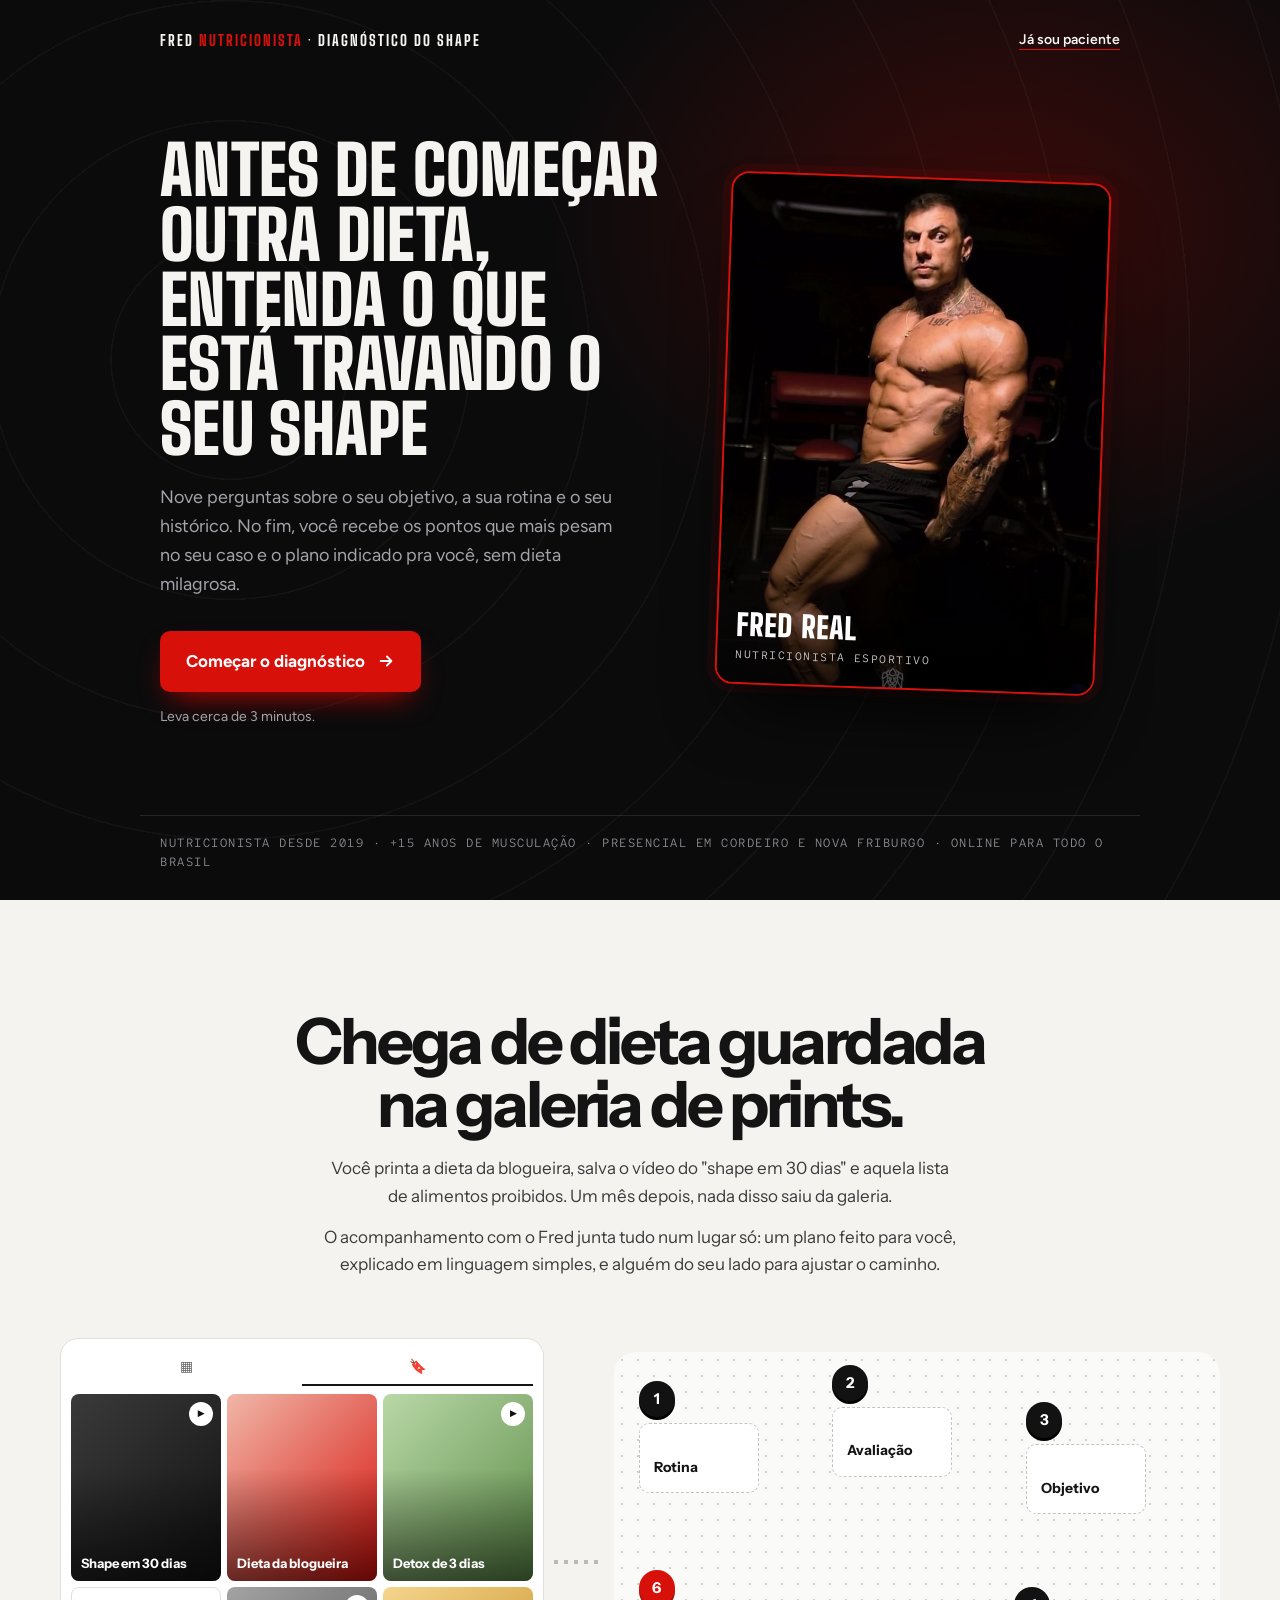
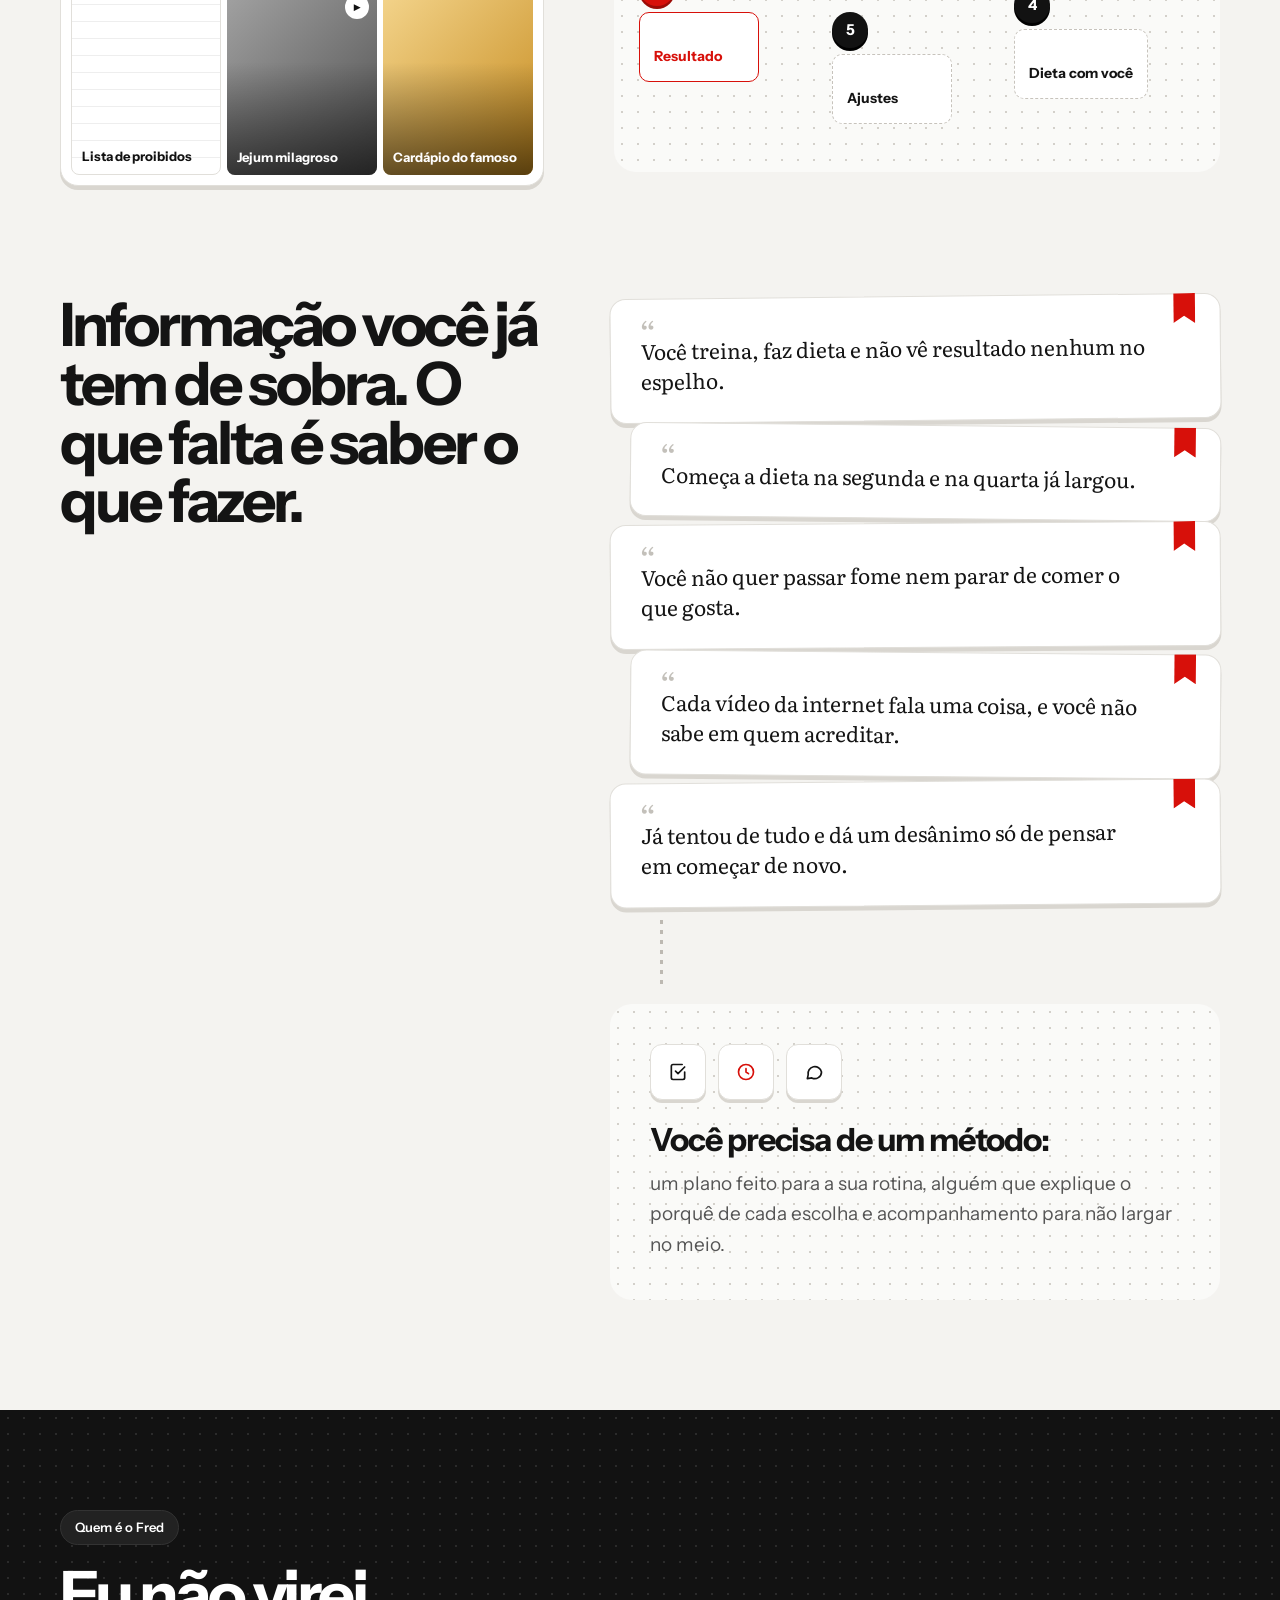
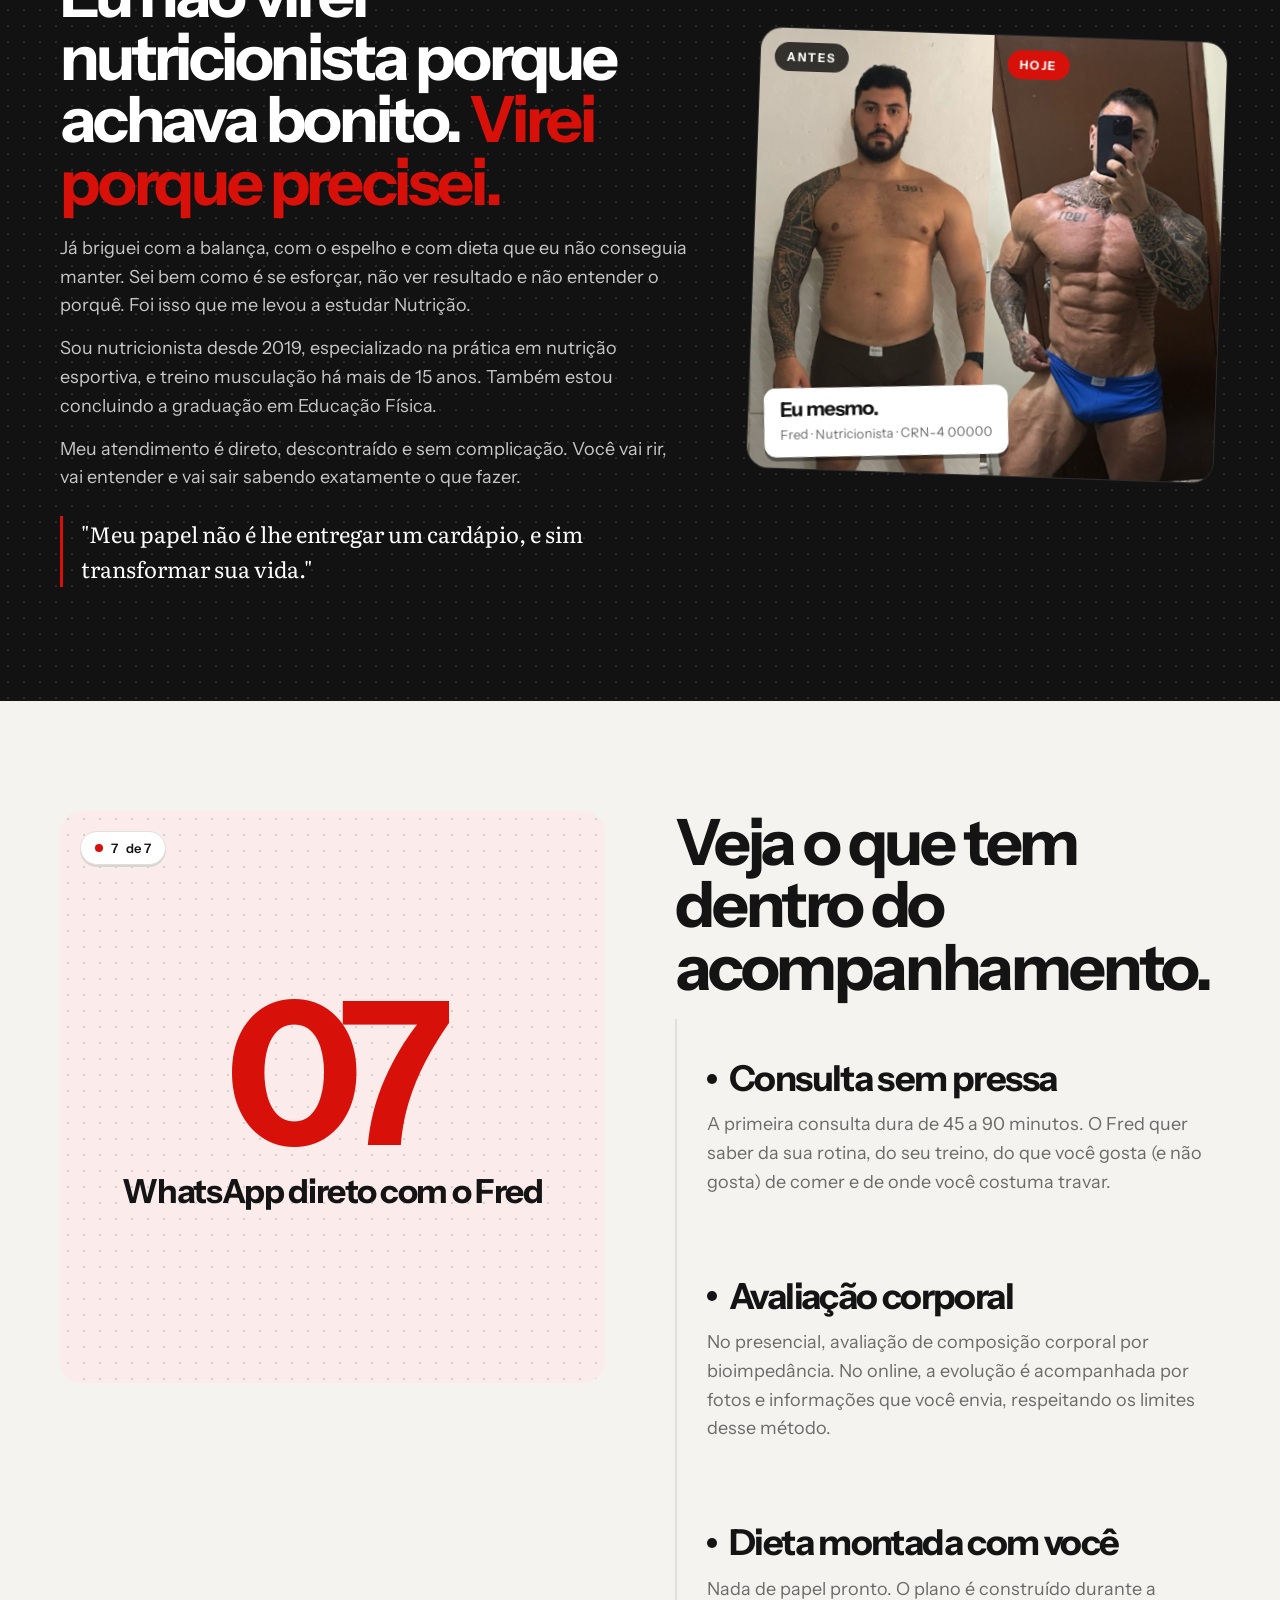
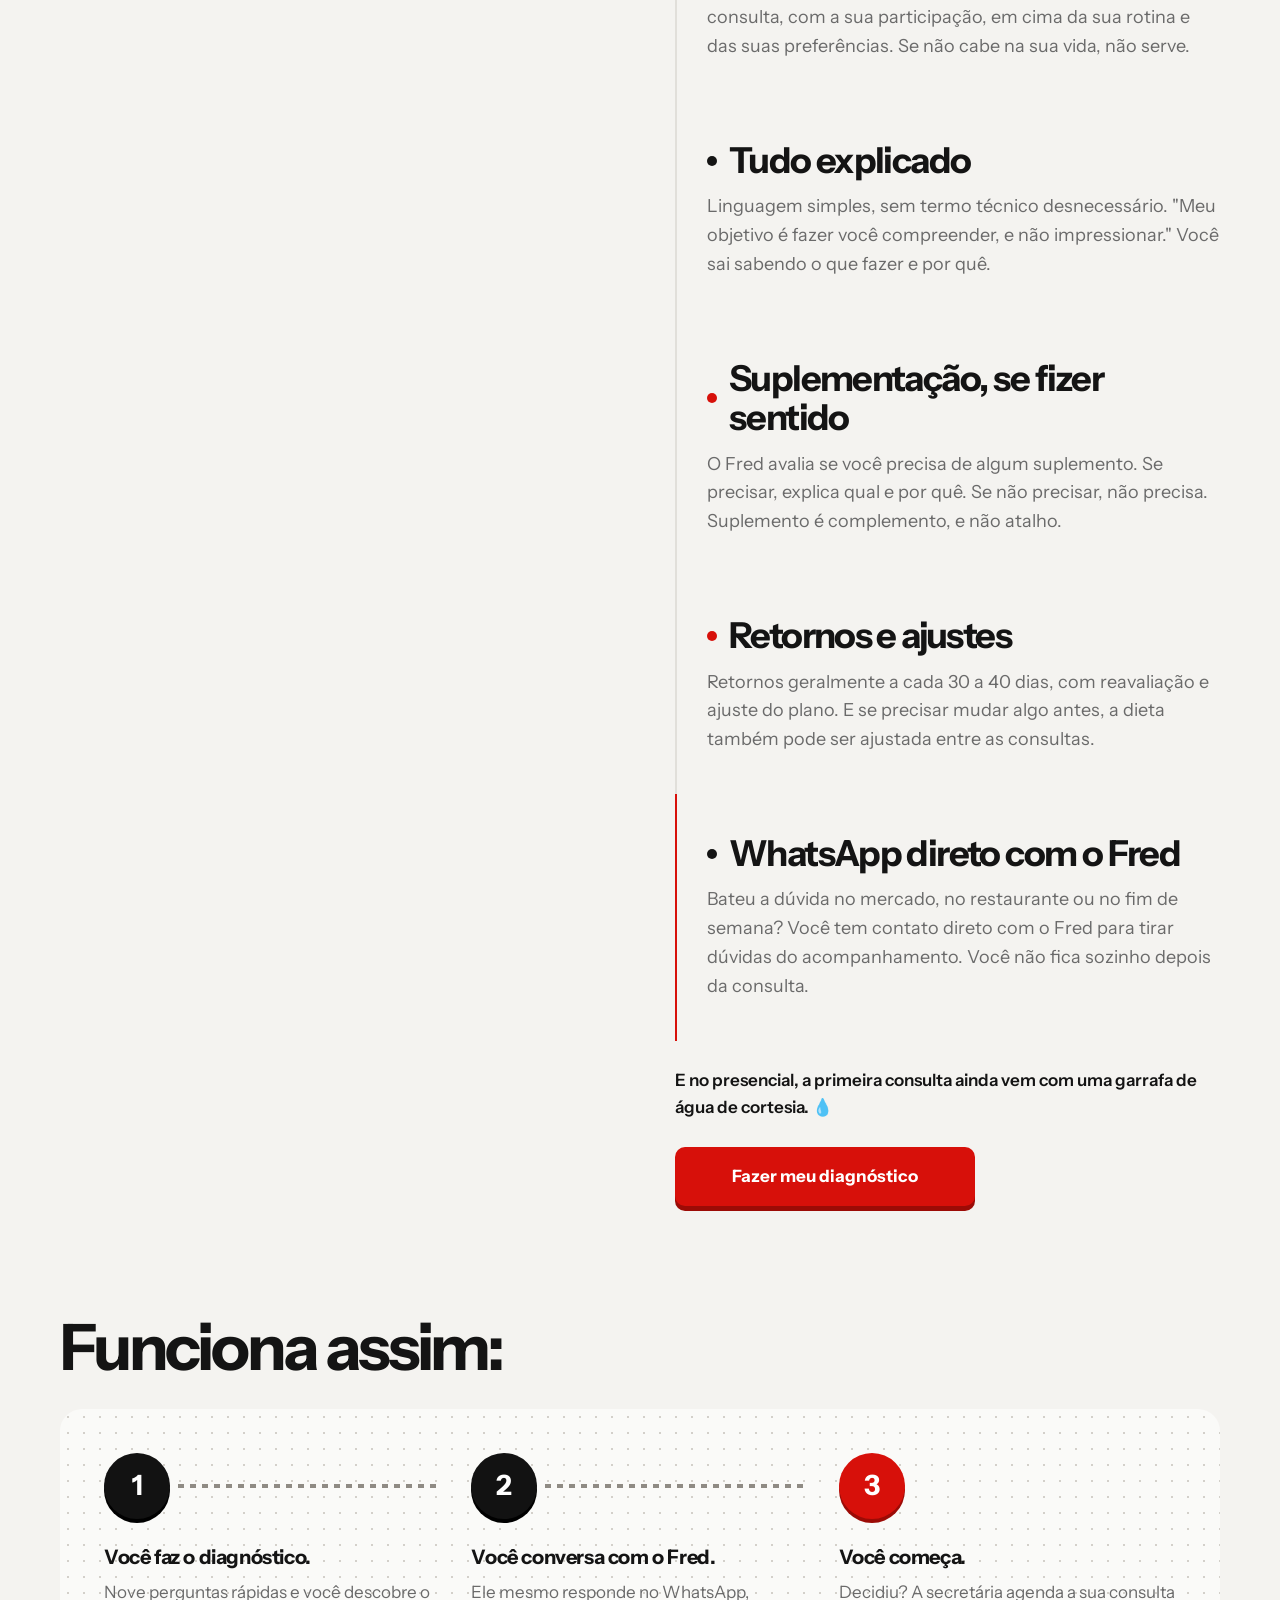
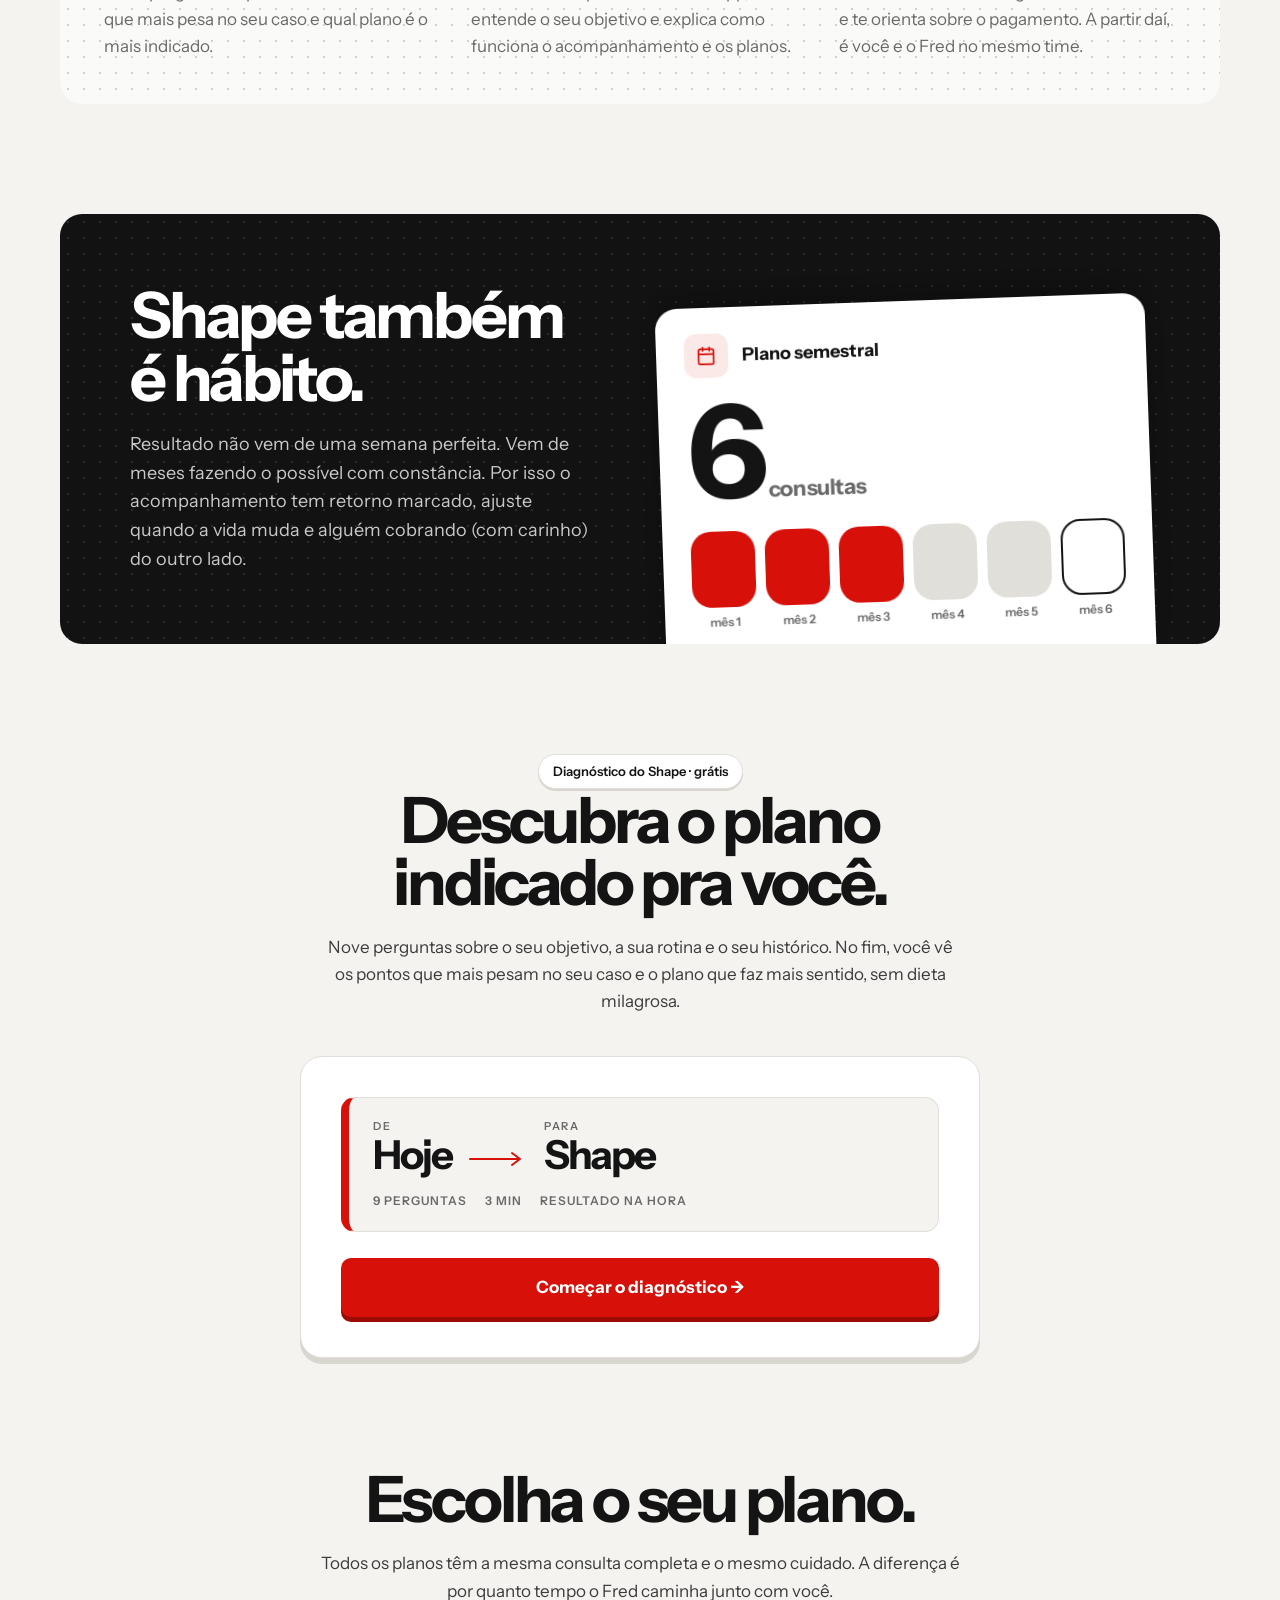
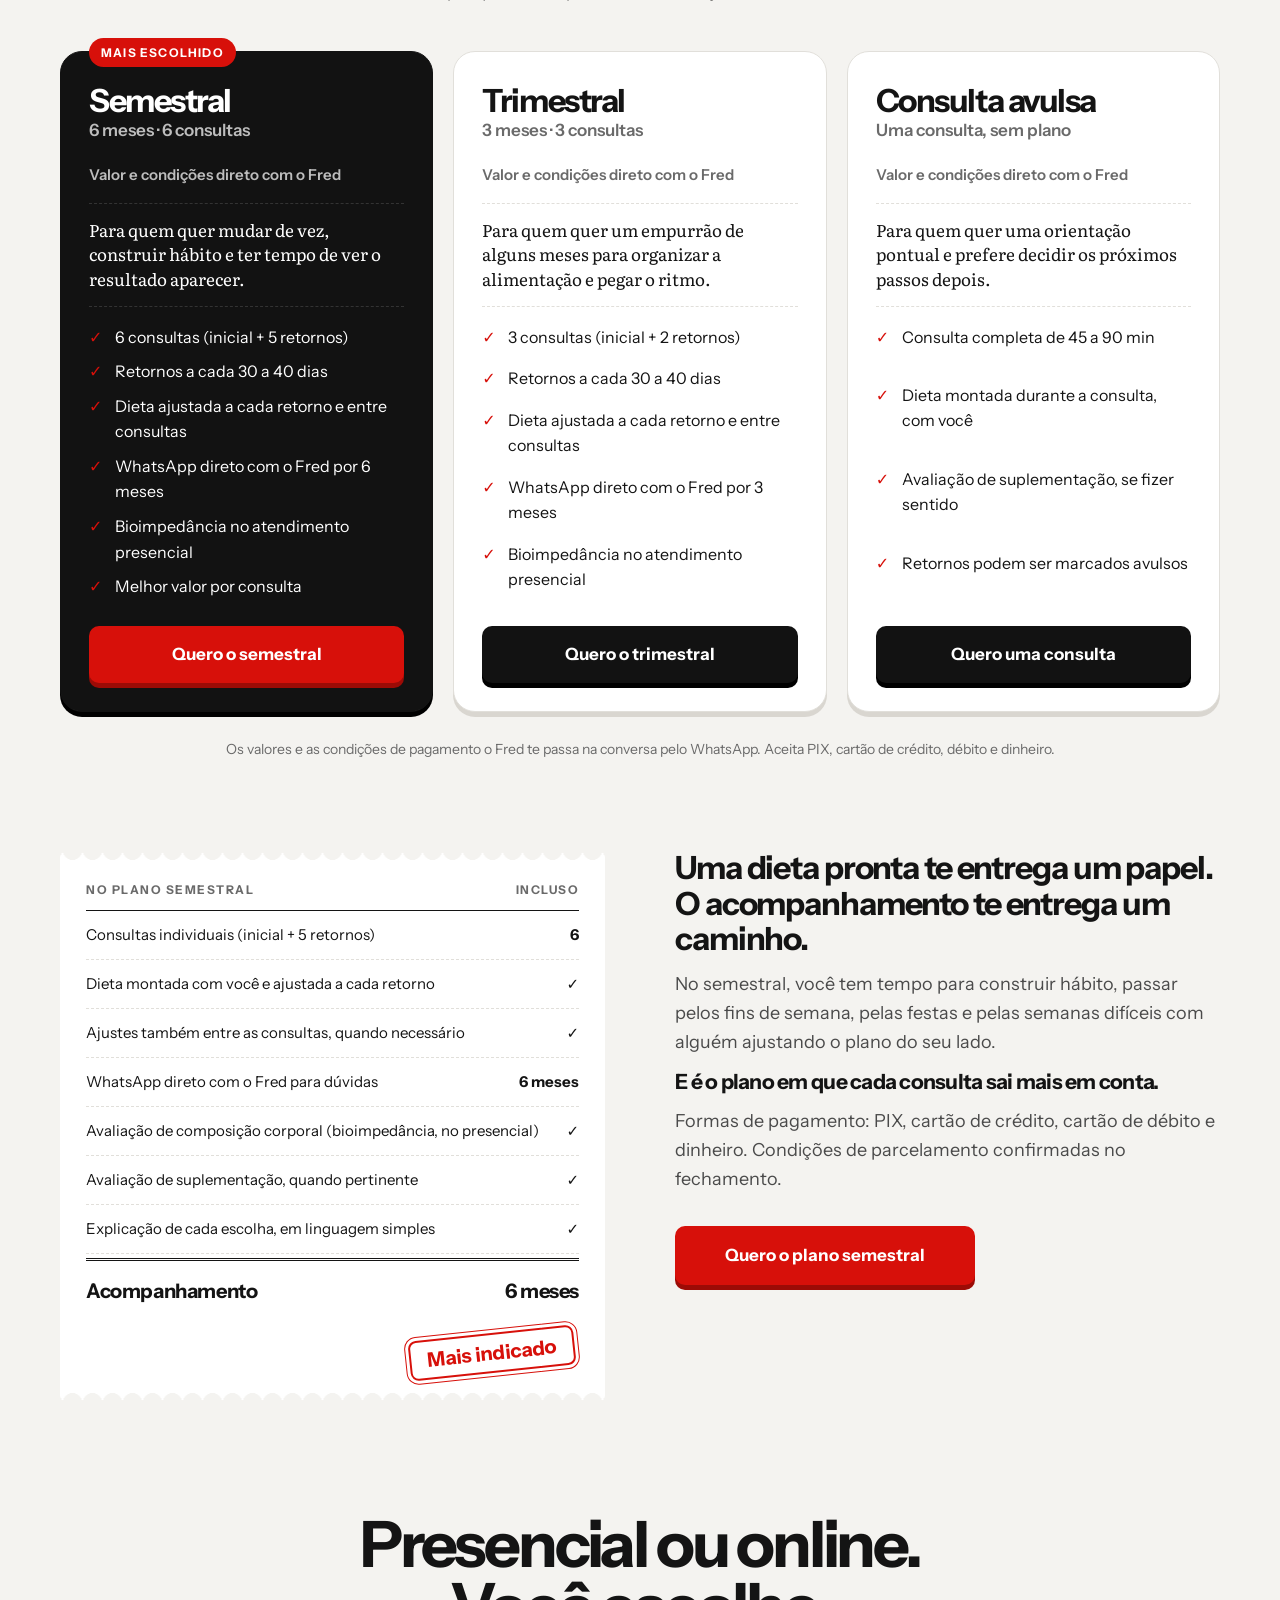
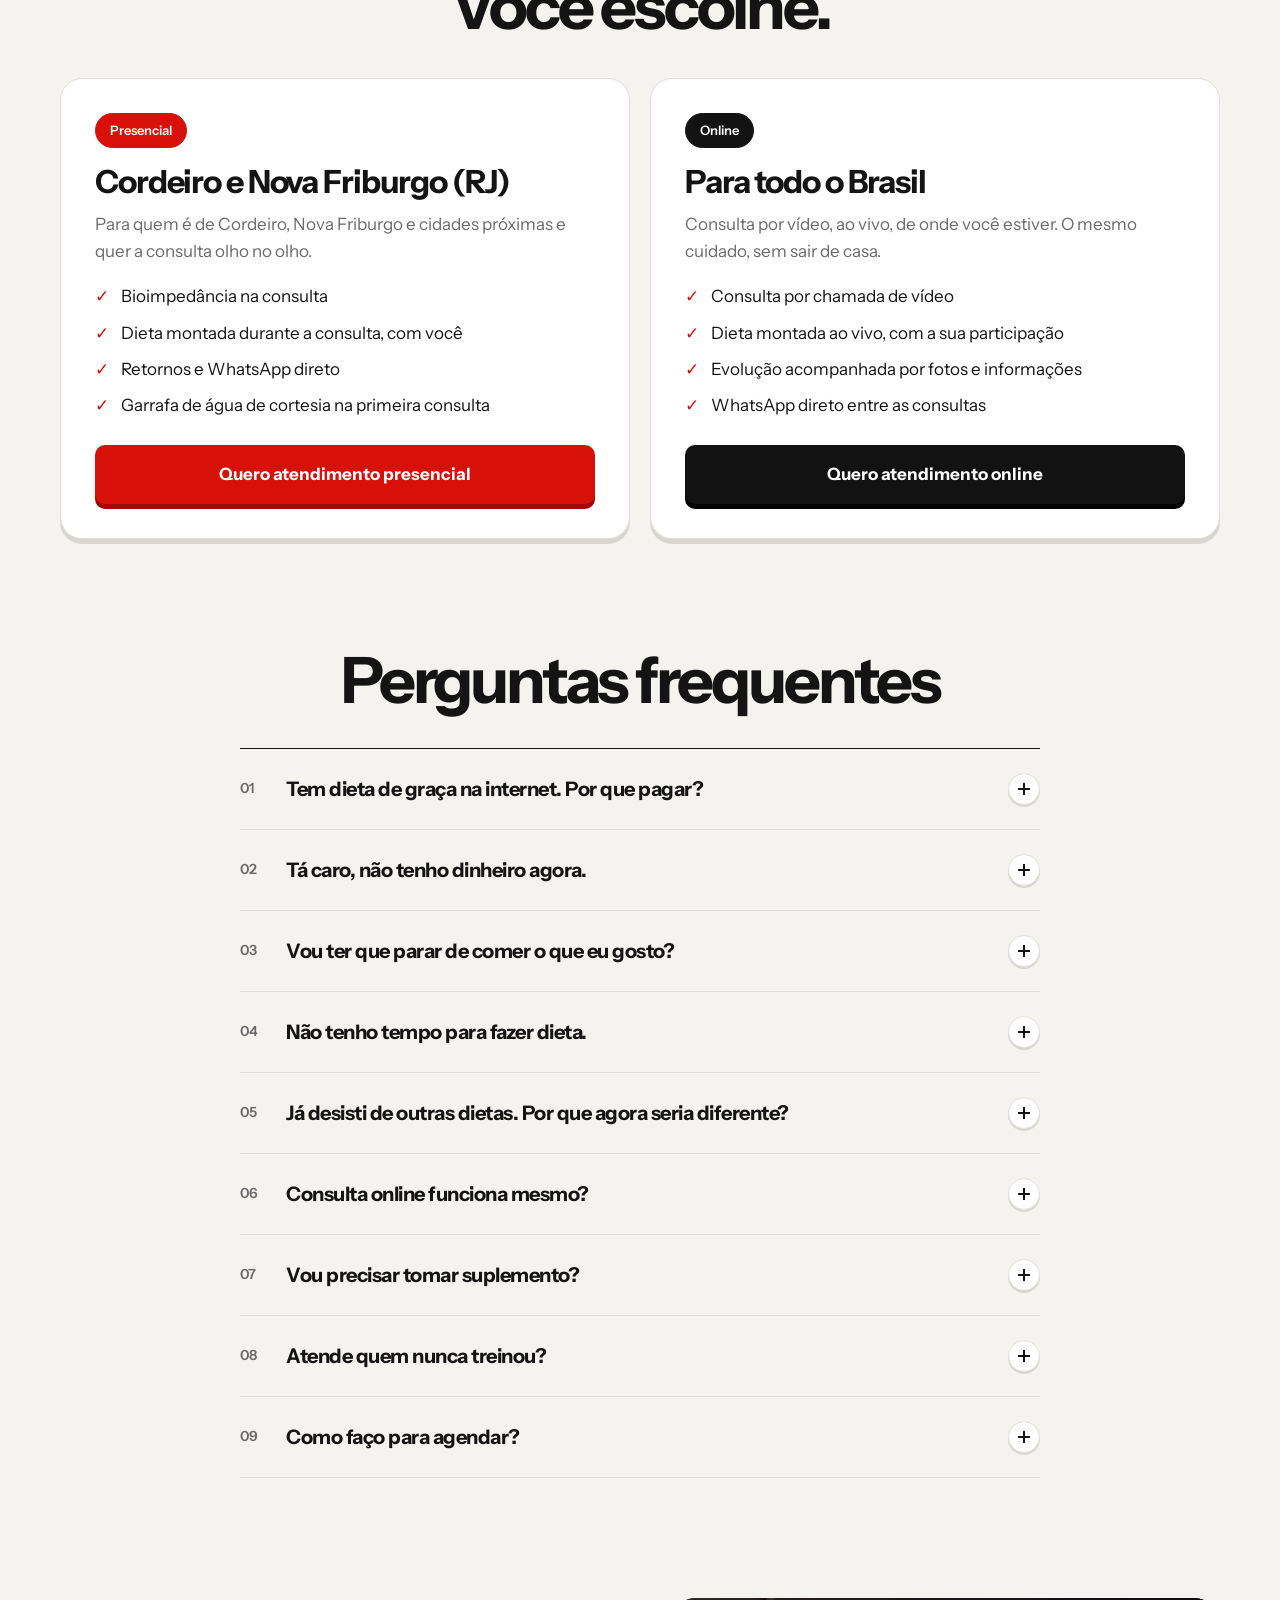
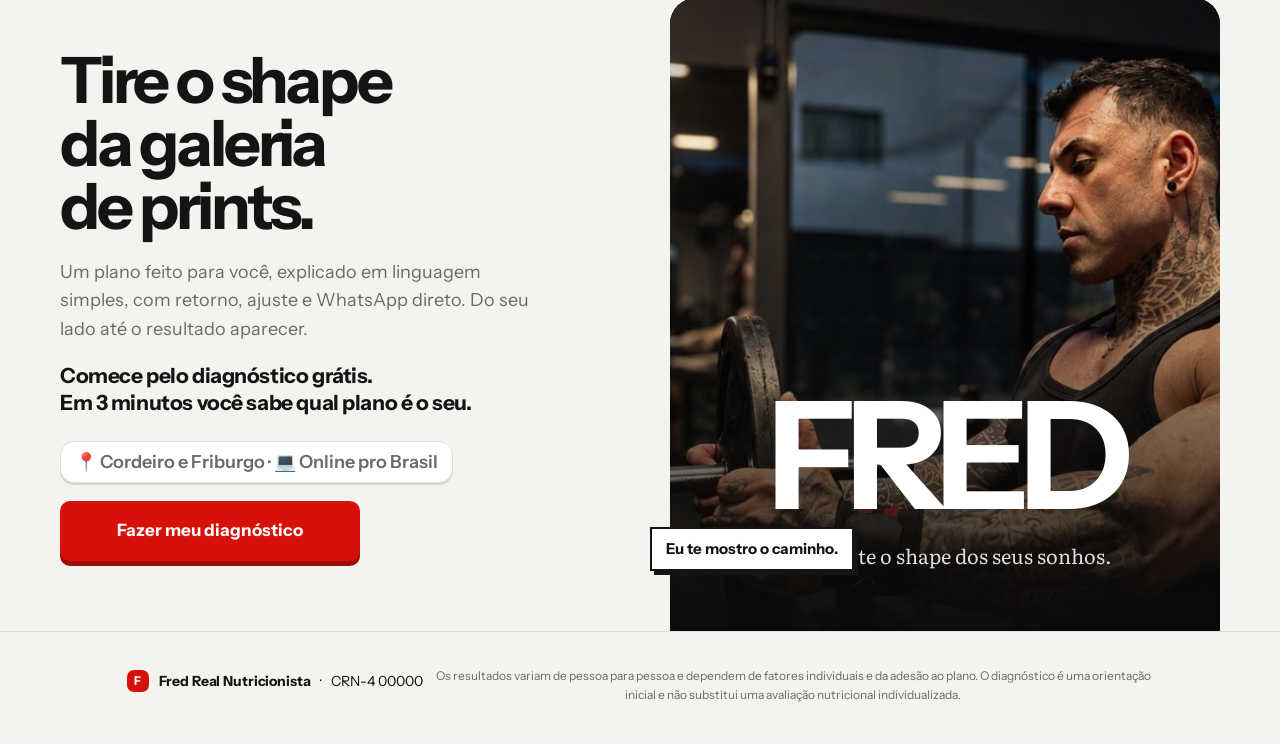
==== index.html @ d1bbc9fc "Força o navegador a carregar a versão nova do estilo e do script Co-Authored-By: Claude Opus 5.5 <no" ====
<!doctype html>
<html lang="pt-BR">
<head>
  <meta charset="utf-8">
  <meta name="viewport" content="width=device-width, initial-scale=1">
  <title>Fred Real Nutricionista · Conquiste o shape dos seus sonhos</title>
  <meta name="description" content="Acompanhamento nutricional individualizado com o Fred. Presencial em Cordeiro e Nova Friburgo (RJ) e online para todo o Brasil. Faça o diagnóstico e descubra o plano indicado para você.">
  <meta property="og:title" content="Fred Real Nutricionista · Conquiste o shape dos seus sonhos">
  <meta property="og:description" content="Não é uma dieta pronta. É um acompanhamento. Faça o diagnóstico grátis e descubra o plano indicado para você.">
  <meta property="og:type" content="website">
  <meta property="og:image" content="assets/og-image.jpg">
  <meta name="theme-color" content="#0b0b0c">
  <link rel="preconnect" href="https://fonts.googleapis.com">
  <link rel="preconnect" href="https://fonts.gstatic.com" crossorigin>
  <link href="https://fonts.googleapis.com/css2?family=Big+Shoulders+Display:wght@800;900&family=Red+Hat+Mono:wght@500;700&family=Figtree:wght@400;500;700&family=Instrument+Sans:wght@400;500;600;700&family=Literata:opsz,wght@7..72,400;7..72,500&display=swap" rel="stylesheet">
  <link rel="stylesheet" href="styles.css?v=202611161510">
</head>
<body>

<main id="topo">

  <!-- ================= ABERTURA (igual ao diagnóstico) ================= -->
  <section class="abertura">
    <header class="ab-topo ab-wrap">
      <span class="ab-marca">Fred <em>Nutricionista</em> · Diagnóstico do Shape</span>
      <a href="#" class="ab-link js-whats" data-msg="paciente">Já sou paciente</a>
    </header>
    <div class="ab-wrap ab-grid">
      <div class="ab-texto">
        <h1 class="ab-titulo">Antes de começar outra dieta, entenda o que está travando o seu shape</h1>
        <p class="ab-apoio">
          Nove perguntas sobre o seu objetivo, a sua rotina e o seu histórico. No fim, você recebe os pontos
          que mais pesam no seu caso e o plano indicado pra você, sem dieta milagrosa.
        </p>
        <a href="#diagnostico" class="ab-cta" id="ab-comecar">
          Começar o diagnóstico
          <svg viewBox="0 0 20 20" aria-hidden="true"><path d="M4 10h11m-4-5 5 5-5 5"/></svg>
        </a>
        <p class="ab-nota">Leva cerca de 3 minutos.</p>
      </div>

      <figure class="ab-palco">
        <div class="ab-card">
          <img src="assets/fred-hero.jpg" alt="Fred, nutricionista">
          <figcaption class="ab-card-legenda"><b>Fred Real</b><small>Nutricionista esportivo</small></figcaption>
        </div>
      </figure>
    </div>
    <p class="ab-wrap ab-prova">Nutricionista desde 2019 · +15 anos de musculação · Presencial em Cordeiro e Nova Friburgo · Online para todo o Brasil</p>
  </section>

  <!-- ================= GALERIA DE PRINTS ================= -->
  <section class="secao wrap centro">
    <h2 class="h-grande">Chega de dieta guardada<br>na galeria de prints.</h2>
    <p class="texto-centro">
      Você printa a dieta da blogueira, salva o vídeo do "shape em 30 dias" e aquela lista de alimentos proibidos.
      Um mês depois, nada disso saiu da galeria.
    </p>
    <p class="texto-centro">
      O acompanhamento com o Fred junta tudo num lugar só: um plano feito para você, explicado em linguagem simples,
      e alguém do seu lado para ajustar o caminho.
    </p>

    <div class="prints-mapa">
      <div class="galeria">
        <div class="galeria-abas"><span>▦</span><span class="ativa">🔖</span></div>
        <div class="galeria-grid">
          <div class="print p1"><span class="play">▶</span><b>Shape em 30 dias</b></div>
          <div class="print p2"><b>Dieta da blogueira</b></div>
          <div class="print p3"><span class="play">▶</span><b>Detox de 3 dias</b></div>
          <div class="print p4"><b>Lista de proibidos</b></div>
          <div class="print p5"><span class="play">▶</span><b>Jejum milagroso</b></div>
          <div class="print p6"><b>Cardápio do famoso</b></div>
        </div>
      </div>
      <div class="seta-pontos" aria-hidden="true"></div>
      <div class="caminho pontilhado">
        <div class="no n1"><span>1</span><b>Rotina</b></div>
        <div class="no n2"><span>2</span><b>Avaliação</b></div>
        <div class="no n3"><span>3</span><b>Objetivo</b></div>
        <div class="no n4"><span>4</span><b>Dieta com você</b></div>
        <div class="no n5"><span>5</span><b>Ajustes</b></div>
        <div class="no n6"><span>6</span><b>Resultado</b></div>
      </div>
    </div>
  </section>

  <!-- ================= DORES ================= -->
  <section class="secao wrap dores">
    <h2 class="h-grande dores-titulo">Informação você já tem de sobra. O que falta é saber o que fazer.</h2>
    <div class="dores-lista">
      <blockquote class="aspas a1">Você treina, faz dieta e não vê resultado nenhum no espelho.</blockquote>
      <blockquote class="aspas a2">Começa a dieta na segunda e na quarta já largou.</blockquote>
      <blockquote class="aspas a3">Você não quer passar fome nem parar de comer o que gosta.</blockquote>
      <blockquote class="aspas a4">Cada vídeo da internet fala uma coisa, e você não sabe em quem acreditar.</blockquote>
      <blockquote class="aspas a5">Já tentou de tudo e dá um desânimo só de pensar em começar de novo.</blockquote>
      <div class="linha-pontos" aria-hidden="true"></div>
      <div class="ordem pontilhado">
        <div class="ordem-ics">
          <span class="ic"><svg viewBox="0 0 24 24"><path d="M9 11l3 3 8-8M20 12v7a2 2 0 0 1-2 2H6a2 2 0 0 1-2-2V5a2 2 0 0 1 2-2h11"/></svg></span>
          <span class="ic ic-vermelho"><svg viewBox="0 0 24 24"><path d="M12 8v4l3 2M12 3a9 9 0 1 0 0 18 9 9 0 0 0 0-18z"/></svg></span>
          <span class="ic"><svg viewBox="0 0 24 24"><path d="M21 12a8 8 0 0 1-11.6 7.1L4 20l1-4.6A8 8 0 1 1 21 12z"/></svg></span>
        </div>
        <h3 class="h-media">Você precisa de um método:</h3>
        <p>um plano feito para a sua rotina, alguém que explique o porquê de cada escolha e acompanhamento para não largar no meio.</p>
      </div>
    </div>
  </section>

  <!-- ================= HISTÓRIA ================= -->
  <section class="faixa-escura">
    <div class="wrap historia">
      <div class="historia-texto">
        <span class="pill pill-escura">Quem é o Fred</span>
        <h2 class="h-grande">Eu não virei nutricionista porque achava bonito. <span class="vermelho">Virei porque precisei.</span></h2>
        <p>
          Já briguei com a balança, com o espelho e com dieta que eu não conseguia manter. Sei bem como é se esforçar,
          não ver resultado e não entender o porquê. Foi isso que me levou a estudar Nutrição.
        </p>
        <p>
          Sou nutricionista desde 2019, especializado na prática em nutrição esportiva, e treino musculação há mais de
          15 anos. Também estou concluindo a graduação em Educação Física.
        </p>
        <p>
          Meu atendimento é direto, descontraído e sem complicação. Você vai rir, vai entender e vai sair sabendo
          exatamente o que fazer.
        </p>
        <p class="assinatura">"Meu papel não é lhe entregar um cardápio, e sim transformar sua vida."</p>
      </div>
      <div class="historia-foto">
        <img src="assets/fred-antes-depois.jpg" alt="O próprio Fred, antes e depois da mudança na alimentação e no treino" onerror="this.parentElement.classList.add('sem-foto'); this.remove()">
        <span class="foto-antes">Antes</span><span class="foto-depois">Hoje</span>
        <div class="foto-etiqueta"><b>Eu mesmo.</b><small>Fred · Nutricionista · CRN-4 <span class="js-crn"></span></small></div>
      </div>
    </div>
  </section>

  <!-- ================= O QUE TEM NO ACOMPANHAMENTO ================= -->
  <section class="secao wrap recursos">
    <div class="recursos-visual">
      <div class="visual-card pontilhado">
        <span class="pill visual-contador"><i></i><span id="vc-n">1</span> de 7</span>
        <div class="visual-centro">
          <span class="visual-num" id="vc-num">01</span>
          <b class="visual-tit" id="vc-tit">Consulta sem pressa</b>
        </div>
      </div>
    </div>
    <div class="recursos-lista">
      <h2 class="h-grande">Veja o que tem dentro do acompanhamento.</h2>
      <article class="recurso" data-tit="Consulta sem pressa">
        <h3><i></i>Consulta sem pressa</h3>
        <p>A primeira consulta dura de 45 a 90 minutos. O Fred quer saber da sua rotina, do seu treino, do que você gosta (e não gosta) de comer e de onde você costuma travar.</p>
      </article>
      <article class="recurso" data-tit="Avaliação corporal">
        <h3><i></i>Avaliação corporal</h3>
        <p>No presencial, avaliação de composição corporal por bioimpedância. No online, a evolução é acompanhada por fotos e informações que você envia, respeitando os limites desse método.</p>
      </article>
      <article class="recurso" data-tit="Dieta montada com você">
        <h3><i></i>Dieta montada com você</h3>
        <p>Nada de papel pronto. O plano é construído durante a consulta, com a sua participação, em cima da sua rotina e das suas preferências. Se não cabe na sua vida, não serve.</p>
      </article>
      <article class="recurso" data-tit="Tudo explicado">
        <h3><i></i>Tudo explicado</h3>
        <p>Linguagem simples, sem termo técnico desnecessário. "Meu objetivo é fazer você compreender, e não impressionar." Você sai sabendo o que fazer e por quê.</p>
      </article>
      <article class="recurso" data-tit="Suplementação, se fizer sentido">
        <h3><i class="r"></i>Suplementação, se fizer sentido</h3>
        <p>O Fred avalia se você precisa de algum suplemento. Se precisar, explica qual e por quê. Se não precisar, não precisa. Suplemento é complemento, e não atalho.</p>
      </article>
      <article class="recurso" data-tit="Retornos e ajustes">
        <h3><i class="r"></i>Retornos e ajustes</h3>
        <p>Retornos geralmente a cada 30 a 40 dias, com reavaliação e ajuste do plano. E se precisar mudar algo antes, a dieta também pode ser ajustada entre as consultas.</p>
      </article>
      <article class="recurso" data-tit="WhatsApp direto com o Fred">
        <h3><i></i>WhatsApp direto com o Fred</h3>
        <p>Bateu a dúvida no mercado, no restaurante ou no fim de semana? Você tem contato direto com o Fred para tirar dúvidas do acompanhamento. Você não fica sozinho depois da consulta.</p>
      </article>
      <p class="recursos-extra">E no presencial, a primeira consulta ainda vem com uma garrafa de água de cortesia. 💧</p>
      <a href="#diagnostico" class="btn">Fazer meu diagnóstico</a>
    </div>
  </section>

  <!-- ================= FUNCIONA ASSIM ================= -->
  <section class="secao wrap">
    <h2 class="h-grande">Funciona assim:</h2>
    <div class="passos pontilhado">
      <div class="passo">
        <div class="passo-topo"><span class="bola">1</span><span class="tracejado"></span></div>
        <h3>Você faz o diagnóstico.</h3>
        <p>Nove perguntas rápidas e você descobre o que mais pesa no seu caso e qual plano é o mais indicado.</p>
      </div>
      <div class="passo">
        <div class="passo-topo"><span class="bola">2</span><span class="tracejado"></span></div>
        <h3>Você conversa com o Fred.</h3>
        <p>Ele mesmo responde no WhatsApp, entende o seu objetivo e explica como funciona o acompanhamento e os planos.</p>
      </div>
      <div class="passo">
        <div class="passo-topo"><span class="bola">3</span></div>
        <h3>Você começa.</h3>
        <p>Decidiu? A secretária agenda a sua consulta e te orienta sobre o pagamento. A partir daí, é você e o Fred no mesmo time.</p>
      </div>
    </div>
  </section>

  <!-- ================= HÁBITO ================= -->
  <section class="wrap">
    <div class="habito">
      <div class="habito-texto">
        <h2 class="h-grande">Shape também<br>é hábito.</h2>
        <p>
          Resultado não vem de uma semana perfeita. Vem de meses fazendo o possível com constância. Por isso o
          acompanhamento tem retorno marcado, ajuste quando a vida muda e alguém cobrando (com carinho) do outro lado.
        </p>
      </div>
      <div class="cartao-semestre">
        <div class="cs-topo"><span class="ic ic-vermelho"><svg viewBox="0 0 24 24"><path d="M8 2v4M16 2v4M3 10h18M5 4h14a2 2 0 0 1 2 2v14a2 2 0 0 1-2 2H5a2 2 0 0 1-2-2V6a2 2 0 0 1 2-2z"/></svg></span><b>Plano semestral</b></div>
        <div class="cs-num">6<small>consultas</small></div>
        <div class="cs-meses">
          <div><i class="on"></i><span>mês 1</span></div>
          <div><i class="on"></i><span>mês 2</span></div>
          <div><i class="on"></i><span>mês 3</span></div>
          <div><i></i><span>mês 4</span></div>
          <div><i></i><span>mês 5</span></div>
          <div><i class="atual"></i><span>mês 6</span></div>
        </div>
      </div>
    </div>
  </section>

  <!-- ================= DIAGNÓSTICO ================= -->
  <section class="secao wrap" id="diagnostico">
    <div class="centro">
      <span class="pill">Diagnóstico do Shape · grátis</span>
      <h2 class="h-grande">Descubra o plano<br>indicado pra você.</h2>
      <p class="texto-centro">Nove perguntas sobre o seu objetivo, a sua rotina e o seu histórico. No fim, você vê os pontos que mais pesam no seu caso e o plano que faz mais sentido, sem dieta milagrosa.</p>
    </div>

    <div class="quiz" id="quiz">
      <!-- início -->
      <div class="q-tela" id="q-inicio">
        <div class="q-bilhete">
          <div class="qb-rota"><div><small>De</small><b>Hoje</b></div><svg viewBox="0 0 60 16"><path d="M2 8h50m-8-6 8 6-8 6" fill="none" stroke="currentColor" stroke-width="2"/></svg><div><small>Para</small><b>Shape</b></div></div>
          <div class="qb-dados"><span>9 perguntas</span><span>3 min</span><span>Resultado na hora</span></div>
        </div>
        <button class="btn btn-largo" type="button" id="q-comecar">Começar o diagnóstico →</button>
      </div>

      <!-- perguntas -->
      <div class="q-tela" id="q-perguntas" hidden>
        <div class="q-rota" aria-hidden="true">
          <span>Hoje</span><div class="q-trilho"><div class="q-feito" id="q-feito"></div><div class="q-marcador" id="q-marcador"></div></div><span>Shape</span>
        </div>
        <div id="q-pergunta" aria-live="polite"></div>
      </div>

      <!-- dados -->
      <form class="q-tela" id="q-dados" novalidate hidden>
        <p class="q-contador">QUASE LÁ</p>
        <h3 class="q-titulo">Para quem é esse diagnóstico?</h3>
        <p class="q-apoio">Você vê o resultado na hora e pode receber a explicação completa do Fred pelo WhatsApp.</p>
        <label class="campo"><span>Nome</span><input name="nome" autocomplete="name" required></label>
        <label class="campo"><span>WhatsApp com DDD</span><input name="whatsapp" type="tel" inputmode="tel" autocomplete="tel" placeholder="(22) 99999-9999" required></label>
        <p class="erro" id="q-erro" role="alert" hidden></p>
        <p class="privacidade">Seus dados ficam só com o Fred e a equipe dele e não são vendidos nem repassados a mais ninguém.</p>
        <button class="btn btn-largo" type="submit">Ver meu diagnóstico →</button>
        <button class="link-voltar" type="button" id="q-voltar-dados">Voltar</button>
      </form>

      <!-- resultado -->
      <div class="q-tela" id="q-resultado" hidden>
        <p class="q-contador">SEU DIAGNÓSTICO</p>
        <h3 class="q-titulo" id="r-titulo"></h3>
        <p class="q-apoio" id="r-resumo"></p>

        <div class="r-plano">
          <span class="r-tag">Plano indicado para você</span>
          <b class="r-plano-nome" id="r-plano-nome"></b>
          <span class="r-plano-preco" id="r-plano-preco"></span>
          <ul class="r-porque" id="r-porque"></ul>
        </div>

        <h4 class="r-sub">O que mais pesa no seu caso</h4>
        <ol class="r-pontos" id="r-pontos"></ol>
        <p class="r-modalidade" id="r-modalidade"></p>

        <a class="btn btn-largo" id="r-whats" href="#" target="_blank" rel="noopener">Mandar meu diagnóstico para o Fred →</a>
        <p class="mini">Abre o WhatsApp com as suas respostas já escritas. Você só aperta enviar.</p>
        <div class="r-links">
          <a href="#planos" id="r-ver-planos">Comparar todos os planos</a>
          <button type="button" class="link-voltar" id="q-refazer">Refazer o diagnóstico</button>
        </div>
      </div>
    </div>
  </section>

  <!-- ================= PLANOS ================= -->
  <section class="secao wrap" id="planos">
    <div class="centro">
      <h2 class="h-grande">Escolha o seu plano.</h2>
      <p class="texto-centro">Todos os planos têm a mesma consulta completa e o mesmo cuidado. A diferença é por quanto tempo o Fred caminha junto com você.</p>
    </div>
    <div class="planos" id="planos-lista"></div>
    <p class="planos-nota" id="planos-nota"></p>

    <div class="conta">
      <div class="recibo">
        <div class="recibo-cab"><span>No plano semestral</span><span>Incluso</span></div>
        <ul>
          <li><span>Consultas individuais (inicial + 5 retornos)</span><b>6</b></li>
          <li><span>Dieta montada com você e ajustada a cada retorno</span><b>✓</b></li>
          <li><span>Ajustes também entre as consultas, quando necessário</span><b>✓</b></li>
          <li><span>WhatsApp direto com o Fred para dúvidas</span><b>6 meses</b></li>
          <li><span>Avaliação de composição corporal (bioimpedância, no presencial)</span><b>✓</b></li>
          <li><span>Avaliação de suplementação, quando pertinente</span><b>✓</b></li>
          <li><span>Explicação de cada escolha, em linguagem simples</span><b>✓</b></li>
        </ul>
        <div class="recibo-total"><span>Acompanhamento</span><b>6 meses</b></div>
        <span class="carimbo carimbo-recibo" id="carimbo-recibo">Mais indicado</span>
      </div>
      <div class="conta-texto">
        <p class="h-media">Uma dieta pronta te entrega um papel. O acompanhamento te entrega um caminho.</p>
        <p>No semestral, você tem tempo para construir hábito, passar pelos fins de semana, pelas festas e pelas semanas difíceis com alguém ajustando o plano do seu lado.</p>
        <p class="h-media h-pequena" id="conta-destaque">E é o plano em que cada consulta sai mais em conta.</p>
        <p class="mini esquerda">Formas de pagamento: PIX, cartão de crédito, cartão de débito e dinheiro. Condições de parcelamento confirmadas no fechamento.</p>
        <a href="#" class="btn js-whats" data-msg="semestral">Quero o plano semestral</a>
      </div>
    </div>
  </section>

  <!-- ================= ONDE ================= -->
  <section class="secao wrap">
    <h2 class="h-grande centro">Presencial ou online.<br>Você escolhe.</h2>
    <div class="modos">
      <article class="modo">
        <span class="pill pill-vermelha">Presencial</span>
        <h3 class="h-media">Cordeiro e Nova Friburgo (RJ)</h3>
        <p>Para quem é de Cordeiro, Nova Friburgo e cidades próximas e quer a consulta olho no olho.</p>
        <ul class="lista-check">
          <li>Bioimpedância na consulta</li>
          <li>Dieta montada durante a consulta, com você</li>
          <li>Retornos e WhatsApp direto</li>
          <li>Garrafa de água de cortesia na primeira consulta</li>
        </ul>
        <a href="#" class="btn btn-largo js-whats" data-msg="presencial">Quero atendimento presencial</a>
      </article>
      <article class="modo">
        <span class="pill pill-preta">Online</span>
        <h3 class="h-media">Para todo o Brasil</h3>
        <p>Consulta por vídeo, ao vivo, de onde você estiver. O mesmo cuidado, sem sair de casa.</p>
        <ul class="lista-check">
          <li>Consulta por chamada de vídeo</li>
          <li>Dieta montada ao vivo, com a sua participação</li>
          <li>Evolução acompanhada por fotos e informações</li>
          <li>WhatsApp direto entre as consultas</li>
        </ul>
        <a href="#" class="btn btn-largo btn-preto js-whats" data-msg="online">Quero atendimento online</a>
      </article>
    </div>
  </section>

  <!-- ================= FAQ ================= -->
  <section class="secao wrap faq-wrap">
    <h2 class="h-grande centro">Perguntas frequentes</h2>
    <div class="faq">
      <details><summary><span class="faq-n">01</span>Tem dieta de graça na internet. Por que pagar?<i></i></summary>
        <p>Quando o chuveiro queima, você chama alguém que entende do assunto, né? Com o seu corpo é a mesma lógica. Informação tem de sobra; o problema é que ela é genérica, e você não é. No acompanhamento, a informação vira estratégia para a sua rotina, o seu treino e o seu histórico, e alguém ajusta o caminho quando a vida muda.</p></details>
      <details><summary><span class="faq-n">02</span>Tá caro, não tenho dinheiro agora.<i></i></summary>
        <p>Entendo. Mas compare o que está incluso: consultas periódicas, um plano feito para você, ajustes ao longo do processo e contato direto com o Fred. Tem plano semestral, trimestral e consulta avulsa, com pagamento no PIX, cartão de crédito, débito ou dinheiro. Chama o Fred que vocês veem juntos o que faz sentido para o seu momento.</p></details>
      <details><summary><span class="faq-n">03</span>Vou ter que parar de comer o que eu gosto?<i></i></summary>
        <p>Não. A dieta é construída junto com você e leva em conta as suas preferências. Restrição desnecessária é o caminho mais rápido para desistir, e o objetivo aqui é você conseguir manter.</p></details>
      <details><summary><span class="faq-n">04</span>Não tenho tempo para fazer dieta.<i></i></summary>
        <p>Por isso mesmo a dieta tem que se adaptar à sua rotina, e não o contrário. O plano é montado em cima do seu horário de trabalho, de treino e do que é viável no seu dia a dia.</p></details>
      <details><summary><span class="faq-n">05</span>Já desisti de outras dietas. Por que agora seria diferente?<i></i></summary>
        <p>Porque você não vai receber um papel e ser deixado sozinho. A dieta é feita com você, cabe na sua vida, é explicada para você entender e tem retorno marcado, ajuste entre as consultas e WhatsApp direto. O primeiro passo não precisa ser perfeito, precisa ser possível.</p></details>
      <details><summary><span class="faq-n">06</span>Consulta online funciona mesmo?<i></i></summary>
        <p>Funciona. A consulta é ao vivo, por vídeo, e a dieta é montada com você durante a chamada. A evolução é acompanhada por fotos e informações que você envia (a bioimpedância é exclusiva do presencial), e as dúvidas são resolvidas pelo WhatsApp.</p></details>
      <details><summary><span class="faq-n">07</span>Vou precisar tomar suplemento?<i></i></summary>
        <p>Só se fizer sentido para o seu caso. A suplementação é avaliada individualmente na consulta, quando pertinente.</p></details>
      <details><summary><span class="faq-n">08</span>Atende quem nunca treinou?<i></i></summary>
        <p>Atende. O acompanhamento vai de quem está saindo do sedentarismo até quem treina pesado há anos. O plano parte de onde você está hoje.</p></details>
      <details><summary><span class="faq-n">09</span>Como faço para agendar?<i></i></summary>
        <p>Você conversa com o Fred pelo WhatsApp: ele explica o acompanhamento e os planos. Decidiu começar? A secretária agenda a sua consulta e te orienta sobre o pagamento.</p></details>
    </div>
  </section>

  <!-- ================= CTA FINAL ================= -->
  <section class="wrap final">
    <div class="final-texto">
      <h2 class="h-grande">Tire o shape<br>da galeria<br>de prints.</h2>
      <p>Um plano feito para você, explicado em linguagem simples, com retorno, ajuste e WhatsApp direto. Do seu lado até o resultado aparecer.</p>
      <p class="final-forte">Comece pelo diagnóstico grátis.<br>Em 3 minutos você sabe qual plano é o seu.</p>
      <p class="pill pill-esquerda">📍 Cordeiro e Friburgo · 💻 Online pro Brasil</p>
      <a href="#diagnostico" class="btn">Fazer meu diagnóstico</a>
    </div>
    <div class="final-visual">
      <div class="leao leao-foto">
        <img src="assets/fred-treino.jpg" alt="Fred treinando" onerror="this.remove()">
        <span class="leao-marca">FRED</span>
        <span class="leao-frase">Conquiste o shape dos seus sonhos.</span>
      </div>
      <div class="balao balao-final">Eu te mostro o caminho.</div>
    </div>
  </section>
</main>

<footer class="rodape">
  <span class="logo"><span class="logo-selo">F</span>Fred Real Nutricionista</span>
  <span>·</span><span>CRN-4 <span class="js-crn"></span></span>
  <p class="rodape-aviso">Os resultados variam de pessoa para pessoa e dependem de fatores individuais e da adesão ao plano. O diagnóstico é uma orientação inicial e não substitui uma avaliação nutricional individualizada.</p>
</footer>

<script src="script.js?v=202611161510"></script>
</body>
</html>
---- styles.css ----
/* ============ Cores do Fred (preto, vermelho e branco) ============ */
:root {
  --fundo: #f4f3f0;
  --papel: #ffffff;
  --tinta: #141414;
  --apagado: #6a6a6a;
  --linha: #e1dfda;
  --sombra: #d9d6d0;
  --pontos: #d3d0ca;
  --vermelho: #d7100a;
  --vermelho-escuro: #9c0b06;
  --vermelho-claro: #fbe9e8;
  --preto: #121212;

  --sans: 'Instrument Sans', system-ui, 'Segoe UI', sans-serif;
  --serif: 'Literata', Charter, Georgia, serif;
}

* { box-sizing: border-box; margin: 0; padding: 0; }
[hidden] { display: none !important; }
html { scroll-behavior: smooth; }
body { background: var(--fundo); color: var(--tinta); font-family: var(--sans); font-size: 17px; line-height: 1.6; -webkit-font-smoothing: antialiased; overflow-x: hidden; }
img { max-width: 100%; display: block; }
a { color: inherit; }
button { font: inherit; cursor: pointer; }
svg { width: 20px; height: 20px; fill: none; stroke: currentColor; stroke-width: 2; stroke-linecap: round; stroke-linejoin: round; }

.wrap { width: 100%; max-width: 1200px; margin: 0 auto; padding: 0 20px; }
.centro { text-align: center; }
.vermelho { color: var(--vermelho); }
.secao { padding: 110px 20px 0; }

/* ============ Tipografia ============ */
.h-mega { font-size: clamp(44px, 7.6vw, 94px); font-weight: 700; letter-spacing: -0.055em; line-height: .95; max-width: 1060px; margin: 18px auto 18px; }
.h-grande { font-size: clamp(38px, 5.4vw, 64px); font-weight: 700; letter-spacing: -0.05em; line-height: .98; margin-bottom: 20px; }
.h-media { font-size: clamp(24px, 2.6vw, 32px); font-weight: 700; letter-spacing: -0.035em; line-height: 1.1; margin-bottom: 12px; }
.h-pequena { font-size: 22px; }
.texto-centro { max-width: 640px; margin: 0 auto 14px; color: #3c3c3c; }
.mini { font-size: 14px; color: var(--apagado); margin-top: 12px; }
.mini.esquerda { text-align: left; }

/* ============ Pílulas e botões ============ */
.pill { display: inline-flex; align-items: center; gap: 8px; background: var(--papel); border: 1px solid var(--linha); border-radius: 999px; padding: 6px 14px; font-size: 13px; font-weight: 600; box-shadow: 0 2px 0 var(--sombra); }
.pill svg { width: 15px; height: 15px; }
.pill-largo { margin-top: 10px; }
.pill-escura { background: #222; color: #fff; border-color: #333; box-shadow: none; }
.pill-vermelha { background: var(--vermelho); color: #fff; border-color: var(--vermelho); box-shadow: none; }
.pill-preta { background: var(--preto); color: #fff; border-color: var(--preto); box-shadow: none; }
.pill-esquerda { margin: 6px 0 22px; }

.btn {
  display: inline-flex; align-items: center; justify-content: center; text-align: center;
  background: var(--vermelho); color: #fff; text-decoration: none; font-weight: 700; font-size: 17px;
  border: 0; border-radius: 10px; padding: 16px 40px; min-width: 300px;
  box-shadow: 0 5px 0 var(--vermelho-escuro); transition: transform .1s, box-shadow .1s;
}
.btn:hover { transform: translateY(1px); box-shadow: 0 4px 0 var(--vermelho-escuro); }
.btn:active { transform: translateY(4px); box-shadow: 0 1px 0 var(--vermelho-escuro); }
.btn-largo { width: 100%; min-width: 0; }
.btn-preto { background: var(--preto); box-shadow: 0 5px 0 #000; }
.btn-preto:hover { box-shadow: 0 4px 0 #000; }

.pontilhado { background-color: rgba(255,255,255,.55); background-image: radial-gradient(var(--pontos) 1.1px, transparent 1.2px); background-size: 16px 16px; border-radius: 22px; }

/* ============ Topo ============ */
.nav { display: flex; align-items: center; justify-content: space-between; padding-top: 38px; padding-bottom: 10px; gap: 16px; }
.logo { display: inline-flex; align-items: center; gap: 10px; font-weight: 700; font-size: 16px; text-decoration: none; letter-spacing: -0.01em; }
.logo-selo { width: 28px; height: 28px; border-radius: 7px; background: var(--vermelho); color: #fff; display: grid; place-items: center; font-weight: 700; font-size: 15px; }
.nav-link { font-weight: 600; font-size: 15px; text-decoration: none; border-bottom: 2px solid var(--linha); padding-bottom: 2px; }
.nav-link:hover { border-color: var(--vermelho); }

/* ============ Hero ============ */
.hero { text-align: center; padding-top: 34px; }
.hero-sub { max-width: 820px; margin: 0 auto 26px; color: #4a4a4a; font-size: 18px; }
.hero-oferta { display: flex; align-items: center; justify-content: center; gap: 22px; margin-bottom: 24px; flex-wrap: wrap; }
.hero-big { font-size: clamp(36px, 4.6vw, 58px); font-weight: 700; letter-spacing: -0.05em; line-height: 1; }
.carimbo { display: inline-block; border: 2.5px solid var(--tinta); outline: 1.5px solid var(--tinta); outline-offset: 3px; border-radius: 8px; padding: 6px 16px; font-weight: 700; font-size: 15px; line-height: 1.2; transform: rotate(-3deg); background: var(--papel); }

/* mockup */
.palco { position: relative; max-width: 1000px; margin: 56px auto 40px; height: 650px; }
.celular { position: absolute; left: 50%; top: 0; transform: translateX(-50%); width: 340px; height: 630px; border: 9px solid var(--preto); border-radius: 46px; background: #f7f6f3; box-shadow: 0 40px 60px -30px rgba(0,0,0,.45); overflow: hidden; text-align: left; }
.notch { width: 110px; height: 26px; border-radius: 14px; background: var(--preto); margin: 14px auto 0; }
.tela { padding: 22px 18px; }
.tela-topo { display: flex; justify-content: space-between; align-items: center; font-size: 12px; font-weight: 600; color: var(--apagado); }
.tela-topo span:first-child { color: var(--vermelho); }
.tela-ic { width: 32px; height: 32px; border-radius: 9px; background: #fff; border: 1px solid var(--linha); display: grid; place-items: center; font-size: 13px; }
.tela-titulo { font-size: 30px; font-weight: 700; letter-spacing: -0.04em; margin-top: 18px; line-height: 1.1; }
.tela-sub { font-size: 14px; color: var(--apagado); margin-bottom: 18px; }
.refeicoes { list-style: none; display: grid; gap: 8px; }
.refeicoes li { display: grid; grid-template-columns: 46px 1fr 22px; gap: 10px; align-items: center; background: #fff; border: 1px solid var(--linha); border-radius: 14px; padding: 11px 12px; }
.refeicoes li > span { font-size: 12px; font-weight: 700; color: var(--apagado); }
.refeicoes b { display: block; font-size: 14px; line-height: 1.2; }
.refeicoes small { font-size: 12px; color: var(--apagado); line-height: 1.3; display: block; }
.refeicoes i { font-style: normal; font-weight: 700; color: var(--vermelho); text-align: center; }
.refeicoes .ok { color: #fff; background: var(--tinta); border-radius: 50%; width: 22px; height: 22px; display: grid; place-items: center; font-size: 11px; }
.refeicoes .agora { border-color: var(--vermelho); background: var(--vermelho-claro); }
.tela-nota { margin-top: 12px; font-size: 13px; line-height: 1.4; background: var(--preto); color: #ddd; border-radius: 14px; padding: 12px 14px; }
.tela-nota b { color: #fff; }

.flutua { position: absolute; z-index: 2; display: flex; align-items: center; gap: 14px; background: #fff; border: 1px solid var(--linha); border-radius: 16px; padding: 14px 18px; box-shadow: 0 4px 0 var(--sombra); text-align: left; min-width: 250px; }
.flutua b { display: block; font-size: 17px; letter-spacing: -0.02em; line-height: 1.2; }
.flutua small { display: block; font-size: 13px; color: var(--apagado); line-height: 1.3; }
.f1 { left: 0; top: 60px; transform: rotate(-3deg); }
.f2 { right: 0; top: 150px; transform: rotate(2deg); }
.f3 { left: 10px; top: 370px; transform: rotate(-1deg); }
.f4 { right: 20px; top: 430px; transform: rotate(-2deg); }
.ic { flex: none; width: 44px; height: 44px; border-radius: 12px; background: #f0eeea; display: grid; place-items: center; color: var(--tinta); }
.ic-vermelho { background: var(--vermelho-claro); color: var(--vermelho); }
.barrinhas { display: flex; gap: 5px; margin-top: 8px; }
.barrinhas i { width: 26px; height: 7px; border-radius: 4px; background: var(--vermelho); }
.barrinhas i.off { background: var(--linha); }
.balao { position: absolute; right: 70px; bottom: 30px; background: #fff; border: 2.5px solid var(--tinta); box-shadow: 4px 4px 0 var(--tinta); padding: 8px 14px; font-weight: 700; font-size: 15px; z-index: 3; }

/* ============ Galeria de prints ============ */
.prints-mapa { display: grid; grid-template-columns: 1fr 70px 1.25fr; align-items: center; gap: 0; margin-top: 60px; text-align: left; }
.galeria { background: #fff; border: 1px solid var(--linha); border-radius: 18px; padding: 10px; box-shadow: 0 4px 0 var(--sombra); }
.galeria-abas { display: grid; grid-template-columns: 1fr 1fr; text-align: center; font-size: 14px; color: var(--apagado); margin-bottom: 8px; }
.galeria-abas span { padding: 6px; }
.galeria-abas .ativa { border-bottom: 2px solid var(--tinta); color: var(--tinta); }
.galeria-grid { display: grid; grid-template-columns: repeat(3, 1fr); gap: 6px; }
.print { position: relative; aspect-ratio: 4 / 5; border-radius: 8px; padding: 10px; display: flex; align-items: flex-end; color: #fff; overflow: hidden; }
.print b { font-size: 13px; line-height: 1.15; position: relative; }
.print::after { content: ''; position: absolute; inset: 0; background: linear-gradient(180deg, transparent 40%, rgba(0,0,0,.55)); }
.print b { z-index: 1; }
.play { position: absolute; top: 8px; right: 8px; width: 24px; height: 24px; border-radius: 50%; background: #fff; color: #111; font-size: 9px; display: grid; place-items: center; z-index: 1; }
.p1 { background: linear-gradient(135deg, #3a3a3a, #111); }
.p2 { background: linear-gradient(135deg, #f0b7a8, #d7100a); }
.p3 { background: linear-gradient(135deg, #b9d8a7, #5b8a46); }
.p4 { background: #fff; color: #111; border: 1px solid var(--linha); }
.p4::after { background: repeating-linear-gradient(180deg, transparent 0 16px, #eee 16px 17px); }
.p5 { background: linear-gradient(135deg, #a3a3a3, #4e4e4e); }
.p6 { background: linear-gradient(135deg, #f4d58d, #c58a1d); }
.seta-pontos { height: 4px; margin: 0 10px; background: repeating-linear-gradient(90deg, #bdb9b2 0 4px, transparent 4px 10px); }
.caminho { position: relative; height: 420px; }
.no { position: absolute; display: flex; flex-direction: column; align-items: flex-start; gap: 6px; }
.no span { width: 36px; height: 36px; border-radius: 50%; background: var(--preto); color: #fff; display: grid; place-items: center; font-weight: 700; font-size: 15px; box-shadow: 0 3px 0 #000; }
.no b { background: #fff; border: 1px dashed #c7c3bc; border-radius: 10px; padding: 14px 14px; font-size: 14px; min-width: 120px; min-height: 70px; display: flex; align-items: flex-end; }
.n1 { left: 4%; top: 7%; } .n2 { left: 36%; top: 3%; } .n3 { left: 68%; top: 12%; }
.n4 { left: 66%; top: 56%; } .n5 { left: 36%; top: 62%; } .n6 { left: 4%; top: 52%; }
.n6 span { background: var(--vermelho); box-shadow: 0 3px 0 var(--vermelho-escuro); }
.n6 b { border-style: solid; border-color: var(--vermelho); color: var(--vermelho); }

/* ============ Dores ============ */
.dores { display: grid; grid-template-columns: .9fr 1.1fr; gap: 50px; align-items: start; }
.dores-titulo { position: sticky; top: 40px; font-size: clamp(38px, 4.8vw, 60px); }
.dores-lista { display: grid; gap: 4px; }
.aspas { position: relative; font-family: var(--serif); font-size: 21px; line-height: 1.45; background: #fff; border: 1px solid var(--linha); border-radius: 16px; padding: 36px 70px 26px 30px; box-shadow: 0 4px 0 var(--sombra); }
.aspas::before { content: '“'; position: absolute; left: 28px; top: 8px; font-size: 34px; color: #c3c0ba; font-family: var(--serif); }
.aspas::after { content: ''; position: absolute; right: 24px; top: -1px; width: 22px; height: 30px; background: var(--vermelho); clip-path: polygon(0 0, 100% 0, 100% 100%, 50% 75%, 0 100%); }
.a1 { transform: rotate(-.6deg); } .a2 { transform: rotate(.6deg); margin-left: 20px; } .a3 { transform: rotate(-.4deg); }
.a4 { transform: rotate(.5deg); margin-left: 20px; } .a5 { transform: rotate(-.5deg); }
.linha-pontos { width: 3px; height: 70px; margin: 10px 0 10px 50px; background: repeating-linear-gradient(180deg, #bdb9b2 0 4px, transparent 4px 10px); }
.ordem { padding: 40px; }
.ordem-ics { display: flex; gap: 12px; margin-bottom: 22px; }
.ordem-ics .ic { width: 56px; height: 56px; background: #fff; box-shadow: 0 3px 0 var(--sombra); border: 1px solid var(--linha); }
.ordem p { font-size: 19px; color: #555; }

/* ============ História (faixa escura) ============ */
.faixa-escura { background: var(--preto); color: #e9e9e9; margin-top: 110px; padding: 100px 0; background-image: radial-gradient(#2b2b2b 1.1px, transparent 1.2px); background-size: 16px 16px; }
.historia { display: grid; grid-template-columns: 1.15fr .85fr; gap: 60px; align-items: center; }
.historia .h-grande { color: #fff; margin-top: 18px; }
.historia-texto p { margin-bottom: 14px; color: #c9c9c9; font-size: 18px; }
.assinatura { font-family: var(--serif); font-size: 22px !important; color: #fff !important; border-left: 3px solid var(--vermelho); padding-left: 18px; margin-top: 24px; }
.historia-foto { position: relative; aspect-ratio: 4 / 5; border-radius: 22px; overflow: hidden; background: #1e1e1e; border: 1px solid #2c2c2c; transform: rotate(2deg); }
.historia-foto img { width: 100%; height: 100%; object-fit: cover; }
.historia-foto.sem-foto { background: radial-gradient(circle at 50% 35%, rgba(215,16,10,.45), transparent 60%), #1a1a1a; }
.historia-foto.sem-foto::before { content: 'FRED'; position: absolute; inset: 0; display: grid; place-items: center; font-size: 110px; font-weight: 700; letter-spacing: -0.04em; color: rgba(255,255,255,.08); }
.foto-etiqueta { position: absolute; left: 16px; bottom: 16px; background: #fff; color: var(--tinta); border-radius: 12px; padding: 10px 16px; box-shadow: 0 4px 0 rgba(0,0,0,.4); transform: rotate(-3deg); }
.foto-etiqueta b { display: block; font-size: 20px; letter-spacing: -0.03em; line-height: 1.1; }
.foto-etiqueta small { color: var(--apagado); font-size: 13px; }

/* ============ Recursos ============ */
.recursos { display: grid; grid-template-columns: 1fr 1fr; gap: 70px; align-items: start; }
.recursos-visual { position: sticky; top: 40px; }
.visual-card { position: relative; aspect-ratio: 1 / 1.05; display: grid; place-items: center; background-color: #fbeceb; }
.visual-contador { position: absolute; top: 20px; left: 20px; }
.visual-contador i { width: 8px; height: 8px; border-radius: 50%; background: var(--vermelho); }
.visual-centro { text-align: center; padding: 30px; }
.visual-num { display: block; font-size: clamp(110px, 16vw, 200px); font-weight: 700; letter-spacing: -0.07em; line-height: .9; color: var(--vermelho); transition: opacity .25s; }
.visual-tit { display: block; font-size: clamp(24px, 2.6vw, 34px); letter-spacing: -0.04em; line-height: 1.1; margin-top: 10px; transition: opacity .25s; }
.recurso { border-left: 2px solid var(--linha); padding: 40px 0 40px 30px; transition: border-color .3s; }
.recurso.ativo { border-left-color: var(--vermelho); }
.recurso h3 { display: flex; align-items: center; gap: 12px; font-size: clamp(26px, 2.8vw, 36px); letter-spacing: -0.045em; line-height: 1.1; margin-bottom: 12px; }
.recurso h3 i { flex: none; width: 10px; height: 10px; border-radius: 50%; background: var(--tinta); }
.recurso h3 i.r { background: var(--vermelho); }
.recurso p { color: var(--apagado); font-size: 18px; }
.recursos-extra { font-weight: 600; margin: 26px 0 26px; }

/* ============ Passos ============ */
.passos { display: grid; grid-template-columns: repeat(3, 1fr); gap: 30px; padding: 44px; margin-top: 30px; }
.passo-topo { display: flex; align-items: center; gap: 8px; margin-bottom: 22px; }
.bola { flex: none; width: 66px; height: 66px; border-radius: 50%; background: var(--preto); color: #fff; display: grid; place-items: center; font-size: 28px; font-weight: 700; box-shadow: 0 4px 0 #000; }
.passo:last-child .bola { background: var(--vermelho); box-shadow: 0 4px 0 var(--vermelho-escuro); }
.tracejado { flex: 1; height: 4px; background: repeating-linear-gradient(90deg, #8f8b84 0 6px, transparent 6px 12px); }
.passo h3 { font-size: 20px; letter-spacing: -0.02em; margin-bottom: 6px; }
.passo p { color: var(--apagado); }

/* ============ Hábito ============ */
.habito { margin-top: 110px; border-radius: 22px; padding: 70px 70px 0; display: grid; grid-template-columns: 1fr 1fr; gap: 40px; align-items: end; overflow: hidden; background-color: var(--preto); background-image: radial-gradient(#2c2c2c 1.1px, transparent 1.2px); background-size: 16px 16px; color: #fff; }
.habito-texto { padding-bottom: 70px; align-self: center; }
.habito-texto p { color: #c9c9c9; font-size: 18px; max-width: 470px; }
.cartao-semestre { background: #fff; color: var(--tinta); border-radius: 22px 22px 0 0; padding: 26px 28px 30px; transform: rotate(-2deg) translateY(14px); box-shadow: 0 -10px 40px rgba(0,0,0,.3); }
.cs-topo { display: flex; align-items: center; gap: 14px; font-size: 18px; }
.cs-num { font-size: 130px; font-weight: 700; letter-spacing: -0.07em; line-height: 1; margin: 10px 0 14px; }
.cs-num small { font-size: 22px; letter-spacing: -0.02em; color: var(--apagado); margin-left: 8px; }
.cs-meses { display: grid; grid-template-columns: repeat(6, 1fr); gap: 10px; text-align: center; }
.cs-meses i { display: block; height: 76px; border-radius: 20px; background: var(--linha); }
.cs-meses i.on { background: var(--vermelho); }
.cs-meses i.atual { background: #fff; border: 2.5px solid var(--tinta); }
.cs-meses span { font-size: 12px; color: var(--apagado); font-weight: 600; }

/* ============ Diagnóstico (quiz) ============ */
.quiz { max-width: 680px; margin: 40px auto 0; background: #fff; border: 1px solid var(--linha); border-radius: 22px; padding: 40px; box-shadow: 0 6px 0 var(--sombra); }
.q-bilhete { position: relative; background: var(--fundo); border: 1px solid var(--linha); border-left: 8px solid var(--vermelho); border-radius: 14px; padding: 20px 24px; margin-bottom: 26px; }
.qb-rota { display: flex; align-items: flex-end; gap: 16px; }
.qb-rota small { display: block; font-size: 11px; letter-spacing: 1.5px; text-transform: uppercase; color: var(--apagado); font-weight: 600; }
.qb-rota b { font-size: 40px; letter-spacing: -0.05em; line-height: 1; }
.qb-rota svg { width: 60px; height: 16px; color: var(--vermelho); margin-bottom: 10px; }
.qb-dados { display: flex; gap: 18px; flex-wrap: wrap; margin-top: 14px; font-size: 12px; font-weight: 600; letter-spacing: 1px; text-transform: uppercase; color: var(--apagado); }
.q-rota { display: flex; align-items: center; gap: 12px; font-size: 12px; font-weight: 700; letter-spacing: 1.5px; text-transform: uppercase; color: var(--apagado); margin-bottom: 28px; }
.q-trilho { position: relative; flex: 1; height: 3px; background: repeating-linear-gradient(90deg, #cfccc6 0 6px, transparent 6px 11px); }
.q-feito { position: absolute; left: 0; top: -1px; height: 5px; border-radius: 3px; background: var(--vermelho); width: 0; transition: width .4s; }
.q-marcador { position: absolute; top: 50%; left: 0; width: 20px; height: 20px; border-radius: 50%; background: #fff; border: 3px solid var(--tinta); transform: translate(-50%, -50%); transition: left .4s; }
.q-contador { font-size: 13px; font-weight: 700; letter-spacing: 2px; color: var(--vermelho); margin-bottom: 8px; }
.q-titulo { font-size: clamp(28px, 3.6vw, 38px); font-weight: 700; letter-spacing: -0.045em; line-height: 1.05; margin-bottom: 10px; }
.q-apoio { color: var(--apagado); font-size: 17px; }
.q-opcoes { list-style: none; display: grid; gap: 10px; margin-top: 22px; }
.q-opcao { width: 100%; display: flex; align-items: center; gap: 14px; text-align: left; background: #fff; color: var(--tinta); border: 1px solid var(--linha); border-radius: 12px; padding: 14px 16px; font-size: 17px; font-weight: 500; line-height: 1.3; box-shadow: 0 3px 0 var(--sombra); transition: border-color .15s, transform .1s; }
.q-opcao:hover { border-color: var(--tinta); }
.q-opcao:active { transform: translateY(2px); box-shadow: 0 1px 0 var(--sombra); }
.q-letra { flex: none; width: 30px; height: 30px; border-radius: 8px; display: grid; place-items: center; background: var(--fundo); font-size: 13px; font-weight: 700; color: var(--apagado); }
.q-opcao[aria-pressed="true"] { border-color: var(--vermelho); background: var(--vermelho-claro); }
.q-opcao[aria-pressed="true"] .q-letra { background: var(--vermelho); color: #fff; }
.q-acoes { display: flex; align-items: center; justify-content: space-between; gap: 16px; margin-top: 22px; }
.q-acoes .btn { min-width: 0; padding: 14px 28px; }
.q-acoes .btn:disabled { opacity: .35; pointer-events: none; }
.link-voltar { background: none; border: 0; color: var(--tinta); font-size: 16px; text-decoration: underline; text-decoration-color: var(--vermelho); text-underline-offset: 5px; }
#q-dados .link-voltar { display: block; margin: 18px auto 0; }
.campo { display: block; margin: 22px 0; }
.campo span { display: block; font-size: 12px; font-weight: 700; letter-spacing: 1.5px; text-transform: uppercase; margin-bottom: 4px; }
.campo input { width: 100%; border: 0; border-bottom: 2px solid var(--linha); background: transparent; padding: 10px 0; font: inherit; font-size: 19px; color: var(--tinta); outline: none; border-radius: 0; }
.campo input:focus { border-bottom-color: var(--vermelho); }
.erro { color: var(--vermelho); font-weight: 600; font-size: 15px; margin-bottom: 10px; }
.privacidade { font-size: 14px; color: var(--apagado); margin-bottom: 22px; }

.r-plano { position: relative; background: var(--preto); color: #fff; border-radius: 18px; padding: 26px 26px 22px; margin: 24px 0 26px; background-image: radial-gradient(#2c2c2c 1.1px, transparent 1.2px); background-size: 16px 16px; }
.r-tag { display: inline-block; background: var(--vermelho); color: #fff; font-size: 12px; font-weight: 700; letter-spacing: 1.5px; text-transform: uppercase; border-radius: 999px; padding: 5px 12px; }
.r-plano-nome { display: block; font-size: clamp(36px, 5vw, 52px); letter-spacing: -0.05em; line-height: 1; margin: 14px 0 4px; }
.r-plano-preco { display: block; color: #bdbdbd; font-weight: 600; margin-bottom: 14px; }
.r-porque { list-style: none; display: grid; gap: 8px; }
.r-porque li { position: relative; padding-left: 22px; color: #dcdcdc; font-size: 16px; }
.r-porque li::before { content: ''; position: absolute; left: 2px; top: 9px; width: 8px; height: 8px; background: var(--vermelho); transform: rotate(45deg); }
.r-sub { font-size: 22px; letter-spacing: -0.03em; margin-bottom: 12px; }
.r-pontos { list-style: none; counter-reset: p; display: grid; gap: 10px; margin-bottom: 18px; }
.r-pontos li { counter-increment: p; position: relative; padding: 14px 16px 14px 56px; border: 1px solid var(--linha); border-radius: 12px; background: var(--fundo); }
.r-pontos li::before { content: counter(p, decimal-leading-zero); position: absolute; left: 16px; top: 13px; font-size: 22px; font-weight: 700; letter-spacing: -0.04em; color: var(--vermelho); }
.r-pontos b { display: block; letter-spacing: -0.01em; }
.r-pontos span { color: #4d4d4d; font-size: 15px; }
.r-modalidade { font-weight: 600; font-size: 15px; border-top: 1px dashed var(--linha); padding-top: 14px; margin-bottom: 22px; }
.r-links { display: flex; justify-content: space-between; align-items: center; gap: 12px; flex-wrap: wrap; margin-top: 20px; }
.r-links a { font-weight: 600; text-underline-offset: 5px; text-decoration-color: var(--vermelho); }

/* ============ Planos ============ */
.planos { display: grid; grid-template-columns: repeat(3, 1fr); gap: 20px; margin-top: 46px; align-items: stretch; }
.plano { position: relative; display: flex; flex-direction: column; background: #fff; border: 1px solid var(--linha); border-radius: 22px; padding: 32px 28px 28px; box-shadow: 0 5px 0 var(--sombra); transition: transform .2s, box-shadow .2s, border-color .2s; }
.plano.destaque { background: var(--preto); color: #fff; border-color: var(--preto); box-shadow: 0 5px 0 #000; }
.plano.indicado { outline: 3px solid var(--vermelho); outline-offset: 4px; }
.plano-selo { position: absolute; top: -14px; left: 28px; background: var(--vermelho); color: #fff; font-size: 12px; font-weight: 700; letter-spacing: 1.2px; text-transform: uppercase; border-radius: 999px; padding: 5px 12px; }
.plano-selo.preto { background: var(--tinta); }
.plano h3 { font-size: 32px; letter-spacing: -0.045em; line-height: 1.05; }
.plano-dur { color: var(--apagado); font-weight: 600; margin-bottom: 18px; }
.plano.destaque .plano-dur { color: #bdbdbd; }
.plano-preco { font-size: 40px; font-weight: 700; letter-spacing: -0.05em; line-height: 1; margin-bottom: 6px; }
.plano-preco small { font-size: 16px; letter-spacing: -0.01em; font-weight: 600; color: var(--apagado); }
.plano.destaque .plano-preco small { color: #bdbdbd; }
.plano-sem-preco { font-size: 15px; font-weight: 600; color: var(--apagado); margin-bottom: 4px; }
.plano.destaque .plano-sem-preco { color: #bdbdbd; }
.plano-pra { font-family: var(--serif); font-size: 17px; line-height: 1.45; margin: 12px 0 18px; padding: 14px 0; border-top: 1px dashed var(--linha); border-bottom: 1px dashed var(--linha); }
.plano.destaque .plano-pra { border-color: #333; }
.plano ul { list-style: none; display: grid; gap: 9px; margin-bottom: 26px; flex: 1; }
.plano li { position: relative; padding-left: 26px; font-size: 16px; }
.plano li::before { content: '✓'; position: absolute; left: 0; top: 0; color: var(--vermelho); font-weight: 700; }
.plano .btn { min-width: 0; width: 100%; padding: 15px 20px; }
.plano:not(.destaque) .btn { background: var(--preto); box-shadow: 0 5px 0 #000; }
.planos-nota { text-align: center; color: var(--apagado); font-size: 14px; margin-top: 26px; }

.conta { display: grid; grid-template-columns: 1fr 1fr; gap: 70px; align-items: start; margin-top: 90px; }
.recibo { position: relative; background: #fff; padding: 30px 26px 96px; box-shadow: 0 10px 30px -18px rgba(0,0,0,.4); --dente: 10px;
  -webkit-mask: radial-gradient(var(--dente) at 50% 0, #0000 98%, #000) 50% 0 / calc(var(--dente) * 2) 51% repeat-x, radial-gradient(var(--dente) at 50% 100%, #0000 98%, #000) 50% 100% / calc(var(--dente) * 2) 51% repeat-x;
          mask: radial-gradient(var(--dente) at 50% 0, #0000 98%, #000) 50% 0 / calc(var(--dente) * 2) 51% repeat-x, radial-gradient(var(--dente) at 50% 100%, #0000 98%, #000) 50% 100% / calc(var(--dente) * 2) 51% repeat-x; }
.recibo-cab { display: flex; justify-content: space-between; font-size: 12px; font-weight: 700; letter-spacing: 1.5px; text-transform: uppercase; color: var(--apagado); padding-bottom: 10px; border-bottom: 1.5px solid var(--tinta); }
.recibo ul { list-style: none; }
.recibo li { display: flex; justify-content: space-between; gap: 18px; padding: 12px 0; border-bottom: 1px dashed var(--linha); font-size: 15px; }
.recibo li b { white-space: nowrap; }
.recibo-total { display: flex; justify-content: space-between; padding-top: 14px; margin-top: 4px; border-top: 3px double var(--tinta); font-size: 20px; font-weight: 700; letter-spacing: -0.02em; }
.carimbo-recibo { position: absolute; right: 30px; bottom: 30px; font-size: 20px; color: var(--vermelho); border-color: var(--vermelho); outline-color: var(--vermelho); background: rgba(255,255,255,.9); transform: rotate(-6deg); }
.conta-texto p { color: #4a4a4a; margin-bottom: 14px; font-size: 18px; }
.conta-texto .h-media { color: var(--tinta); font-size: clamp(24px, 2.6vw, 32px); }
.conta-texto .h-pequena { font-size: 21px; }
.conta-texto .btn { margin-top: 18px; }

/* ============ Modos ============ */
.modos { display: grid; grid-template-columns: 1fr 1fr; gap: 20px; margin-top: 40px; }
.modo { background: #fff; border: 1px solid var(--linha); border-radius: 22px; padding: 34px; box-shadow: 0 5px 0 var(--sombra); display: flex; flex-direction: column; }
.modo .pill { align-self: flex-start; }
.modo .h-media { margin-top: 16px; }
.modo > p { color: var(--apagado); margin-bottom: 18px; }
.lista-check { list-style: none; display: grid; gap: 9px; margin-bottom: 26px; flex: 1; }
.lista-check li { position: relative; padding-left: 26px; }
.lista-check li::before { content: '✓'; position: absolute; left: 0; color: var(--vermelho); font-weight: 700; }

/* ============ FAQ ============ */
.faq-wrap { max-width: 840px; }
.faq { margin-top: 36px; border-top: 1.5px solid var(--tinta); }
.faq details { border-bottom: 1px solid var(--linha); }
.faq summary { list-style: none; cursor: pointer; display: flex; align-items: center; gap: 22px; padding: 24px 0; font-size: 20px; font-weight: 700; letter-spacing: -0.025em; line-height: 1.25; }
.faq summary::-webkit-details-marker { display: none; }
.faq-n { flex: none; font-size: 14px; color: var(--apagado); font-weight: 600; width: 24px; }
.faq summary i { flex: none; margin-left: auto; width: 32px; height: 32px; border-radius: 50%; border: 1px solid var(--linha); background: #fff; position: relative; box-shadow: 0 2px 0 var(--sombra); }
.faq summary i::before, .faq summary i::after { content: ''; position: absolute; left: 50%; top: 50%; width: 12px; height: 2px; background: var(--tinta); transform: translate(-50%, -50%); transition: transform .2s; }
.faq summary i::after { transform: translate(-50%, -50%) rotate(90deg); }
.faq details[open] summary i::after { transform: translate(-50%, -50%) rotate(0deg); }
.faq details[open] summary i { background: var(--vermelho); border-color: var(--vermelho); }
.faq details[open] summary i::before, .faq details[open] summary i::after { background: #fff; }
.faq details p { padding: 0 50px 24px 46px; color: #4a4a4a; }

/* ============ Final ============ */
.final { display: grid; grid-template-columns: 1fr 1fr; gap: 60px; align-items: end; padding-top: 120px; }
.final-texto { padding-bottom: 70px; }
.final-texto > p { color: var(--apagado); font-size: 18px; margin-bottom: 18px; max-width: 470px; }
.final-texto .final-forte { color: var(--tinta); font-weight: 700; font-size: 21px; letter-spacing: -0.02em; line-height: 1.3; }
.final-visual { position: relative; }
.leao { aspect-ratio: 4 / 4.6; border-radius: 26px 26px 0 0; background: radial-gradient(circle at 50% 30%, rgba(215,16,10,.55), transparent 55%), var(--preto); display: flex; flex-direction: column; align-items: center; justify-content: center; gap: 16px; padding: 40px; text-align: center; color: #fff; overflow: hidden; }
.leao-marca { font-size: clamp(90px, 12vw, 150px); font-weight: 700; letter-spacing: -0.07em; line-height: .9; }
.leao-frase { font-family: var(--serif); font-size: 20px; color: #ddd; }
.balao-final { right: auto; left: -20px; bottom: 60px; }

.rodape { border-top: 1px solid var(--linha); padding: 26px 20px 40px; text-align: center; font-size: 14px; display: flex; flex-wrap: wrap; justify-content: center; align-items: center; gap: 8px 10px; }
.rodape .logo { font-size: 14px; }
.rodape .logo-selo { width: 22px; height: 22px; font-size: 12px; }
.rodape-aviso { flex-basis: 100%; max-width: 720px; color: var(--apagado); font-size: 12px; margin-top: 8px; }

/* ============ Animação de entrada ============ */
.revela { opacity: 0; transform: translateY(20px); transition: opacity .6s ease, transform .6s ease; }
.revela.dentro { opacity: 1; transform: none; }
.a1.revela.dentro { transform: rotate(-.6deg); } .a2.revela.dentro { transform: rotate(.6deg); } .a3.revela.dentro { transform: rotate(-.4deg); }
.a4.revela.dentro { transform: rotate(.5deg); } .a5.revela.dentro { transform: rotate(-.5deg); }
@media (prefers-reduced-motion: reduce) { .revela { opacity: 1; transform: none; transition: none; } html { scroll-behavior: auto; } }

/* ============ Responsivo ============ */
@media (max-width: 980px) {
  .palco { height: auto; display: flex; flex-direction: column; align-items: center; gap: 12px; }
  .celular { position: relative; left: auto; transform: none; order: -1; margin-bottom: 18px; }
  .flutua { position: relative; left: auto !important; right: auto !important; top: auto !important; width: 100%; max-width: 380px; }
  .balao { display: none; }
  .prints-mapa { grid-template-columns: 1fr; }
  .seta-pontos { width: 4px; height: 50px; margin: 10px auto; background: repeating-linear-gradient(180deg, #bdb9b2 0 4px, transparent 4px 10px); }
  .dores, .historia, .recursos, .conta, .modos, .final { grid-template-columns: 1fr; }
  .dores-titulo, .recursos-visual { position: static; }
  .recursos-visual { display: none; }
  .recurso { padding: 26px 0 26px 22px; }
  .habito { grid-template-columns: 1fr; padding: 44px 26px 0; }
  .habito-texto { padding-bottom: 10px; }
  .passos { grid-template-columns: 1fr; padding: 30px; }
  .tracejado { display: none; }
  .planos { grid-template-columns: 1fr; max-width: 480px; margin-left: auto; margin-right: auto; }
  .plano.destaque { order: -1; }
  .historia-foto { max-width: 420px; }
  .final-texto { padding-bottom: 0; }
}
@media (max-width: 600px) {
  body { font-size: 16px; }
  .secao { padding-top: 80px; }
  .nav { padding-top: 22px; }
  .nav-link { font-size: 13px; text-align: right; }
  .btn { min-width: 0; width: 100%; padding: 16px 20px; }
  .hero-oferta { gap: 14px; }
  .celular { width: 300px; height: 600px; }
  .caminho { height: 380px; }
  .no b { min-width: 0; font-size: 13px; padding: 10px; min-height: 56px; }
  .n1 { left: 2%; } .n2 { left: 36%; } .n3 { left: 68%; } .n4 { left: 64%; } .n5 { left: 34%; } .n6 { left: 2%; }
  .aspas { font-size: 18px; padding: 32px 50px 22px 22px; }
  .aspas::before { left: 20px; }
  .a2, .a4 { margin-left: 0; }
  .ordem { padding: 26px; }
  .quiz { padding: 26px 20px; border-radius: 18px; }
  .qb-rota b { font-size: 32px; }
  .faq summary { font-size: 17px; gap: 14px; }
  .faq details p { padding: 0 0 22px 38px; }
  .cs-num { font-size: 96px; }
  .cs-meses i { height: 56px; }
  .final { padding-top: 90px; }
  .balao-final { display: none; }
}

/* ============ Abertura no estilo do diagnóstico ============ */
.abertura {
  --d-display: 'Big Shoulders Display', Impact, 'Arial Narrow', sans-serif;
  --d-mono: 'Red Hat Mono', ui-monospace, Menlo, monospace;
  position: relative; min-height: 100vh; display: flex; flex-direction: column;
  color: #e7e7e9; font-family: 'Figtree', var(--sans);
  background:
    repeating-radial-gradient(circle at 18% 40%, transparent 0 118px, rgba(255,255,255,.035) 119px 120px),
    radial-gradient(ellipse 55% 60% at 78% 25%, rgba(225, 6, 0, .22), transparent 65%),
    #0b0b0c;
}
.ab-wrap { width: 100%; max-width: 1000px; margin: 0 auto; padding: 0 20px; }
.ab-topo { display: flex; justify-content: space-between; align-items: center; gap: 16px; padding-top: 28px; }
.ab-marca { font-family: var(--d-display); font-weight: 800; font-size: 15px; letter-spacing: 2px; text-transform: uppercase; color: #f5f4f1; }
.ab-marca em { font-style: normal; color: var(--vermelho); }
.ab-link { font-size: 14px; font-weight: 600; color: #f5f4f1; text-decoration: underline; text-decoration-color: var(--vermelho); text-underline-offset: 5px; white-space: nowrap; }
.ab-grid { flex: 1; display: grid; grid-template-columns: 1.1fr .9fr; gap: 40px; align-items: center; padding-top: 40px; padding-bottom: 40px; }
.ab-titulo { font-family: var(--d-display); font-weight: 900; text-transform: uppercase; color: #f5f4f1; line-height: .95; letter-spacing: .3px; font-size: clamp(40px, 6.6vw, 68px); margin-bottom: 22px; }
.ab-apoio { color: #a3a3aa; font-size: 18px; max-width: 470px; margin-bottom: 32px; }
.ab-cta { display: inline-flex; align-items: center; gap: 12px; background: var(--vermelho); color: #fff; border-radius: 10px; padding: 17px 26px; font-weight: 700; font-size: 17px; text-decoration: none; box-shadow: 0 14px 30px -12px rgba(225, 6, 0, .85); transition: transform .15s, background .2s; }
.ab-cta:hover { background: var(--vermelho-escuro); transform: translateY(-2px); }
.ab-cta svg { width: 18px; height: 18px; }
.ab-nota { color: #a3a3aa; font-size: 14px; margin-top: 14px; }
.ab-prova { font-family: var(--d-mono); font-size: 12px; letter-spacing: 1.5px; text-transform: uppercase; color: #8d8d94; padding-bottom: 28px; border-top: 1px solid rgba(255,255,255,.1); padding-top: 18px; }

.ab-palco { display: flex; justify-content: center; }
.ab-pilha { position: relative; width: 340px; height: 320px; }
.ab-ficha { position: absolute; left: 10px; top: 0; width: 180px; height: 250px; border-radius: 12px; overflow: hidden; transform: rotate(-8deg);
  background: linear-gradient(160deg, #1d1d20, #0f0f11); border: 2px solid var(--vermelho); box-shadow: 0 30px 50px -20px rgba(0,0,0,.8);
  display: flex; flex-direction: column; align-items: center; justify-content: space-between; padding: 18px 12px; text-align: center; }
.ab-ficha img { position: absolute; inset: 0; width: 100%; height: 100%; object-fit: cover; }
.ab-ficha img ~ span { display: none; }
.ab-ff-topo, .ab-ff-base { font-family: var(--d-mono); font-size: 9px; letter-spacing: 1.5px; text-transform: uppercase; color: #a3a3aa; }
.ab-ff-selo { font-family: var(--d-display); font-weight: 900; font-size: 34px; color: #f5f4f1; letter-spacing: 3px; width: 104px; height: 104px; border-radius: 50%; display: grid; place-items: center; border: 2px solid var(--vermelho); box-shadow: 0 0 0 6px rgba(225,6,0,.12) inset; }
.ab-bilhete { position: absolute; left: 0; top: 170px; width: 330px; height: 124px; border-radius: 12px; overflow: hidden; display: flex; transform: rotate(4deg);
  background: #f3f2ef; color: #121214; box-shadow: 0 30px 50px -20px rgba(0,0,0,.8); }
.ab-bl-faixa { width: 8px; background: repeating-linear-gradient(180deg, var(--vermelho) 0 10px, #fff 10px 14px, #121214 14px 24px); }
.ab-bl-corpo { flex: 1; padding: 14px 14px 12px 16px; display: flex; flex-direction: column; justify-content: space-between; }
.ab-bl-rota { display: flex; align-items: flex-end; gap: 10px; }
.ab-bl-rota small { display: block; font-family: var(--d-mono); font-size: 8px; letter-spacing: 1.5px; text-transform: uppercase; color: #6b6b72; }
.ab-bl-rota b { font-family: var(--d-display); font-weight: 900; font-size: 30px; line-height: 1; text-transform: uppercase; }
.ab-bl-rota svg { width: 46px; height: 16px; color: var(--vermelho); margin-bottom: 8px; }
.ab-bl-dados { display: flex; gap: 14px; font-family: var(--d-mono); font-size: 9px; letter-spacing: 1px; text-transform: uppercase; color: #55555c; }
.ab-bl-canhoto { width: 74px; border-left: 2px dashed #c9c7c0; display: flex; flex-direction: column; justify-content: space-between; align-items: center; padding: 14px 6px; }
.ab-bl-canhoto small { font-family: var(--d-mono); font-size: 8px; letter-spacing: 1.5px; text-transform: uppercase; color: #6b6b72; }
.ab-bl-canhoto b { font-family: var(--d-display); font-weight: 900; font-size: 40px; color: var(--vermelho); line-height: 1; }

@media (max-width: 820px) {
  .ab-grid { grid-template-columns: 1fr; gap: 10px; padding-top: 16px; }
  .ab-palco { order: -1; }
  .ab-pilha { transform: scale(.82); transform-origin: center top; height: 270px; margin-bottom: -20px; }
}
@media (max-width: 420px) {
  .ab-pilha { transform: scale(.74); height: 245px; }
  .ab-titulo { font-size: 40px; }
  .ab-link { display: none; }
}

/* ============ Fotos reais do Fred ============ */
.ab-ficha { width: 210px; height: 300px; }
.ab-bilhete { top: 215px; }
.ab-pilha { height: 350px; }
.historia-foto { aspect-ratio: auto; }
.historia-foto img { height: auto; }
.foto-antes, .foto-depois { position: absolute; top: 14px; background: rgba(0,0,0,.75); color: #fff; font-size: 12px; font-weight: 700; letter-spacing: 1.5px; text-transform: uppercase; border-radius: 999px; padding: 5px 12px; }
.foto-antes { left: 14px; }
.foto-depois { left: calc(50% + 14px); background: var(--vermelho); }
.leao-foto { position: relative; justify-content: flex-end; padding-bottom: 60px; }
.leao-foto img { position: absolute; inset: 0; width: 100%; height: 100%; object-fit: cover; object-position: 70% center; }
.leao-foto::after { content: ''; position: absolute; inset: 0; background: linear-gradient(180deg, rgba(0,0,0,.05) 30%, rgba(10,10,10,.92)); }
.leao-foto .leao-marca, .leao-foto .leao-frase { position: relative; z-index: 1; }
@media (max-width: 820px) { .ab-pilha { height: 300px; } }
@media (max-width: 420px) { .ab-pilha { height: 270px; } }
.pill-esquerda { border-radius: 14px; }

/* ============ Abertura: card grande com a foto do Fred ============ */
.ab-palco { display: flex; justify-content: center; }
.ab-card { position: relative; width: 100%; max-width: 380px; aspect-ratio: 4 / 5.4; border-radius: 18px; overflow: hidden;
  border: 2px solid var(--vermelho); transform: rotate(2deg); background: #111;
  box-shadow: 0 40px 70px -25px rgba(0,0,0,.9), 0 0 0 8px rgba(225,6,0,.08); }
.ab-card img { width: 100%; height: 100%; object-fit: cover; object-position: center 30%; display: block; }
.ab-card::after { content: ''; position: absolute; inset: 0; background: linear-gradient(180deg, transparent 60%, rgba(0,0,0,.75)); }
.ab-card-legenda { position: absolute; left: 18px; bottom: 16px; z-index: 1; color: #fff; }
.ab-card-legenda b { display: block; font-family: var(--d-display); font-weight: 900; font-size: 30px; letter-spacing: 1px; text-transform: uppercase; line-height: 1; }
.ab-card-legenda small { font-family: var(--d-mono); font-size: 11px; letter-spacing: 1.5px; text-transform: uppercase; color: #cfcfcf; }
@media (max-width: 820px) {
  .ab-card { max-width: 300px; transform: rotate(1.5deg); margin: 10px 0 18px; }
}
@media (max-width: 420px) { .ab-card { max-width: 260px; } }
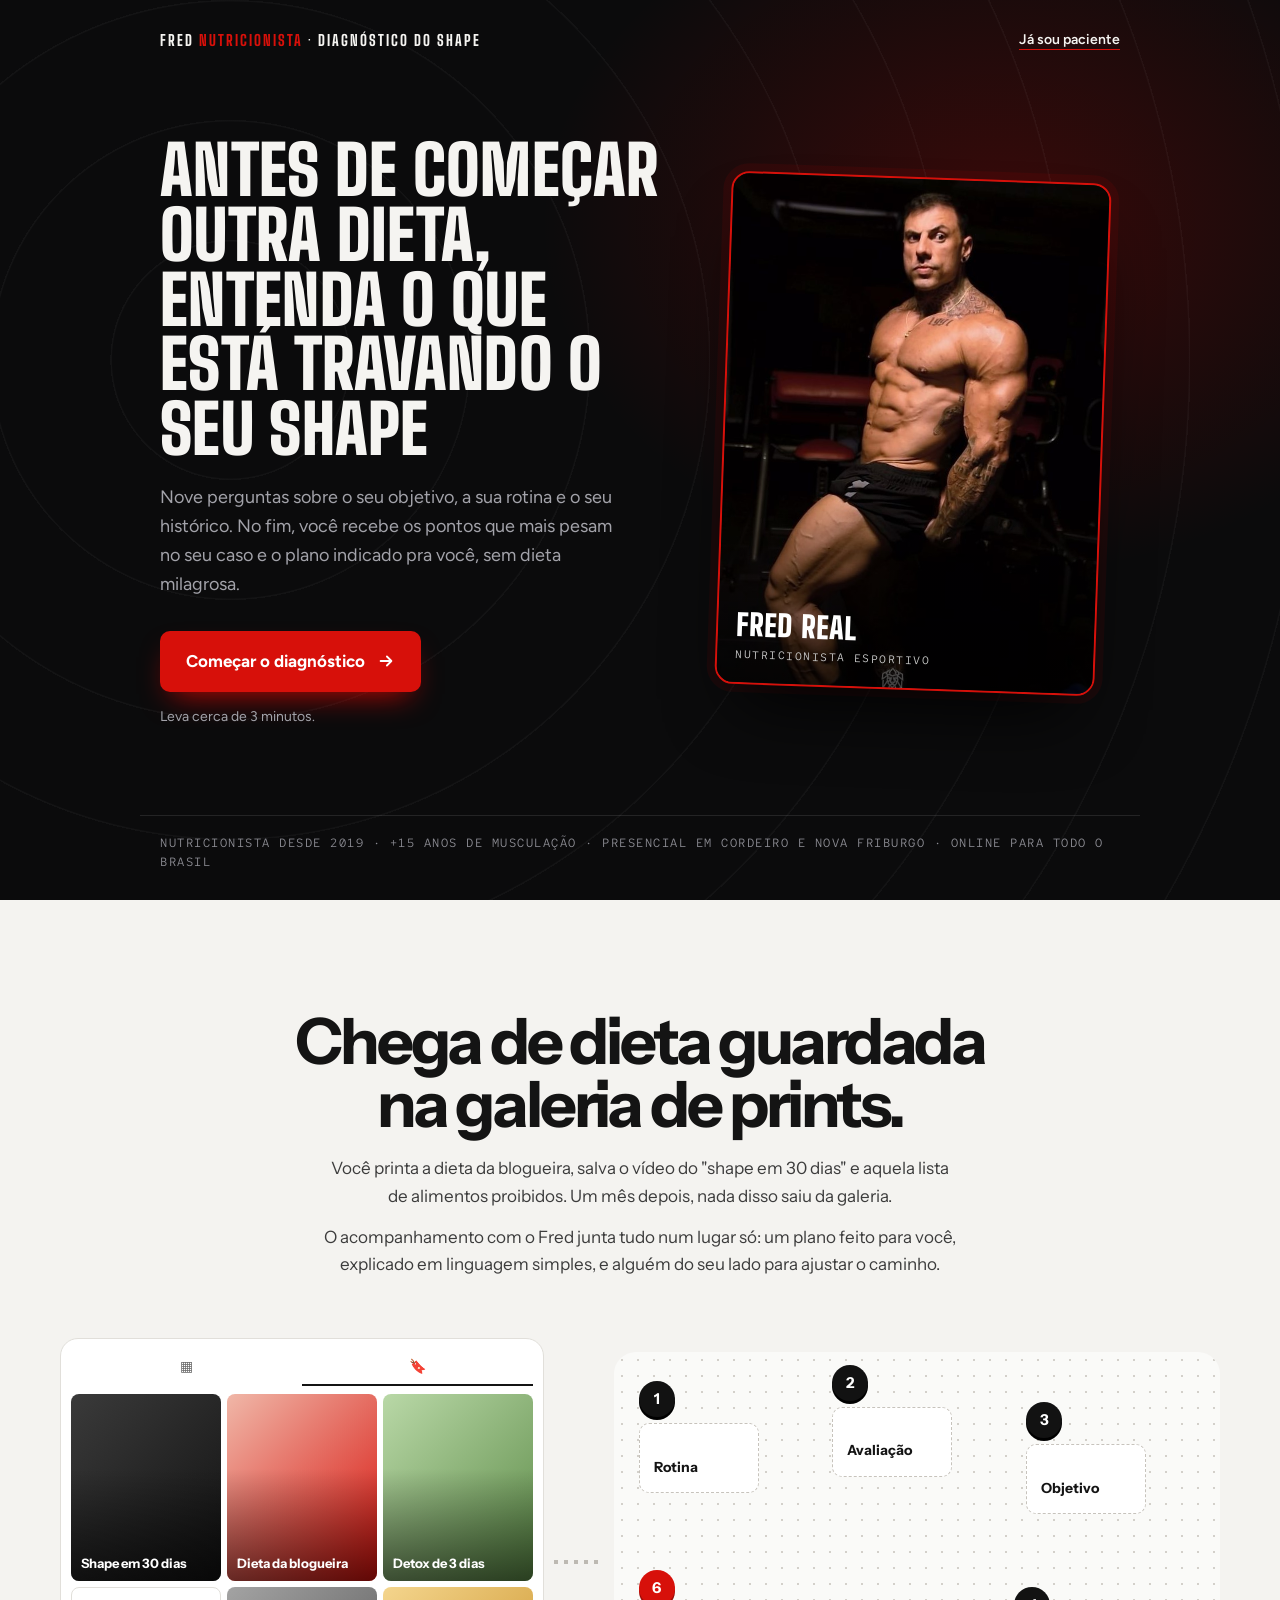
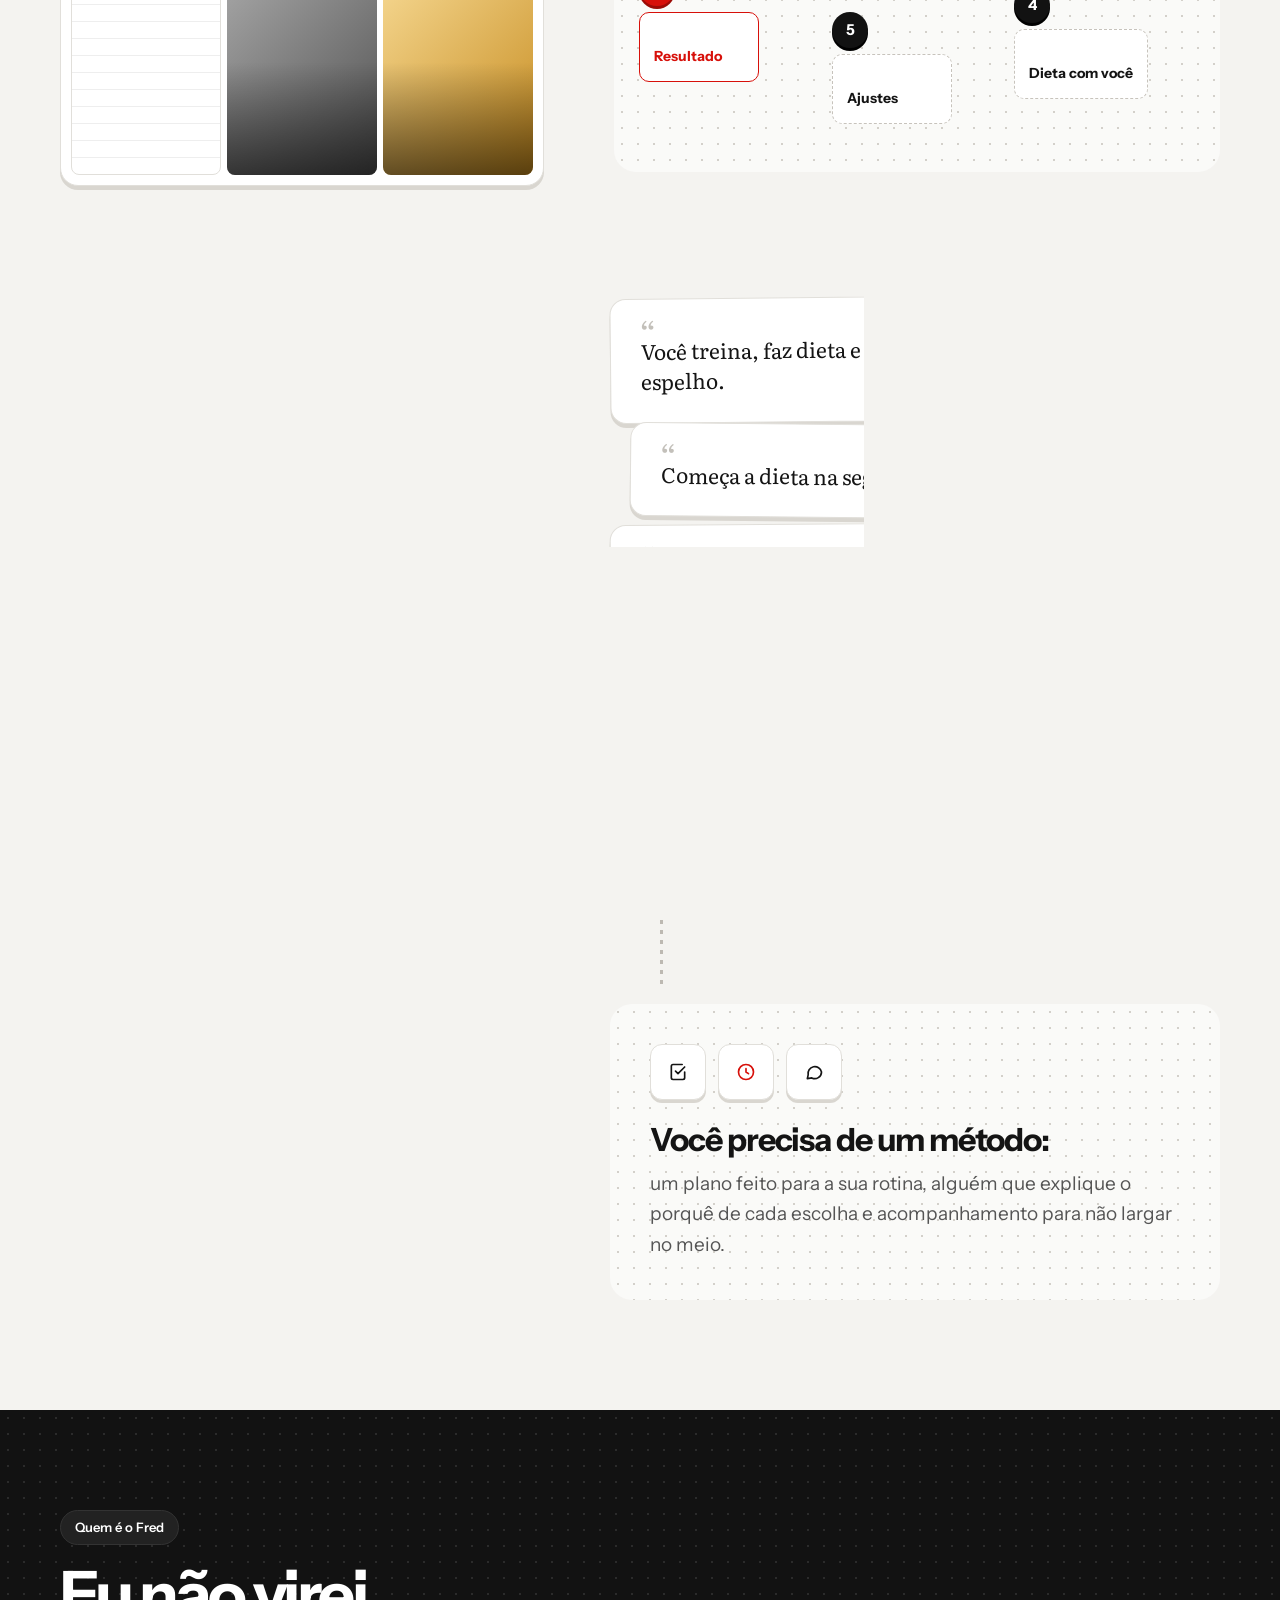
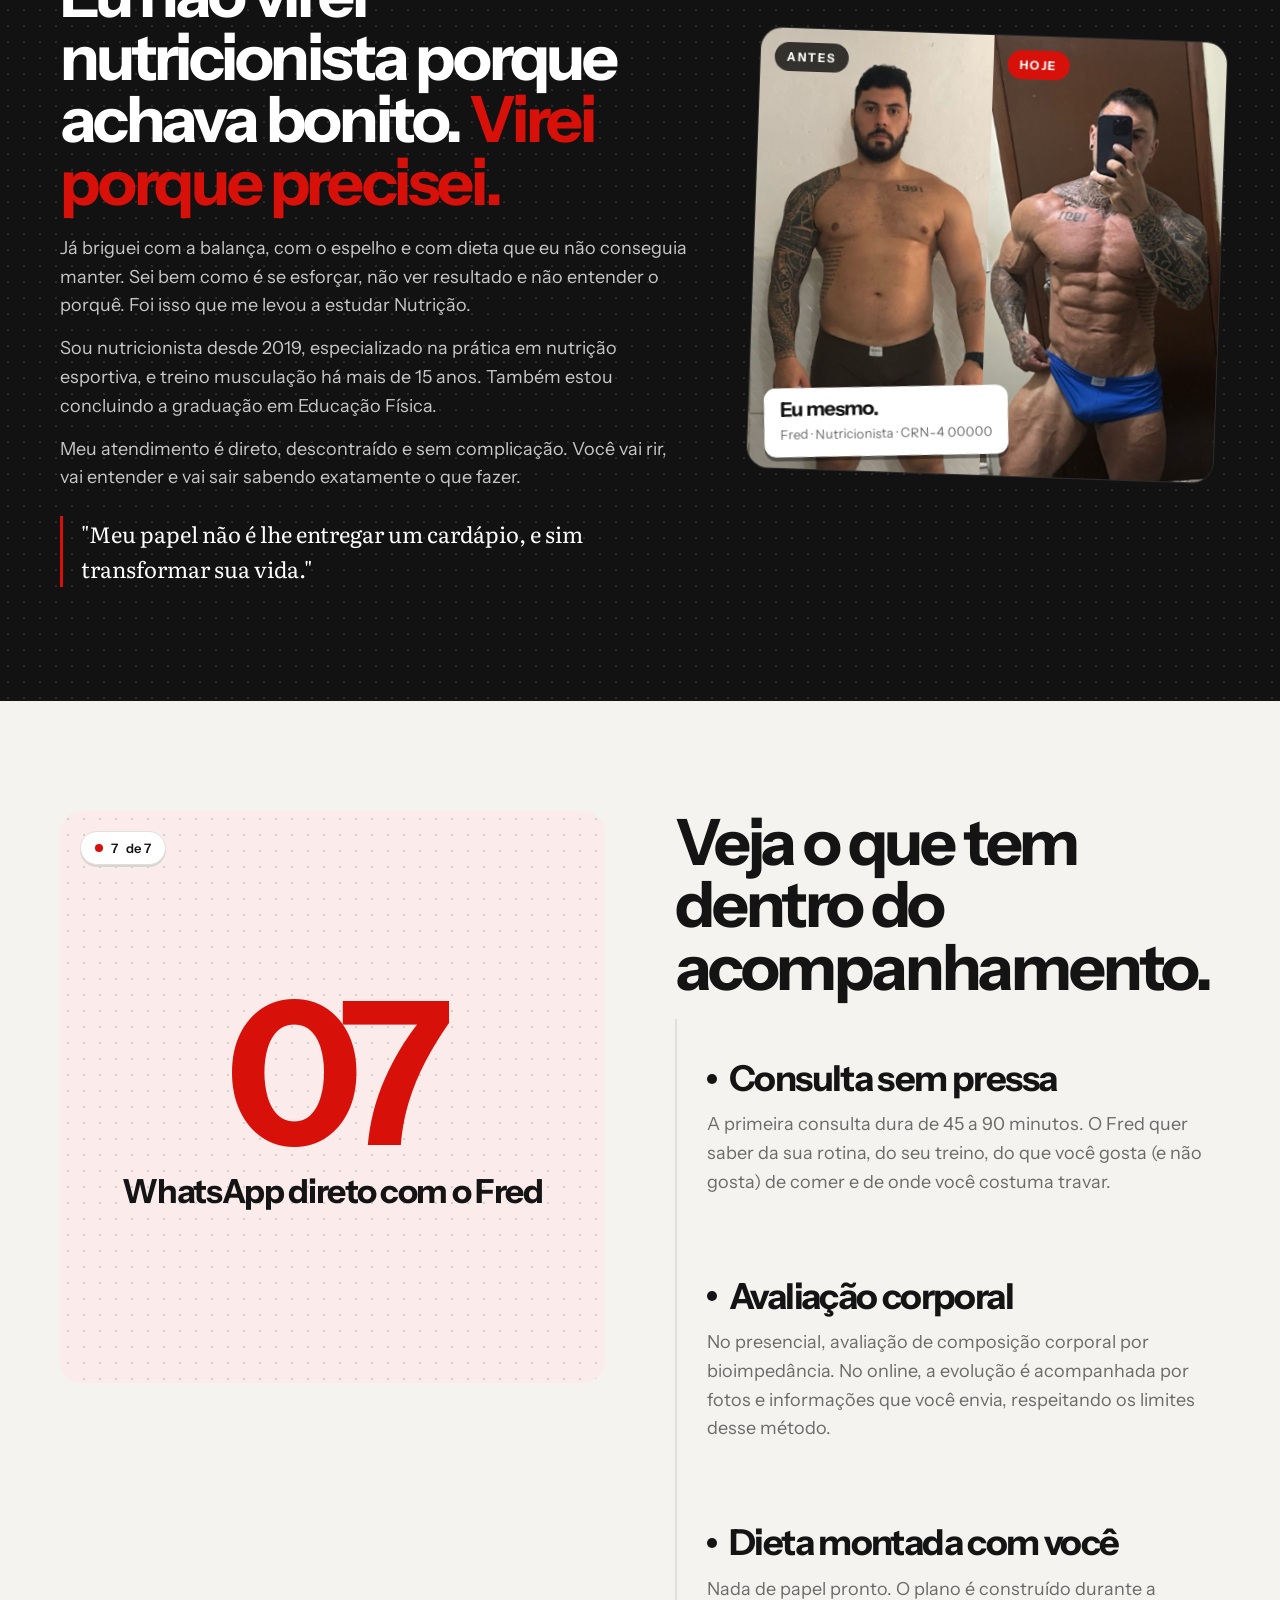
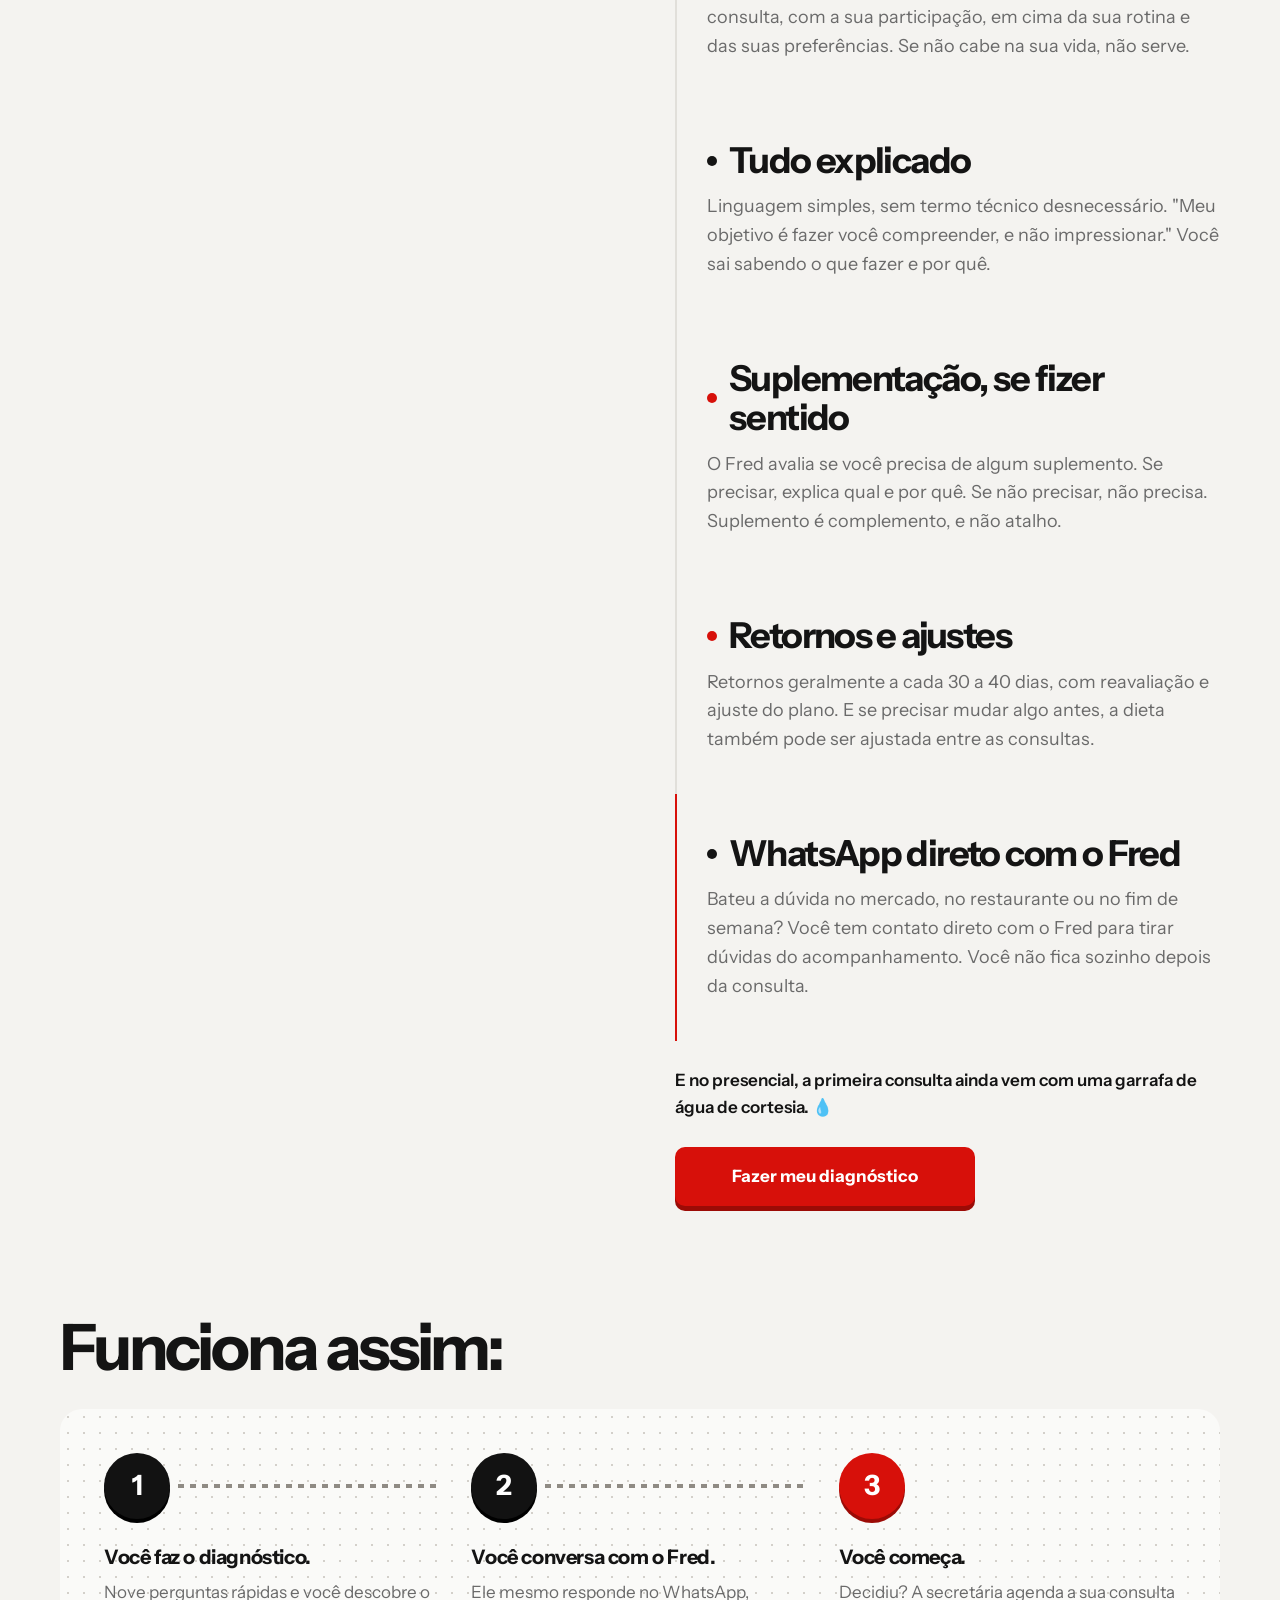
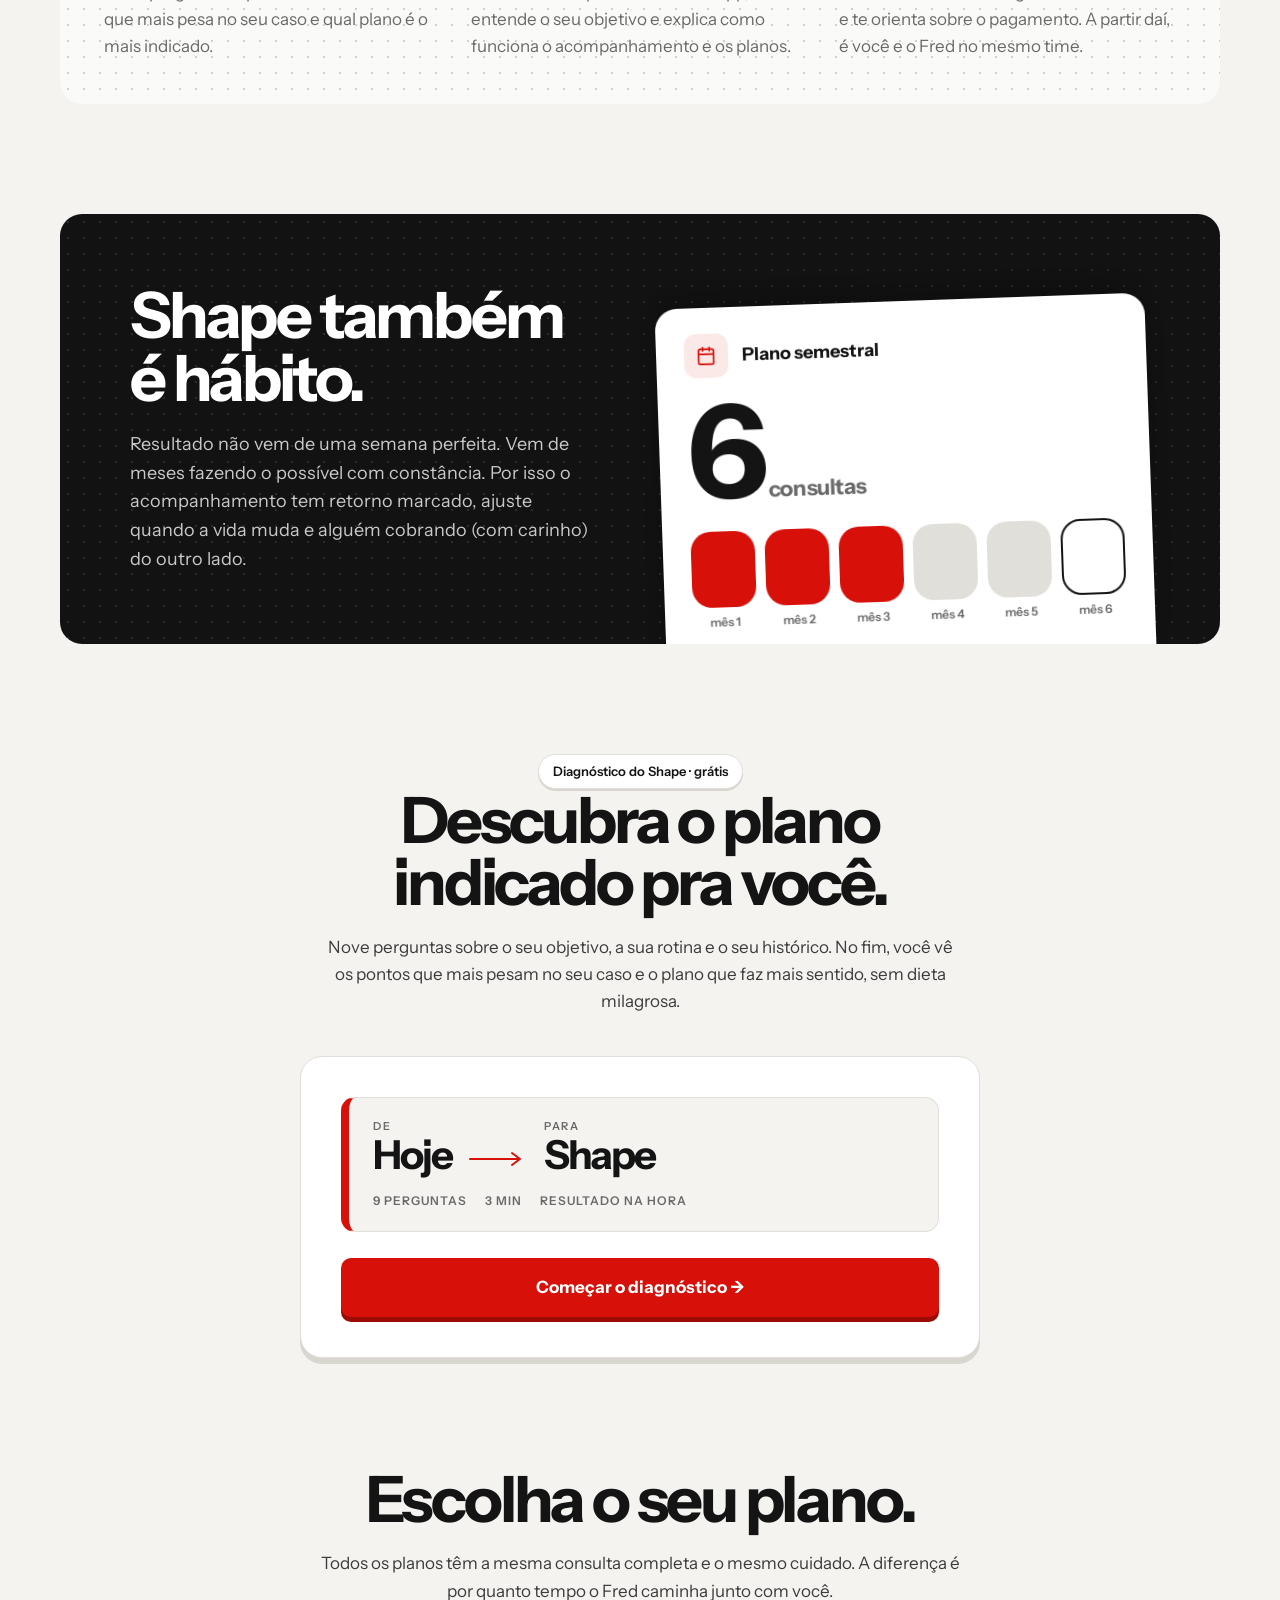
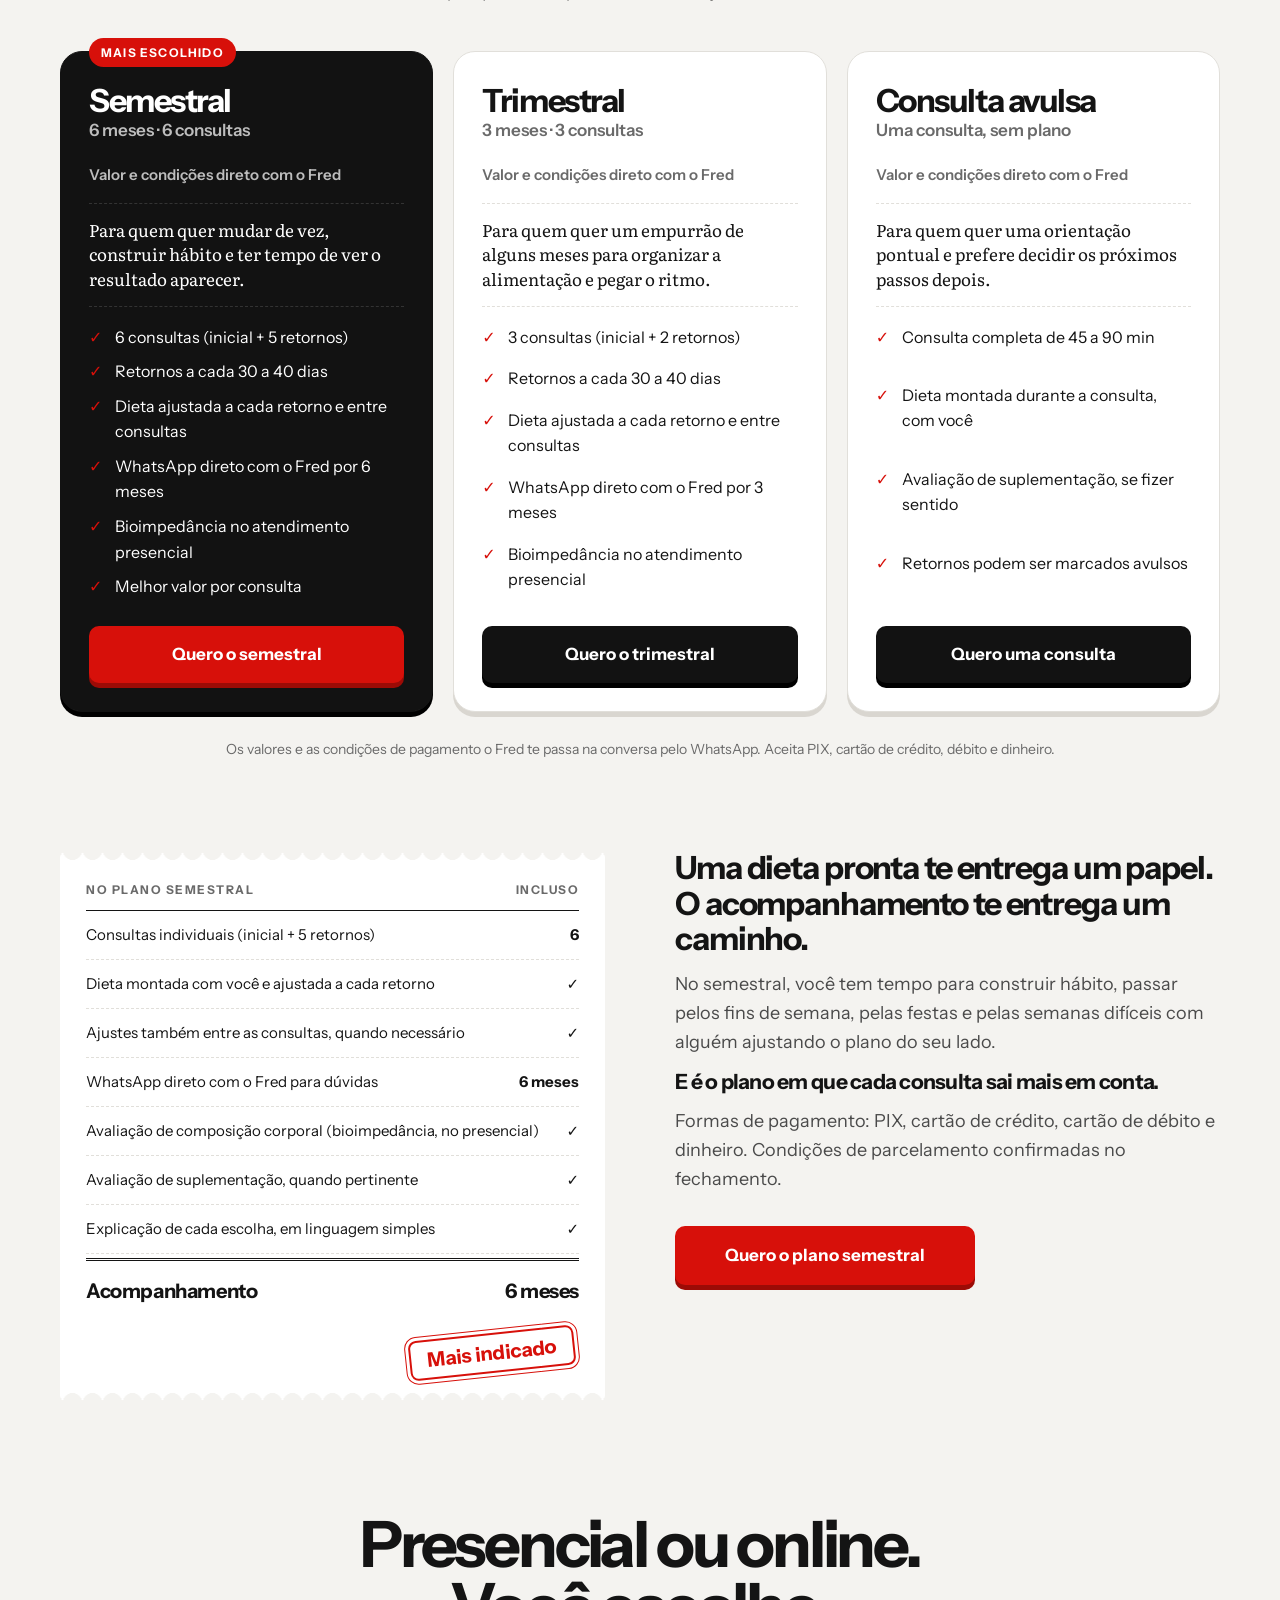
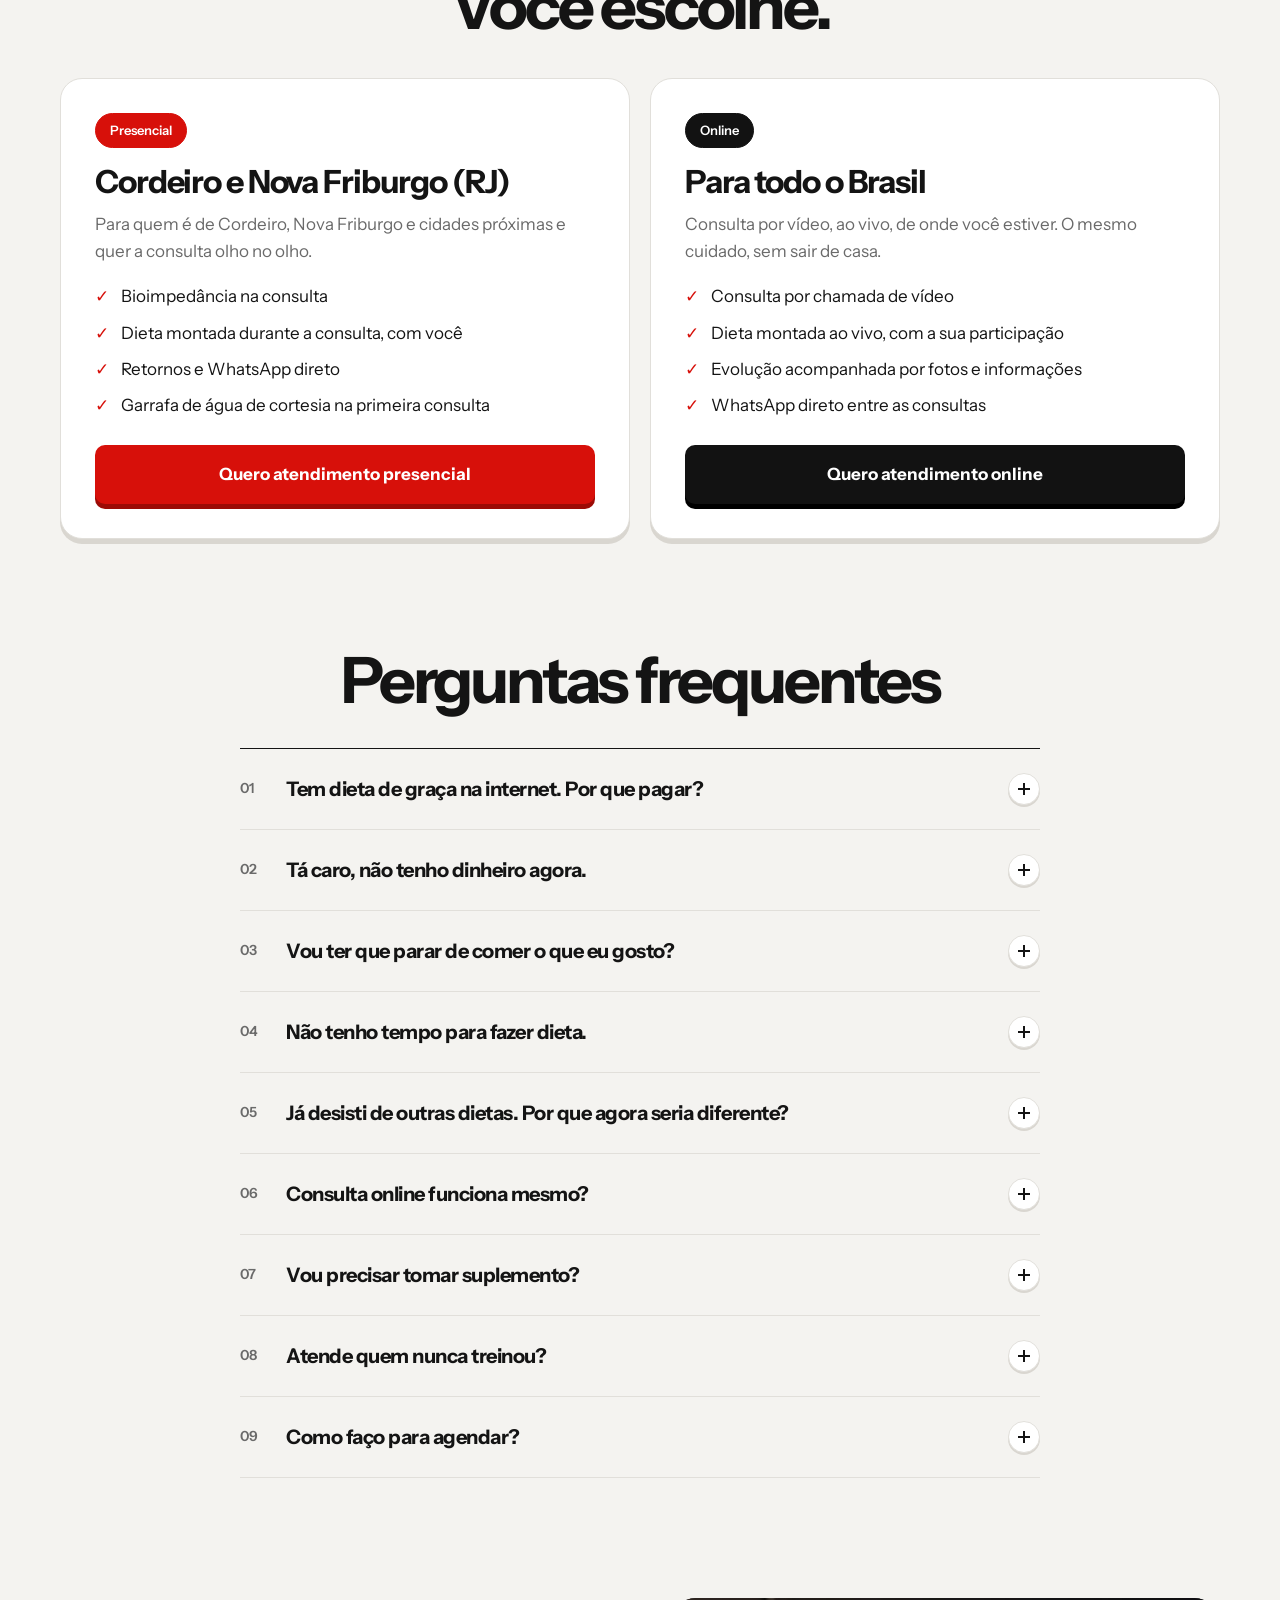
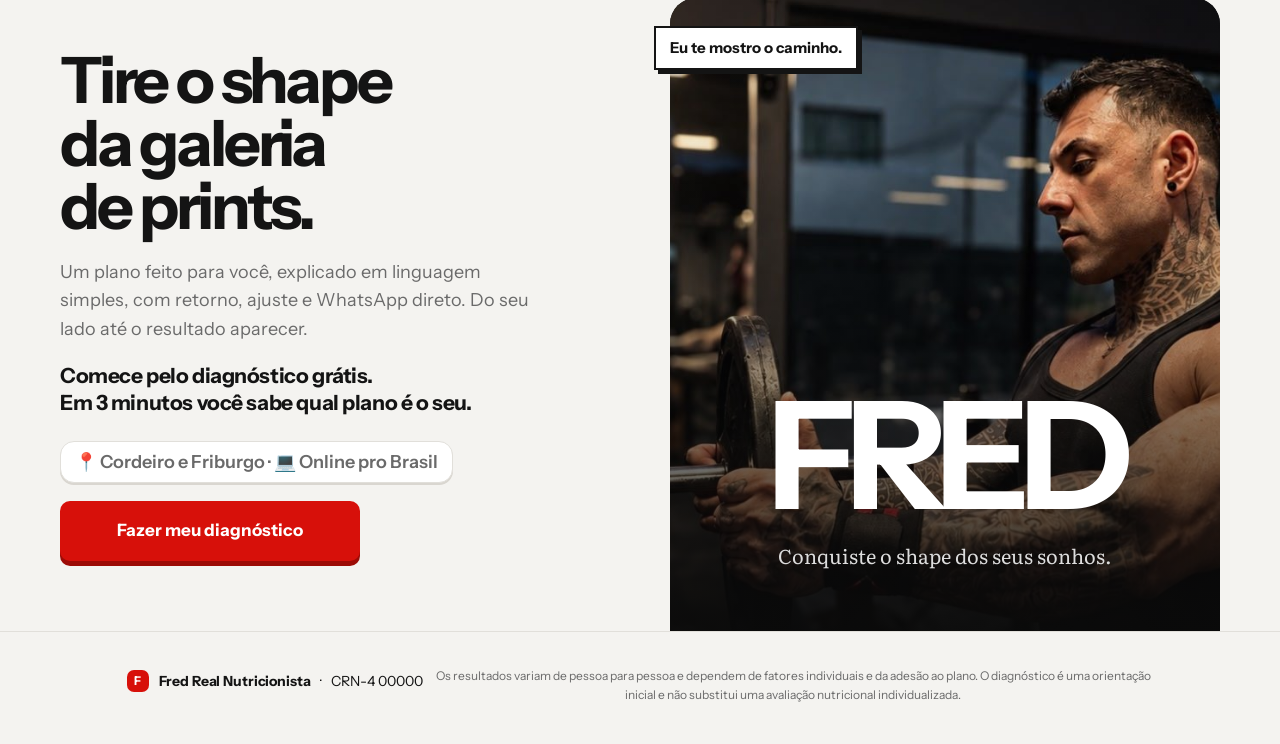
==== commit 76c58839: "Move o balão da chamada final para não cobrir a frase Co-Authored-By: Claude Opus 5.5 <noreply@anthr" ====
--- a/index.html
+++ b/index.html
@@ -13,7 +13,7 @@
   <link rel="preconnect" href="https://fonts.googleapis.com">
   <link rel="preconnect" href="https://fonts.gstatic.com" crossorigin>
   <link href="https://fonts.googleapis.com/css2?family=Big+Shoulders+Display:wght@800;900&family=Red+Hat+Mono:wght@500;700&family=Figtree:wght@400;500;700&family=Instrument+Sans:wght@400;500;600;700&family=Literata:opsz,wght@7..72,400;7..72,500&display=swap" rel="stylesheet">
-  <link rel="stylesheet" href="styles.css?v=202611161510">
+  <link rel="stylesheet" href="styles.css?v=202611161511">
 </head>
 <body>
 
--- a/styles.css
+++ b/styles.css
@@ -482,3 +482,5 @@
   .ab-card { max-width: 300px; transform: rotate(1.5deg); margin: 10px 0 18px; }
 }
 @media (max-width: 420px) { .ab-card { max-width: 260px; } }
+/* balão da chamada final: no alto do card, longe da frase */
+.balao-final { bottom: auto; top: 28px; left: -16px; }
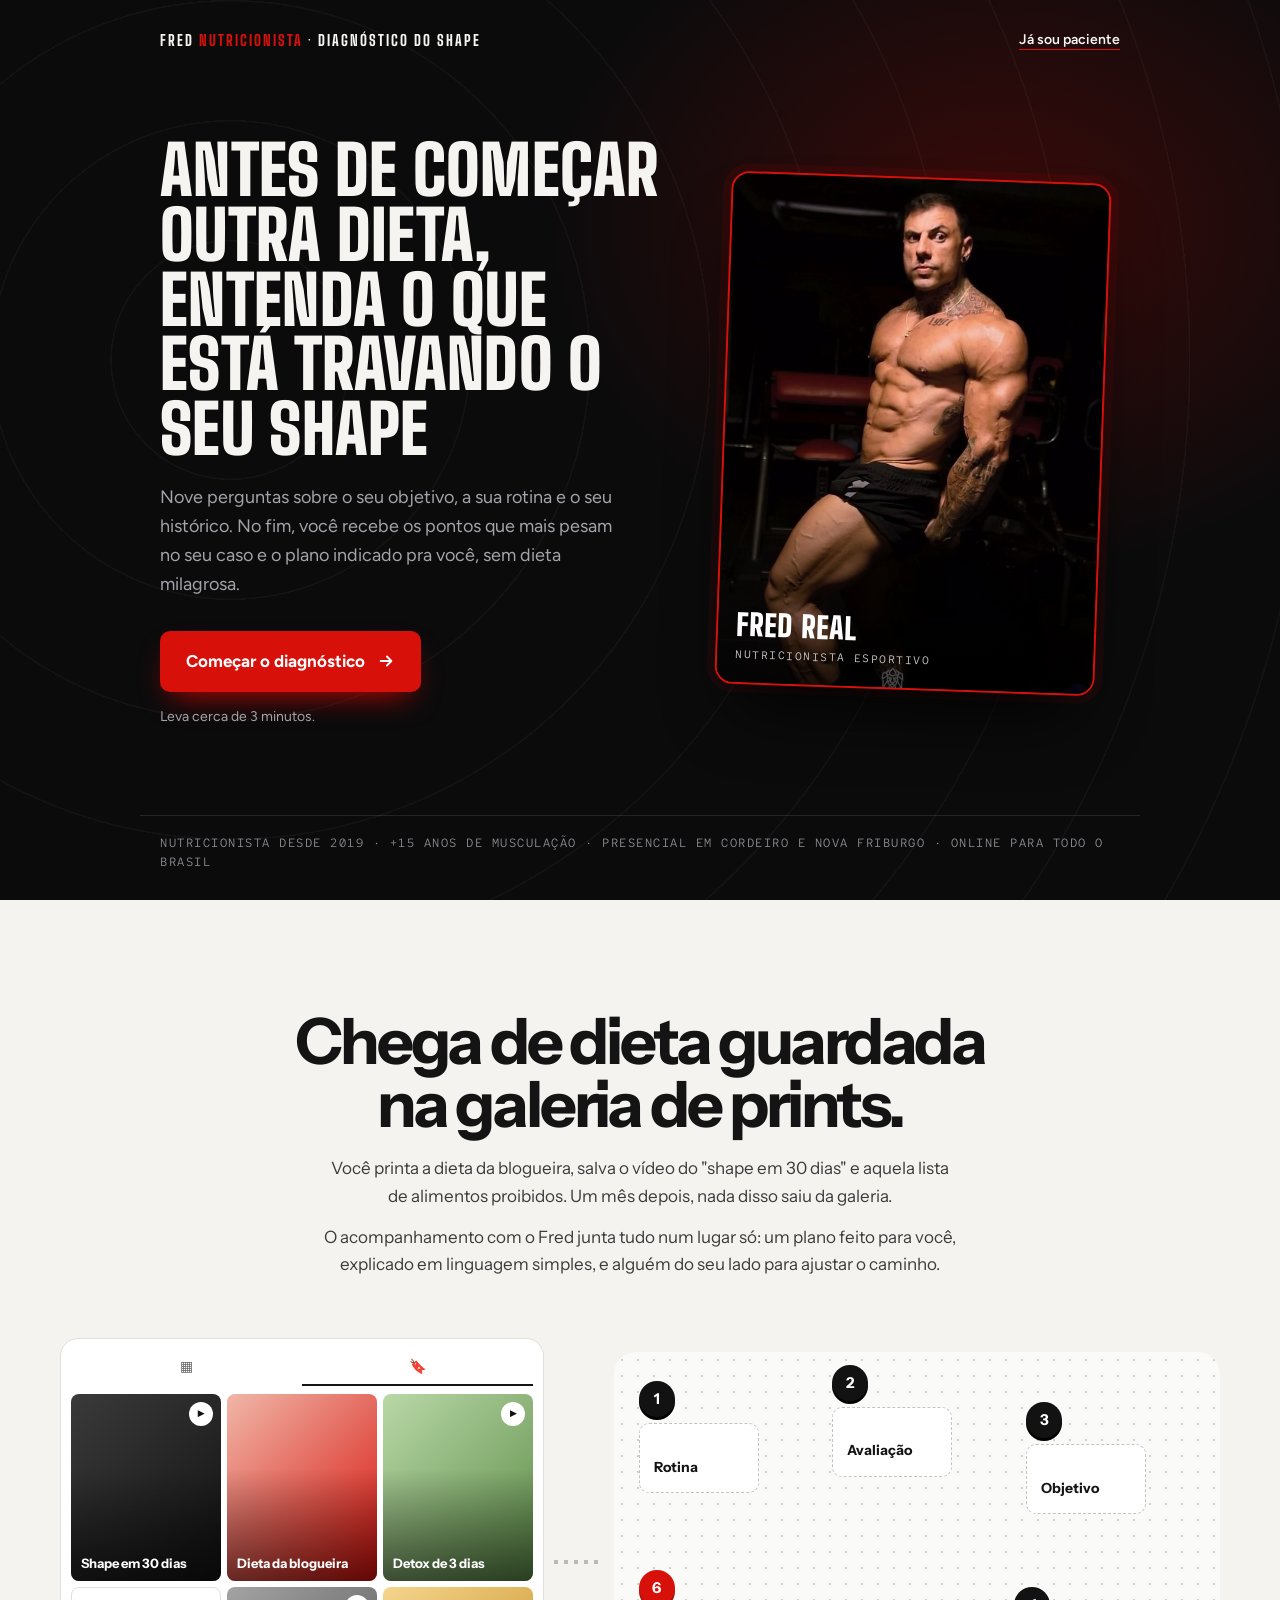
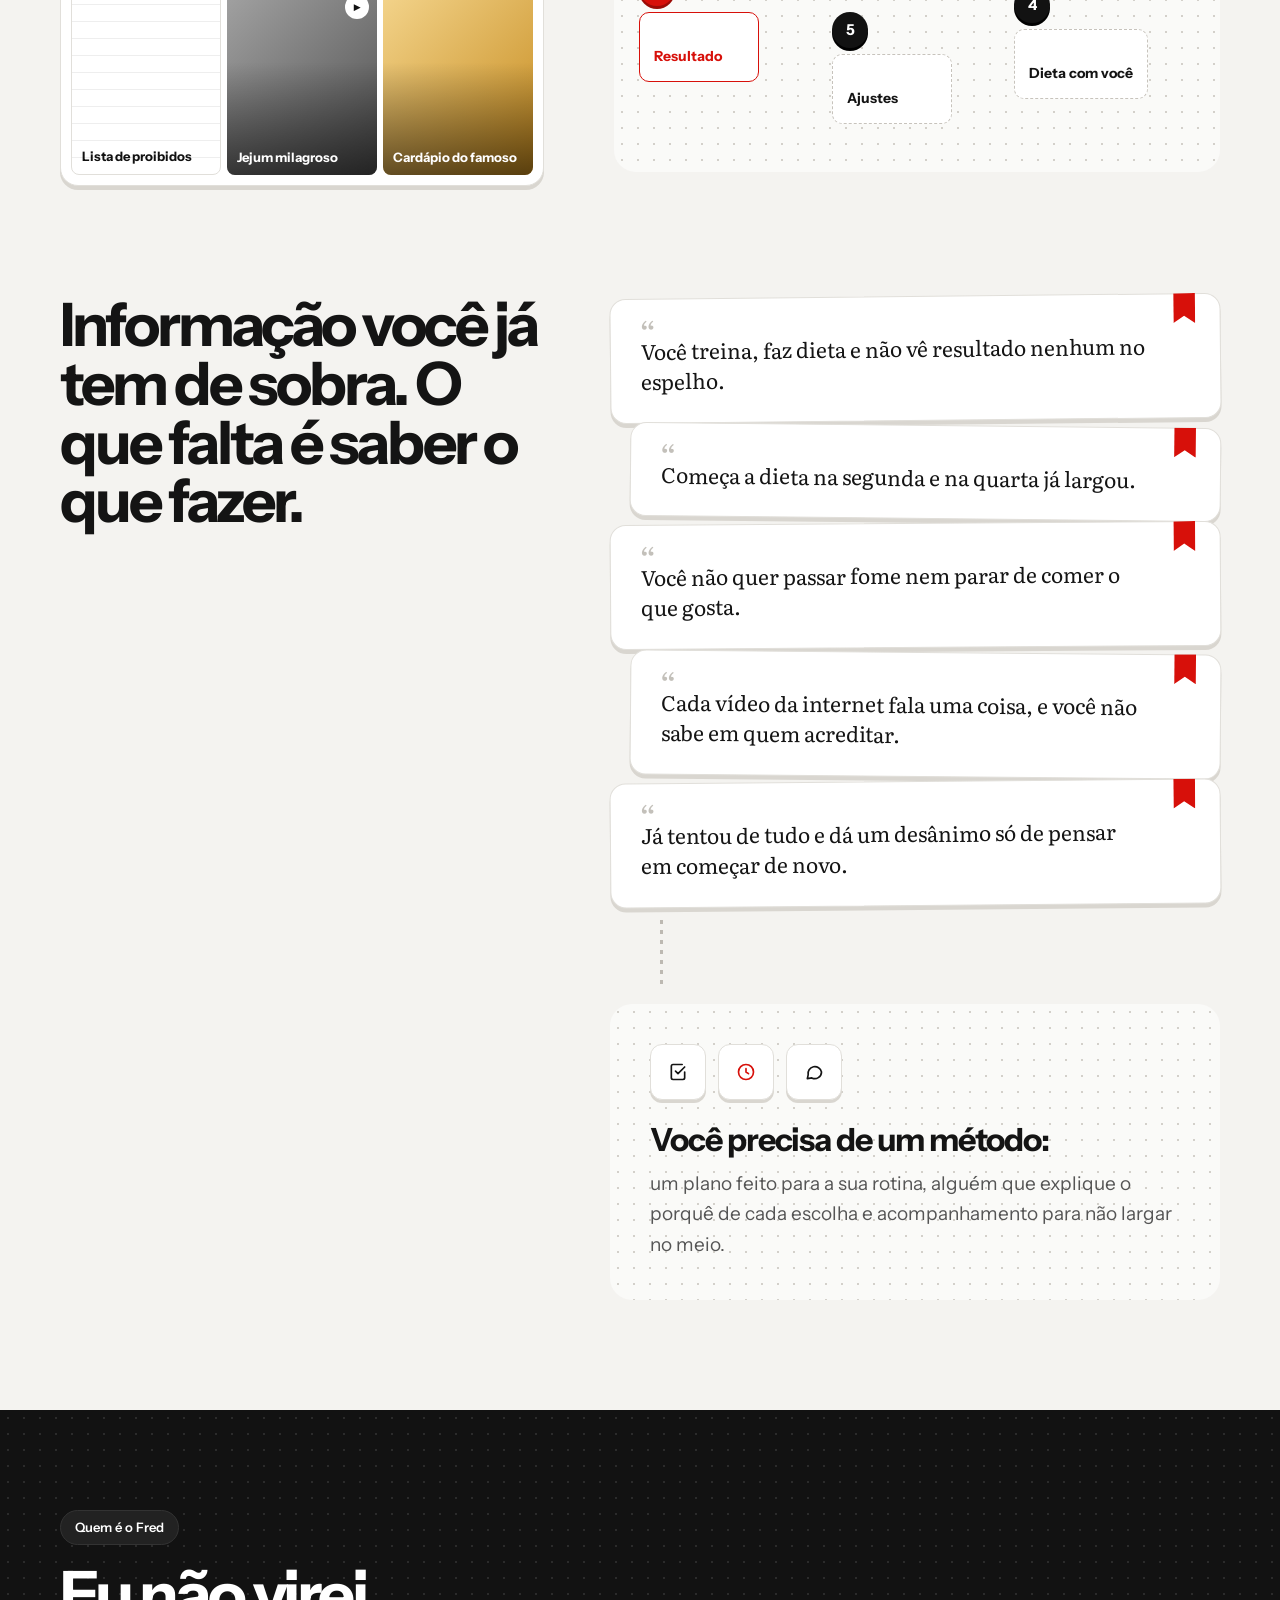
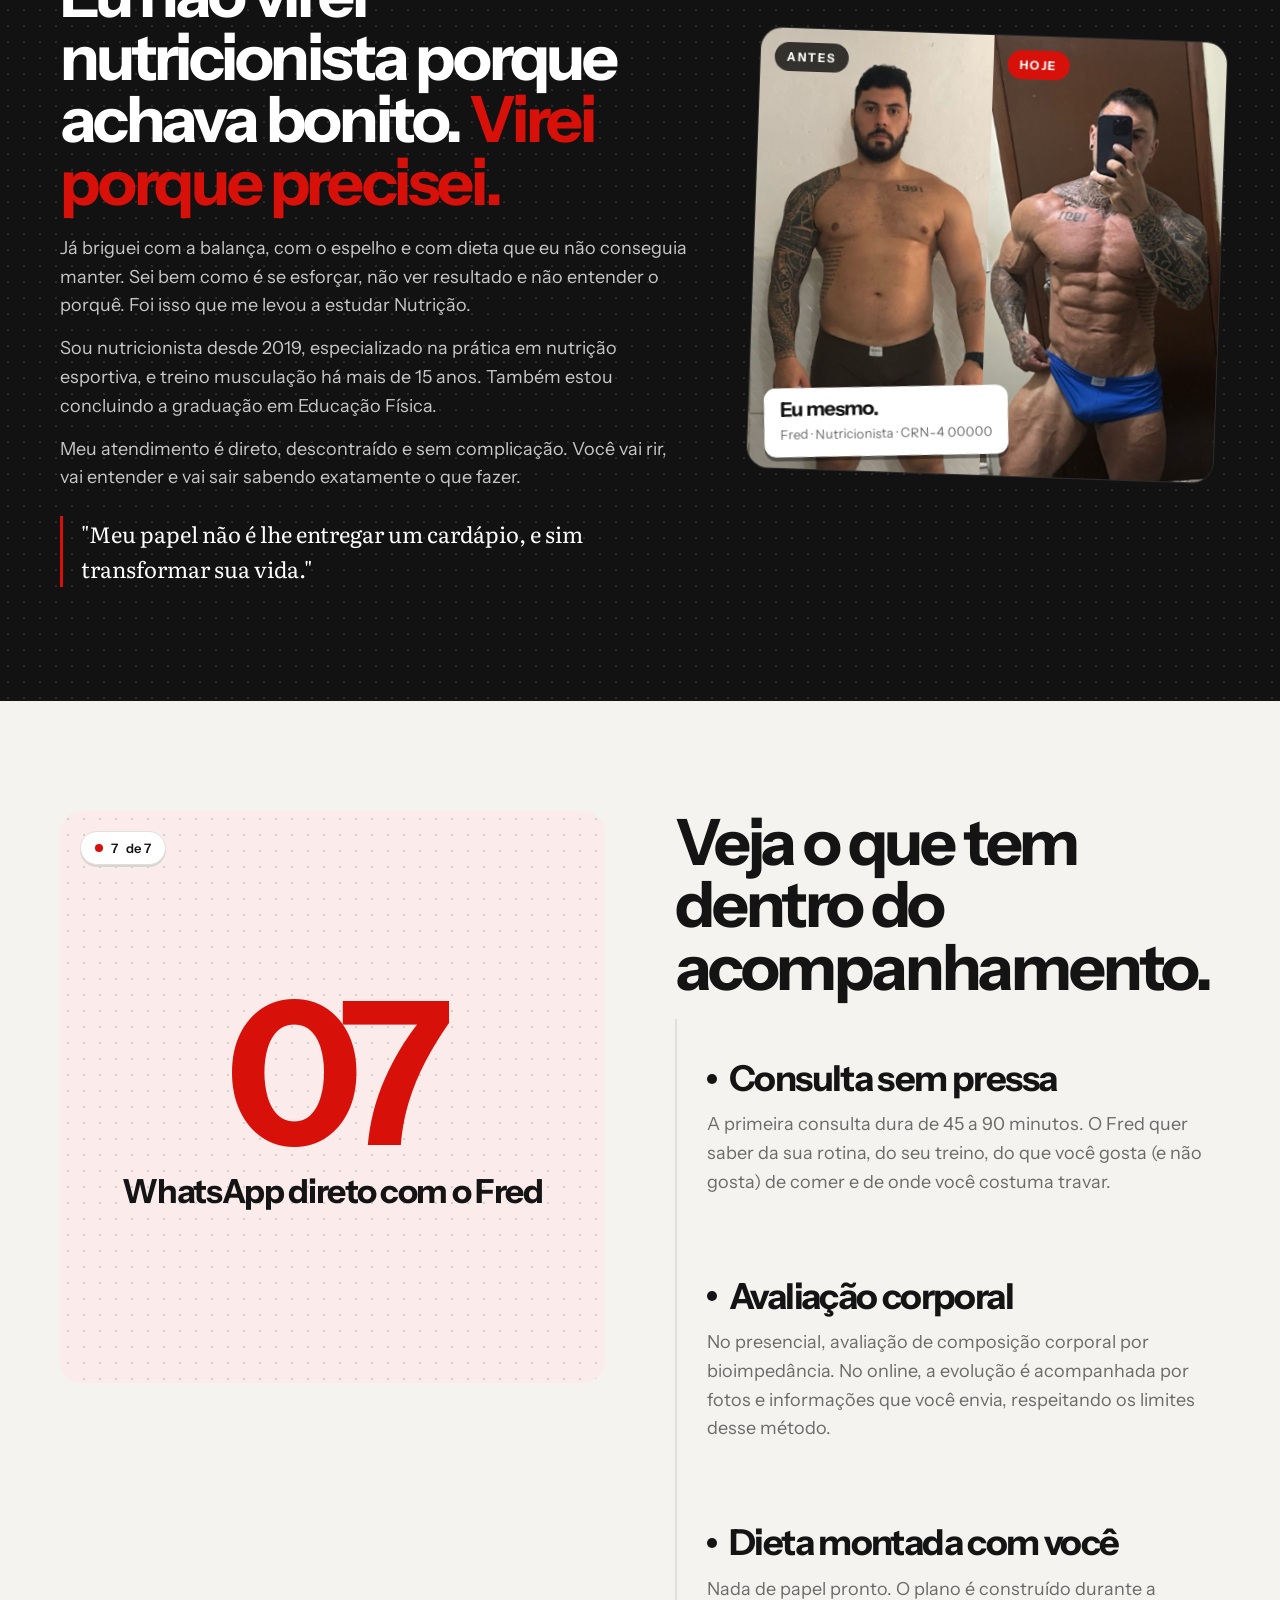
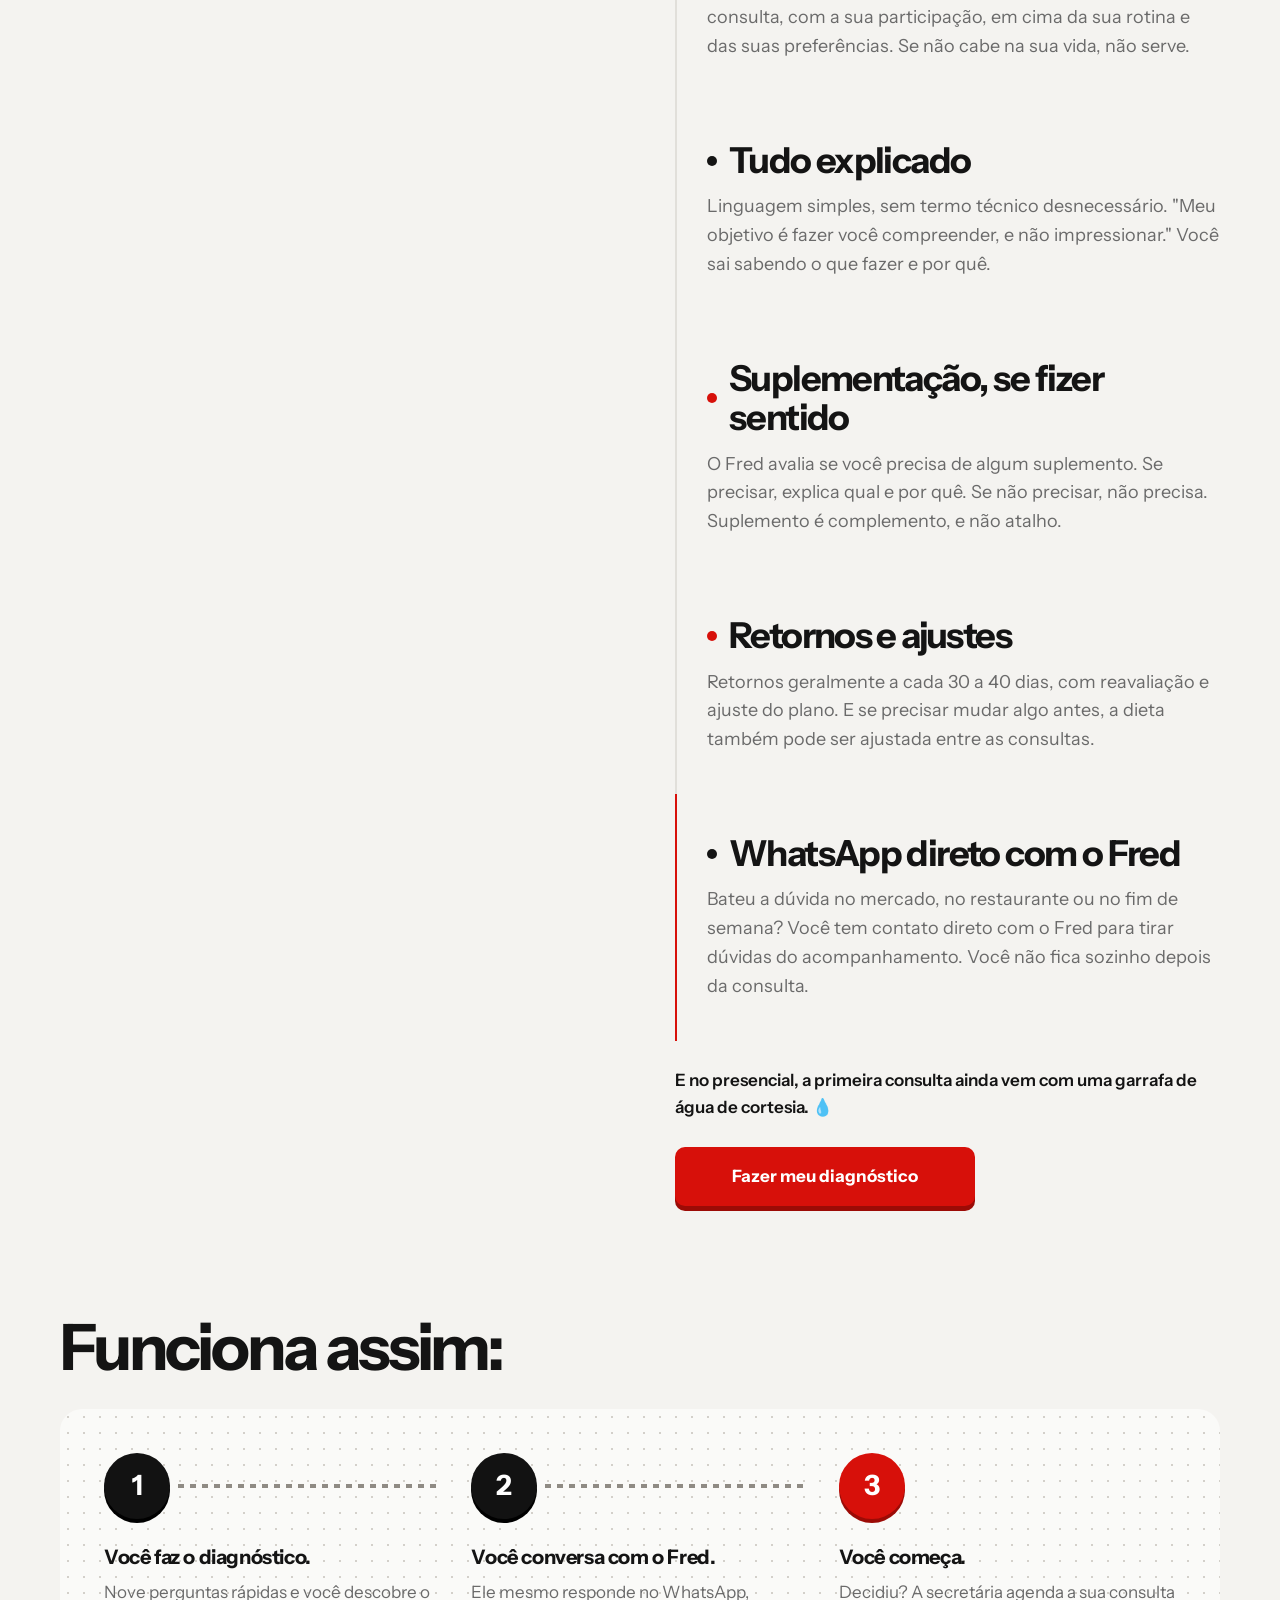
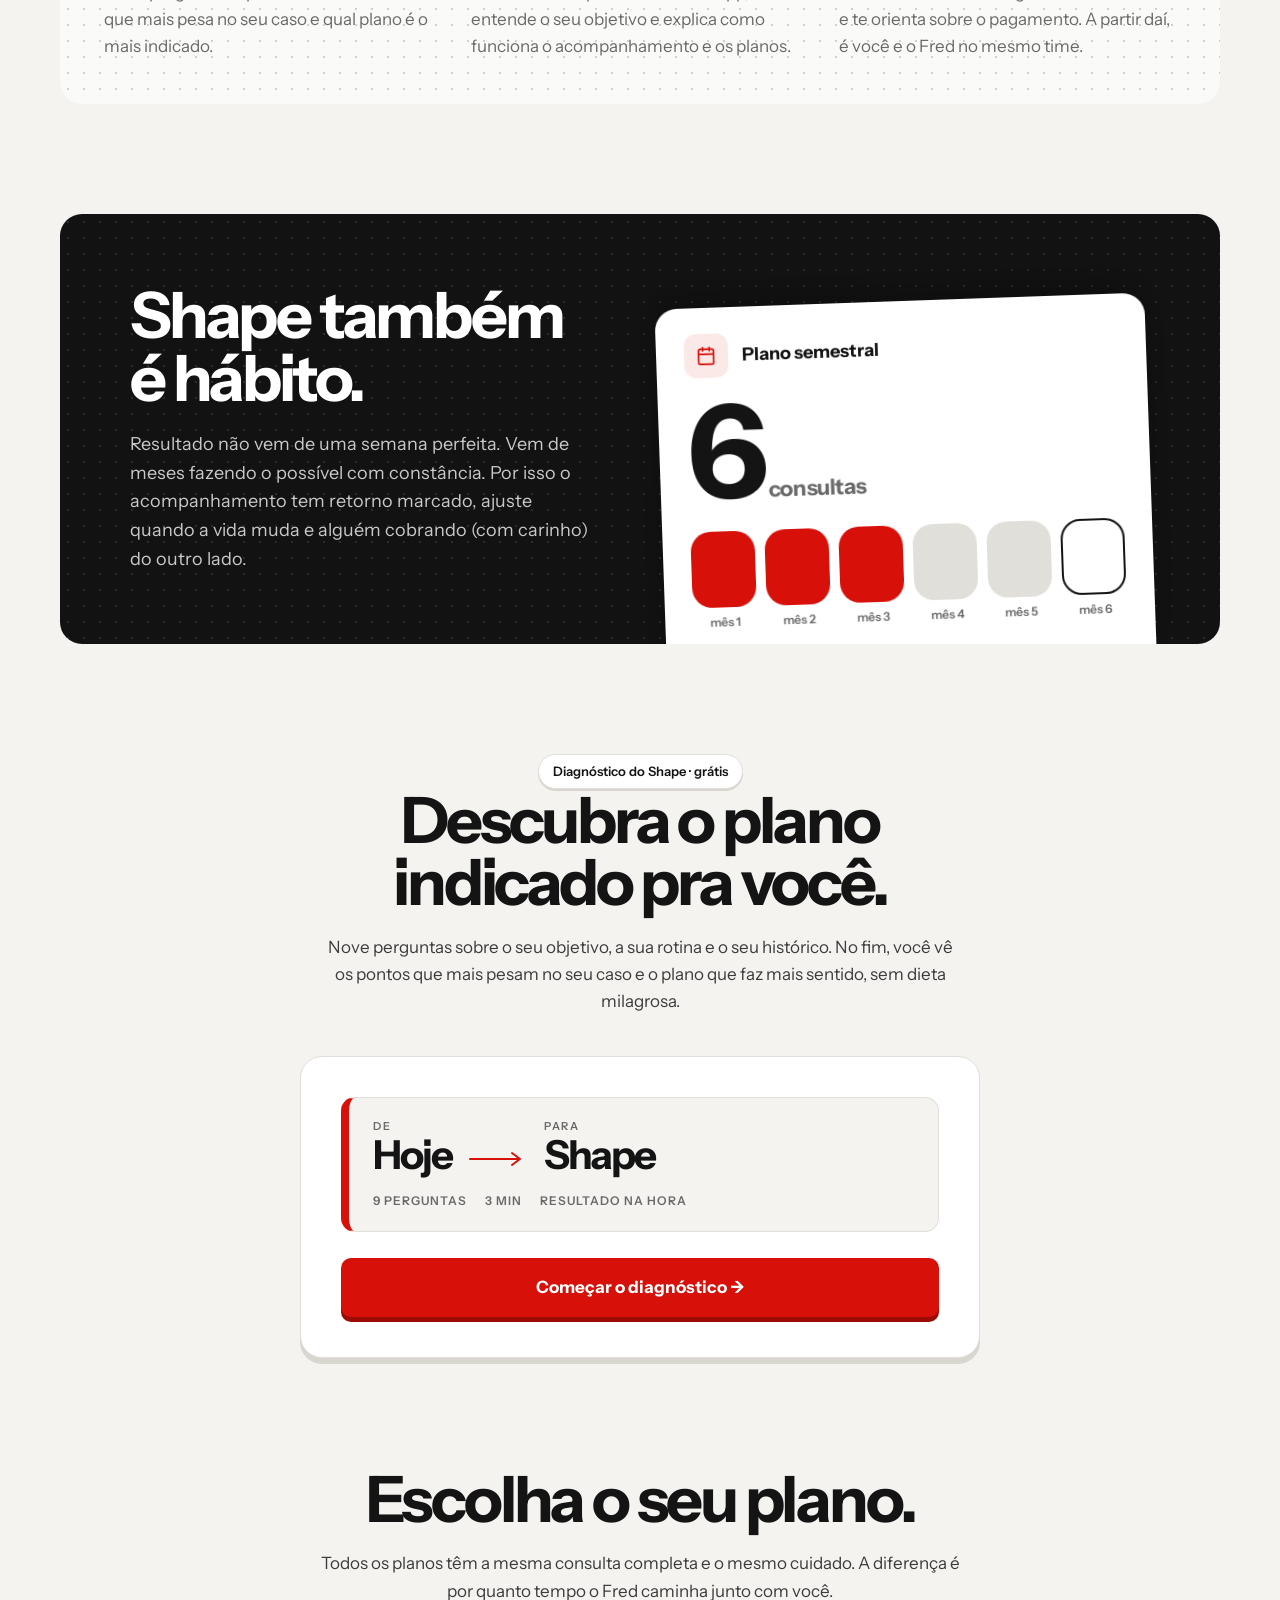
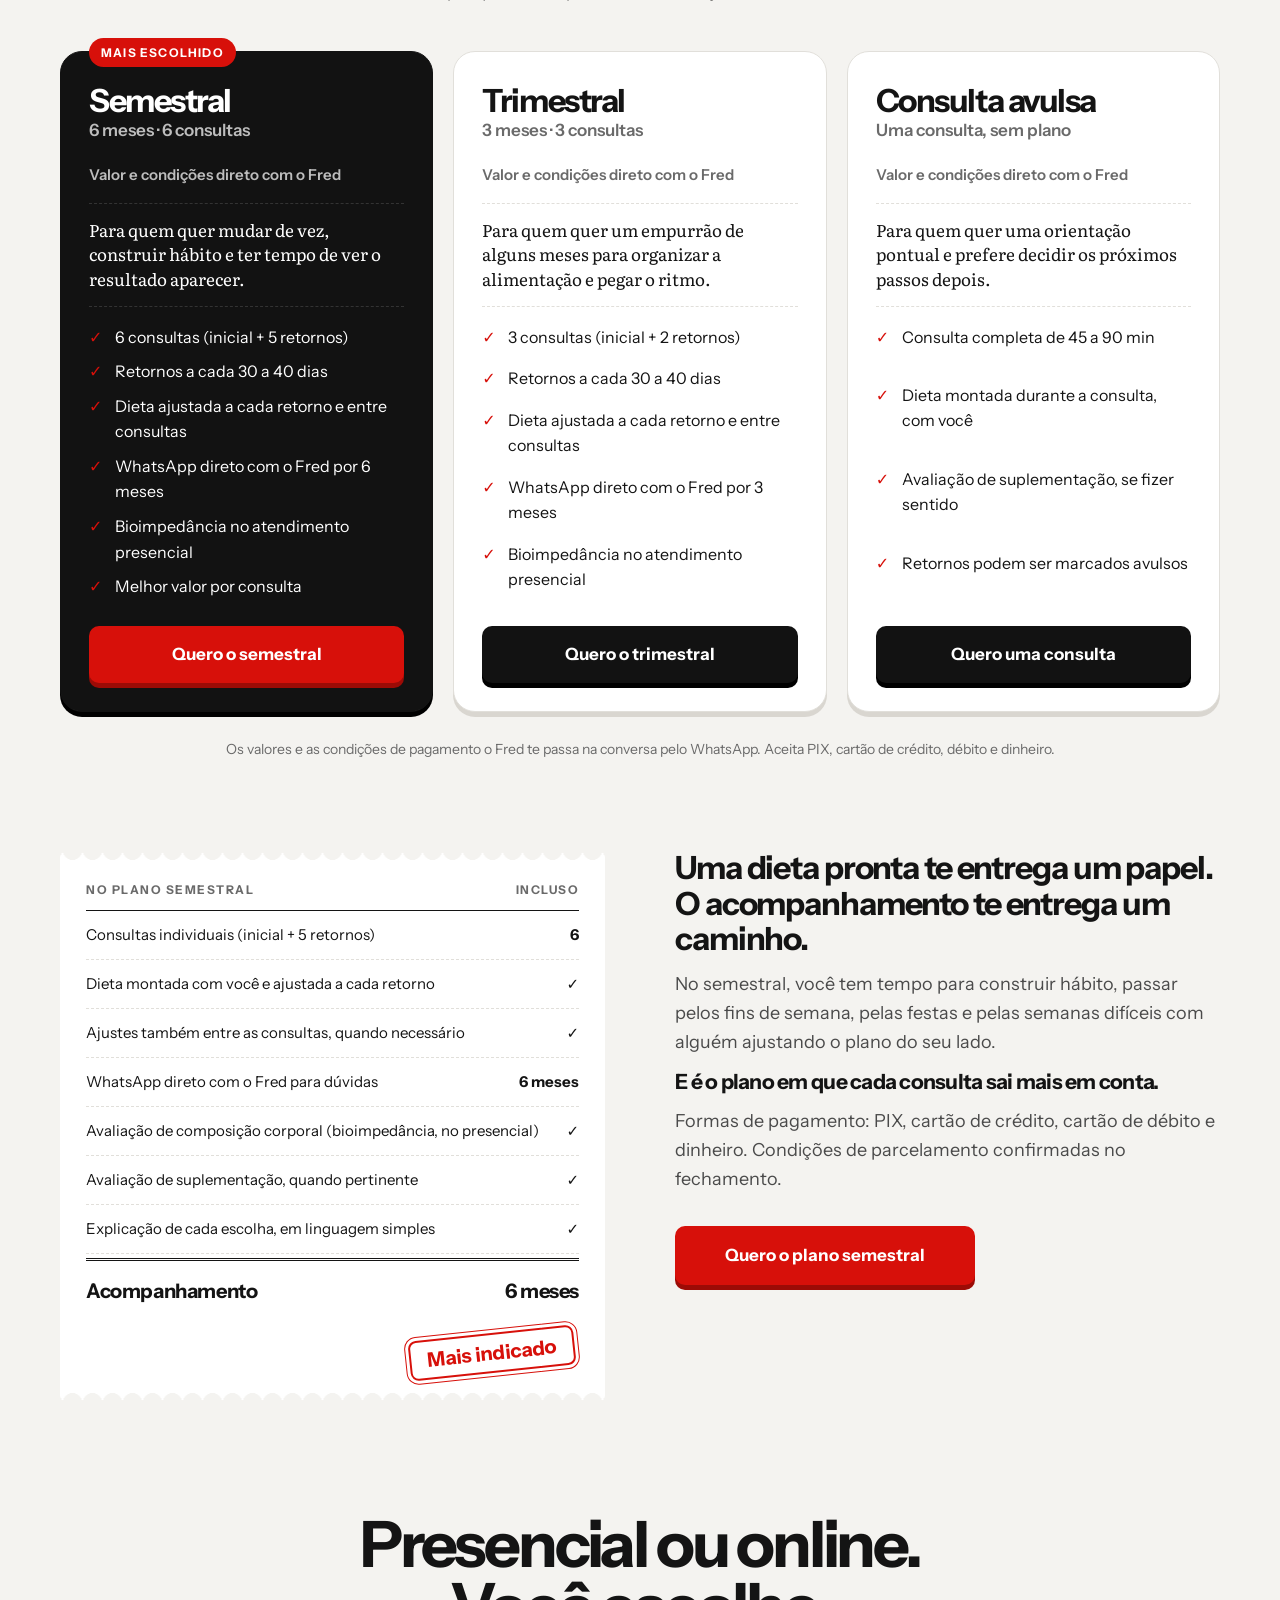
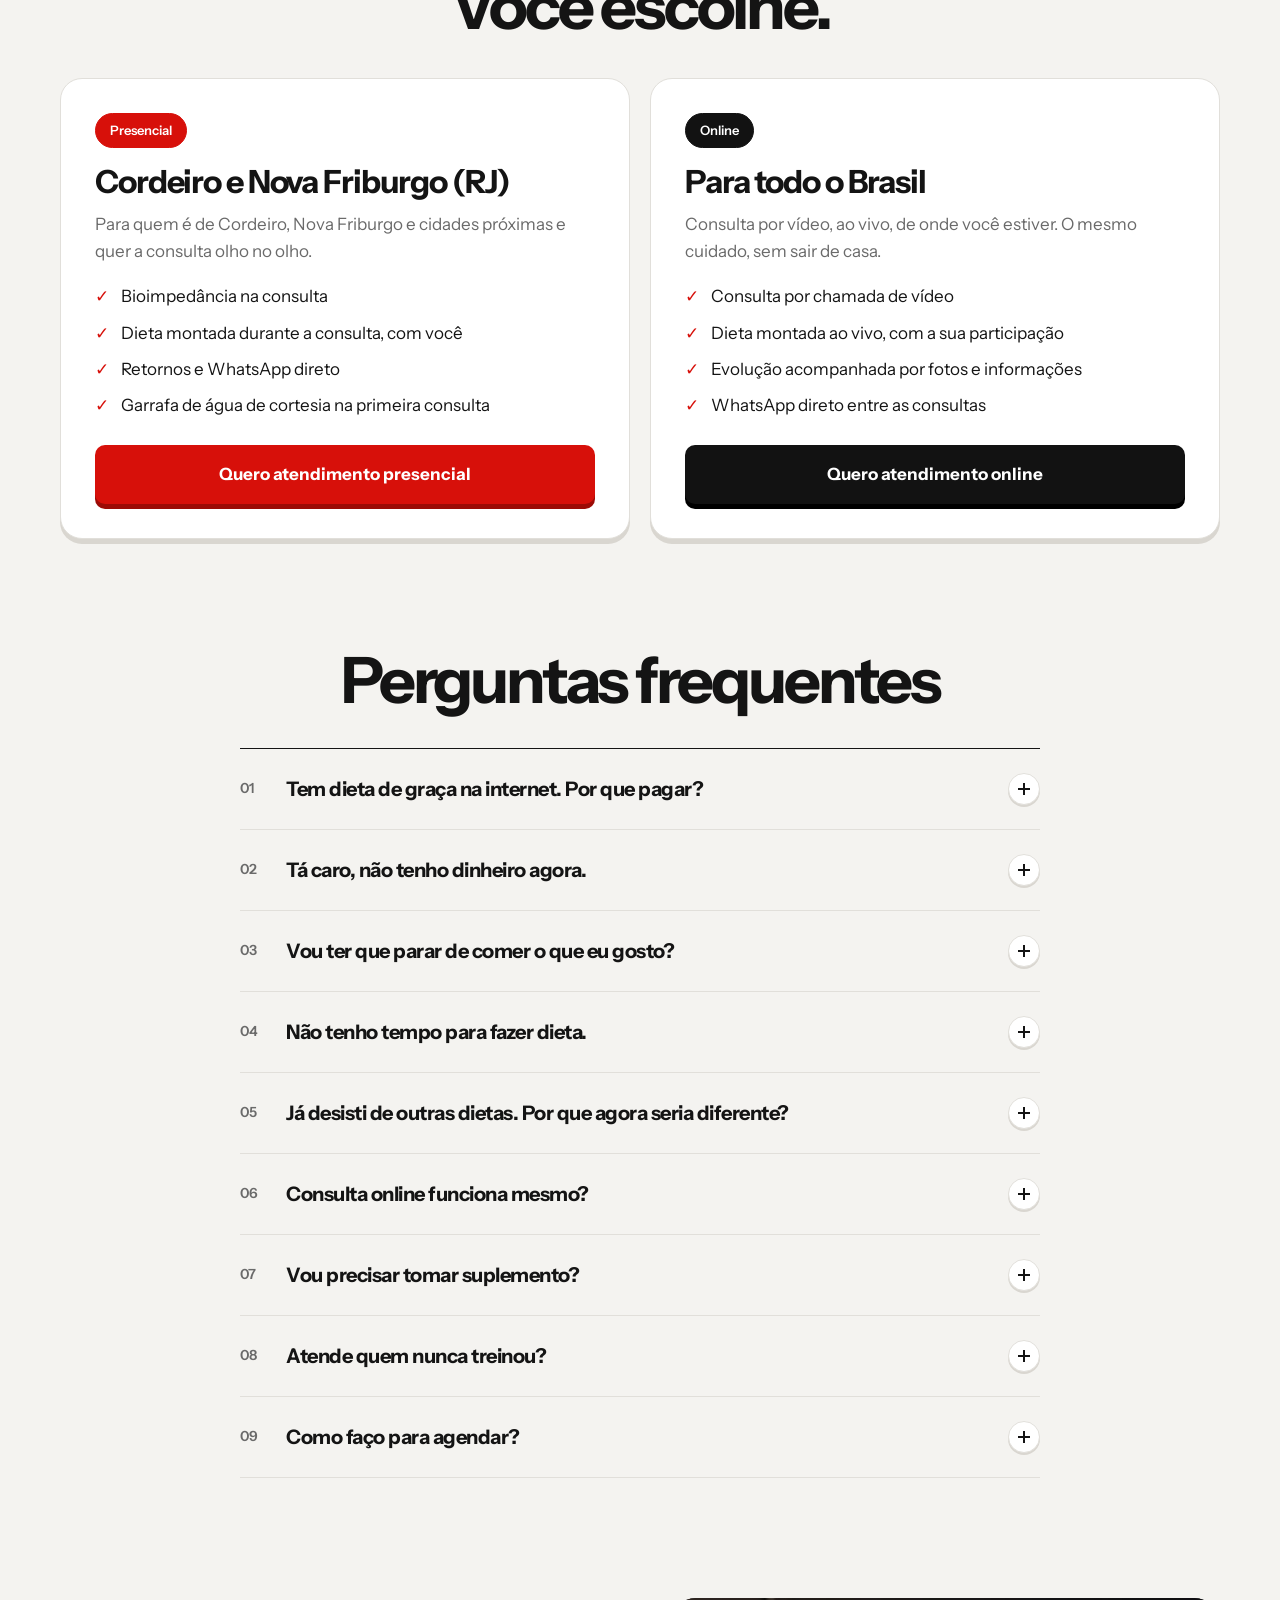
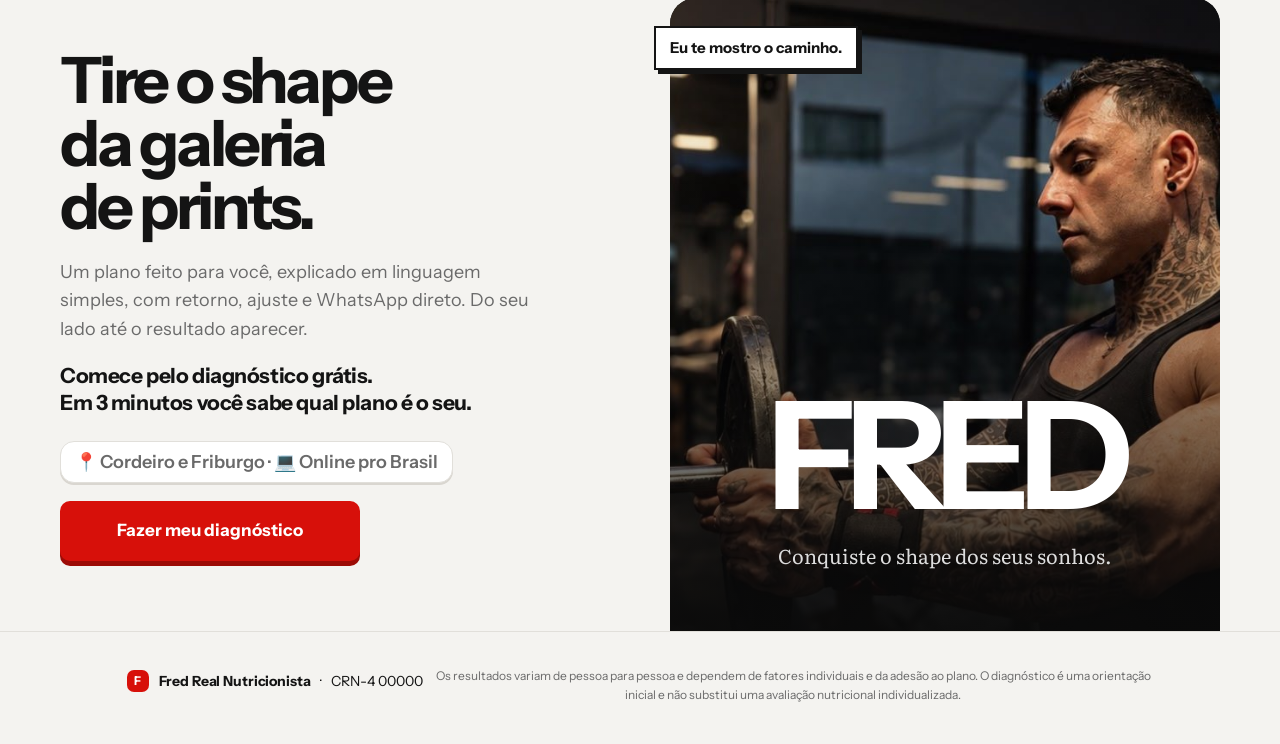
==== commit e057d7b1: "Prepara a seção de resultados de pacientes Fica escondida até haver fotos na lista RESULTADOS do scr" ====
--- a/index.html
+++ b/index.html
@@ -13,7 +13,7 @@
   <link rel="preconnect" href="https://fonts.googleapis.com">
   <link rel="preconnect" href="https://fonts.gstatic.com" crossorigin>
   <link href="https://fonts.googleapis.com/css2?family=Big+Shoulders+Display:wght@800;900&family=Red+Hat+Mono:wght@500;700&family=Figtree:wght@400;500;700&family=Instrument+Sans:wght@400;500;600;700&family=Literata:opsz,wght@7..72,400;7..72,500&display=swap" rel="stylesheet">
-  <link rel="stylesheet" href="styles.css?v=202611161511">
+  <link rel="stylesheet" href="styles.css?v=202611161516">
 </head>
 <body>
 
@@ -179,6 +179,16 @@
       <p class="recursos-extra">E no presencial, a primeira consulta ainda vem com uma garrafa de água de cortesia. 💧</p>
       <a href="#diagnostico" class="btn">Fazer meu diagnóstico</a>
     </div>
+  </section>
+
+  <!-- ================= RESULTADOS (aparece só quando houver fotos em RESULTADOS no script.js) ================= -->
+  <section class="secao wrap" id="resultados" hidden>
+    <div class="centro">
+      <span class="pill">Pacientes do Fred</span>
+      <h2 class="h-grande">Quem já fez o caminho.</h2>
+      <p class="texto-centro">Pacientes reais, que autorizaram mostrar a sua evolução. Cada corpo responde de um jeito: o resultado depende de fatores individuais e da adesão ao plano.</p>
+    </div>
+    <div class="resultados-grade" id="resultados-grade"></div>
   </section>
 
   <!-- ================= FUNCIONA ASSIM ================= -->
@@ -410,6 +420,6 @@
   <p class="rodape-aviso">Os resultados variam de pessoa para pessoa e dependem de fatores individuais e da adesão ao plano. O diagnóstico é uma orientação inicial e não substitui uma avaliação nutricional individualizada.</p>
 </footer>
 
-<script src="script.js?v=202611161510"></script>
+<script src="script.js?v=202611161516"></script>
 </body>
 </html>
--- a/styles.css
+++ b/styles.css
@@ -484,3 +484,15 @@
 @media (max-width: 420px) { .ab-card { max-width: 260px; } }
 /* balão da chamada final: no alto do card, longe da frase */
 .balao-final { bottom: auto; top: 28px; left: -16px; }
+
+/* ============ Resultados de pacientes ============ */
+.resultados-grade { display: grid; grid-template-columns: repeat(3, 1fr); gap: 20px; margin-top: 40px; }
+.resultado-card { background: #fff; border: 1px solid var(--linha); border-radius: 18px; overflow: hidden; box-shadow: 0 5px 0 var(--sombra); }
+.resultado-card:nth-child(odd) { transform: rotate(-.6deg); }
+.resultado-card:nth-child(even) { transform: rotate(.6deg); }
+.resultado-card img { width: 100%; aspect-ratio: 4 / 5; object-fit: cover; display: block; }
+.resultado-card figcaption { padding: 14px 18px 18px; }
+.resultado-card b { display: block; font-size: 18px; letter-spacing: -0.02em; }
+.resultado-card span { font-family: var(--serif); font-size: 16px; color: #4a4a4a; }
+@media (max-width: 980px) { .resultados-grade { grid-template-columns: 1fr 1fr; } }
+@media (max-width: 600px) { .resultados-grade { grid-template-columns: 1fr; } }
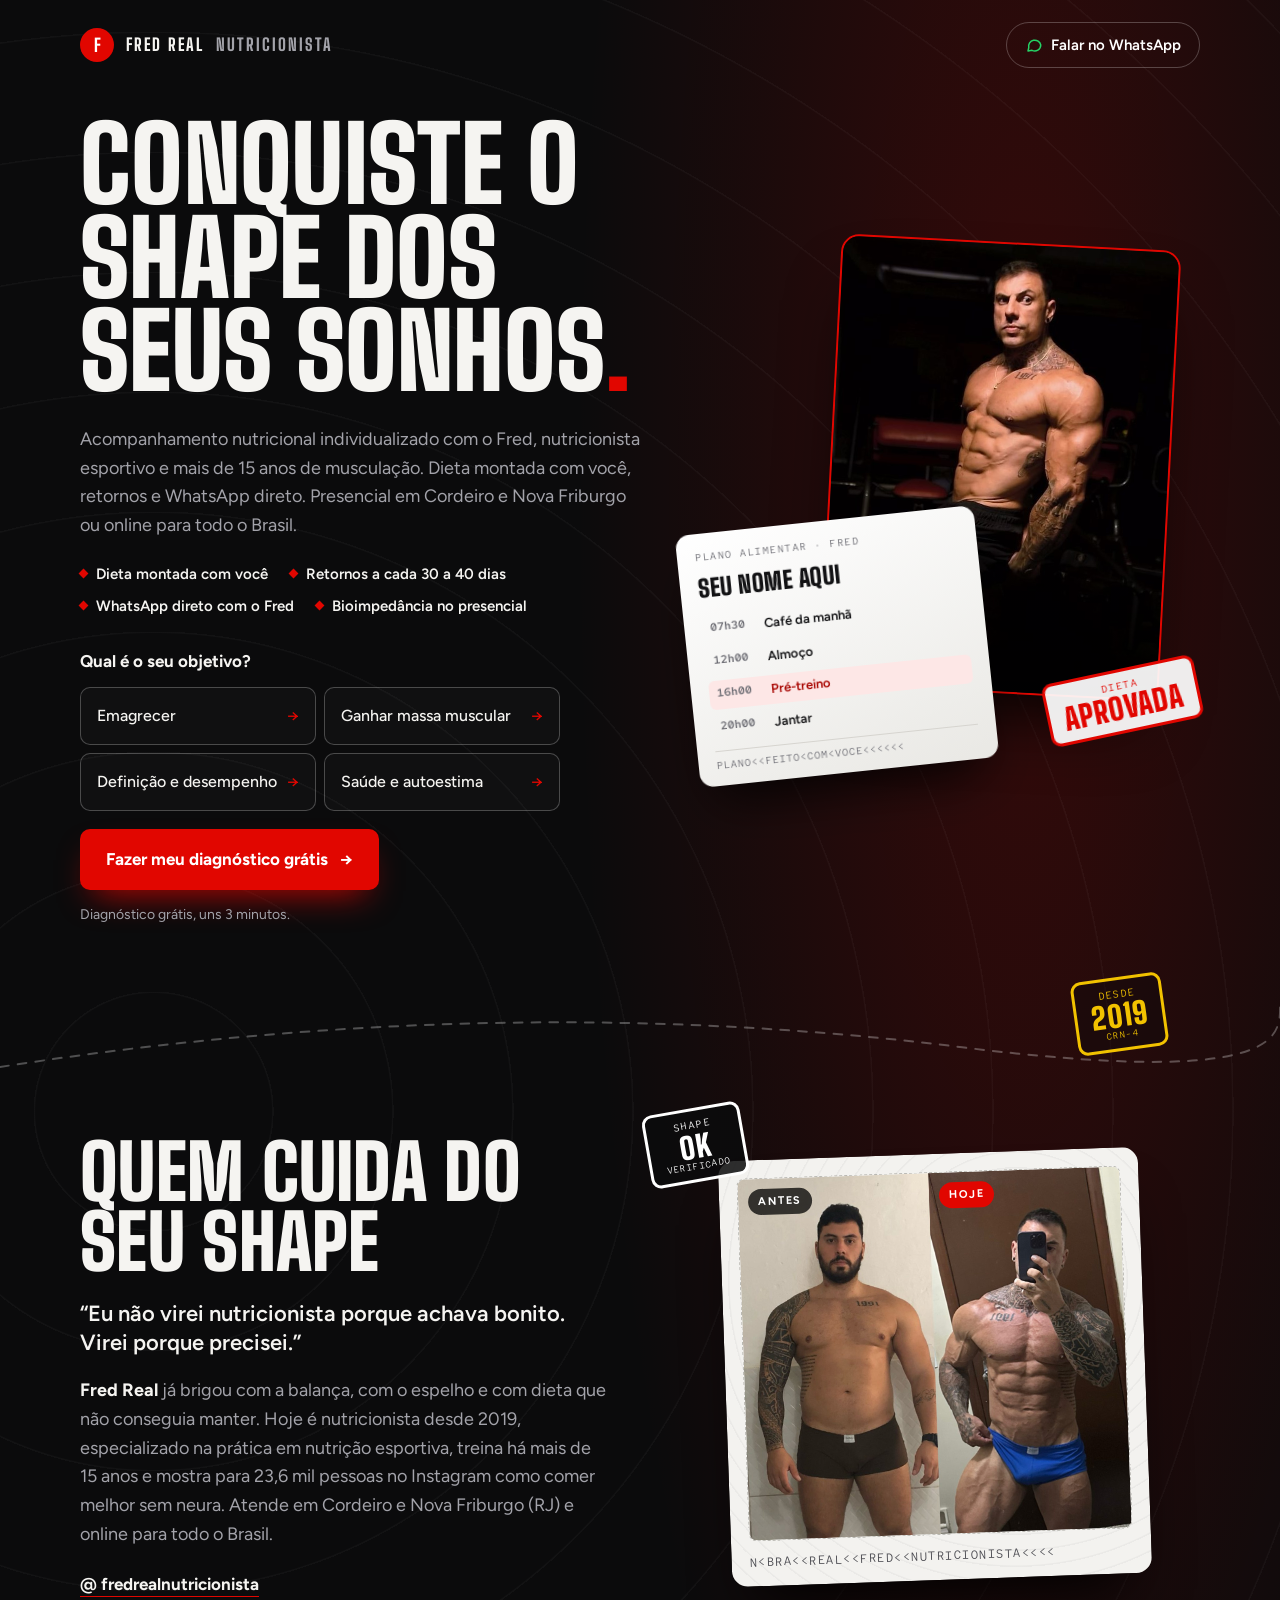
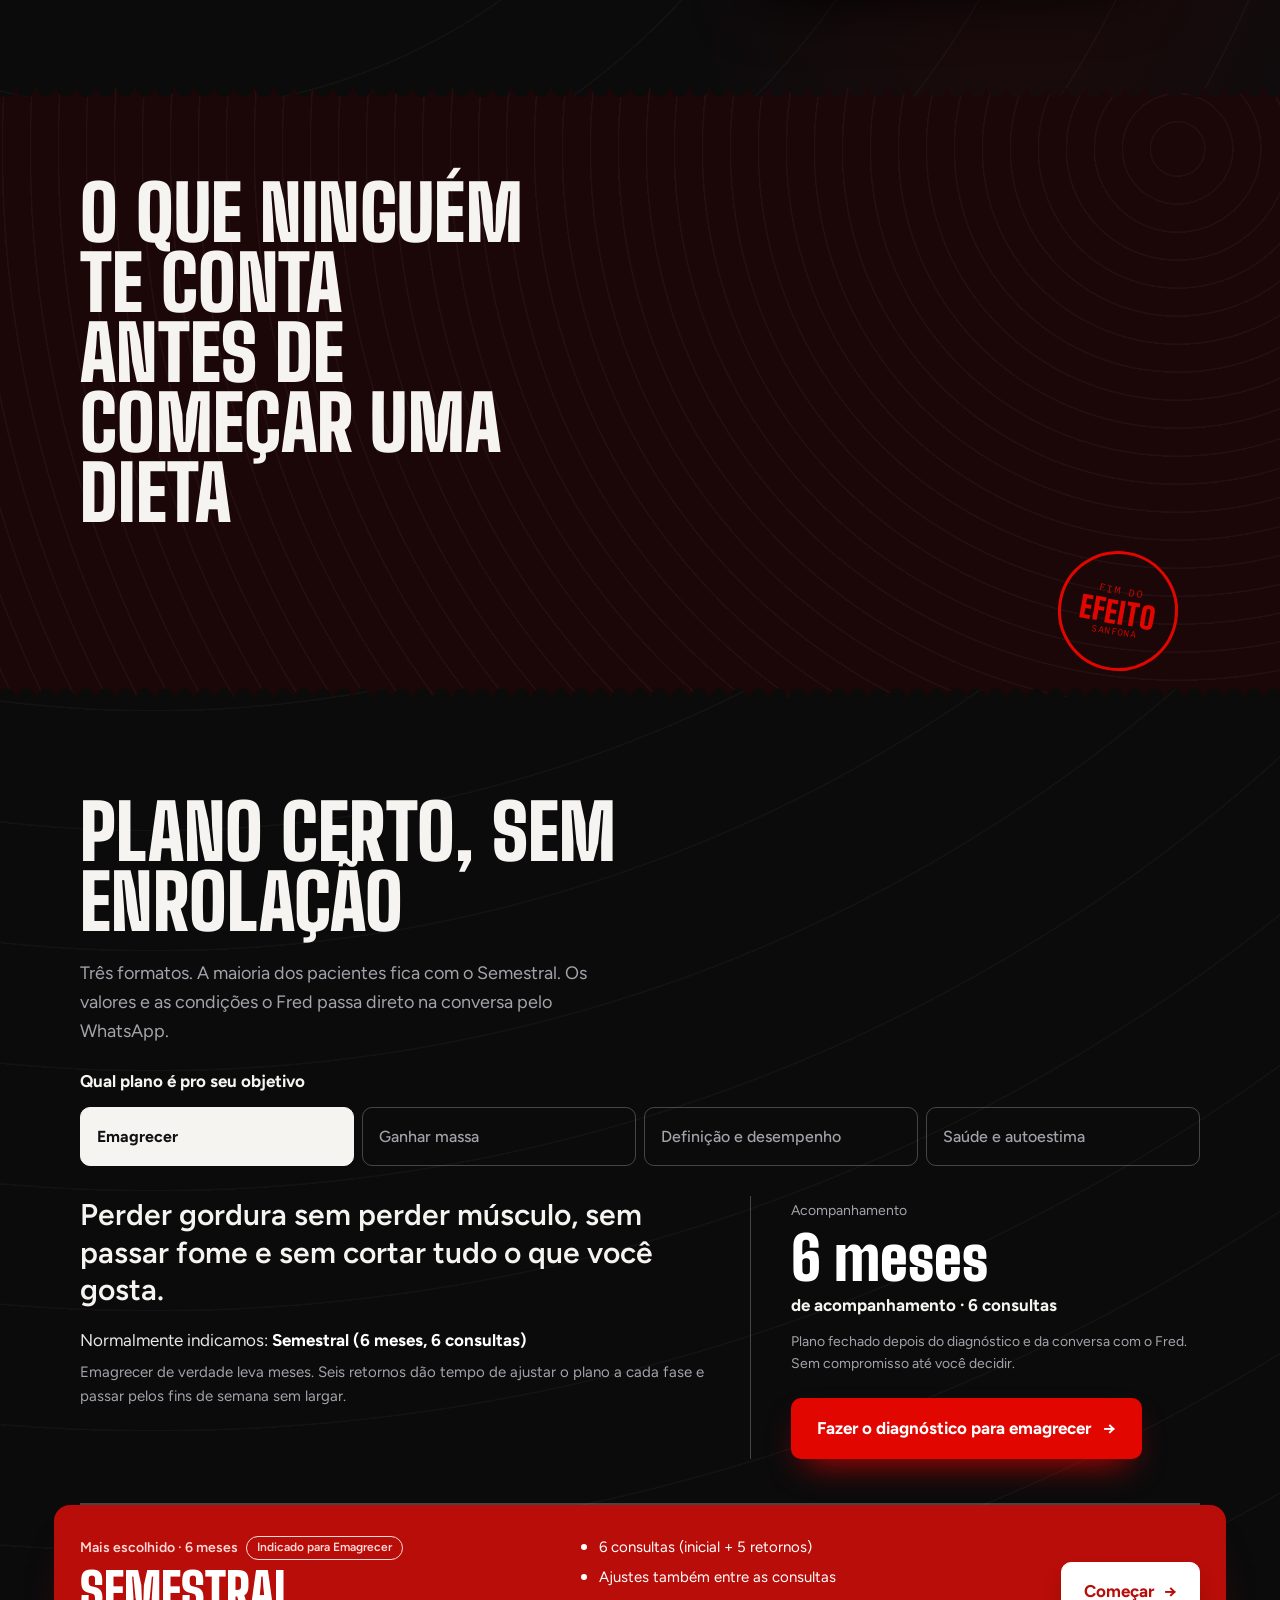
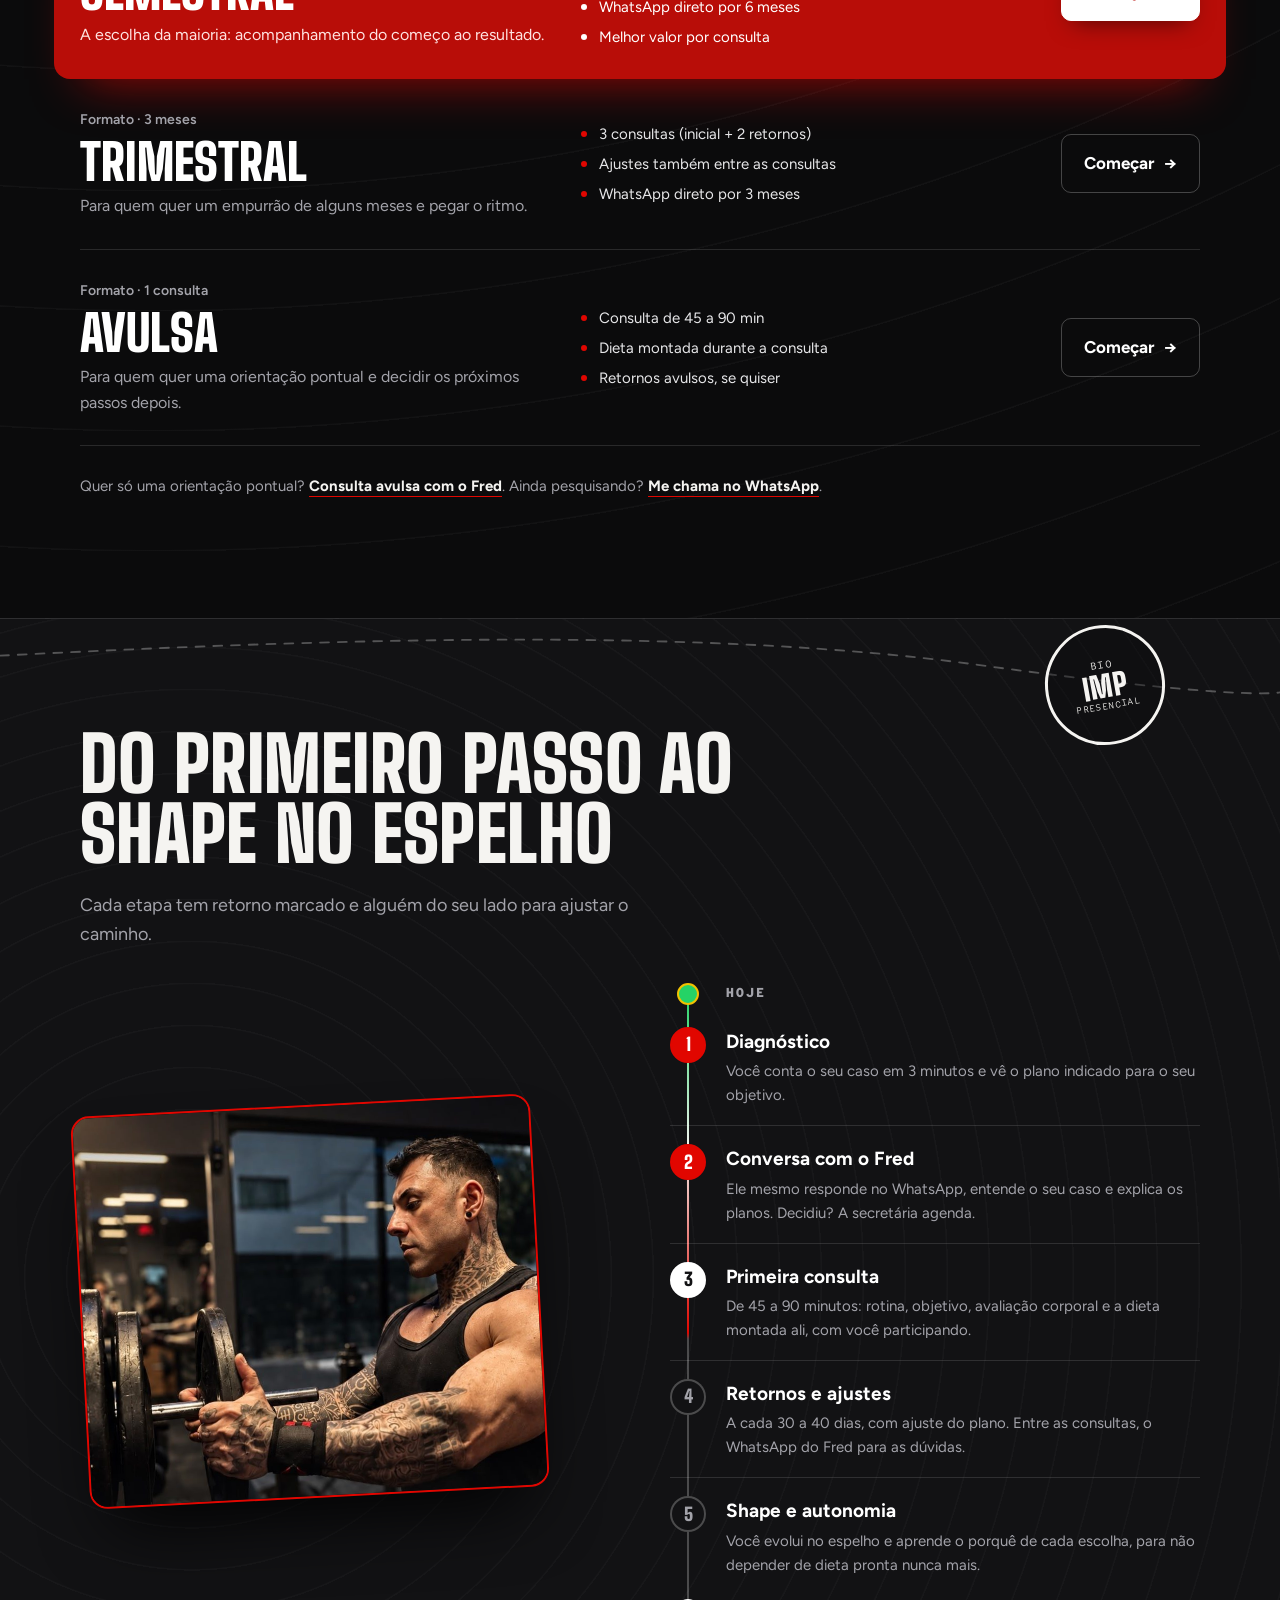
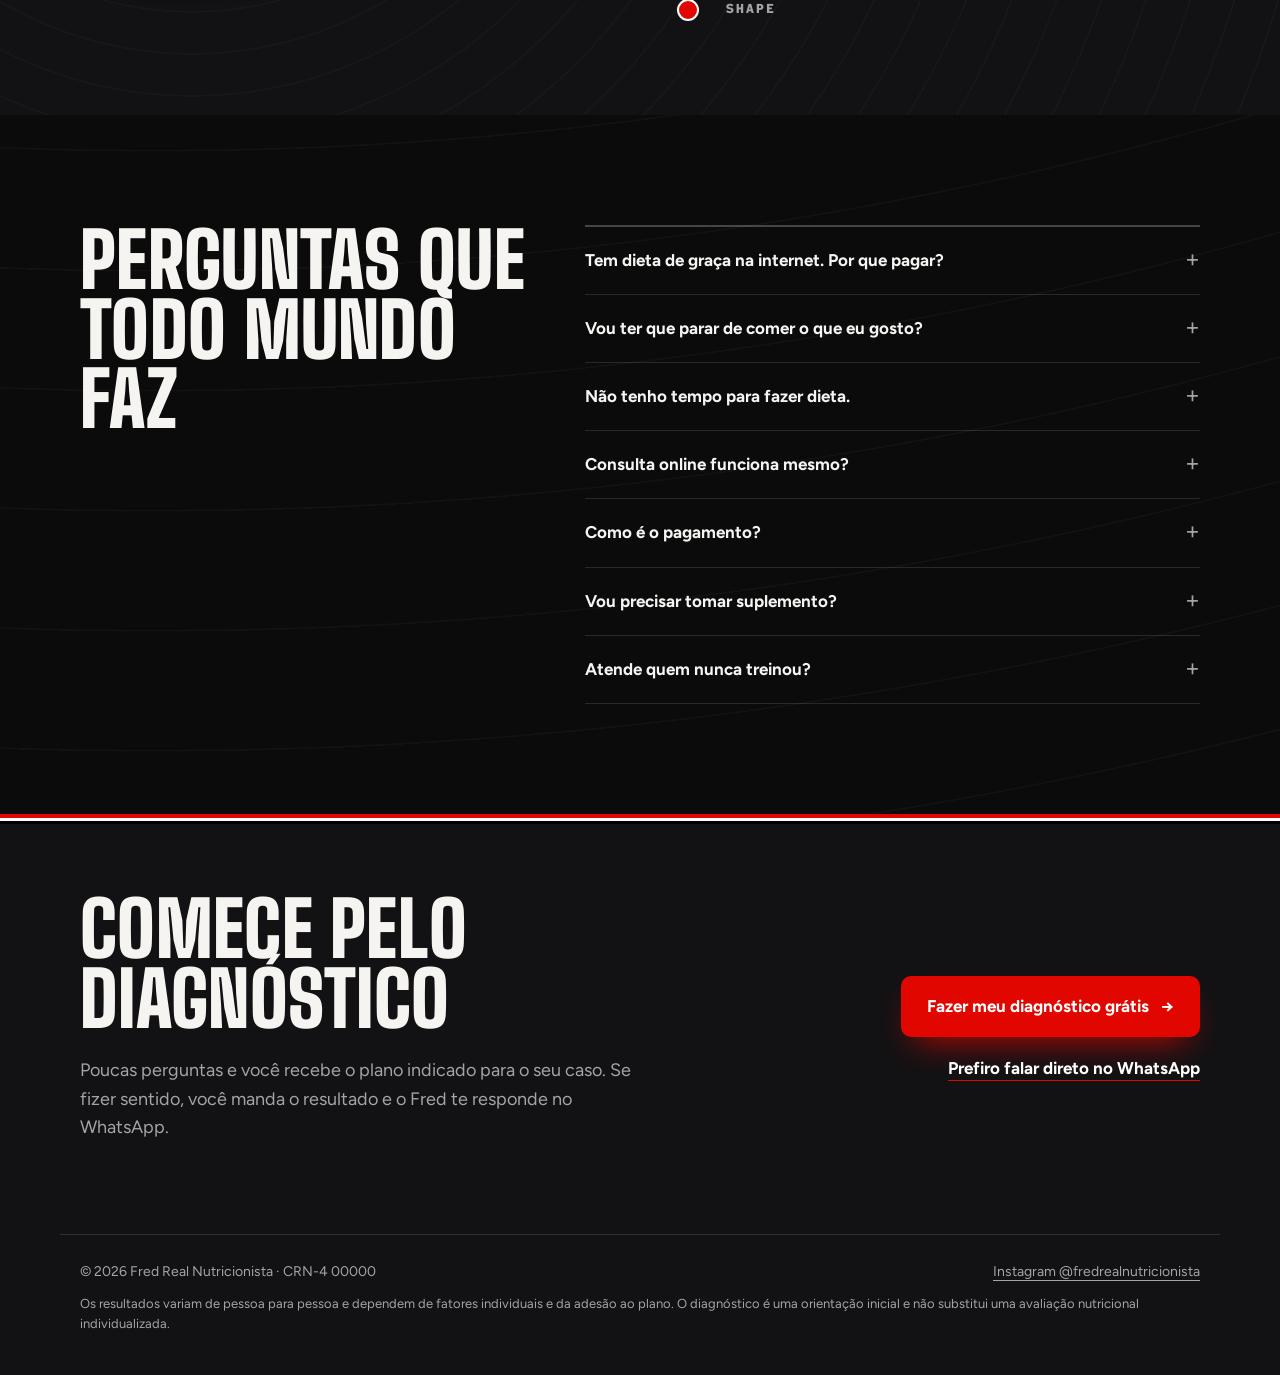
==== commit 76651446: "Troca a página principal pelo formato da lp do Paraguay sem Fronteiras Página escura com as cores do" ====
--- a/index.html
+++ b/index.html
@@ -4,422 +4,236 @@
   <meta charset="utf-8">
   <meta name="viewport" content="width=device-width, initial-scale=1">
   <title>Fred Real Nutricionista · Conquiste o shape dos seus sonhos</title>
-  <meta name="description" content="Acompanhamento nutricional individualizado com o Fred. Presencial em Cordeiro e Nova Friburgo (RJ) e online para todo o Brasil. Faça o diagnóstico e descubra o plano indicado para você.">
+  <meta name="description" content="Acompanhamento nutricional individualizado com o Fred, nutricionista esportivo. Presencial em Cordeiro e Nova Friburgo (RJ) e online para todo o Brasil. Faça o diagnóstico grátis.">
   <meta property="og:title" content="Fred Real Nutricionista · Conquiste o shape dos seus sonhos">
-  <meta property="og:description" content="Não é uma dieta pronta. É um acompanhamento. Faça o diagnóstico grátis e descubra o plano indicado para você.">
+  <meta property="og:description" content="Dieta montada com você, retornos e WhatsApp direto com o Fred. Faça o diagnóstico grátis e descubra o plano indicado para o seu caso.">
   <meta property="og:type" content="website">
-  <meta property="og:image" content="assets/og-image.jpg">
+  <meta property="og:image" content="assets/fred-hero.jpg">
   <meta name="theme-color" content="#0b0b0c">
   <link rel="preconnect" href="https://fonts.googleapis.com">
   <link rel="preconnect" href="https://fonts.gstatic.com" crossorigin>
-  <link href="https://fonts.googleapis.com/css2?family=Big+Shoulders+Display:wght@800;900&family=Red+Hat+Mono:wght@500;700&family=Figtree:wght@400;500;700&family=Instrument+Sans:wght@400;500;600;700&family=Literata:opsz,wght@7..72,400;7..72,500&display=swap" rel="stylesheet">
-  <link rel="stylesheet" href="styles.css?v=202611161516">
+  <link href="https://fonts.googleapis.com/css2?family=Big+Shoulders+Display:wght@700;800;900&family=Figtree:wght@400;500;600;700&family=Red+Hat+Mono:wght@500;700&display=swap" rel="stylesheet">
+  <link rel="stylesheet" href="styles.css?v=1">
 </head>
 <body>
 
-<main id="topo">
-
-  <!-- ================= ABERTURA (igual ao diagnóstico) ================= -->
-  <section class="abertura">
-    <header class="ab-topo ab-wrap">
-      <span class="ab-marca">Fred <em>Nutricionista</em> · Diagnóstico do Shape</span>
-      <a href="#" class="ab-link js-whats" data-msg="paciente">Já sou paciente</a>
-    </header>
-    <div class="ab-wrap ab-grid">
-      <div class="ab-texto">
-        <h1 class="ab-titulo">Antes de começar outra dieta, entenda o que está travando o seu shape</h1>
-        <p class="ab-apoio">
-          Nove perguntas sobre o seu objetivo, a sua rotina e o seu histórico. No fim, você recebe os pontos
-          que mais pesam no seu caso e o plano indicado pra você, sem dieta milagrosa.
-        </p>
-        <a href="#diagnostico" class="ab-cta" id="ab-comecar">
-          Começar o diagnóstico
-          <svg viewBox="0 0 20 20" aria-hidden="true"><path d="M4 10h11m-4-5 5 5-5 5"/></svg>
-        </a>
-        <p class="ab-nota">Leva cerca de 3 minutos.</p>
-      </div>
-
-      <figure class="ab-palco">
-        <div class="ab-card">
-          <img src="assets/fred-hero.jpg" alt="Fred, nutricionista">
-          <figcaption class="ab-card-legenda"><b>Fred Real</b><small>Nutricionista esportivo</small></figcaption>
-        </div>
-      </figure>
-    </div>
-    <p class="ab-wrap ab-prova">Nutricionista desde 2019 · +15 anos de musculação · Presencial em Cordeiro e Nova Friburgo · Online para todo o Brasil</p>
-  </section>
-
-  <!-- ================= GALERIA DE PRINTS ================= -->
-  <section class="secao wrap centro">
-    <h2 class="h-grande">Chega de dieta guardada<br>na galeria de prints.</h2>
-    <p class="texto-centro">
-      Você printa a dieta da blogueira, salva o vídeo do "shape em 30 dias" e aquela lista de alimentos proibidos.
-      Um mês depois, nada disso saiu da galeria.
+<header class="topo moldura">
+  <a href="#" class="marca"><span class="marca-selo">F</span>Fred Real <em>Nutricionista</em></a>
+  <a href="#" class="btn-whats js-whats" data-msg="geral">
+    <svg viewBox="0 0 24 24" aria-hidden="true"><path d="M21 12a8 8 0 0 1-11.6 7.1L4 20l1-4.6A8 8 0 1 1 21 12z"/></svg>
+    Falar no WhatsApp
+  </a>
+</header>
+
+<main>
+  <!-- ================= ABERTURA ================= -->
+  <section class="hero moldura">
+    <div class="hero-texto">
+      <h1 class="titulo-mega">Conquiste o shape dos seus sonhos<span class="vermelho">.</span></h1>
+      <p class="apoio">
+        Acompanhamento nutricional individualizado com o Fred, nutricionista esportivo e mais de 15 anos de musculação.
+        Dieta montada com você, retornos e WhatsApp direto. Presencial em Cordeiro e Nova Friburgo ou online para todo o Brasil.
+      </p>
+      <ul class="selos">
+        <li>Dieta montada com você</li>
+        <li>Retornos a cada 30 a 40 dias</li>
+        <li>WhatsApp direto com o Fred</li>
+        <li>Bioimpedância no presencial</li>
+      </ul>
+      <p class="pergunta-caso">Qual é o seu objetivo?</p>
+      <div class="casos">
+        <a href="diagnostico/?objetivo=emagrecer" class="caso">Emagrecer<i>→</i></a>
+        <a href="diagnostico/?objetivo=massa" class="caso">Ganhar massa muscular<i>→</i></a>
+        <a href="diagnostico/?objetivo=definicao" class="caso">Definição e desempenho<i>→</i></a>
+        <a href="diagnostico/?objetivo=saude" class="caso">Saúde e autoestima<i>→</i></a>
+      </div>
+      <a href="diagnostico/" class="cta">Fazer meu diagnóstico grátis <i>→</i></a>
+      <p class="nota">Diagnóstico grátis, uns 3 minutos.</p>
+    </div>
+
+    <figure class="hero-visual" aria-hidden="true">
+      <div class="card-foto">
+        <img src="assets/fred-hero.jpg" alt="">
+      </div>
+      <div class="cartao-plano">
+        <span class="cp-topo">Plano alimentar · Fred</span>
+        <b class="cp-nome">SEU NOME AQUI</b>
+        <ul>
+          <li><span>07h30</span>Café da manhã</li>
+          <li><span>12h00</span>Almoço</li>
+          <li class="atual"><span>16h00</span>Pré-treino</li>
+          <li><span>20h00</span>Jantar</li>
+        </ul>
+        <span class="cp-mrz">PLANO&lt;&lt;FEITO&lt;COM&lt;VOCE&lt;&lt;&lt;&lt;&lt;&lt;</span>
+      </div>
+      <span class="carimbo carimbo-hero">Dieta<br><b>Aprovada</b></span>
+    </figure>
+  </section>
+
+  <!-- trilha tracejada -->
+  <div class="trilha" aria-hidden="true">
+    <svg viewBox="0 0 1440 120" preserveAspectRatio="none"><path d="M0 90 C 360 40, 720 30, 1080 70 S 1440 60, 1440 30"/></svg>
+    <span class="carimbo carimbo-trilha c-amarelo">Desde<br><b>2019</b><small>CRN-4</small></span>
+  </div>
+
+  <!-- ================= QUEM CUIDA ================= -->
+  <section class="quem moldura">
+    <div class="quem-texto">
+      <h2 class="titulo-grande">Quem cuida do seu shape</h2>
+      <p class="citacao">“Eu não virei nutricionista porque achava bonito. Virei porque precisei.”</p>
+      <p class="apoio">
+        <b>Fred Real</b> já brigou com a balança, com o espelho e com dieta que não conseguia manter. Hoje é nutricionista
+        desde 2019, especializado na prática em nutrição esportiva, treina há mais de 15 anos e mostra para 23,6 mil pessoas
+        no Instagram como comer melhor sem neura. Atende em Cordeiro e Nova Friburgo (RJ) e online para todo o Brasil.
+      </p>
+      <a href="https://www.instagram.com/fredrealnutricionista/" target="_blank" rel="noopener" class="arroba">@ fredrealnutricionista</a>
+    </div>
+    <div class="quem-visual">
+      <div class="doc-foto">
+        <div class="doc-img">
+          <img src="assets/fred-antes-depois.jpg" alt="O próprio Fred, antes e depois">
+          <span class="tag-antes">Antes</span><span class="tag-hoje">Hoje</span>
+        </div>
+        <span class="doc-mrz">N&lt;BRA&lt;&lt;REAL&lt;&lt;FRED&lt;&lt;NUTRICIONISTA&lt;&lt;&lt;&lt;</span>
+      </div>
+      <span class="carimbo carimbo-doc">Shape<br><b>OK</b><small>Verificado</small></span>
+    </div>
+  </section>
+
+  <!-- ================= O QUE NINGUÉM CONTA ================= -->
+  <section class="faixa">
+    <div class="moldura faixa-grid">
+      <h2 class="titulo-grande">O que ninguém te conta antes de começar uma dieta</h2>
+      <div class="verdades">
+        <div class="verdade">
+          <h3>Dieta pronta sai caro.</h3>
+          <p>Parece de graça, mas você paga com semanas de fome, efeito sanfona e a sensação de que "dieta não é pra você". E começa tudo de novo na segunda.</p>
+        </div>
+        <div class="verdade">
+          <h3>Não é falta de força de vontade.</h3>
+          <p>Na maioria das vezes é um plano que não cabe na sua rotina. Quem não entende o porquê de cada escolha larga no primeiro fim de semana.</p>
+        </div>
+        <div class="verdade">
+          <h3>Nem todo caso precisa do plano mais longo.</h3>
+          <p>Se o diagnóstico mostrar que uma consulta resolve o seu caso agora, o Fred fala. Melhor perder a venda do que ganhar um paciente frustrado.</p>
+        </div>
+      </div>
+    </div>
+    <span class="carimbo carimbo-faixa c-vermelho">Fim do<br><b>efeito</b><small>sanfona</small></span>
+  </section>
+
+  <!-- ================= PLANOS ================= -->
+  <section class="planos moldura" id="planos">
+    <h2 class="titulo-grande">Plano certo, sem enrolação</h2>
+    <p class="apoio">Três formatos. A maioria dos pacientes fica com o Semestral. Os valores e as condições o Fred passa direto na conversa pelo WhatsApp.</p>
+
+    <p class="pergunta-caso">Qual plano é pro seu objetivo</p>
+    <div class="abas" role="tablist">
+      <button role="tab" class="aba" data-aba="emagrecer" aria-selected="true">Emagrecer</button>
+      <button role="tab" class="aba" data-aba="massa">Ganhar massa</button>
+      <button role="tab" class="aba" data-aba="definicao">Definição e desempenho</button>
+      <button role="tab" class="aba" data-aba="saude">Saúde e autoestima</button>
+    </div>
+    <div class="aba-painel">
+      <div class="ap-texto">
+        <p class="ap-frase" id="ap-frase"></p>
+        <p class="ap-indica">Normalmente indicamos: <b id="ap-indica"></b></p>
+        <p class="ap-obs" id="ap-obs"></p>
+      </div>
+      <div class="ap-lado">
+        <span class="ap-rot">Acompanhamento</span>
+        <b class="ap-tempo" id="ap-tempo"></b>
+        <span class="ap-sub" id="ap-sub"></span>
+        <p class="ap-nota">Plano fechado depois do diagnóstico e da conversa com o Fred. Sem compromisso até você decidir.</p>
+        <a href="diagnostico/" class="cta" id="ap-cta">Fazer o diagnóstico <i>→</i></a>
+      </div>
+    </div>
+
+    <div class="formatos" id="formatos"></div>
+
+    <p class="formatos-rodape">
+      Quer só uma orientação pontual? <a href="#" class="js-whats" data-msg="avulsa">Consulta avulsa com o Fred</a>.
+      Ainda pesquisando? <a href="#" class="js-whats" data-msg="geral">Me chama no WhatsApp</a>.
     </p>
-    <p class="texto-centro">
-      O acompanhamento com o Fred junta tudo num lugar só: um plano feito para você, explicado em linguagem simples,
-      e alguém do seu lado para ajustar o caminho.
-    </p>
-
-    <div class="prints-mapa">
-      <div class="galeria">
-        <div class="galeria-abas"><span>▦</span><span class="ativa">🔖</span></div>
-        <div class="galeria-grid">
-          <div class="print p1"><span class="play">▶</span><b>Shape em 30 dias</b></div>
-          <div class="print p2"><b>Dieta da blogueira</b></div>
-          <div class="print p3"><span class="play">▶</span><b>Detox de 3 dias</b></div>
-          <div class="print p4"><b>Lista de proibidos</b></div>
-          <div class="print p5"><span class="play">▶</span><b>Jejum milagroso</b></div>
-          <div class="print p6"><b>Cardápio do famoso</b></div>
-        </div>
-      </div>
-      <div class="seta-pontos" aria-hidden="true"></div>
-      <div class="caminho pontilhado">
-        <div class="no n1"><span>1</span><b>Rotina</b></div>
-        <div class="no n2"><span>2</span><b>Avaliação</b></div>
-        <div class="no n3"><span>3</span><b>Objetivo</b></div>
-        <div class="no n4"><span>4</span><b>Dieta com você</b></div>
-        <div class="no n5"><span>5</span><b>Ajustes</b></div>
-        <div class="no n6"><span>6</span><b>Resultado</b></div>
-      </div>
-    </div>
-  </section>
-
-  <!-- ================= DORES ================= -->
-  <section class="secao wrap dores">
-    <h2 class="h-grande dores-titulo">Informação você já tem de sobra. O que falta é saber o que fazer.</h2>
-    <div class="dores-lista">
-      <blockquote class="aspas a1">Você treina, faz dieta e não vê resultado nenhum no espelho.</blockquote>
-      <blockquote class="aspas a2">Começa a dieta na segunda e na quarta já largou.</blockquote>
-      <blockquote class="aspas a3">Você não quer passar fome nem parar de comer o que gosta.</blockquote>
-      <blockquote class="aspas a4">Cada vídeo da internet fala uma coisa, e você não sabe em quem acreditar.</blockquote>
-      <blockquote class="aspas a5">Já tentou de tudo e dá um desânimo só de pensar em começar de novo.</blockquote>
-      <div class="linha-pontos" aria-hidden="true"></div>
-      <div class="ordem pontilhado">
-        <div class="ordem-ics">
-          <span class="ic"><svg viewBox="0 0 24 24"><path d="M9 11l3 3 8-8M20 12v7a2 2 0 0 1-2 2H6a2 2 0 0 1-2-2V5a2 2 0 0 1 2-2h11"/></svg></span>
-          <span class="ic ic-vermelho"><svg viewBox="0 0 24 24"><path d="M12 8v4l3 2M12 3a9 9 0 1 0 0 18 9 9 0 0 0 0-18z"/></svg></span>
-          <span class="ic"><svg viewBox="0 0 24 24"><path d="M21 12a8 8 0 0 1-11.6 7.1L4 20l1-4.6A8 8 0 1 1 21 12z"/></svg></span>
-        </div>
-        <h3 class="h-media">Você precisa de um método:</h3>
-        <p>um plano feito para a sua rotina, alguém que explique o porquê de cada escolha e acompanhamento para não largar no meio.</p>
-      </div>
-    </div>
-  </section>
-
-  <!-- ================= HISTÓRIA ================= -->
-  <section class="faixa-escura">
-    <div class="wrap historia">
-      <div class="historia-texto">
-        <span class="pill pill-escura">Quem é o Fred</span>
-        <h2 class="h-grande">Eu não virei nutricionista porque achava bonito. <span class="vermelho">Virei porque precisei.</span></h2>
-        <p>
-          Já briguei com a balança, com o espelho e com dieta que eu não conseguia manter. Sei bem como é se esforçar,
-          não ver resultado e não entender o porquê. Foi isso que me levou a estudar Nutrição.
-        </p>
-        <p>
-          Sou nutricionista desde 2019, especializado na prática em nutrição esportiva, e treino musculação há mais de
-          15 anos. Também estou concluindo a graduação em Educação Física.
-        </p>
-        <p>
-          Meu atendimento é direto, descontraído e sem complicação. Você vai rir, vai entender e vai sair sabendo
-          exatamente o que fazer.
-        </p>
-        <p class="assinatura">"Meu papel não é lhe entregar um cardápio, e sim transformar sua vida."</p>
-      </div>
-      <div class="historia-foto">
-        <img src="assets/fred-antes-depois.jpg" alt="O próprio Fred, antes e depois da mudança na alimentação e no treino" onerror="this.parentElement.classList.add('sem-foto'); this.remove()">
-        <span class="foto-antes">Antes</span><span class="foto-depois">Hoje</span>
-        <div class="foto-etiqueta"><b>Eu mesmo.</b><small>Fred · Nutricionista · CRN-4 <span class="js-crn"></span></small></div>
-      </div>
-    </div>
-  </section>
-
-  <!-- ================= O QUE TEM NO ACOMPANHAMENTO ================= -->
-  <section class="secao wrap recursos">
-    <div class="recursos-visual">
-      <div class="visual-card pontilhado">
-        <span class="pill visual-contador"><i></i><span id="vc-n">1</span> de 7</span>
-        <div class="visual-centro">
-          <span class="visual-num" id="vc-num">01</span>
-          <b class="visual-tit" id="vc-tit">Consulta sem pressa</b>
-        </div>
-      </div>
-    </div>
-    <div class="recursos-lista">
-      <h2 class="h-grande">Veja o que tem dentro do acompanhamento.</h2>
-      <article class="recurso" data-tit="Consulta sem pressa">
-        <h3><i></i>Consulta sem pressa</h3>
-        <p>A primeira consulta dura de 45 a 90 minutos. O Fred quer saber da sua rotina, do seu treino, do que você gosta (e não gosta) de comer e de onde você costuma travar.</p>
-      </article>
-      <article class="recurso" data-tit="Avaliação corporal">
-        <h3><i></i>Avaliação corporal</h3>
-        <p>No presencial, avaliação de composição corporal por bioimpedância. No online, a evolução é acompanhada por fotos e informações que você envia, respeitando os limites desse método.</p>
-      </article>
-      <article class="recurso" data-tit="Dieta montada com você">
-        <h3><i></i>Dieta montada com você</h3>
-        <p>Nada de papel pronto. O plano é construído durante a consulta, com a sua participação, em cima da sua rotina e das suas preferências. Se não cabe na sua vida, não serve.</p>
-      </article>
-      <article class="recurso" data-tit="Tudo explicado">
-        <h3><i></i>Tudo explicado</h3>
-        <p>Linguagem simples, sem termo técnico desnecessário. "Meu objetivo é fazer você compreender, e não impressionar." Você sai sabendo o que fazer e por quê.</p>
-      </article>
-      <article class="recurso" data-tit="Suplementação, se fizer sentido">
-        <h3><i class="r"></i>Suplementação, se fizer sentido</h3>
-        <p>O Fred avalia se você precisa de algum suplemento. Se precisar, explica qual e por quê. Se não precisar, não precisa. Suplemento é complemento, e não atalho.</p>
-      </article>
-      <article class="recurso" data-tit="Retornos e ajustes">
-        <h3><i class="r"></i>Retornos e ajustes</h3>
-        <p>Retornos geralmente a cada 30 a 40 dias, com reavaliação e ajuste do plano. E se precisar mudar algo antes, a dieta também pode ser ajustada entre as consultas.</p>
-      </article>
-      <article class="recurso" data-tit="WhatsApp direto com o Fred">
-        <h3><i></i>WhatsApp direto com o Fred</h3>
-        <p>Bateu a dúvida no mercado, no restaurante ou no fim de semana? Você tem contato direto com o Fred para tirar dúvidas do acompanhamento. Você não fica sozinho depois da consulta.</p>
-      </article>
-      <p class="recursos-extra">E no presencial, a primeira consulta ainda vem com uma garrafa de água de cortesia. 💧</p>
-      <a href="#diagnostico" class="btn">Fazer meu diagnóstico</a>
+  </section>
+
+  <!-- ================= ETAPAS ================= -->
+  <section class="etapas-sec">
+    <div class="trilha trilha-topo" aria-hidden="true">
+      <svg viewBox="0 0 1440 120" preserveAspectRatio="none"><path d="M0 40 C 400 20, 800 10, 1100 50 S 1440 80, 1440 80"/></svg>
+      <span class="carimbo carimbo-etapas c-branco">Bio<br><b>imp</b><small>Presencial</small></span>
+    </div>
+    <div class="moldura">
+      <h2 class="titulo-grande">Do primeiro passo ao shape no espelho</h2>
+      <p class="apoio">Cada etapa tem retorno marcado e alguém do seu lado para ajustar o caminho.</p>
+      <div class="etapas-grid">
+        <div class="etapas-visual">
+          <div class="card-foto card-foto-largo">
+            <img src="assets/fred-treino.jpg" alt="Fred treinando">
+          </div>
+        </div>
+        <ol class="linha">
+          <li class="ponta"><i class="pt pt-verde"></i><span>Hoje</span></li>
+          <li><b class="n n-ativo">1</b><div><h3>Diagnóstico</h3><p>Você conta o seu caso em 3 minutos e vê o plano indicado para o seu objetivo.</p></div></li>
+          <li><b class="n n-ativo">2</b><div><h3>Conversa com o Fred</h3><p>Ele mesmo responde no WhatsApp, entende o seu caso e explica os planos. Decidiu? A secretária agenda.</p></div></li>
+          <li><b class="n n-branco">3</b><div><h3>Primeira consulta</h3><p>De 45 a 90 minutos: rotina, objetivo, avaliação corporal e a dieta montada ali, com você participando.</p></div></li>
+          <li><b class="n">4</b><div><h3>Retornos e ajustes</h3><p>A cada 30 a 40 dias, com ajuste do plano. Entre as consultas, o WhatsApp do Fred para as dúvidas.</p></div></li>
+          <li><b class="n">5</b><div><h3>Shape e autonomia</h3><p>Você evolui no espelho e aprende o porquê de cada escolha, para não depender de dieta pronta nunca mais.</p></div></li>
+          <li class="ponta"><i class="pt pt-vermelho"></i><span>Shape</span></li>
+        </ol>
+      </div>
     </div>
   </section>
 
   <!-- ================= RESULTADOS (aparece só quando houver fotos em RESULTADOS no script.js) ================= -->
-  <section class="secao wrap" id="resultados" hidden>
-    <div class="centro">
-      <span class="pill">Pacientes do Fred</span>
-      <h2 class="h-grande">Quem já fez o caminho.</h2>
-      <p class="texto-centro">Pacientes reais, que autorizaram mostrar a sua evolução. Cada corpo responde de um jeito: o resultado depende de fatores individuais e da adesão ao plano.</p>
-    </div>
+  <section class="resultados moldura" id="resultados" hidden>
+    <h2 class="titulo-grande">Quem já fez o caminho</h2>
+    <p class="apoio">Pacientes do Fred que autorizaram mostrar a sua evolução. Cada corpo responde de um jeito.</p>
     <div class="resultados-grade" id="resultados-grade"></div>
   </section>
 
-  <!-- ================= FUNCIONA ASSIM ================= -->
-  <section class="secao wrap">
-    <h2 class="h-grande">Funciona assim:</h2>
-    <div class="passos pontilhado">
-      <div class="passo">
-        <div class="passo-topo"><span class="bola">1</span><span class="tracejado"></span></div>
-        <h3>Você faz o diagnóstico.</h3>
-        <p>Nove perguntas rápidas e você descobre o que mais pesa no seu caso e qual plano é o mais indicado.</p>
-      </div>
-      <div class="passo">
-        <div class="passo-topo"><span class="bola">2</span><span class="tracejado"></span></div>
-        <h3>Você conversa com o Fred.</h3>
-        <p>Ele mesmo responde no WhatsApp, entende o seu objetivo e explica como funciona o acompanhamento e os planos.</p>
-      </div>
-      <div class="passo">
-        <div class="passo-topo"><span class="bola">3</span></div>
-        <h3>Você começa.</h3>
-        <p>Decidiu? A secretária agenda a sua consulta e te orienta sobre o pagamento. A partir daí, é você e o Fred no mesmo time.</p>
-      </div>
-    </div>
-  </section>
-
-  <!-- ================= HÁBITO ================= -->
-  <section class="wrap">
-    <div class="habito">
-      <div class="habito-texto">
-        <h2 class="h-grande">Shape também<br>é hábito.</h2>
-        <p>
-          Resultado não vem de uma semana perfeita. Vem de meses fazendo o possível com constância. Por isso o
-          acompanhamento tem retorno marcado, ajuste quando a vida muda e alguém cobrando (com carinho) do outro lado.
-        </p>
-      </div>
-      <div class="cartao-semestre">
-        <div class="cs-topo"><span class="ic ic-vermelho"><svg viewBox="0 0 24 24"><path d="M8 2v4M16 2v4M3 10h18M5 4h14a2 2 0 0 1 2 2v14a2 2 0 0 1-2 2H5a2 2 0 0 1-2-2V6a2 2 0 0 1 2-2z"/></svg></span><b>Plano semestral</b></div>
-        <div class="cs-num">6<small>consultas</small></div>
-        <div class="cs-meses">
-          <div><i class="on"></i><span>mês 1</span></div>
-          <div><i class="on"></i><span>mês 2</span></div>
-          <div><i class="on"></i><span>mês 3</span></div>
-          <div><i></i><span>mês 4</span></div>
-          <div><i></i><span>mês 5</span></div>
-          <div><i class="atual"></i><span>mês 6</span></div>
-        </div>
-      </div>
-    </div>
-  </section>
-
-  <!-- ================= DIAGNÓSTICO ================= -->
-  <section class="secao wrap" id="diagnostico">
-    <div class="centro">
-      <span class="pill">Diagnóstico do Shape · grátis</span>
-      <h2 class="h-grande">Descubra o plano<br>indicado pra você.</h2>
-      <p class="texto-centro">Nove perguntas sobre o seu objetivo, a sua rotina e o seu histórico. No fim, você vê os pontos que mais pesam no seu caso e o plano que faz mais sentido, sem dieta milagrosa.</p>
-    </div>
-
-    <div class="quiz" id="quiz">
-      <!-- início -->
-      <div class="q-tela" id="q-inicio">
-        <div class="q-bilhete">
-          <div class="qb-rota"><div><small>De</small><b>Hoje</b></div><svg viewBox="0 0 60 16"><path d="M2 8h50m-8-6 8 6-8 6" fill="none" stroke="currentColor" stroke-width="2"/></svg><div><small>Para</small><b>Shape</b></div></div>
-          <div class="qb-dados"><span>9 perguntas</span><span>3 min</span><span>Resultado na hora</span></div>
-        </div>
-        <button class="btn btn-largo" type="button" id="q-comecar">Começar o diagnóstico →</button>
-      </div>
-
-      <!-- perguntas -->
-      <div class="q-tela" id="q-perguntas" hidden>
-        <div class="q-rota" aria-hidden="true">
-          <span>Hoje</span><div class="q-trilho"><div class="q-feito" id="q-feito"></div><div class="q-marcador" id="q-marcador"></div></div><span>Shape</span>
-        </div>
-        <div id="q-pergunta" aria-live="polite"></div>
-      </div>
-
-      <!-- dados -->
-      <form class="q-tela" id="q-dados" novalidate hidden>
-        <p class="q-contador">QUASE LÁ</p>
-        <h3 class="q-titulo">Para quem é esse diagnóstico?</h3>
-        <p class="q-apoio">Você vê o resultado na hora e pode receber a explicação completa do Fred pelo WhatsApp.</p>
-        <label class="campo"><span>Nome</span><input name="nome" autocomplete="name" required></label>
-        <label class="campo"><span>WhatsApp com DDD</span><input name="whatsapp" type="tel" inputmode="tel" autocomplete="tel" placeholder="(22) 99999-9999" required></label>
-        <p class="erro" id="q-erro" role="alert" hidden></p>
-        <p class="privacidade">Seus dados ficam só com o Fred e a equipe dele e não são vendidos nem repassados a mais ninguém.</p>
-        <button class="btn btn-largo" type="submit">Ver meu diagnóstico →</button>
-        <button class="link-voltar" type="button" id="q-voltar-dados">Voltar</button>
-      </form>
-
-      <!-- resultado -->
-      <div class="q-tela" id="q-resultado" hidden>
-        <p class="q-contador">SEU DIAGNÓSTICO</p>
-        <h3 class="q-titulo" id="r-titulo"></h3>
-        <p class="q-apoio" id="r-resumo"></p>
-
-        <div class="r-plano">
-          <span class="r-tag">Plano indicado para você</span>
-          <b class="r-plano-nome" id="r-plano-nome"></b>
-          <span class="r-plano-preco" id="r-plano-preco"></span>
-          <ul class="r-porque" id="r-porque"></ul>
-        </div>
-
-        <h4 class="r-sub">O que mais pesa no seu caso</h4>
-        <ol class="r-pontos" id="r-pontos"></ol>
-        <p class="r-modalidade" id="r-modalidade"></p>
-
-        <a class="btn btn-largo" id="r-whats" href="#" target="_blank" rel="noopener">Mandar meu diagnóstico para o Fred →</a>
-        <p class="mini">Abre o WhatsApp com as suas respostas já escritas. Você só aperta enviar.</p>
-        <div class="r-links">
-          <a href="#planos" id="r-ver-planos">Comparar todos os planos</a>
-          <button type="button" class="link-voltar" id="q-refazer">Refazer o diagnóstico</button>
-        </div>
-      </div>
-    </div>
-  </section>
-
-  <!-- ================= PLANOS ================= -->
-  <section class="secao wrap" id="planos">
-    <div class="centro">
-      <h2 class="h-grande">Escolha o seu plano.</h2>
-      <p class="texto-centro">Todos os planos têm a mesma consulta completa e o mesmo cuidado. A diferença é por quanto tempo o Fred caminha junto com você.</p>
-    </div>
-    <div class="planos" id="planos-lista"></div>
-    <p class="planos-nota" id="planos-nota"></p>
-
-    <div class="conta">
-      <div class="recibo">
-        <div class="recibo-cab"><span>No plano semestral</span><span>Incluso</span></div>
-        <ul>
-          <li><span>Consultas individuais (inicial + 5 retornos)</span><b>6</b></li>
-          <li><span>Dieta montada com você e ajustada a cada retorno</span><b>✓</b></li>
-          <li><span>Ajustes também entre as consultas, quando necessário</span><b>✓</b></li>
-          <li><span>WhatsApp direto com o Fred para dúvidas</span><b>6 meses</b></li>
-          <li><span>Avaliação de composição corporal (bioimpedância, no presencial)</span><b>✓</b></li>
-          <li><span>Avaliação de suplementação, quando pertinente</span><b>✓</b></li>
-          <li><span>Explicação de cada escolha, em linguagem simples</span><b>✓</b></li>
-        </ul>
-        <div class="recibo-total"><span>Acompanhamento</span><b>6 meses</b></div>
-        <span class="carimbo carimbo-recibo" id="carimbo-recibo">Mais indicado</span>
-      </div>
-      <div class="conta-texto">
-        <p class="h-media">Uma dieta pronta te entrega um papel. O acompanhamento te entrega um caminho.</p>
-        <p>No semestral, você tem tempo para construir hábito, passar pelos fins de semana, pelas festas e pelas semanas difíceis com alguém ajustando o plano do seu lado.</p>
-        <p class="h-media h-pequena" id="conta-destaque">E é o plano em que cada consulta sai mais em conta.</p>
-        <p class="mini esquerda">Formas de pagamento: PIX, cartão de crédito, cartão de débito e dinheiro. Condições de parcelamento confirmadas no fechamento.</p>
-        <a href="#" class="btn js-whats" data-msg="semestral">Quero o plano semestral</a>
-      </div>
-    </div>
-  </section>
-
-  <!-- ================= ONDE ================= -->
-  <section class="secao wrap">
-    <h2 class="h-grande centro">Presencial ou online.<br>Você escolhe.</h2>
-    <div class="modos">
-      <article class="modo">
-        <span class="pill pill-vermelha">Presencial</span>
-        <h3 class="h-media">Cordeiro e Nova Friburgo (RJ)</h3>
-        <p>Para quem é de Cordeiro, Nova Friburgo e cidades próximas e quer a consulta olho no olho.</p>
-        <ul class="lista-check">
-          <li>Bioimpedância na consulta</li>
-          <li>Dieta montada durante a consulta, com você</li>
-          <li>Retornos e WhatsApp direto</li>
-          <li>Garrafa de água de cortesia na primeira consulta</li>
-        </ul>
-        <a href="#" class="btn btn-largo js-whats" data-msg="presencial">Quero atendimento presencial</a>
-      </article>
-      <article class="modo">
-        <span class="pill pill-preta">Online</span>
-        <h3 class="h-media">Para todo o Brasil</h3>
-        <p>Consulta por vídeo, ao vivo, de onde você estiver. O mesmo cuidado, sem sair de casa.</p>
-        <ul class="lista-check">
-          <li>Consulta por chamada de vídeo</li>
-          <li>Dieta montada ao vivo, com a sua participação</li>
-          <li>Evolução acompanhada por fotos e informações</li>
-          <li>WhatsApp direto entre as consultas</li>
-        </ul>
-        <a href="#" class="btn btn-largo btn-preto js-whats" data-msg="online">Quero atendimento online</a>
-      </article>
-    </div>
-  </section>
-
-  <!-- ================= FAQ ================= -->
-  <section class="secao wrap faq-wrap">
-    <h2 class="h-grande centro">Perguntas frequentes</h2>
-    <div class="faq">
-      <details><summary><span class="faq-n">01</span>Tem dieta de graça na internet. Por que pagar?<i></i></summary>
-        <p>Quando o chuveiro queima, você chama alguém que entende do assunto, né? Com o seu corpo é a mesma lógica. Informação tem de sobra; o problema é que ela é genérica, e você não é. No acompanhamento, a informação vira estratégia para a sua rotina, o seu treino e o seu histórico, e alguém ajusta o caminho quando a vida muda.</p></details>
-      <details><summary><span class="faq-n">02</span>Tá caro, não tenho dinheiro agora.<i></i></summary>
-        <p>Entendo. Mas compare o que está incluso: consultas periódicas, um plano feito para você, ajustes ao longo do processo e contato direto com o Fred. Tem plano semestral, trimestral e consulta avulsa, com pagamento no PIX, cartão de crédito, débito ou dinheiro. Chama o Fred que vocês veem juntos o que faz sentido para o seu momento.</p></details>
-      <details><summary><span class="faq-n">03</span>Vou ter que parar de comer o que eu gosto?<i></i></summary>
-        <p>Não. A dieta é construída junto com você e leva em conta as suas preferências. Restrição desnecessária é o caminho mais rápido para desistir, e o objetivo aqui é você conseguir manter.</p></details>
-      <details><summary><span class="faq-n">04</span>Não tenho tempo para fazer dieta.<i></i></summary>
-        <p>Por isso mesmo a dieta tem que se adaptar à sua rotina, e não o contrário. O plano é montado em cima do seu horário de trabalho, de treino e do que é viável no seu dia a dia.</p></details>
-      <details><summary><span class="faq-n">05</span>Já desisti de outras dietas. Por que agora seria diferente?<i></i></summary>
-        <p>Porque você não vai receber um papel e ser deixado sozinho. A dieta é feita com você, cabe na sua vida, é explicada para você entender e tem retorno marcado, ajuste entre as consultas e WhatsApp direto. O primeiro passo não precisa ser perfeito, precisa ser possível.</p></details>
-      <details><summary><span class="faq-n">06</span>Consulta online funciona mesmo?<i></i></summary>
-        <p>Funciona. A consulta é ao vivo, por vídeo, e a dieta é montada com você durante a chamada. A evolução é acompanhada por fotos e informações que você envia (a bioimpedância é exclusiva do presencial), e as dúvidas são resolvidas pelo WhatsApp.</p></details>
-      <details><summary><span class="faq-n">07</span>Vou precisar tomar suplemento?<i></i></summary>
+  <!-- ================= PERGUNTAS ================= -->
+  <section class="faq moldura">
+    <h2 class="titulo-grande">Perguntas que todo mundo faz</h2>
+    <div class="faq-lista">
+      <details><summary>Tem dieta de graça na internet. Por que pagar?</summary>
+        <p>Quando o chuveiro queima, você chama alguém que entende, né? Informação tem de sobra; o problema é que ela é genérica, e você não é. No acompanhamento, ela vira estratégia para a sua rotina, o seu treino e o seu histórico, com alguém ajustando o caminho.</p></details>
+      <details><summary>Vou ter que parar de comer o que eu gosto?</summary>
+        <p>Não. A dieta é montada com você e leva em conta as suas preferências. Restrição desnecessária é o caminho mais rápido para desistir.</p></details>
+      <details><summary>Não tenho tempo para fazer dieta.</summary>
+        <p>Por isso mesmo o plano é feito em cima do seu horário de trabalho, de treino e do que é viável no seu dia a dia. A dieta se adapta à sua rotina, e não o contrário.</p></details>
+      <details><summary>Consulta online funciona mesmo?</summary>
+        <p>Funciona. É ao vivo, por vídeo, com a dieta montada durante a chamada. A evolução é acompanhada por fotos e informações que você envia (a bioimpedância é só no presencial), e as dúvidas vão pelo WhatsApp.</p></details>
+      <details><summary>Como é o pagamento?</summary>
+        <p>PIX, cartão de crédito, cartão de débito ou dinheiro. As condições de parcelamento são confirmadas no fechamento, depois da conversa com o Fred.</p></details>
+      <details><summary>Vou precisar tomar suplemento?</summary>
         <p>Só se fizer sentido para o seu caso. A suplementação é avaliada individualmente na consulta, quando pertinente.</p></details>
-      <details><summary><span class="faq-n">08</span>Atende quem nunca treinou?<i></i></summary>
-        <p>Atende. O acompanhamento vai de quem está saindo do sedentarismo até quem treina pesado há anos. O plano parte de onde você está hoje.</p></details>
-      <details><summary><span class="faq-n">09</span>Como faço para agendar?<i></i></summary>
-        <p>Você conversa com o Fred pelo WhatsApp: ele explica o acompanhamento e os planos. Decidiu começar? A secretária agenda a sua consulta e te orienta sobre o pagamento.</p></details>
-    </div>
-  </section>
-
-  <!-- ================= CTA FINAL ================= -->
-  <section class="wrap final">
-    <div class="final-texto">
-      <h2 class="h-grande">Tire o shape<br>da galeria<br>de prints.</h2>
-      <p>Um plano feito para você, explicado em linguagem simples, com retorno, ajuste e WhatsApp direto. Do seu lado até o resultado aparecer.</p>
-      <p class="final-forte">Comece pelo diagnóstico grátis.<br>Em 3 minutos você sabe qual plano é o seu.</p>
-      <p class="pill pill-esquerda">📍 Cordeiro e Friburgo · 💻 Online pro Brasil</p>
-      <a href="#diagnostico" class="btn">Fazer meu diagnóstico</a>
-    </div>
-    <div class="final-visual">
-      <div class="leao leao-foto">
-        <img src="assets/fred-treino.jpg" alt="Fred treinando" onerror="this.remove()">
-        <span class="leao-marca">FRED</span>
-        <span class="leao-frase">Conquiste o shape dos seus sonhos.</span>
-      </div>
-      <div class="balao balao-final">Eu te mostro o caminho.</div>
-    </div>
+      <details><summary>Atende quem nunca treinou?</summary>
+        <p>Atende. Do sedentário ao marombeiro experiente: o plano parte de onde você está hoje.</p></details>
+    </div>
+  </section>
+
+  <!-- ================= CHAMADA FINAL ================= -->
+  <section class="final">
+    <div class="moldura final-grid">
+      <div>
+        <h2 class="titulo-grande">Comece pelo diagnóstico</h2>
+        <p class="apoio">Poucas perguntas e você recebe o plano indicado para o seu caso. Se fizer sentido, você manda o resultado e o Fred te responde no WhatsApp.</p>
+      </div>
+      <div class="final-acoes">
+        <a href="diagnostico/" class="cta">Fazer meu diagnóstico grátis <i>→</i></a>
+        <a href="#" class="link js-whats" data-msg="geral">Prefiro falar direto no WhatsApp</a>
+      </div>
+    </div>
+    <footer class="moldura rodape">
+      <span>© 2026 Fred Real Nutricionista · CRN-4 <span class="js-crn"></span></span>
+      <a href="https://www.instagram.com/fredrealnutricionista/" target="_blank" rel="noopener">Instagram @fredrealnutricionista</a>
+      <p>Os resultados variam de pessoa para pessoa e dependem de fatores individuais e da adesão ao plano. O diagnóstico é uma orientação inicial e não substitui uma avaliação nutricional individualizada.</p>
+    </footer>
   </section>
 </main>
 
-<footer class="rodape">
-  <span class="logo"><span class="logo-selo">F</span>Fred Real Nutricionista</span>
-  <span>·</span><span>CRN-4 <span class="js-crn"></span></span>
-  <p class="rodape-aviso">Os resultados variam de pessoa para pessoa e dependem de fatores individuais e da adesão ao plano. O diagnóstico é uma orientação inicial e não substitui uma avaliação nutricional individualizada.</p>
-</footer>
-
-<script src="script.js?v=202611161516"></script>
+<script src="config.js?v=1"></script>
+<script src="script.js?v=1"></script>
 </body>
 </html>
--- a/styles.css
+++ b/styles.css
@@ -1,498 +1,264 @@
-/* ============ Cores do Fred (preto, vermelho e branco) ============ */
+/* ============ Cores do Fred: preto, vermelho e branco ============ */
 :root {
-  --fundo: #f4f3f0;
-  --papel: #ffffff;
-  --tinta: #141414;
-  --apagado: #6a6a6a;
-  --linha: #e1dfda;
-  --sombra: #d9d6d0;
-  --pontos: #d3d0ca;
-  --vermelho: #d7100a;
-  --vermelho-escuro: #9c0b06;
-  --vermelho-claro: #fbe9e8;
-  --preto: #121212;
-
-  --sans: 'Instrument Sans', system-ui, 'Segoe UI', sans-serif;
-  --serif: 'Literata', Charter, Georgia, serif;
+  --fundo: #0b0b0c;
+  --fundo-2: #121214;
+  --vinho: #1c0708;
+  --linha: rgba(255, 255, 255, .12);
+  --linha-forte: rgba(255, 255, 255, .24);
+  --vermelho: #e10600;
+  --vermelho-escuro: #a80500;
+  --vermelho-destaque: #b80d08;
+  --branco: #f5f4f1;
+  --texto: #e7e7e9;
+  --apagado: #a3a3aa;
+  --papel: #f3f2ef;
+  --tinta: #121214;
+  --amarelo: #f2c200;
+
+  --display: 'Big Shoulders Display', Impact, 'Arial Narrow', sans-serif;
+  --corpo: 'Figtree', system-ui, -apple-system, 'Segoe UI', Roboto, sans-serif;
+  --mono: 'Red Hat Mono', ui-monospace, Menlo, monospace;
 }
 
 * { box-sizing: border-box; margin: 0; padding: 0; }
 [hidden] { display: none !important; }
 html { scroll-behavior: smooth; }
-body { background: var(--fundo); color: var(--tinta); font-family: var(--sans); font-size: 17px; line-height: 1.6; -webkit-font-smoothing: antialiased; overflow-x: hidden; }
-img { max-width: 100%; display: block; }
+body {
+  color: var(--texto); font-family: var(--corpo); font-size: 17px; line-height: 1.6; -webkit-font-smoothing: antialiased; overflow-x: hidden;
+  background:
+    repeating-radial-gradient(circle at 12% 18%, transparent 0 118px, rgba(255,255,255,.03) 119px 120px),
+    radial-gradient(ellipse 50% 40% at 80% 8%, rgba(225, 6, 0, .2), transparent 70%),
+    var(--fundo);
+}
+img { display: block; max-width: 100%; }
 a { color: inherit; }
 button { font: inherit; cursor: pointer; }
-svg { width: 20px; height: 20px; fill: none; stroke: currentColor; stroke-width: 2; stroke-linecap: round; stroke-linejoin: round; }
-
-.wrap { width: 100%; max-width: 1200px; margin: 0 auto; padding: 0 20px; }
-.centro { text-align: center; }
+svg { fill: none; stroke: currentColor; stroke-width: 2; stroke-linecap: round; stroke-linejoin: round; }
+.moldura { width: 100%; max-width: 1160px; margin: 0 auto; padding: 0 20px; }
 .vermelho { color: var(--vermelho); }
-.secao { padding: 110px 20px 0; }
 
 /* ============ Tipografia ============ */
-.h-mega { font-size: clamp(44px, 7.6vw, 94px); font-weight: 700; letter-spacing: -0.055em; line-height: .95; max-width: 1060px; margin: 18px auto 18px; }
-.h-grande { font-size: clamp(38px, 5.4vw, 64px); font-weight: 700; letter-spacing: -0.05em; line-height: .98; margin-bottom: 20px; }
-.h-media { font-size: clamp(24px, 2.6vw, 32px); font-weight: 700; letter-spacing: -0.035em; line-height: 1.1; margin-bottom: 12px; }
-.h-pequena { font-size: 22px; }
-.texto-centro { max-width: 640px; margin: 0 auto 14px; color: #3c3c3c; }
-.mini { font-size: 14px; color: var(--apagado); margin-top: 12px; }
-.mini.esquerda { text-align: left; }
-
-/* ============ Pílulas e botões ============ */
-.pill { display: inline-flex; align-items: center; gap: 8px; background: var(--papel); border: 1px solid var(--linha); border-radius: 999px; padding: 6px 14px; font-size: 13px; font-weight: 600; box-shadow: 0 2px 0 var(--sombra); }
-.pill svg { width: 15px; height: 15px; }
-.pill-largo { margin-top: 10px; }
-.pill-escura { background: #222; color: #fff; border-color: #333; box-shadow: none; }
-.pill-vermelha { background: var(--vermelho); color: #fff; border-color: var(--vermelho); box-shadow: none; }
-.pill-preta { background: var(--preto); color: #fff; border-color: var(--preto); box-shadow: none; }
-.pill-esquerda { margin: 6px 0 22px; }
-
-.btn {
-  display: inline-flex; align-items: center; justify-content: center; text-align: center;
-  background: var(--vermelho); color: #fff; text-decoration: none; font-weight: 700; font-size: 17px;
-  border: 0; border-radius: 10px; padding: 16px 40px; min-width: 300px;
-  box-shadow: 0 5px 0 var(--vermelho-escuro); transition: transform .1s, box-shadow .1s;
-}
-.btn:hover { transform: translateY(1px); box-shadow: 0 4px 0 var(--vermelho-escuro); }
-.btn:active { transform: translateY(4px); box-shadow: 0 1px 0 var(--vermelho-escuro); }
-.btn-largo { width: 100%; min-width: 0; }
-.btn-preto { background: var(--preto); box-shadow: 0 5px 0 #000; }
-.btn-preto:hover { box-shadow: 0 4px 0 #000; }
-
-.pontilhado { background-color: rgba(255,255,255,.55); background-image: radial-gradient(var(--pontos) 1.1px, transparent 1.2px); background-size: 16px 16px; border-radius: 22px; }
+.titulo-mega { font-family: var(--display); font-weight: 900; text-transform: uppercase; color: var(--branco); line-height: .9; letter-spacing: .3px; font-size: clamp(56px, 8.6vw, 104px); margin-bottom: 26px; }
+.titulo-grande { font-family: var(--display); font-weight: 900; text-transform: uppercase; color: var(--branco); line-height: .92; letter-spacing: .3px; font-size: clamp(44px, 6vw, 76px); margin-bottom: 22px; max-width: 760px; }
+.apoio { color: var(--apagado); font-size: 18px; max-width: 560px; margin-bottom: 22px; }
+.apoio b { color: var(--branco); }
+.nota { color: var(--apagado); font-size: 14px; margin-top: 14px; }
+
+/* ============ Botões ============ */
+.cta { display: inline-flex; align-items: center; gap: 12px; background: var(--vermelho); color: #fff; text-decoration: none; font-weight: 700; font-size: 17px; border-radius: 10px; padding: 17px 26px; box-shadow: 0 16px 34px -14px rgba(225, 6, 0, .9); transition: transform .15s, background .2s; }
+.cta:hover { background: var(--vermelho-escuro); transform: translateY(-2px); }
+.cta i { font-style: normal; transition: transform .2s; }
+.cta:hover i { transform: translateX(3px); }
+.btn-whats { display: inline-flex; align-items: center; gap: 8px; color: #fff; text-decoration: none; font-weight: 600; font-size: 15px; border: 1px solid var(--linha-forte); border-radius: 999px; padding: 10px 18px; transition: border-color .2s; }
+.btn-whats svg { width: 18px; height: 18px; color: #25d366; }
+.btn-whats:hover { border-color: #fff; }
+.link { color: #fff; font-weight: 700; text-underline-offset: 6px; text-decoration-color: var(--vermelho); }
 
 /* ============ Topo ============ */
-.nav { display: flex; align-items: center; justify-content: space-between; padding-top: 38px; padding-bottom: 10px; gap: 16px; }
-.logo { display: inline-flex; align-items: center; gap: 10px; font-weight: 700; font-size: 16px; text-decoration: none; letter-spacing: -0.01em; }
-.logo-selo { width: 28px; height: 28px; border-radius: 7px; background: var(--vermelho); color: #fff; display: grid; place-items: center; font-weight: 700; font-size: 15px; }
-.nav-link { font-weight: 600; font-size: 15px; text-decoration: none; border-bottom: 2px solid var(--linha); padding-bottom: 2px; }
-.nav-link:hover { border-color: var(--vermelho); }
-
-/* ============ Hero ============ */
-.hero { text-align: center; padding-top: 34px; }
-.hero-sub { max-width: 820px; margin: 0 auto 26px; color: #4a4a4a; font-size: 18px; }
-.hero-oferta { display: flex; align-items: center; justify-content: center; gap: 22px; margin-bottom: 24px; flex-wrap: wrap; }
-.hero-big { font-size: clamp(36px, 4.6vw, 58px); font-weight: 700; letter-spacing: -0.05em; line-height: 1; }
-.carimbo { display: inline-block; border: 2.5px solid var(--tinta); outline: 1.5px solid var(--tinta); outline-offset: 3px; border-radius: 8px; padding: 6px 16px; font-weight: 700; font-size: 15px; line-height: 1.2; transform: rotate(-3deg); background: var(--papel); }
-
-/* mockup */
-.palco { position: relative; max-width: 1000px; margin: 56px auto 40px; height: 650px; }
-.celular { position: absolute; left: 50%; top: 0; transform: translateX(-50%); width: 340px; height: 630px; border: 9px solid var(--preto); border-radius: 46px; background: #f7f6f3; box-shadow: 0 40px 60px -30px rgba(0,0,0,.45); overflow: hidden; text-align: left; }
-.notch { width: 110px; height: 26px; border-radius: 14px; background: var(--preto); margin: 14px auto 0; }
-.tela { padding: 22px 18px; }
-.tela-topo { display: flex; justify-content: space-between; align-items: center; font-size: 12px; font-weight: 600; color: var(--apagado); }
-.tela-topo span:first-child { color: var(--vermelho); }
-.tela-ic { width: 32px; height: 32px; border-radius: 9px; background: #fff; border: 1px solid var(--linha); display: grid; place-items: center; font-size: 13px; }
-.tela-titulo { font-size: 30px; font-weight: 700; letter-spacing: -0.04em; margin-top: 18px; line-height: 1.1; }
-.tela-sub { font-size: 14px; color: var(--apagado); margin-bottom: 18px; }
-.refeicoes { list-style: none; display: grid; gap: 8px; }
-.refeicoes li { display: grid; grid-template-columns: 46px 1fr 22px; gap: 10px; align-items: center; background: #fff; border: 1px solid var(--linha); border-radius: 14px; padding: 11px 12px; }
-.refeicoes li > span { font-size: 12px; font-weight: 700; color: var(--apagado); }
-.refeicoes b { display: block; font-size: 14px; line-height: 1.2; }
-.refeicoes small { font-size: 12px; color: var(--apagado); line-height: 1.3; display: block; }
-.refeicoes i { font-style: normal; font-weight: 700; color: var(--vermelho); text-align: center; }
-.refeicoes .ok { color: #fff; background: var(--tinta); border-radius: 50%; width: 22px; height: 22px; display: grid; place-items: center; font-size: 11px; }
-.refeicoes .agora { border-color: var(--vermelho); background: var(--vermelho-claro); }
-.tela-nota { margin-top: 12px; font-size: 13px; line-height: 1.4; background: var(--preto); color: #ddd; border-radius: 14px; padding: 12px 14px; }
-.tela-nota b { color: #fff; }
-
-.flutua { position: absolute; z-index: 2; display: flex; align-items: center; gap: 14px; background: #fff; border: 1px solid var(--linha); border-radius: 16px; padding: 14px 18px; box-shadow: 0 4px 0 var(--sombra); text-align: left; min-width: 250px; }
-.flutua b { display: block; font-size: 17px; letter-spacing: -0.02em; line-height: 1.2; }
-.flutua small { display: block; font-size: 13px; color: var(--apagado); line-height: 1.3; }
-.f1 { left: 0; top: 60px; transform: rotate(-3deg); }
-.f2 { right: 0; top: 150px; transform: rotate(2deg); }
-.f3 { left: 10px; top: 370px; transform: rotate(-1deg); }
-.f4 { right: 20px; top: 430px; transform: rotate(-2deg); }
-.ic { flex: none; width: 44px; height: 44px; border-radius: 12px; background: #f0eeea; display: grid; place-items: center; color: var(--tinta); }
-.ic-vermelho { background: var(--vermelho-claro); color: var(--vermelho); }
-.barrinhas { display: flex; gap: 5px; margin-top: 8px; }
-.barrinhas i { width: 26px; height: 7px; border-radius: 4px; background: var(--vermelho); }
-.barrinhas i.off { background: var(--linha); }
-.balao { position: absolute; right: 70px; bottom: 30px; background: #fff; border: 2.5px solid var(--tinta); box-shadow: 4px 4px 0 var(--tinta); padding: 8px 14px; font-weight: 700; font-size: 15px; z-index: 3; }
-
-/* ============ Galeria de prints ============ */
-.prints-mapa { display: grid; grid-template-columns: 1fr 70px 1.25fr; align-items: center; gap: 0; margin-top: 60px; text-align: left; }
-.galeria { background: #fff; border: 1px solid var(--linha); border-radius: 18px; padding: 10px; box-shadow: 0 4px 0 var(--sombra); }
-.galeria-abas { display: grid; grid-template-columns: 1fr 1fr; text-align: center; font-size: 14px; color: var(--apagado); margin-bottom: 8px; }
-.galeria-abas span { padding: 6px; }
-.galeria-abas .ativa { border-bottom: 2px solid var(--tinta); color: var(--tinta); }
-.galeria-grid { display: grid; grid-template-columns: repeat(3, 1fr); gap: 6px; }
-.print { position: relative; aspect-ratio: 4 / 5; border-radius: 8px; padding: 10px; display: flex; align-items: flex-end; color: #fff; overflow: hidden; }
-.print b { font-size: 13px; line-height: 1.15; position: relative; }
-.print::after { content: ''; position: absolute; inset: 0; background: linear-gradient(180deg, transparent 40%, rgba(0,0,0,.55)); }
-.print b { z-index: 1; }
-.play { position: absolute; top: 8px; right: 8px; width: 24px; height: 24px; border-radius: 50%; background: #fff; color: #111; font-size: 9px; display: grid; place-items: center; z-index: 1; }
-.p1 { background: linear-gradient(135deg, #3a3a3a, #111); }
-.p2 { background: linear-gradient(135deg, #f0b7a8, #d7100a); }
-.p3 { background: linear-gradient(135deg, #b9d8a7, #5b8a46); }
-.p4 { background: #fff; color: #111; border: 1px solid var(--linha); }
-.p4::after { background: repeating-linear-gradient(180deg, transparent 0 16px, #eee 16px 17px); }
-.p5 { background: linear-gradient(135deg, #a3a3a3, #4e4e4e); }
-.p6 { background: linear-gradient(135deg, #f4d58d, #c58a1d); }
-.seta-pontos { height: 4px; margin: 0 10px; background: repeating-linear-gradient(90deg, #bdb9b2 0 4px, transparent 4px 10px); }
-.caminho { position: relative; height: 420px; }
-.no { position: absolute; display: flex; flex-direction: column; align-items: flex-start; gap: 6px; }
-.no span { width: 36px; height: 36px; border-radius: 50%; background: var(--preto); color: #fff; display: grid; place-items: center; font-weight: 700; font-size: 15px; box-shadow: 0 3px 0 #000; }
-.no b { background: #fff; border: 1px dashed #c7c3bc; border-radius: 10px; padding: 14px 14px; font-size: 14px; min-width: 120px; min-height: 70px; display: flex; align-items: flex-end; }
-.n1 { left: 4%; top: 7%; } .n2 { left: 36%; top: 3%; } .n3 { left: 68%; top: 12%; }
-.n4 { left: 66%; top: 56%; } .n5 { left: 36%; top: 62%; } .n6 { left: 4%; top: 52%; }
-.n6 span { background: var(--vermelho); box-shadow: 0 3px 0 var(--vermelho-escuro); }
-.n6 b { border-style: solid; border-color: var(--vermelho); color: var(--vermelho); }
-
-/* ============ Dores ============ */
-.dores { display: grid; grid-template-columns: .9fr 1.1fr; gap: 50px; align-items: start; }
-.dores-titulo { position: sticky; top: 40px; font-size: clamp(38px, 4.8vw, 60px); }
-.dores-lista { display: grid; gap: 4px; }
-.aspas { position: relative; font-family: var(--serif); font-size: 21px; line-height: 1.45; background: #fff; border: 1px solid var(--linha); border-radius: 16px; padding: 36px 70px 26px 30px; box-shadow: 0 4px 0 var(--sombra); }
-.aspas::before { content: '“'; position: absolute; left: 28px; top: 8px; font-size: 34px; color: #c3c0ba; font-family: var(--serif); }
-.aspas::after { content: ''; position: absolute; right: 24px; top: -1px; width: 22px; height: 30px; background: var(--vermelho); clip-path: polygon(0 0, 100% 0, 100% 100%, 50% 75%, 0 100%); }
-.a1 { transform: rotate(-.6deg); } .a2 { transform: rotate(.6deg); margin-left: 20px; } .a3 { transform: rotate(-.4deg); }
-.a4 { transform: rotate(.5deg); margin-left: 20px; } .a5 { transform: rotate(-.5deg); }
-.linha-pontos { width: 3px; height: 70px; margin: 10px 0 10px 50px; background: repeating-linear-gradient(180deg, #bdb9b2 0 4px, transparent 4px 10px); }
-.ordem { padding: 40px; }
-.ordem-ics { display: flex; gap: 12px; margin-bottom: 22px; }
-.ordem-ics .ic { width: 56px; height: 56px; background: #fff; box-shadow: 0 3px 0 var(--sombra); border: 1px solid var(--linha); }
-.ordem p { font-size: 19px; color: #555; }
-
-/* ============ História (faixa escura) ============ */
-.faixa-escura { background: var(--preto); color: #e9e9e9; margin-top: 110px; padding: 100px 0; background-image: radial-gradient(#2b2b2b 1.1px, transparent 1.2px); background-size: 16px 16px; }
-.historia { display: grid; grid-template-columns: 1.15fr .85fr; gap: 60px; align-items: center; }
-.historia .h-grande { color: #fff; margin-top: 18px; }
-.historia-texto p { margin-bottom: 14px; color: #c9c9c9; font-size: 18px; }
-.assinatura { font-family: var(--serif); font-size: 22px !important; color: #fff !important; border-left: 3px solid var(--vermelho); padding-left: 18px; margin-top: 24px; }
-.historia-foto { position: relative; aspect-ratio: 4 / 5; border-radius: 22px; overflow: hidden; background: #1e1e1e; border: 1px solid #2c2c2c; transform: rotate(2deg); }
-.historia-foto img { width: 100%; height: 100%; object-fit: cover; }
-.historia-foto.sem-foto { background: radial-gradient(circle at 50% 35%, rgba(215,16,10,.45), transparent 60%), #1a1a1a; }
-.historia-foto.sem-foto::before { content: 'FRED'; position: absolute; inset: 0; display: grid; place-items: center; font-size: 110px; font-weight: 700; letter-spacing: -0.04em; color: rgba(255,255,255,.08); }
-.foto-etiqueta { position: absolute; left: 16px; bottom: 16px; background: #fff; color: var(--tinta); border-radius: 12px; padding: 10px 16px; box-shadow: 0 4px 0 rgba(0,0,0,.4); transform: rotate(-3deg); }
-.foto-etiqueta b { display: block; font-size: 20px; letter-spacing: -0.03em; line-height: 1.1; }
-.foto-etiqueta small { color: var(--apagado); font-size: 13px; }
-
-/* ============ Recursos ============ */
-.recursos { display: grid; grid-template-columns: 1fr 1fr; gap: 70px; align-items: start; }
-.recursos-visual { position: sticky; top: 40px; }
-.visual-card { position: relative; aspect-ratio: 1 / 1.05; display: grid; place-items: center; background-color: #fbeceb; }
-.visual-contador { position: absolute; top: 20px; left: 20px; }
-.visual-contador i { width: 8px; height: 8px; border-radius: 50%; background: var(--vermelho); }
-.visual-centro { text-align: center; padding: 30px; }
-.visual-num { display: block; font-size: clamp(110px, 16vw, 200px); font-weight: 700; letter-spacing: -0.07em; line-height: .9; color: var(--vermelho); transition: opacity .25s; }
-.visual-tit { display: block; font-size: clamp(24px, 2.6vw, 34px); letter-spacing: -0.04em; line-height: 1.1; margin-top: 10px; transition: opacity .25s; }
-.recurso { border-left: 2px solid var(--linha); padding: 40px 0 40px 30px; transition: border-color .3s; }
-.recurso.ativo { border-left-color: var(--vermelho); }
-.recurso h3 { display: flex; align-items: center; gap: 12px; font-size: clamp(26px, 2.8vw, 36px); letter-spacing: -0.045em; line-height: 1.1; margin-bottom: 12px; }
-.recurso h3 i { flex: none; width: 10px; height: 10px; border-radius: 50%; background: var(--tinta); }
-.recurso h3 i.r { background: var(--vermelho); }
-.recurso p { color: var(--apagado); font-size: 18px; }
-.recursos-extra { font-weight: 600; margin: 26px 0 26px; }
-
-/* ============ Passos ============ */
-.passos { display: grid; grid-template-columns: repeat(3, 1fr); gap: 30px; padding: 44px; margin-top: 30px; }
-.passo-topo { display: flex; align-items: center; gap: 8px; margin-bottom: 22px; }
-.bola { flex: none; width: 66px; height: 66px; border-radius: 50%; background: var(--preto); color: #fff; display: grid; place-items: center; font-size: 28px; font-weight: 700; box-shadow: 0 4px 0 #000; }
-.passo:last-child .bola { background: var(--vermelho); box-shadow: 0 4px 0 var(--vermelho-escuro); }
-.tracejado { flex: 1; height: 4px; background: repeating-linear-gradient(90deg, #8f8b84 0 6px, transparent 6px 12px); }
-.passo h3 { font-size: 20px; letter-spacing: -0.02em; margin-bottom: 6px; }
-.passo p { color: var(--apagado); }
-
-/* ============ Hábito ============ */
-.habito { margin-top: 110px; border-radius: 22px; padding: 70px 70px 0; display: grid; grid-template-columns: 1fr 1fr; gap: 40px; align-items: end; overflow: hidden; background-color: var(--preto); background-image: radial-gradient(#2c2c2c 1.1px, transparent 1.2px); background-size: 16px 16px; color: #fff; }
-.habito-texto { padding-bottom: 70px; align-self: center; }
-.habito-texto p { color: #c9c9c9; font-size: 18px; max-width: 470px; }
-.cartao-semestre { background: #fff; color: var(--tinta); border-radius: 22px 22px 0 0; padding: 26px 28px 30px; transform: rotate(-2deg) translateY(14px); box-shadow: 0 -10px 40px rgba(0,0,0,.3); }
-.cs-topo { display: flex; align-items: center; gap: 14px; font-size: 18px; }
-.cs-num { font-size: 130px; font-weight: 700; letter-spacing: -0.07em; line-height: 1; margin: 10px 0 14px; }
-.cs-num small { font-size: 22px; letter-spacing: -0.02em; color: var(--apagado); margin-left: 8px; }
-.cs-meses { display: grid; grid-template-columns: repeat(6, 1fr); gap: 10px; text-align: center; }
-.cs-meses i { display: block; height: 76px; border-radius: 20px; background: var(--linha); }
-.cs-meses i.on { background: var(--vermelho); }
-.cs-meses i.atual { background: #fff; border: 2.5px solid var(--tinta); }
-.cs-meses span { font-size: 12px; color: var(--apagado); font-weight: 600; }
-
-/* ============ Diagnóstico (quiz) ============ */
-.quiz { max-width: 680px; margin: 40px auto 0; background: #fff; border: 1px solid var(--linha); border-radius: 22px; padding: 40px; box-shadow: 0 6px 0 var(--sombra); }
-.q-bilhete { position: relative; background: var(--fundo); border: 1px solid var(--linha); border-left: 8px solid var(--vermelho); border-radius: 14px; padding: 20px 24px; margin-bottom: 26px; }
-.qb-rota { display: flex; align-items: flex-end; gap: 16px; }
-.qb-rota small { display: block; font-size: 11px; letter-spacing: 1.5px; text-transform: uppercase; color: var(--apagado); font-weight: 600; }
-.qb-rota b { font-size: 40px; letter-spacing: -0.05em; line-height: 1; }
-.qb-rota svg { width: 60px; height: 16px; color: var(--vermelho); margin-bottom: 10px; }
-.qb-dados { display: flex; gap: 18px; flex-wrap: wrap; margin-top: 14px; font-size: 12px; font-weight: 600; letter-spacing: 1px; text-transform: uppercase; color: var(--apagado); }
-.q-rota { display: flex; align-items: center; gap: 12px; font-size: 12px; font-weight: 700; letter-spacing: 1.5px; text-transform: uppercase; color: var(--apagado); margin-bottom: 28px; }
-.q-trilho { position: relative; flex: 1; height: 3px; background: repeating-linear-gradient(90deg, #cfccc6 0 6px, transparent 6px 11px); }
-.q-feito { position: absolute; left: 0; top: -1px; height: 5px; border-radius: 3px; background: var(--vermelho); width: 0; transition: width .4s; }
-.q-marcador { position: absolute; top: 50%; left: 0; width: 20px; height: 20px; border-radius: 50%; background: #fff; border: 3px solid var(--tinta); transform: translate(-50%, -50%); transition: left .4s; }
-.q-contador { font-size: 13px; font-weight: 700; letter-spacing: 2px; color: var(--vermelho); margin-bottom: 8px; }
-.q-titulo { font-size: clamp(28px, 3.6vw, 38px); font-weight: 700; letter-spacing: -0.045em; line-height: 1.05; margin-bottom: 10px; }
-.q-apoio { color: var(--apagado); font-size: 17px; }
-.q-opcoes { list-style: none; display: grid; gap: 10px; margin-top: 22px; }
-.q-opcao { width: 100%; display: flex; align-items: center; gap: 14px; text-align: left; background: #fff; color: var(--tinta); border: 1px solid var(--linha); border-radius: 12px; padding: 14px 16px; font-size: 17px; font-weight: 500; line-height: 1.3; box-shadow: 0 3px 0 var(--sombra); transition: border-color .15s, transform .1s; }
-.q-opcao:hover { border-color: var(--tinta); }
-.q-opcao:active { transform: translateY(2px); box-shadow: 0 1px 0 var(--sombra); }
-.q-letra { flex: none; width: 30px; height: 30px; border-radius: 8px; display: grid; place-items: center; background: var(--fundo); font-size: 13px; font-weight: 700; color: var(--apagado); }
-.q-opcao[aria-pressed="true"] { border-color: var(--vermelho); background: var(--vermelho-claro); }
-.q-opcao[aria-pressed="true"] .q-letra { background: var(--vermelho); color: #fff; }
-.q-acoes { display: flex; align-items: center; justify-content: space-between; gap: 16px; margin-top: 22px; }
-.q-acoes .btn { min-width: 0; padding: 14px 28px; }
-.q-acoes .btn:disabled { opacity: .35; pointer-events: none; }
-.link-voltar { background: none; border: 0; color: var(--tinta); font-size: 16px; text-decoration: underline; text-decoration-color: var(--vermelho); text-underline-offset: 5px; }
-#q-dados .link-voltar { display: block; margin: 18px auto 0; }
-.campo { display: block; margin: 22px 0; }
-.campo span { display: block; font-size: 12px; font-weight: 700; letter-spacing: 1.5px; text-transform: uppercase; margin-bottom: 4px; }
-.campo input { width: 100%; border: 0; border-bottom: 2px solid var(--linha); background: transparent; padding: 10px 0; font: inherit; font-size: 19px; color: var(--tinta); outline: none; border-radius: 0; }
-.campo input:focus { border-bottom-color: var(--vermelho); }
-.erro { color: var(--vermelho); font-weight: 600; font-size: 15px; margin-bottom: 10px; }
-.privacidade { font-size: 14px; color: var(--apagado); margin-bottom: 22px; }
-
-.r-plano { position: relative; background: var(--preto); color: #fff; border-radius: 18px; padding: 26px 26px 22px; margin: 24px 0 26px; background-image: radial-gradient(#2c2c2c 1.1px, transparent 1.2px); background-size: 16px 16px; }
-.r-tag { display: inline-block; background: var(--vermelho); color: #fff; font-size: 12px; font-weight: 700; letter-spacing: 1.5px; text-transform: uppercase; border-radius: 999px; padding: 5px 12px; }
-.r-plano-nome { display: block; font-size: clamp(36px, 5vw, 52px); letter-spacing: -0.05em; line-height: 1; margin: 14px 0 4px; }
-.r-plano-preco { display: block; color: #bdbdbd; font-weight: 600; margin-bottom: 14px; }
-.r-porque { list-style: none; display: grid; gap: 8px; }
-.r-porque li { position: relative; padding-left: 22px; color: #dcdcdc; font-size: 16px; }
-.r-porque li::before { content: ''; position: absolute; left: 2px; top: 9px; width: 8px; height: 8px; background: var(--vermelho); transform: rotate(45deg); }
-.r-sub { font-size: 22px; letter-spacing: -0.03em; margin-bottom: 12px; }
-.r-pontos { list-style: none; counter-reset: p; display: grid; gap: 10px; margin-bottom: 18px; }
-.r-pontos li { counter-increment: p; position: relative; padding: 14px 16px 14px 56px; border: 1px solid var(--linha); border-radius: 12px; background: var(--fundo); }
-.r-pontos li::before { content: counter(p, decimal-leading-zero); position: absolute; left: 16px; top: 13px; font-size: 22px; font-weight: 700; letter-spacing: -0.04em; color: var(--vermelho); }
-.r-pontos b { display: block; letter-spacing: -0.01em; }
-.r-pontos span { color: #4d4d4d; font-size: 15px; }
-.r-modalidade { font-weight: 600; font-size: 15px; border-top: 1px dashed var(--linha); padding-top: 14px; margin-bottom: 22px; }
-.r-links { display: flex; justify-content: space-between; align-items: center; gap: 12px; flex-wrap: wrap; margin-top: 20px; }
-.r-links a { font-weight: 600; text-underline-offset: 5px; text-decoration-color: var(--vermelho); }
+.topo { display: flex; align-items: center; justify-content: space-between; gap: 16px; padding-top: 22px; padding-bottom: 10px; }
+.marca { display: inline-flex; align-items: center; gap: 12px; text-decoration: none; font-family: var(--display); font-weight: 800; font-size: 17px; letter-spacing: 2px; text-transform: uppercase; color: var(--branco); }
+.marca em { font-style: normal; color: var(--apagado); }
+.marca-selo { width: 34px; height: 34px; border-radius: 50%; background: var(--vermelho); color: #fff; display: grid; place-items: center; font-size: 18px; letter-spacing: 0; }
+
+/* ============ Abertura ============ */
+.hero { display: grid; grid-template-columns: 1.05fr .95fr; gap: 40px; align-items: center; padding-top: 40px; padding-bottom: 40px; }
+.selos { list-style: none; display: flex; flex-wrap: wrap; gap: 8px 22px; margin-bottom: 30px; }
+.selos li { position: relative; padding-left: 16px; font-size: 15px; font-weight: 600; color: var(--branco); }
+.selos li::before { content: ''; position: absolute; left: 0; top: 8px; width: 7px; height: 7px; background: var(--vermelho); transform: rotate(45deg); }
+.pergunta-caso { font-weight: 700; color: var(--branco); font-size: 17px; margin-bottom: 12px; }
+.casos { display: grid; grid-template-columns: 1fr 1fr; gap: 8px; max-width: 480px; margin-bottom: 18px; }
+.caso { display: flex; align-items: center; justify-content: space-between; gap: 10px; text-decoration: none; color: var(--branco); font-weight: 500; font-size: 16px; line-height: 1.25; border: 1px solid var(--linha-forte); background: rgba(255,255,255,.025); border-radius: 10px; padding: 16px 16px; min-height: 58px; transition: border-color .15s, background .15s; }
+.caso i { font-style: normal; color: var(--vermelho); }
+.caso:hover { border-color: var(--vermelho); background: rgba(225, 6, 0, .1); }
+
+.hero-visual { position: relative; height: 560px; }
+.card-foto { position: absolute; right: 30px; top: 0; width: 340px; aspect-ratio: 4 / 5.3; border-radius: 18px; overflow: hidden; border: 2px solid var(--vermelho); transform: rotate(3deg); background: #111; box-shadow: 0 40px 70px -25px rgba(0,0,0,.95); }
+.card-foto img { width: 100%; height: 100%; object-fit: cover; object-position: center 25%; }
+.card-foto::after { content: ''; position: absolute; inset: 0; background: linear-gradient(180deg, transparent 62%, rgba(0,0,0,.8)); pointer-events: none; }
+.card-foto figcaption { position: absolute; left: 18px; bottom: 16px; z-index: 1; color: #fff; }
+.card-foto figcaption b { display: block; font-family: var(--display); font-weight: 900; font-size: 30px; letter-spacing: 1px; text-transform: uppercase; line-height: 1; }
+.card-foto figcaption small { font-family: var(--mono); font-size: 11px; letter-spacing: 1.5px; text-transform: uppercase; color: #cfcfcf; }
+.cartao-plano { position: absolute; left: 0; bottom: 30px; width: 300px; background: linear-gradient(160deg, #fff, #e9e8e4); color: var(--tinta); border-radius: 14px; padding: 16px 18px 12px; transform: rotate(-6deg); box-shadow: 0 30px 50px -18px rgba(0,0,0,.9); z-index: 2; }
+.cp-topo { display: block; font-family: var(--mono); font-size: 10px; letter-spacing: 1.5px; text-transform: uppercase; color: #6b6b72; }
+.cp-nome { display: block; font-family: var(--display); font-weight: 900; font-size: 24px; letter-spacing: .5px; margin: 4px 0 8px; }
+.cartao-plano ul { list-style: none; display: grid; gap: 4px; margin-bottom: 8px; }
+.cartao-plano li { display: flex; gap: 12px; font-size: 13px; font-weight: 600; padding: 4px 8px; border-radius: 6px; }
+.cartao-plano li span { font-family: var(--mono); font-size: 11px; color: #6b6b72; width: 42px; }
+.cartao-plano li.atual { background: #fde7e6; color: var(--vermelho-escuro); }
+.cp-mrz { display: block; font-family: var(--mono); font-size: 10px; letter-spacing: 1px; color: #6b6b72; border-top: 1px solid #d6d4cf; padding-top: 6px; white-space: nowrap; overflow: hidden; }
+
+.carimbo { position: absolute; display: inline-flex; flex-direction: column; align-items: center; justify-content: center; text-align: center; font-family: var(--mono); font-size: 10px; letter-spacing: 1.5px; text-transform: uppercase; line-height: 1.15; border: 3px solid currentColor; border-radius: 10px; padding: 8px 14px; color: var(--vermelho); background: rgba(11,11,12,.35); }
+.carimbo b { font-family: var(--display); font-weight: 900; font-size: 30px; letter-spacing: 1px; line-height: 1; }
+.carimbo small { font-size: 9px; }
+.carimbo-hero { right: 0; bottom: 70px; transform: rotate(-12deg); z-index: 3; background: rgba(255,255,255,.92); }
+.c-amarelo { color: var(--amarelo); }
+.c-vermelho { color: var(--vermelho); border-radius: 50%; width: 120px; height: 120px; }
+.c-branco { color: var(--branco); border-radius: 50%; width: 120px; height: 120px; }
+
+/* trilha tracejada entre seções */
+.trilha { position: relative; height: 120px; margin: 10px 0; }
+.trilha svg { width: 100%; height: 100%; }
+.trilha path { stroke: rgba(255,255,255,.28); stroke-width: 2; stroke-dasharray: 10 10; }
+.carimbo-trilha { right: 9%; top: 0; transform: rotate(-8deg); }
+
+/* ============ Quem cuida ============ */
+.quem { display: grid; grid-template-columns: 1fr 1fr; gap: 60px; align-items: center; padding-top: 30px; padding-bottom: 90px; }
+.citacao { font-size: 22px; font-weight: 600; color: var(--branco); line-height: 1.35; margin-bottom: 18px; max-width: 520px; }
+.arroba { color: var(--branco); font-weight: 700; text-underline-offset: 6px; text-decoration-color: var(--vermelho); }
+.quem-visual { position: relative; display: flex; justify-content: center; }
+.doc-foto { width: 100%; max-width: 420px; background: var(--papel); border-radius: 16px; padding: 18px 18px 14px; transform: rotate(-2deg); box-shadow: 0 40px 60px -25px rgba(0,0,0,.95);
+  background-image: repeating-radial-gradient(circle at 70% 30%, transparent 0 14px, rgba(0,0,0,.035) 15px 16px); }
+.doc-img { position: relative; border-radius: 8px; overflow: hidden; border: 1px dashed #b9b8b2; }
+.doc-img img { width: 100%; height: auto; }
+.tag-antes, .tag-hoje { position: absolute; top: 10px; font-size: 11px; font-weight: 700; letter-spacing: 1.5px; text-transform: uppercase; border-radius: 999px; padding: 4px 10px; color: #fff; background: rgba(0,0,0,.75); }
+.tag-antes { left: 10px; }
+.tag-hoje { left: calc(50% + 10px); background: var(--vermelho); }
+.doc-mrz { display: block; margin-top: 12px; font-family: var(--mono); font-size: 12px; letter-spacing: 1.5px; color: #4a4a50; white-space: nowrap; overflow: hidden; }
+.carimbo-doc { left: 0; top: -30px; transform: rotate(-10deg); color: #fff; background: rgba(11,11,12,.85); }
+
+/* ============ Faixa (bordas recortadas) ============ */
+.faixa { position: relative; background: var(--vinho); padding: 90px 0 100px;
+  background-image: repeating-radial-gradient(circle at 92% 10%, transparent 0 26px, rgba(255,255,255,.035) 27px 28px);
+  --d: 9px;
+  -webkit-mask: radial-gradient(var(--d) at 50% 0, #0000 98%, #000) 50% 0 / calc(var(--d) * 2.2) 51% repeat-x, radial-gradient(var(--d) at 50% 100%, #0000 98%, #000) 50% 100% / calc(var(--d) * 2.2) 51% repeat-x;
+          mask: radial-gradient(var(--d) at 50% 0, #0000 98%, #000) 50% 0 / calc(var(--d) * 2.2) 51% repeat-x, radial-gradient(var(--d) at 50% 100%, #0000 98%, #000) 50% 100% / calc(var(--d) * 2.2) 51% repeat-x; }
+.faixa-grid { display: grid; grid-template-columns: .85fr 1.15fr; gap: 50px; align-items: start; }
+.verdade { display: grid; grid-template-columns: .8fr 1.2fr; gap: 30px; padding: 26px 0; border-bottom: 1px solid var(--linha); }
+.verdade:first-child { padding-top: 6px; }
+.verdade:last-child { border-bottom: 0; }
+.verdade h3 { font-family: var(--display); font-weight: 900; text-transform: uppercase; color: var(--branco); font-size: 28px; line-height: .98; letter-spacing: .3px; }
+.verdade p { color: #c9c4c4; font-size: 16px; }
+.carimbo-faixa { right: 8%; bottom: 26px; transform: rotate(10deg); background: transparent; }
 
 /* ============ Planos ============ */
-.planos { display: grid; grid-template-columns: repeat(3, 1fr); gap: 20px; margin-top: 46px; align-items: stretch; }
-.plano { position: relative; display: flex; flex-direction: column; background: #fff; border: 1px solid var(--linha); border-radius: 22px; padding: 32px 28px 28px; box-shadow: 0 5px 0 var(--sombra); transition: transform .2s, box-shadow .2s, border-color .2s; }
-.plano.destaque { background: var(--preto); color: #fff; border-color: var(--preto); box-shadow: 0 5px 0 #000; }
-.plano.indicado { outline: 3px solid var(--vermelho); outline-offset: 4px; }
-.plano-selo { position: absolute; top: -14px; left: 28px; background: var(--vermelho); color: #fff; font-size: 12px; font-weight: 700; letter-spacing: 1.2px; text-transform: uppercase; border-radius: 999px; padding: 5px 12px; }
-.plano-selo.preto { background: var(--tinta); }
-.plano h3 { font-size: 32px; letter-spacing: -0.045em; line-height: 1.05; }
-.plano-dur { color: var(--apagado); font-weight: 600; margin-bottom: 18px; }
-.plano.destaque .plano-dur { color: #bdbdbd; }
-.plano-preco { font-size: 40px; font-weight: 700; letter-spacing: -0.05em; line-height: 1; margin-bottom: 6px; }
-.plano-preco small { font-size: 16px; letter-spacing: -0.01em; font-weight: 600; color: var(--apagado); }
-.plano.destaque .plano-preco small { color: #bdbdbd; }
-.plano-sem-preco { font-size: 15px; font-weight: 600; color: var(--apagado); margin-bottom: 4px; }
-.plano.destaque .plano-sem-preco { color: #bdbdbd; }
-.plano-pra { font-family: var(--serif); font-size: 17px; line-height: 1.45; margin: 12px 0 18px; padding: 14px 0; border-top: 1px dashed var(--linha); border-bottom: 1px dashed var(--linha); }
-.plano.destaque .plano-pra { border-color: #333; }
-.plano ul { list-style: none; display: grid; gap: 9px; margin-bottom: 26px; flex: 1; }
-.plano li { position: relative; padding-left: 26px; font-size: 16px; }
-.plano li::before { content: '✓'; position: absolute; left: 0; top: 0; color: var(--vermelho); font-weight: 700; }
-.plano .btn { min-width: 0; width: 100%; padding: 15px 20px; }
-.plano:not(.destaque) .btn { background: var(--preto); box-shadow: 0 5px 0 #000; }
-.planos-nota { text-align: center; color: var(--apagado); font-size: 14px; margin-top: 26px; }
-
-.conta { display: grid; grid-template-columns: 1fr 1fr; gap: 70px; align-items: start; margin-top: 90px; }
-.recibo { position: relative; background: #fff; padding: 30px 26px 96px; box-shadow: 0 10px 30px -18px rgba(0,0,0,.4); --dente: 10px;
-  -webkit-mask: radial-gradient(var(--dente) at 50% 0, #0000 98%, #000) 50% 0 / calc(var(--dente) * 2) 51% repeat-x, radial-gradient(var(--dente) at 50% 100%, #0000 98%, #000) 50% 100% / calc(var(--dente) * 2) 51% repeat-x;
-          mask: radial-gradient(var(--dente) at 50% 0, #0000 98%, #000) 50% 0 / calc(var(--dente) * 2) 51% repeat-x, radial-gradient(var(--dente) at 50% 100%, #0000 98%, #000) 50% 100% / calc(var(--dente) * 2) 51% repeat-x; }
-.recibo-cab { display: flex; justify-content: space-between; font-size: 12px; font-weight: 700; letter-spacing: 1.5px; text-transform: uppercase; color: var(--apagado); padding-bottom: 10px; border-bottom: 1.5px solid var(--tinta); }
-.recibo ul { list-style: none; }
-.recibo li { display: flex; justify-content: space-between; gap: 18px; padding: 12px 0; border-bottom: 1px dashed var(--linha); font-size: 15px; }
-.recibo li b { white-space: nowrap; }
-.recibo-total { display: flex; justify-content: space-between; padding-top: 14px; margin-top: 4px; border-top: 3px double var(--tinta); font-size: 20px; font-weight: 700; letter-spacing: -0.02em; }
-.carimbo-recibo { position: absolute; right: 30px; bottom: 30px; font-size: 20px; color: var(--vermelho); border-color: var(--vermelho); outline-color: var(--vermelho); background: rgba(255,255,255,.9); transform: rotate(-6deg); }
-.conta-texto p { color: #4a4a4a; margin-bottom: 14px; font-size: 18px; }
-.conta-texto .h-media { color: var(--tinta); font-size: clamp(24px, 2.6vw, 32px); }
-.conta-texto .h-pequena { font-size: 21px; }
-.conta-texto .btn { margin-top: 18px; }
-
-/* ============ Modos ============ */
-.modos { display: grid; grid-template-columns: 1fr 1fr; gap: 20px; margin-top: 40px; }
-.modo { background: #fff; border: 1px solid var(--linha); border-radius: 22px; padding: 34px; box-shadow: 0 5px 0 var(--sombra); display: flex; flex-direction: column; }
-.modo .pill { align-self: flex-start; }
-.modo .h-media { margin-top: 16px; }
-.modo > p { color: var(--apagado); margin-bottom: 18px; }
-.lista-check { list-style: none; display: grid; gap: 9px; margin-bottom: 26px; flex: 1; }
-.lista-check li { position: relative; padding-left: 26px; }
-.lista-check li::before { content: '✓'; position: absolute; left: 0; color: var(--vermelho); font-weight: 700; }
+.planos { padding-top: 100px; padding-bottom: 60px; }
+.abas { display: grid; grid-template-columns: repeat(4, 1fr); gap: 8px; margin-bottom: 30px; }
+.aba { background: transparent; color: var(--apagado); border: 1px solid var(--linha-forte); border-radius: 10px; padding: 16px; font-size: 16px; font-weight: 500; text-align: left; transition: all .15s; }
+.aba:hover { color: #fff; border-color: #fff; }
+.aba[aria-selected="true"] { background: var(--branco); color: var(--tinta); border-color: var(--branco); font-weight: 700; }
+.aba-painel { display: grid; grid-template-columns: 1.4fr 1fr; gap: 40px; padding-bottom: 44px; border-bottom: 2px solid var(--linha-forte); }
+.ap-frase { font-size: clamp(22px, 2.4vw, 30px); font-weight: 600; color: var(--branco); line-height: 1.25; margin-bottom: 18px; }
+.ap-indica { color: var(--texto); margin-bottom: 6px; }
+.ap-indica b { color: #fff; }
+.ap-obs { color: var(--apagado); font-size: 15px; }
+.ap-lado { border-left: 1px solid var(--linha-forte); padding-left: 40px; }
+.ap-rot { font-size: 14px; color: var(--apagado); }
+.ap-tempo { display: block; font-family: var(--display); font-weight: 900; font-size: 60px; line-height: 1; color: #fff; margin: 4px 0; }
+.ap-sub { display: block; font-weight: 700; color: var(--branco); margin-bottom: 12px; }
+.ap-nota { font-size: 14px; color: var(--apagado); margin-bottom: 22px; }
+
+.formatos { display: grid; }
+.formato { display: grid; grid-template-columns: 1.15fr 1.1fr auto; gap: 30px; align-items: center; padding: 30px 0; border-bottom: 1px solid var(--linha); }
+.formato.destaque { background: var(--vermelho-destaque); border-radius: 16px; padding: 30px 26px; margin: 0 -26px; border-bottom: 0; box-shadow: 0 30px 50px -30px rgba(225,6,0,.7); }
+.f-rot { font-size: 14px; font-weight: 600; color: var(--apagado); display: flex; align-items: center; gap: 8px; flex-wrap: wrap; }
+.formato.destaque .f-rot { color: #ffd9d7; }
+.f-pill { border: 1px solid currentColor; border-radius: 999px; padding: 1px 10px; font-size: 12px; }
+.f-nome { display: block; font-family: var(--display); font-weight: 900; font-size: 50px; line-height: 1; color: #fff; text-transform: uppercase; margin: 6px 0 6px; }
+.f-preco { display: block; font-weight: 700; color: #fff; margin-bottom: 4px; }
+.f-desc { color: var(--apagado); font-size: 16px; }
+.formato.destaque .f-desc { color: #ffe3e1; }
+.f-itens { list-style: none; display: grid; gap: 6px; }
+.f-itens li { position: relative; padding-left: 18px; font-size: 15px; color: var(--texto); }
+.f-itens li::before { content: ''; position: absolute; left: 0; top: 9px; width: 6px; height: 6px; border-radius: 50%; background: var(--vermelho); }
+.formato.destaque .f-itens li { color: #fff; }
+.formato.destaque .f-itens li::before { background: #fff; }
+.f-btn { display: inline-flex; align-items: center; gap: 10px; text-decoration: none; color: #fff; font-weight: 700; border: 1px solid var(--linha-forte); border-radius: 10px; padding: 15px 22px; white-space: nowrap; transition: border-color .2s, background .2s; }
+.f-btn:hover { border-color: #fff; }
+.formato.destaque .f-btn { background: #fff; color: var(--vermelho-destaque); border-color: #fff; box-shadow: 0 12px 24px -12px rgba(0,0,0,.6); }
+.formatos-rodape { color: var(--apagado); font-size: 15px; margin-top: 28px; }
+.formatos-rodape a { color: var(--branco); font-weight: 700; text-underline-offset: 5px; text-decoration-color: var(--vermelho); }
+
+/* ============ Etapas ============ */
+.etapas-sec { position: relative; background: var(--fundo-2); border-top: 1px solid var(--linha); padding-bottom: 90px; margin-top: 60px;
+  background-image: repeating-radial-gradient(circle at 15% 60%, transparent 0 40px, rgba(255,255,255,.025) 41px 42px); }
+.trilha-topo { margin: 0; height: 110px; }
+.carimbo-etapas { left: 9%; top: 6px; transform: rotate(-10deg); }
+.etapas-grid { display: grid; grid-template-columns: 1fr 1fr; gap: 60px; align-items: center; margin-top: 30px; }
+.card-foto-largo { position: relative; right: auto; top: auto; width: 100%; max-width: 460px; aspect-ratio: 860 / 735; transform: rotate(-3deg); }
+.card-foto-largo::after { display: none; }
+.linha { list-style: none; position: relative; }
+.linha::before { content: ''; position: absolute; left: 17px; top: 14px; bottom: 14px; width: 2px; background: linear-gradient(180deg, #25d366 0, var(--branco) 25%, var(--vermelho) 55%, var(--linha-forte) 56%); }
+.linha li { position: relative; display: grid; grid-template-columns: 36px 1fr; gap: 20px; align-items: start; padding: 18px 0; border-bottom: 1px solid var(--linha); }
+.linha li:nth-last-child(2) { border-bottom: 0; }
+.linha .ponta { border-bottom: 0; padding: 4px 0; align-items: center; }
+.linha .ponta span { font-family: var(--mono); font-weight: 700; font-size: 13px; letter-spacing: 2px; text-transform: uppercase; color: var(--apagado); }
+.pt { width: 22px; height: 22px; border-radius: 50%; margin-left: 7px; border: 2px solid #fff; position: relative; z-index: 1; }
+.pt-verde { background: #25d366; border-color: var(--amarelo); }
+.pt-vermelho { background: var(--vermelho); }
+.n { position: relative; z-index: 1; width: 36px; height: 36px; border-radius: 50%; display: grid; place-items: center; font-family: var(--display); font-weight: 900; font-size: 18px; background: var(--fundo-2); color: var(--apagado); border: 2px solid var(--linha-forte); }
+.n-ativo { background: var(--vermelho); color: #fff; border-color: var(--vermelho); }
+.n-branco { background: #fff; color: var(--tinta); border-color: #fff; }
+.linha h3 { font-size: 19px; color: #fff; margin-bottom: 2px; }
+.linha p { font-size: 15px; color: var(--apagado); }
+
+/* ============ Resultados ============ */
+.resultados { padding-top: 100px; }
+.resultados-grade { display: grid; grid-template-columns: repeat(3, 1fr); gap: 20px; margin-top: 20px; }
+.resultado-card { background: var(--fundo-2); border: 1px solid var(--linha-forte); border-radius: 16px; overflow: hidden; }
+.resultado-card img { width: 100%; aspect-ratio: 4 / 5; object-fit: cover; }
+.resultado-card figcaption { padding: 14px 18px 18px; }
+.resultado-card b { display: block; color: #fff; }
+.resultado-card span { color: var(--apagado); font-size: 15px; }
 
 /* ============ FAQ ============ */
-.faq-wrap { max-width: 840px; }
-.faq { margin-top: 36px; border-top: 1.5px solid var(--tinta); }
+.faq { display: grid; grid-template-columns: .85fr 1.15fr; gap: 50px; align-items: start; padding-top: 110px; padding-bottom: 110px; }
+.faq .titulo-grande { position: sticky; top: 30px; }
+.faq-lista { border-top: 2px solid var(--linha-forte); }
 .faq details { border-bottom: 1px solid var(--linha); }
-.faq summary { list-style: none; cursor: pointer; display: flex; align-items: center; gap: 22px; padding: 24px 0; font-size: 20px; font-weight: 700; letter-spacing: -0.025em; line-height: 1.25; }
+.faq summary { list-style: none; cursor: pointer; display: flex; justify-content: space-between; gap: 20px; padding: 20px 0; font-weight: 700; color: var(--branco); font-size: 17px; }
 .faq summary::-webkit-details-marker { display: none; }
-.faq-n { flex: none; font-size: 14px; color: var(--apagado); font-weight: 600; width: 24px; }
-.faq summary i { flex: none; margin-left: auto; width: 32px; height: 32px; border-radius: 50%; border: 1px solid var(--linha); background: #fff; position: relative; box-shadow: 0 2px 0 var(--sombra); }
-.faq summary i::before, .faq summary i::after { content: ''; position: absolute; left: 50%; top: 50%; width: 12px; height: 2px; background: var(--tinta); transform: translate(-50%, -50%); transition: transform .2s; }
-.faq summary i::after { transform: translate(-50%, -50%) rotate(90deg); }
-.faq details[open] summary i::after { transform: translate(-50%, -50%) rotate(0deg); }
-.faq details[open] summary i { background: var(--vermelho); border-color: var(--vermelho); }
-.faq details[open] summary i::before, .faq details[open] summary i::after { background: #fff; }
-.faq details p { padding: 0 50px 24px 46px; color: #4a4a4a; }
+.faq summary::after { content: '+'; font-size: 24px; font-weight: 400; line-height: 1; color: var(--apagado); transition: transform .2s; }
+.faq details[open] summary::after { transform: rotate(45deg); color: var(--vermelho); }
+.faq details p { color: var(--apagado); padding: 0 40px 22px 0; }
 
 /* ============ Final ============ */
-.final { display: grid; grid-template-columns: 1fr 1fr; gap: 60px; align-items: end; padding-top: 120px; }
-.final-texto { padding-bottom: 70px; }
-.final-texto > p { color: var(--apagado); font-size: 18px; margin-bottom: 18px; max-width: 470px; }
-.final-texto .final-forte { color: var(--tinta); font-weight: 700; font-size: 21px; letter-spacing: -0.02em; line-height: 1.3; }
-.final-visual { position: relative; }
-.leao { aspect-ratio: 4 / 4.6; border-radius: 26px 26px 0 0; background: radial-gradient(circle at 50% 30%, rgba(215,16,10,.55), transparent 55%), var(--preto); display: flex; flex-direction: column; align-items: center; justify-content: center; gap: 16px; padding: 40px; text-align: center; color: #fff; overflow: hidden; }
-.leao-marca { font-size: clamp(90px, 12vw, 150px); font-weight: 700; letter-spacing: -0.07em; line-height: .9; }
-.leao-frase { font-family: var(--serif); font-size: 20px; color: #ddd; }
-.balao-final { right: auto; left: -20px; bottom: 60px; }
-
-.rodape { border-top: 1px solid var(--linha); padding: 26px 20px 40px; text-align: center; font-size: 14px; display: flex; flex-wrap: wrap; justify-content: center; align-items: center; gap: 8px 10px; }
-.rodape .logo { font-size: 14px; }
-.rodape .logo-selo { width: 22px; height: 22px; font-size: 12px; }
-.rodape-aviso { flex-basis: 100%; max-width: 720px; color: var(--apagado); font-size: 12px; margin-top: 8px; }
-
-/* ============ Animação de entrada ============ */
-.revela { opacity: 0; transform: translateY(20px); transition: opacity .6s ease, transform .6s ease; }
+.final { background: var(--fundo-2); border-top: 6px solid transparent; border-image: linear-gradient(180deg, var(--vermelho) 0 33%, #fff 33% 66%, #000 66%) 1; padding-top: 80px; }
+.final-grid { display: grid; grid-template-columns: 1.3fr 1fr; gap: 40px; align-items: center; padding-bottom: 70px; }
+.final-acoes { display: flex; flex-direction: column; align-items: flex-end; gap: 18px; }
+.rodape { border-top: 1px solid var(--linha); padding-top: 26px; padding-bottom: 40px; display: flex; flex-wrap: wrap; justify-content: space-between; gap: 10px 20px; font-size: 14px; color: var(--apagado); }
+.rodape a { color: var(--apagado); text-underline-offset: 4px; }
+.rodape p { flex-basis: 100%; font-size: 13px; }
+
+/* ============ Entrada suave ============ */
+.revela { opacity: 0; transform: translateY(22px); transition: opacity .7s ease, transform .7s ease; }
 .revela.dentro { opacity: 1; transform: none; }
-.a1.revela.dentro { transform: rotate(-.6deg); } .a2.revela.dentro { transform: rotate(.6deg); } .a3.revela.dentro { transform: rotate(-.4deg); }
-.a4.revela.dentro { transform: rotate(.5deg); } .a5.revela.dentro { transform: rotate(-.5deg); }
 @media (prefers-reduced-motion: reduce) { .revela { opacity: 1; transform: none; transition: none; } html { scroll-behavior: auto; } }
 
 /* ============ Responsivo ============ */
-@media (max-width: 980px) {
-  .palco { height: auto; display: flex; flex-direction: column; align-items: center; gap: 12px; }
-  .celular { position: relative; left: auto; transform: none; order: -1; margin-bottom: 18px; }
-  .flutua { position: relative; left: auto !important; right: auto !important; top: auto !important; width: 100%; max-width: 380px; }
-  .balao { display: none; }
-  .prints-mapa { grid-template-columns: 1fr; }
-  .seta-pontos { width: 4px; height: 50px; margin: 10px auto; background: repeating-linear-gradient(180deg, #bdb9b2 0 4px, transparent 4px 10px); }
-  .dores, .historia, .recursos, .conta, .modos, .final { grid-template-columns: 1fr; }
-  .dores-titulo, .recursos-visual { position: static; }
-  .recursos-visual { display: none; }
-  .recurso { padding: 26px 0 26px 22px; }
-  .habito { grid-template-columns: 1fr; padding: 44px 26px 0; }
-  .habito-texto { padding-bottom: 10px; }
-  .passos { grid-template-columns: 1fr; padding: 30px; }
-  .tracejado { display: none; }
-  .planos { grid-template-columns: 1fr; max-width: 480px; margin-left: auto; margin-right: auto; }
-  .plano.destaque { order: -1; }
-  .historia-foto { max-width: 420px; }
-  .final-texto { padding-bottom: 0; }
+@media (max-width: 960px) {
+  .hero, .quem, .faixa-grid, .etapas-grid, .faq, .final-grid { grid-template-columns: 1fr; }
+  .hero-visual { height: 470px; max-width: 420px; width: 100%; margin: 0 auto; order: -1; }
+  .card-foto { width: 290px; right: 0; }
+  .cartao-plano { width: 250px; bottom: 10px; }
+  .carimbo-hero { bottom: 40px; }
+  .quem-visual { margin-top: 30px; }
+  .verdade { grid-template-columns: 1fr; gap: 8px; }
+  .aba-painel { grid-template-columns: 1fr; }
+  .ap-lado { border-left: 0; padding-left: 0; border-top: 1px solid var(--linha-forte); padding-top: 24px; }
+  .formato { grid-template-columns: 1fr; gap: 16px; }
+  .formato.destaque { margin: 0; }
+  .f-btn { justify-self: start; }
+  .faq .titulo-grande { position: static; }
+  .final-acoes { align-items: flex-start; }
+  .carimbo-faixa { display: none; }
 }
 @media (max-width: 600px) {
   body { font-size: 16px; }
-  .secao { padding-top: 80px; }
-  .nav { padding-top: 22px; }
-  .nav-link { font-size: 13px; text-align: right; }
-  .btn { min-width: 0; width: 100%; padding: 16px 20px; }
-  .hero-oferta { gap: 14px; }
-  .celular { width: 300px; height: 600px; }
-  .caminho { height: 380px; }
-  .no b { min-width: 0; font-size: 13px; padding: 10px; min-height: 56px; }
-  .n1 { left: 2%; } .n2 { left: 36%; } .n3 { left: 68%; } .n4 { left: 64%; } .n5 { left: 34%; } .n6 { left: 2%; }
-  .aspas { font-size: 18px; padding: 32px 50px 22px 22px; }
-  .aspas::before { left: 20px; }
-  .a2, .a4 { margin-left: 0; }
-  .ordem { padding: 26px; }
-  .quiz { padding: 26px 20px; border-radius: 18px; }
-  .qb-rota b { font-size: 32px; }
-  .faq summary { font-size: 17px; gap: 14px; }
-  .faq details p { padding: 0 0 22px 38px; }
-  .cs-num { font-size: 96px; }
-  .cs-meses i { height: 56px; }
-  .final { padding-top: 90px; }
-  .balao-final { display: none; }
-}
-
-/* ============ Abertura no estilo do diagnóstico ============ */
-.abertura {
-  --d-display: 'Big Shoulders Display', Impact, 'Arial Narrow', sans-serif;
-  --d-mono: 'Red Hat Mono', ui-monospace, Menlo, monospace;
-  position: relative; min-height: 100vh; display: flex; flex-direction: column;
-  color: #e7e7e9; font-family: 'Figtree', var(--sans);
-  background:
-    repeating-radial-gradient(circle at 18% 40%, transparent 0 118px, rgba(255,255,255,.035) 119px 120px),
-    radial-gradient(ellipse 55% 60% at 78% 25%, rgba(225, 6, 0, .22), transparent 65%),
-    #0b0b0c;
-}
-.ab-wrap { width: 100%; max-width: 1000px; margin: 0 auto; padding: 0 20px; }
-.ab-topo { display: flex; justify-content: space-between; align-items: center; gap: 16px; padding-top: 28px; }
-.ab-marca { font-family: var(--d-display); font-weight: 800; font-size: 15px; letter-spacing: 2px; text-transform: uppercase; color: #f5f4f1; }
-.ab-marca em { font-style: normal; color: var(--vermelho); }
-.ab-link { font-size: 14px; font-weight: 600; color: #f5f4f1; text-decoration: underline; text-decoration-color: var(--vermelho); text-underline-offset: 5px; white-space: nowrap; }
-.ab-grid { flex: 1; display: grid; grid-template-columns: 1.1fr .9fr; gap: 40px; align-items: center; padding-top: 40px; padding-bottom: 40px; }
-.ab-titulo { font-family: var(--d-display); font-weight: 900; text-transform: uppercase; color: #f5f4f1; line-height: .95; letter-spacing: .3px; font-size: clamp(40px, 6.6vw, 68px); margin-bottom: 22px; }
-.ab-apoio { color: #a3a3aa; font-size: 18px; max-width: 470px; margin-bottom: 32px; }
-.ab-cta { display: inline-flex; align-items: center; gap: 12px; background: var(--vermelho); color: #fff; border-radius: 10px; padding: 17px 26px; font-weight: 700; font-size: 17px; text-decoration: none; box-shadow: 0 14px 30px -12px rgba(225, 6, 0, .85); transition: transform .15s, background .2s; }
-.ab-cta:hover { background: var(--vermelho-escuro); transform: translateY(-2px); }
-.ab-cta svg { width: 18px; height: 18px; }
-.ab-nota { color: #a3a3aa; font-size: 14px; margin-top: 14px; }
-.ab-prova { font-family: var(--d-mono); font-size: 12px; letter-spacing: 1.5px; text-transform: uppercase; color: #8d8d94; padding-bottom: 28px; border-top: 1px solid rgba(255,255,255,.1); padding-top: 18px; }
-
-.ab-palco { display: flex; justify-content: center; }
-.ab-pilha { position: relative; width: 340px; height: 320px; }
-.ab-ficha { position: absolute; left: 10px; top: 0; width: 180px; height: 250px; border-radius: 12px; overflow: hidden; transform: rotate(-8deg);
-  background: linear-gradient(160deg, #1d1d20, #0f0f11); border: 2px solid var(--vermelho); box-shadow: 0 30px 50px -20px rgba(0,0,0,.8);
-  display: flex; flex-direction: column; align-items: center; justify-content: space-between; padding: 18px 12px; text-align: center; }
-.ab-ficha img { position: absolute; inset: 0; width: 100%; height: 100%; object-fit: cover; }
-.ab-ficha img ~ span { display: none; }
-.ab-ff-topo, .ab-ff-base { font-family: var(--d-mono); font-size: 9px; letter-spacing: 1.5px; text-transform: uppercase; color: #a3a3aa; }
-.ab-ff-selo { font-family: var(--d-display); font-weight: 900; font-size: 34px; color: #f5f4f1; letter-spacing: 3px; width: 104px; height: 104px; border-radius: 50%; display: grid; place-items: center; border: 2px solid var(--vermelho); box-shadow: 0 0 0 6px rgba(225,6,0,.12) inset; }
-.ab-bilhete { position: absolute; left: 0; top: 170px; width: 330px; height: 124px; border-radius: 12px; overflow: hidden; display: flex; transform: rotate(4deg);
-  background: #f3f2ef; color: #121214; box-shadow: 0 30px 50px -20px rgba(0,0,0,.8); }
-.ab-bl-faixa { width: 8px; background: repeating-linear-gradient(180deg, var(--vermelho) 0 10px, #fff 10px 14px, #121214 14px 24px); }
-.ab-bl-corpo { flex: 1; padding: 14px 14px 12px 16px; display: flex; flex-direction: column; justify-content: space-between; }
-.ab-bl-rota { display: flex; align-items: flex-end; gap: 10px; }
-.ab-bl-rota small { display: block; font-family: var(--d-mono); font-size: 8px; letter-spacing: 1.5px; text-transform: uppercase; color: #6b6b72; }
-.ab-bl-rota b { font-family: var(--d-display); font-weight: 900; font-size: 30px; line-height: 1; text-transform: uppercase; }
-.ab-bl-rota svg { width: 46px; height: 16px; color: var(--vermelho); margin-bottom: 8px; }
-.ab-bl-dados { display: flex; gap: 14px; font-family: var(--d-mono); font-size: 9px; letter-spacing: 1px; text-transform: uppercase; color: #55555c; }
-.ab-bl-canhoto { width: 74px; border-left: 2px dashed #c9c7c0; display: flex; flex-direction: column; justify-content: space-between; align-items: center; padding: 14px 6px; }
-.ab-bl-canhoto small { font-family: var(--d-mono); font-size: 8px; letter-spacing: 1.5px; text-transform: uppercase; color: #6b6b72; }
-.ab-bl-canhoto b { font-family: var(--d-display); font-weight: 900; font-size: 40px; color: var(--vermelho); line-height: 1; }
-
-@media (max-width: 820px) {
-  .ab-grid { grid-template-columns: 1fr; gap: 10px; padding-top: 16px; }
-  .ab-palco { order: -1; }
-  .ab-pilha { transform: scale(.82); transform-origin: center top; height: 270px; margin-bottom: -20px; }
-}
-@media (max-width: 420px) {
-  .ab-pilha { transform: scale(.74); height: 245px; }
-  .ab-titulo { font-size: 40px; }
-  .ab-link { display: none; }
-}
-
-/* ============ Fotos reais do Fred ============ */
-.ab-ficha { width: 210px; height: 300px; }
-.ab-bilhete { top: 215px; }
-.ab-pilha { height: 350px; }
-.historia-foto { aspect-ratio: auto; }
-.historia-foto img { height: auto; }
-.foto-antes, .foto-depois { position: absolute; top: 14px; background: rgba(0,0,0,.75); color: #fff; font-size: 12px; font-weight: 700; letter-spacing: 1.5px; text-transform: uppercase; border-radius: 999px; padding: 5px 12px; }
-.foto-antes { left: 14px; }
-.foto-depois { left: calc(50% + 14px); background: var(--vermelho); }
-.leao-foto { position: relative; justify-content: flex-end; padding-bottom: 60px; }
-.leao-foto img { position: absolute; inset: 0; width: 100%; height: 100%; object-fit: cover; object-position: 70% center; }
-.leao-foto::after { content: ''; position: absolute; inset: 0; background: linear-gradient(180deg, rgba(0,0,0,.05) 30%, rgba(10,10,10,.92)); }
-.leao-foto .leao-marca, .leao-foto .leao-frase { position: relative; z-index: 1; }
-@media (max-width: 820px) { .ab-pilha { height: 300px; } }
-@media (max-width: 420px) { .ab-pilha { height: 270px; } }
-.pill-esquerda { border-radius: 14px; }
-
-/* ============ Abertura: card grande com a foto do Fred ============ */
-.ab-palco { display: flex; justify-content: center; }
-.ab-card { position: relative; width: 100%; max-width: 380px; aspect-ratio: 4 / 5.4; border-radius: 18px; overflow: hidden;
-  border: 2px solid var(--vermelho); transform: rotate(2deg); background: #111;
-  box-shadow: 0 40px 70px -25px rgba(0,0,0,.9), 0 0 0 8px rgba(225,6,0,.08); }
-.ab-card img { width: 100%; height: 100%; object-fit: cover; object-position: center 30%; display: block; }
-.ab-card::after { content: ''; position: absolute; inset: 0; background: linear-gradient(180deg, transparent 60%, rgba(0,0,0,.75)); }
-.ab-card-legenda { position: absolute; left: 18px; bottom: 16px; z-index: 1; color: #fff; }
-.ab-card-legenda b { display: block; font-family: var(--d-display); font-weight: 900; font-size: 30px; letter-spacing: 1px; text-transform: uppercase; line-height: 1; }
-.ab-card-legenda small { font-family: var(--d-mono); font-size: 11px; letter-spacing: 1.5px; text-transform: uppercase; color: #cfcfcf; }
-@media (max-width: 820px) {
-  .ab-card { max-width: 300px; transform: rotate(1.5deg); margin: 10px 0 18px; }
-}
-@media (max-width: 420px) { .ab-card { max-width: 260px; } }
-/* balão da chamada final: no alto do card, longe da frase */
-.balao-final { bottom: auto; top: 28px; left: -16px; }
-
-/* ============ Resultados de pacientes ============ */
-.resultados-grade { display: grid; grid-template-columns: repeat(3, 1fr); gap: 20px; margin-top: 40px; }
-.resultado-card { background: #fff; border: 1px solid var(--linha); border-radius: 18px; overflow: hidden; box-shadow: 0 5px 0 var(--sombra); }
-.resultado-card:nth-child(odd) { transform: rotate(-.6deg); }
-.resultado-card:nth-child(even) { transform: rotate(.6deg); }
-.resultado-card img { width: 100%; aspect-ratio: 4 / 5; object-fit: cover; display: block; }
-.resultado-card figcaption { padding: 14px 18px 18px; }
-.resultado-card b { display: block; font-size: 18px; letter-spacing: -0.02em; }
-.resultado-card span { font-family: var(--serif); font-size: 16px; color: #4a4a4a; }
-@media (max-width: 980px) { .resultados-grade { grid-template-columns: 1fr 1fr; } }
-@media (max-width: 600px) { .resultados-grade { grid-template-columns: 1fr; } }
+  .btn-whats { padding: 8px 12px; font-size: 13px; }
+  .marca { font-size: 14px; letter-spacing: 1.5px; }
+  .marca em { display: none; }
+  .hero { padding-top: 16px; }
+  .hero-visual { height: 420px; }
+  .card-foto { width: 250px; }
+  .cartao-plano { width: 220px; left: -6px; }
+  .carimbo-hero { right: -4px; }
+  .casos { grid-template-columns: 1fr; }
+  .abas { grid-template-columns: 1fr 1fr; }
+  .cta { width: 100%; justify-content: center; }
+  .carimbo-trilha { right: 4%; }
+  .resultados-grade { grid-template-columns: 1fr; }
+}
+/* ajustes */
+.carimbo-etapas { left: auto; right: 9%; }
+.carimbo-doc { left: -24px; top: -46px; }
+.final { border-top: 0; box-shadow: inset 0 4px 0 var(--vermelho), inset 0 7px 0 #fff, inset 0 10px 0 #000; }
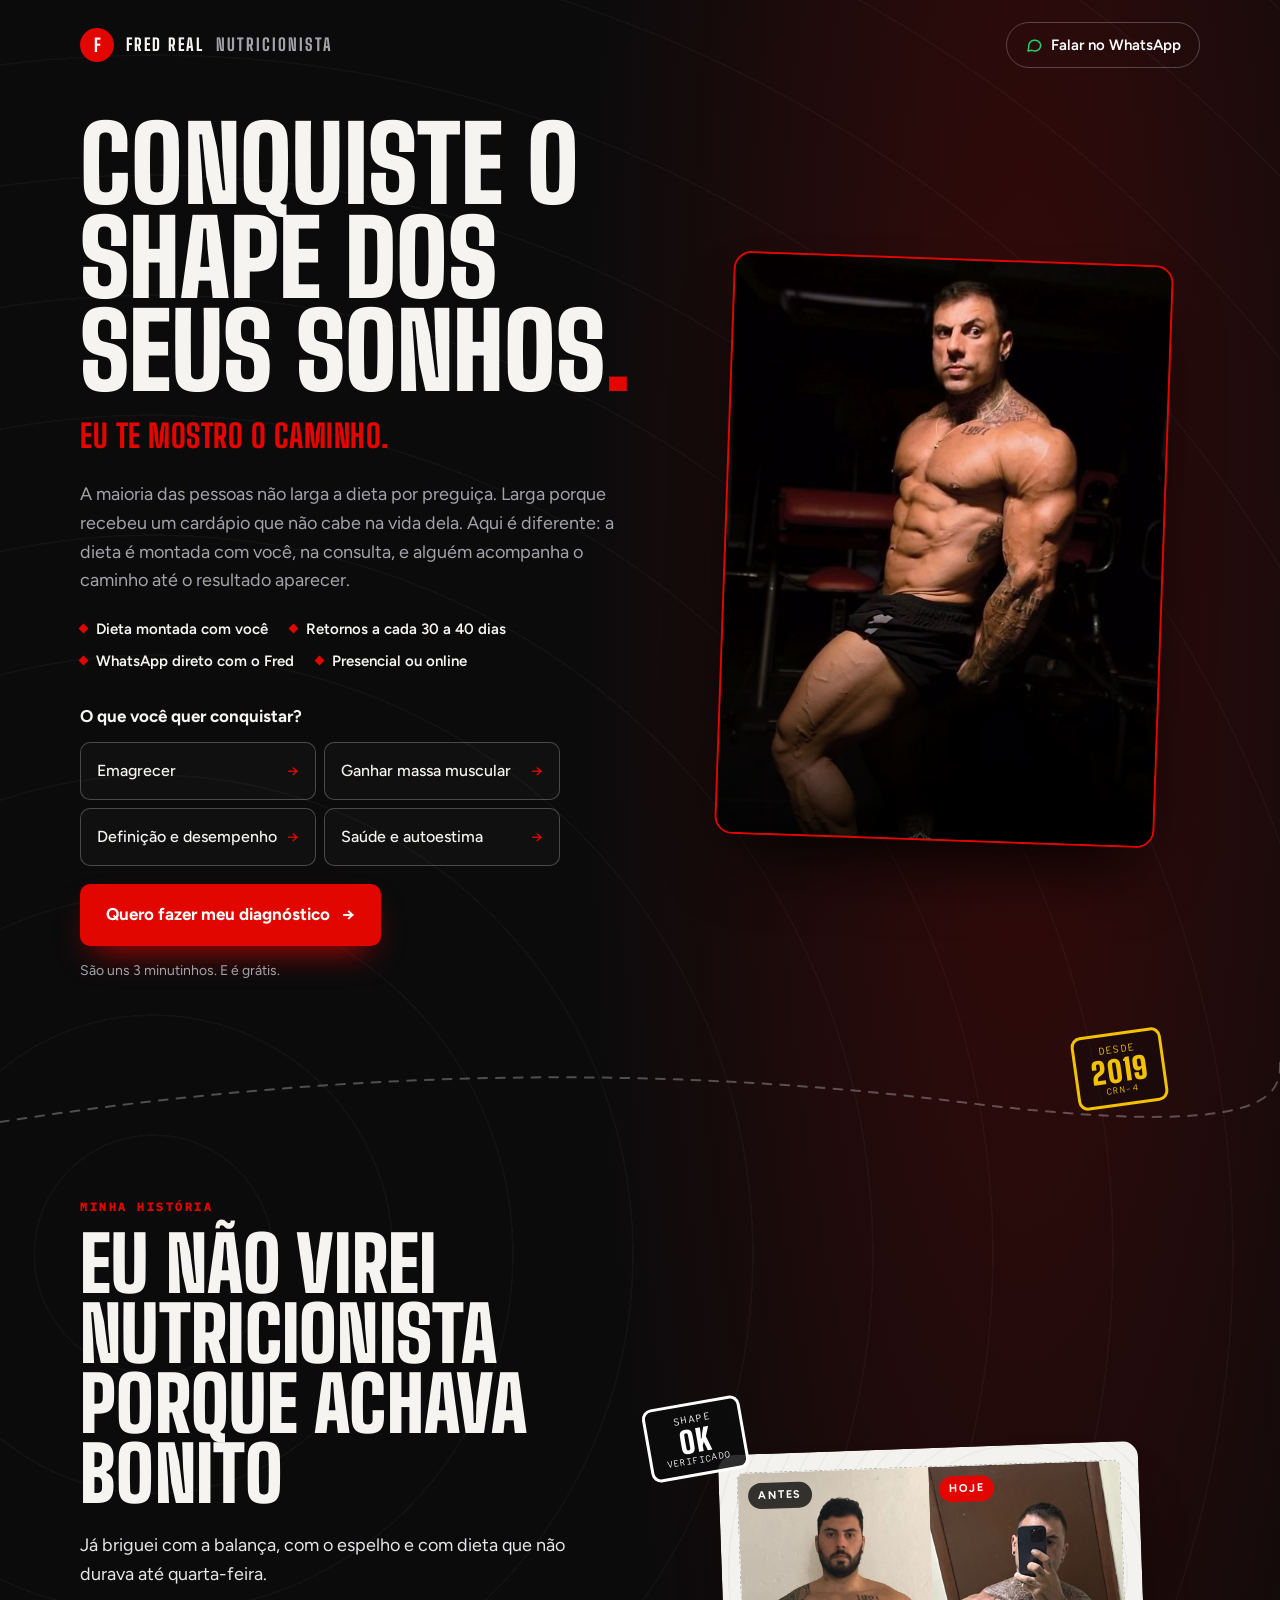
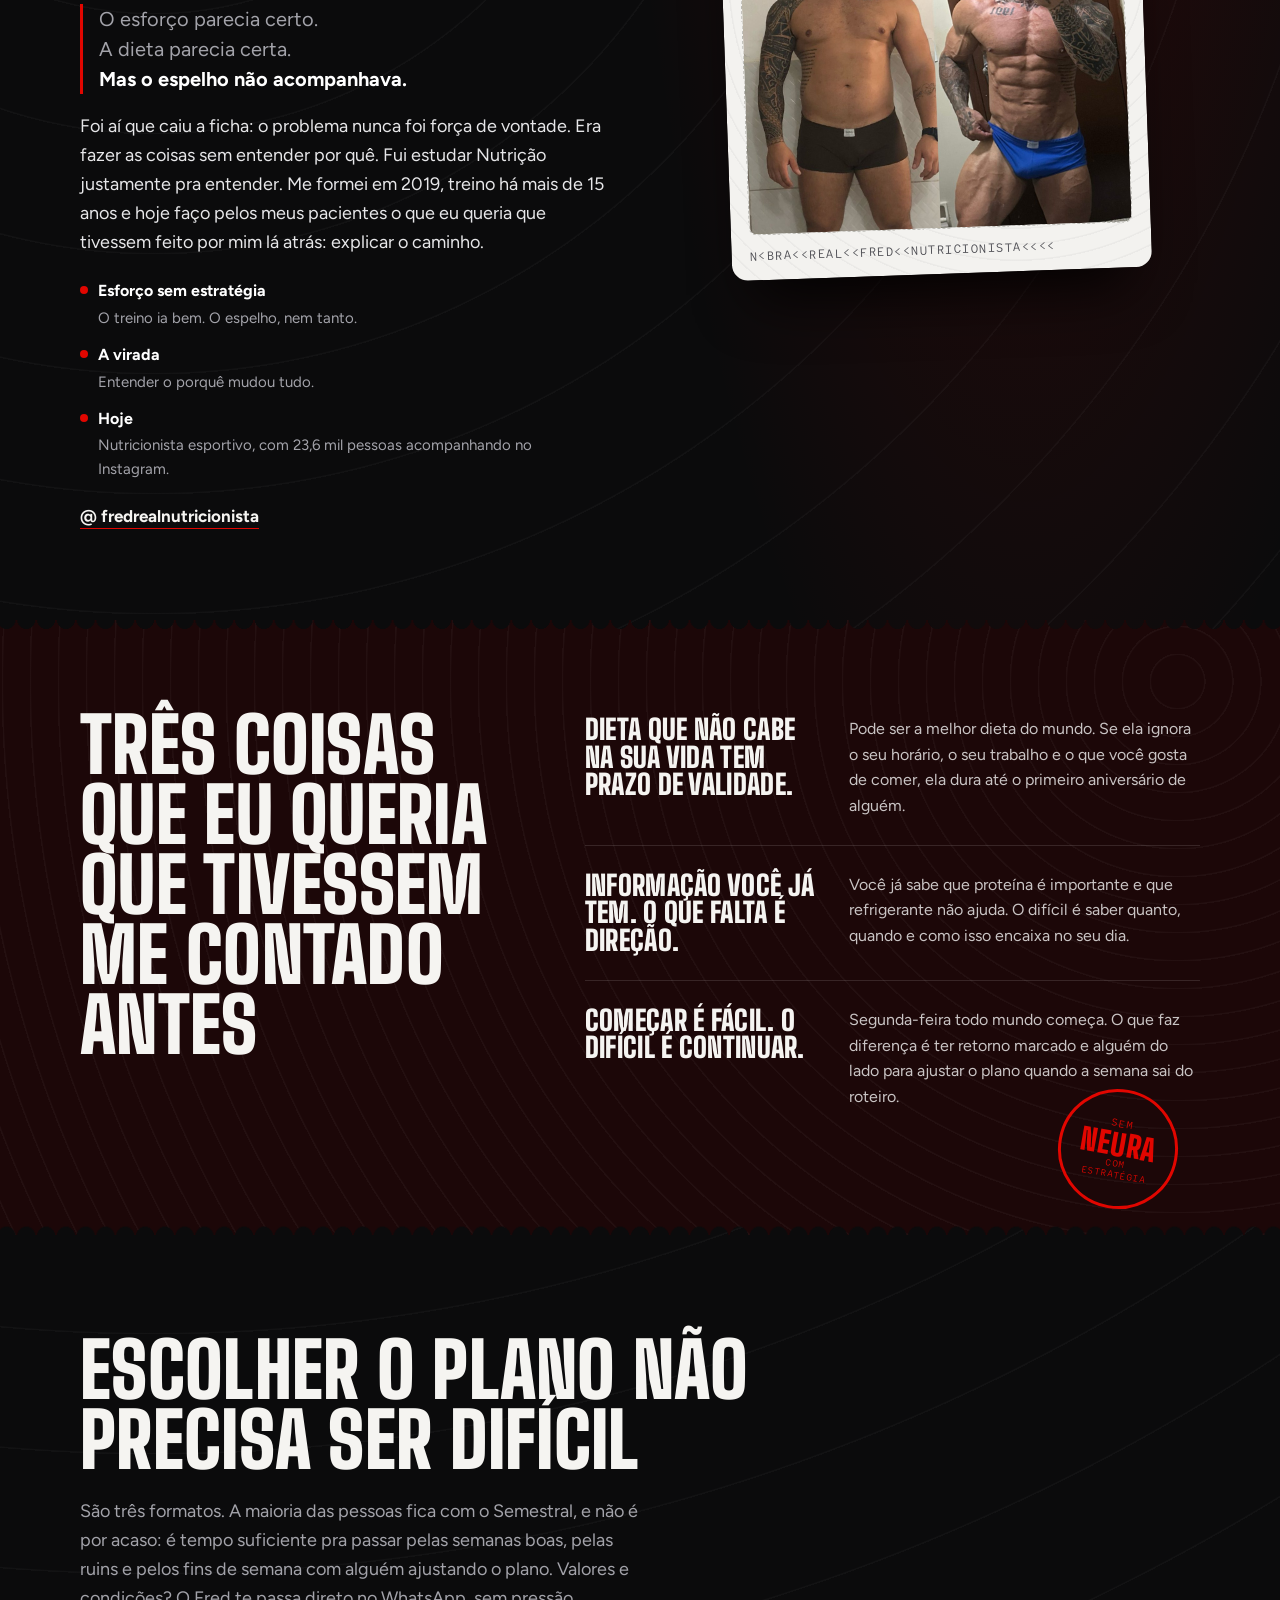
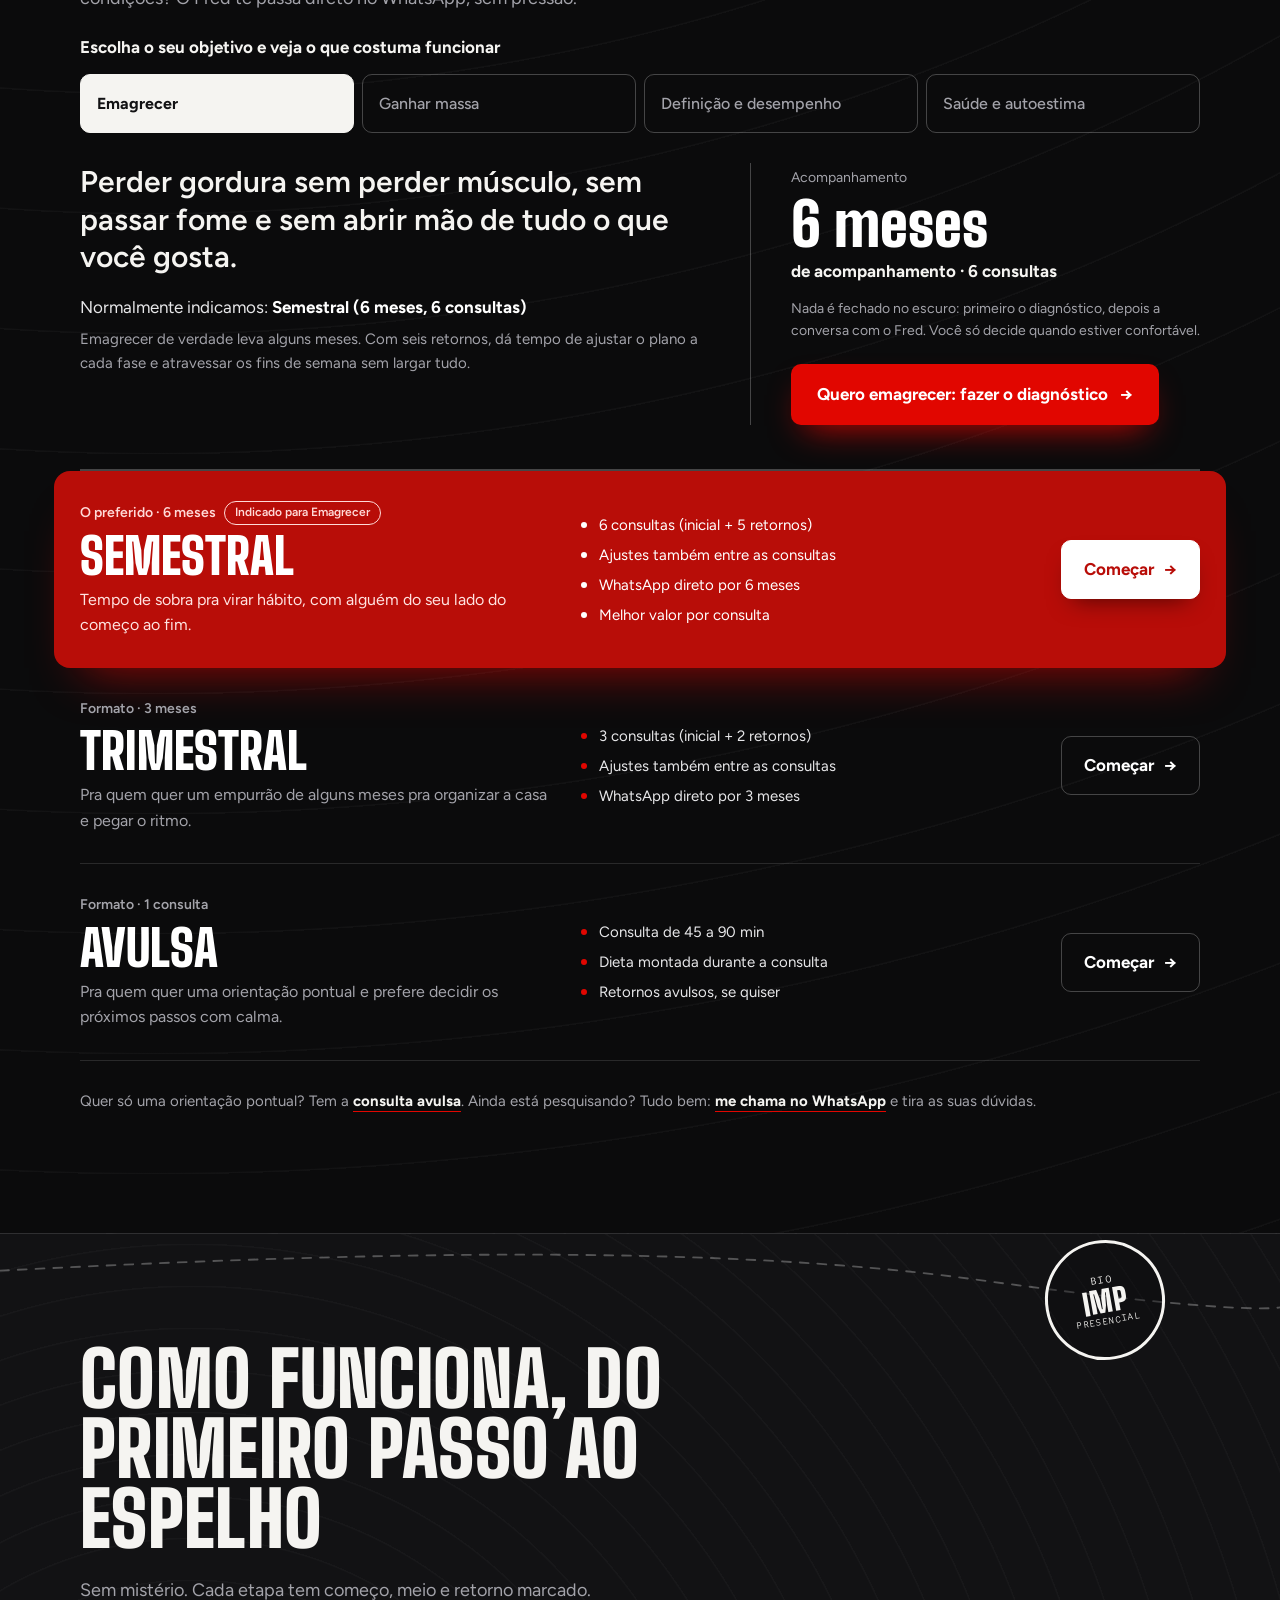
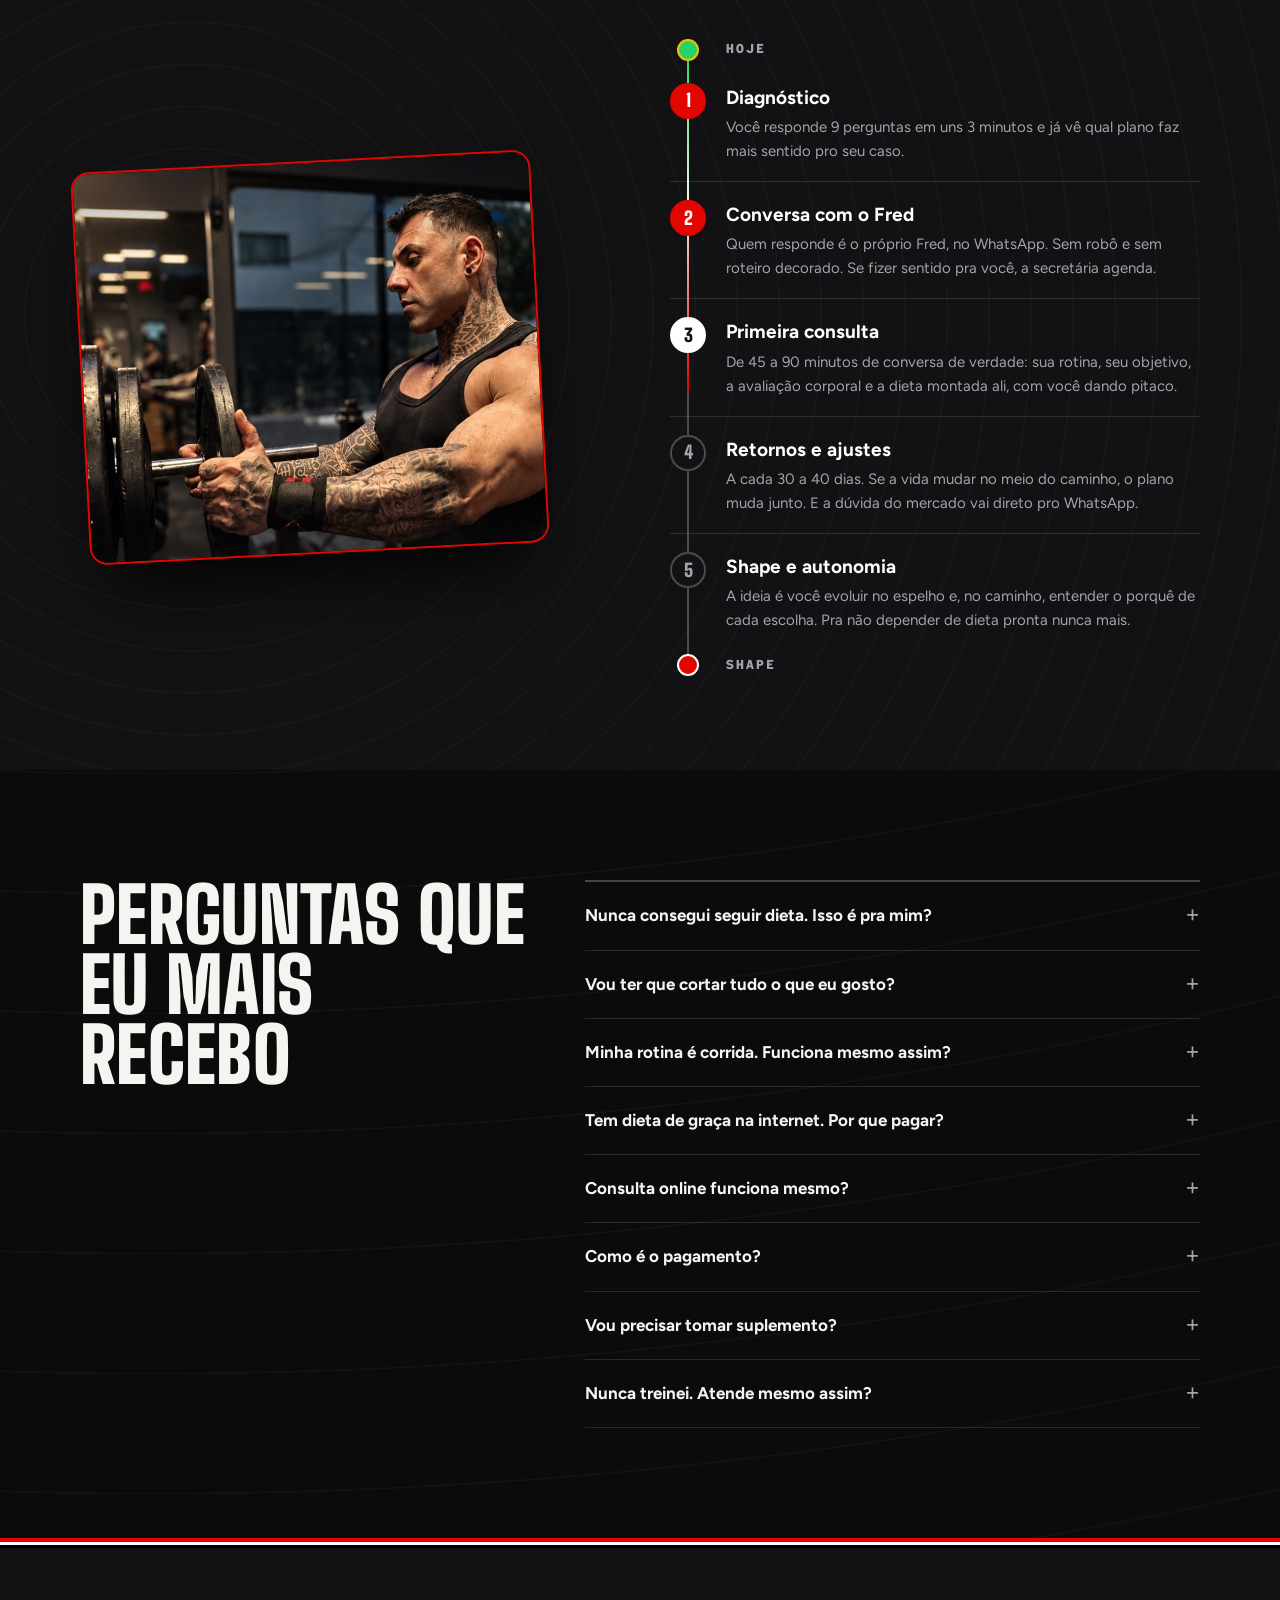
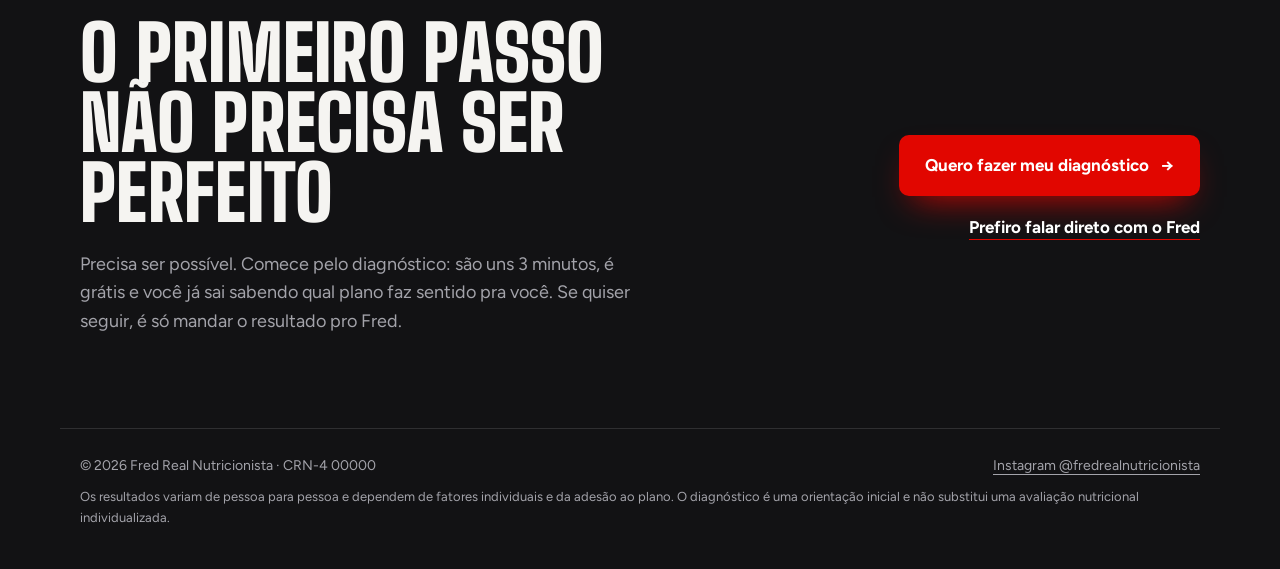
==== commit 6f579403: "Reescreve a copy no estilo conversado e deixa só a foto do Fred na abertura Copy baseada em premissa" ====
--- a/index.html
+++ b/index.html
@@ -13,7 +13,7 @@
   <link rel="preconnect" href="https://fonts.googleapis.com">
   <link rel="preconnect" href="https://fonts.gstatic.com" crossorigin>
   <link href="https://fonts.googleapis.com/css2?family=Big+Shoulders+Display:wght@700;800;900&family=Figtree:wght@400;500;600;700&family=Red+Hat+Mono:wght@500;700&display=swap" rel="stylesheet">
-  <link rel="stylesheet" href="styles.css?v=1">
+  <link rel="stylesheet" href="styles.css?v=3">
 </head>
 <body>
 
@@ -30,43 +30,32 @@
   <section class="hero moldura">
     <div class="hero-texto">
       <h1 class="titulo-mega">Conquiste o shape dos seus sonhos<span class="vermelho">.</span></h1>
+      <p class="hero-assinatura">Eu te mostro o caminho.</p>
       <p class="apoio">
-        Acompanhamento nutricional individualizado com o Fred, nutricionista esportivo e mais de 15 anos de musculação.
-        Dieta montada com você, retornos e WhatsApp direto. Presencial em Cordeiro e Nova Friburgo ou online para todo o Brasil.
+        A maioria das pessoas não larga a dieta por preguiça. Larga porque recebeu um cardápio que não cabe na vida dela.
+        Aqui é diferente: a dieta é montada com você, na consulta, e alguém acompanha o caminho até o resultado aparecer.
       </p>
       <ul class="selos">
         <li>Dieta montada com você</li>
         <li>Retornos a cada 30 a 40 dias</li>
         <li>WhatsApp direto com o Fred</li>
-        <li>Bioimpedância no presencial</li>
+        <li>Presencial ou online</li>
       </ul>
-      <p class="pergunta-caso">Qual é o seu objetivo?</p>
+      <p class="pergunta-caso">O que você quer conquistar?</p>
       <div class="casos">
         <a href="diagnostico/?objetivo=emagrecer" class="caso">Emagrecer<i>→</i></a>
         <a href="diagnostico/?objetivo=massa" class="caso">Ganhar massa muscular<i>→</i></a>
         <a href="diagnostico/?objetivo=definicao" class="caso">Definição e desempenho<i>→</i></a>
         <a href="diagnostico/?objetivo=saude" class="caso">Saúde e autoestima<i>→</i></a>
       </div>
-      <a href="diagnostico/" class="cta">Fazer meu diagnóstico grátis <i>→</i></a>
-      <p class="nota">Diagnóstico grátis, uns 3 minutos.</p>
-    </div>
-
-    <figure class="hero-visual" aria-hidden="true">
-      <div class="card-foto">
+      <a href="diagnostico/" class="cta">Quero fazer meu diagnóstico <i>→</i></a>
+      <p class="nota">São uns 3 minutinhos. E é grátis.</p>
+    </div>
+
+    <figure class="hero-visual hero-visual-foto" aria-hidden="true">
+      <div class="card-foto card-foto-grande">
         <img src="assets/fred-hero.jpg" alt="">
       </div>
-      <div class="cartao-plano">
-        <span class="cp-topo">Plano alimentar · Fred</span>
-        <b class="cp-nome">SEU NOME AQUI</b>
-        <ul>
-          <li><span>07h30</span>Café da manhã</li>
-          <li><span>12h00</span>Almoço</li>
-          <li class="atual"><span>16h00</span>Pré-treino</li>
-          <li><span>20h00</span>Jantar</li>
-        </ul>
-        <span class="cp-mrz">PLANO&lt;&lt;FEITO&lt;COM&lt;VOCE&lt;&lt;&lt;&lt;&lt;&lt;</span>
-      </div>
-      <span class="carimbo carimbo-hero">Dieta<br><b>Aprovada</b></span>
     </figure>
   </section>
 
@@ -79,13 +68,20 @@
   <!-- ================= QUEM CUIDA ================= -->
   <section class="quem moldura">
     <div class="quem-texto">
-      <h2 class="titulo-grande">Quem cuida do seu shape</h2>
-      <p class="citacao">“Eu não virei nutricionista porque achava bonito. Virei porque precisei.”</p>
-      <p class="apoio">
-        <b>Fred Real</b> já brigou com a balança, com o espelho e com dieta que não conseguia manter. Hoje é nutricionista
-        desde 2019, especializado na prática em nutrição esportiva, treina há mais de 15 anos e mostra para 23,6 mil pessoas
-        no Instagram como comer melhor sem neura. Atende em Cordeiro e Nova Friburgo (RJ) e online para todo o Brasil.
+      <span class="sobretitulo">Minha história</span>
+      <h2 class="titulo-grande">Eu não virei nutricionista porque achava bonito</h2>
+      <p class="historia">Já briguei com a balança, com o espelho e com dieta que não durava até quarta-feira.</p>
+      <p class="trinca">O esforço parecia certo.<br>A dieta parecia certa.<br><b>Mas o espelho não acompanhava.</b></p>
+      <p class="historia">
+        Foi aí que caiu a ficha: o problema nunca foi força de vontade. Era fazer as coisas sem entender por quê.
+        Fui estudar Nutrição justamente pra entender. Me formei em 2019, treino há mais de 15 anos e hoje faço pelos
+        meus pacientes o que eu queria que tivessem feito por mim lá atrás: explicar o caminho.
       </p>
+      <ul class="marcos">
+        <li><b>Esforço sem estratégia</b><span>O treino ia bem. O espelho, nem tanto.</span></li>
+        <li><b>A virada</b><span>Entender o porquê mudou tudo.</span></li>
+        <li><b>Hoje</b><span>Nutricionista esportivo, com 23,6 mil pessoas acompanhando no Instagram.</span></li>
+      </ul>
       <a href="https://www.instagram.com/fredrealnutricionista/" target="_blank" rel="noopener" class="arroba">@ fredrealnutricionista</a>
     </div>
     <div class="quem-visual">
@@ -103,31 +99,31 @@
   <!-- ================= O QUE NINGUÉM CONTA ================= -->
   <section class="faixa">
     <div class="moldura faixa-grid">
-      <h2 class="titulo-grande">O que ninguém te conta antes de começar uma dieta</h2>
+      <h2 class="titulo-grande">Três coisas que eu queria que tivessem me contado antes</h2>
       <div class="verdades">
         <div class="verdade">
-          <h3>Dieta pronta sai caro.</h3>
-          <p>Parece de graça, mas você paga com semanas de fome, efeito sanfona e a sensação de que "dieta não é pra você". E começa tudo de novo na segunda.</p>
+          <h3>Dieta que não cabe na sua vida tem prazo de validade.</h3>
+          <p>Pode ser a melhor dieta do mundo. Se ela ignora o seu horário, o seu trabalho e o que você gosta de comer, ela dura até o primeiro aniversário de alguém.</p>
         </div>
         <div class="verdade">
-          <h3>Não é falta de força de vontade.</h3>
-          <p>Na maioria das vezes é um plano que não cabe na sua rotina. Quem não entende o porquê de cada escolha larga no primeiro fim de semana.</p>
+          <h3>Informação você já tem. O que falta é direção.</h3>
+          <p>Você já sabe que proteína é importante e que refrigerante não ajuda. O difícil é saber quanto, quando e como isso encaixa no seu dia.</p>
         </div>
         <div class="verdade">
-          <h3>Nem todo caso precisa do plano mais longo.</h3>
-          <p>Se o diagnóstico mostrar que uma consulta resolve o seu caso agora, o Fred fala. Melhor perder a venda do que ganhar um paciente frustrado.</p>
-        </div>
-      </div>
-    </div>
-    <span class="carimbo carimbo-faixa c-vermelho">Fim do<br><b>efeito</b><small>sanfona</small></span>
+          <h3>Começar é fácil. O difícil é continuar.</h3>
+          <p>Segunda-feira todo mundo começa. O que faz diferença é ter retorno marcado e alguém do lado para ajustar o plano quando a semana sai do roteiro.</p>
+        </div>
+      </div>
+    </div>
+    <span class="carimbo carimbo-faixa c-vermelho">Sem<br><b>neura</b><small>com estratégia</small></span>
   </section>
 
   <!-- ================= PLANOS ================= -->
   <section class="planos moldura" id="planos">
-    <h2 class="titulo-grande">Plano certo, sem enrolação</h2>
-    <p class="apoio">Três formatos. A maioria dos pacientes fica com o Semestral. Os valores e as condições o Fred passa direto na conversa pelo WhatsApp.</p>
-
-    <p class="pergunta-caso">Qual plano é pro seu objetivo</p>
+    <h2 class="titulo-grande">Escolher o plano não precisa ser difícil</h2>
+    <p class="apoio">São três formatos. A maioria das pessoas fica com o Semestral, e não é por acaso: é tempo suficiente pra passar pelas semanas boas, pelas ruins e pelos fins de semana com alguém ajustando o plano. Valores e condições? O Fred te passa direto no WhatsApp, sem pressão.</p>
+
+    <p class="pergunta-caso">Escolha o seu objetivo e veja o que costuma funcionar</p>
     <div class="abas" role="tablist">
       <button role="tab" class="aba" data-aba="emagrecer" aria-selected="true">Emagrecer</button>
       <button role="tab" class="aba" data-aba="massa">Ganhar massa</button>
@@ -144,7 +140,7 @@
         <span class="ap-rot">Acompanhamento</span>
         <b class="ap-tempo" id="ap-tempo"></b>
         <span class="ap-sub" id="ap-sub"></span>
-        <p class="ap-nota">Plano fechado depois do diagnóstico e da conversa com o Fred. Sem compromisso até você decidir.</p>
+        <p class="ap-nota">Nada é fechado no escuro: primeiro o diagnóstico, depois a conversa com o Fred. Você só decide quando estiver confortável.</p>
         <a href="diagnostico/" class="cta" id="ap-cta">Fazer o diagnóstico <i>→</i></a>
       </div>
     </div>
@@ -152,8 +148,8 @@
     <div class="formatos" id="formatos"></div>
 
     <p class="formatos-rodape">
-      Quer só uma orientação pontual? <a href="#" class="js-whats" data-msg="avulsa">Consulta avulsa com o Fred</a>.
-      Ainda pesquisando? <a href="#" class="js-whats" data-msg="geral">Me chama no WhatsApp</a>.
+      Quer só uma orientação pontual? Tem a <a href="#" class="js-whats" data-msg="avulsa">consulta avulsa</a>.
+      Ainda está pesquisando? Tudo bem: <a href="#" class="js-whats" data-msg="geral">me chama no WhatsApp</a> e tira as suas dúvidas.
     </p>
   </section>
 
@@ -164,8 +160,8 @@
       <span class="carimbo carimbo-etapas c-branco">Bio<br><b>imp</b><small>Presencial</small></span>
     </div>
     <div class="moldura">
-      <h2 class="titulo-grande">Do primeiro passo ao shape no espelho</h2>
-      <p class="apoio">Cada etapa tem retorno marcado e alguém do seu lado para ajustar o caminho.</p>
+      <h2 class="titulo-grande">Como funciona, do primeiro passo ao espelho</h2>
+      <p class="apoio">Sem mistério. Cada etapa tem começo, meio e retorno marcado.</p>
       <div class="etapas-grid">
         <div class="etapas-visual">
           <div class="card-foto card-foto-largo">
@@ -174,11 +170,11 @@
         </div>
         <ol class="linha">
           <li class="ponta"><i class="pt pt-verde"></i><span>Hoje</span></li>
-          <li><b class="n n-ativo">1</b><div><h3>Diagnóstico</h3><p>Você conta o seu caso em 3 minutos e vê o plano indicado para o seu objetivo.</p></div></li>
-          <li><b class="n n-ativo">2</b><div><h3>Conversa com o Fred</h3><p>Ele mesmo responde no WhatsApp, entende o seu caso e explica os planos. Decidiu? A secretária agenda.</p></div></li>
-          <li><b class="n n-branco">3</b><div><h3>Primeira consulta</h3><p>De 45 a 90 minutos: rotina, objetivo, avaliação corporal e a dieta montada ali, com você participando.</p></div></li>
-          <li><b class="n">4</b><div><h3>Retornos e ajustes</h3><p>A cada 30 a 40 dias, com ajuste do plano. Entre as consultas, o WhatsApp do Fred para as dúvidas.</p></div></li>
-          <li><b class="n">5</b><div><h3>Shape e autonomia</h3><p>Você evolui no espelho e aprende o porquê de cada escolha, para não depender de dieta pronta nunca mais.</p></div></li>
+          <li><b class="n n-ativo">1</b><div><h3>Diagnóstico</h3><p>Você responde 9 perguntas em uns 3 minutos e já vê qual plano faz mais sentido pro seu caso.</p></div></li>
+          <li><b class="n n-ativo">2</b><div><h3>Conversa com o Fred</h3><p>Quem responde é o próprio Fred, no WhatsApp. Sem robô e sem roteiro decorado. Se fizer sentido pra você, a secretária agenda.</p></div></li>
+          <li><b class="n n-branco">3</b><div><h3>Primeira consulta</h3><p>De 45 a 90 minutos de conversa de verdade: sua rotina, seu objetivo, a avaliação corporal e a dieta montada ali, com você dando pitaco.</p></div></li>
+          <li><b class="n">4</b><div><h3>Retornos e ajustes</h3><p>A cada 30 a 40 dias. Se a vida mudar no meio do caminho, o plano muda junto. E a dúvida do mercado vai direto pro WhatsApp.</p></div></li>
+          <li><b class="n">5</b><div><h3>Shape e autonomia</h3><p>A ideia é você evoluir no espelho e, no caminho, entender o porquê de cada escolha. Pra não depender de dieta pronta nunca mais.</p></div></li>
           <li class="ponta"><i class="pt pt-vermelho"></i><span>Shape</span></li>
         </ol>
       </div>
@@ -194,22 +190,24 @@
 
   <!-- ================= PERGUNTAS ================= -->
   <section class="faq moldura">
-    <h2 class="titulo-grande">Perguntas que todo mundo faz</h2>
+    <h2 class="titulo-grande">Perguntas que eu mais recebo</h2>
     <div class="faq-lista">
+      <details><summary>Nunca consegui seguir dieta. Isso é pra mim?</summary>
+        <p>É exatamente pra você. A maioria dos pacientes chega assim. A diferença é que aqui a dieta é montada com você, em cima da sua rotina, e você não fica sozinho depois da consulta.</p></details>
+      <details><summary>Vou ter que cortar tudo o que eu gosto?</summary>
+        <p>Não. Se tem uma coisa que eu aprendi é que dieta que proíbe tudo dura pouco. A gente encaixa o que você gosta com estratégia, sem culpa.</p></details>
+      <details><summary>Minha rotina é corrida. Funciona mesmo assim?</summary>
+        <p>Funciona, porque o plano parte da sua rotina, e não de uma rotina ideal que ninguém tem. Horário de trabalho, de treino, comer fora: tudo entra na conta.</p></details>
       <details><summary>Tem dieta de graça na internet. Por que pagar?</summary>
-        <p>Quando o chuveiro queima, você chama alguém que entende, né? Informação tem de sobra; o problema é que ela é genérica, e você não é. No acompanhamento, ela vira estratégia para a sua rotina, o seu treino e o seu histórico, com alguém ajustando o caminho.</p></details>
-      <details><summary>Vou ter que parar de comer o que eu gosto?</summary>
-        <p>Não. A dieta é montada com você e leva em conta as suas preferências. Restrição desnecessária é o caminho mais rápido para desistir.</p></details>
-      <details><summary>Não tenho tempo para fazer dieta.</summary>
-        <p>Por isso mesmo o plano é feito em cima do seu horário de trabalho, de treino e do que é viável no seu dia a dia. A dieta se adapta à sua rotina, e não o contrário.</p></details>
+        <p>Quando o chuveiro queima, você até pode ver um tutorial. Mas costuma chamar alguém que entende, né? Informação na internet tem de sobra. O que ela não faz é olhar pro seu caso, ajustar quando não funciona e responder a sua dúvida no meio da semana.</p></details>
       <details><summary>Consulta online funciona mesmo?</summary>
-        <p>Funciona. É ao vivo, por vídeo, com a dieta montada durante a chamada. A evolução é acompanhada por fotos e informações que você envia (a bioimpedância é só no presencial), e as dúvidas vão pelo WhatsApp.</p></details>
+        <p>Funciona. É ao vivo, por vídeo, com a dieta montada durante a chamada. A evolução é acompanhada por fotos e informações que você envia (a bioimpedância fica para o presencial), e as dúvidas vão pelo WhatsApp.</p></details>
       <details><summary>Como é o pagamento?</summary>
-        <p>PIX, cartão de crédito, cartão de débito ou dinheiro. As condições de parcelamento são confirmadas no fechamento, depois da conversa com o Fred.</p></details>
+        <p>PIX, cartão de crédito, cartão de débito ou dinheiro. As condições de parcelamento são combinadas no fechamento, depois da conversa com o Fred.</p></details>
       <details><summary>Vou precisar tomar suplemento?</summary>
-        <p>Só se fizer sentido para o seu caso. A suplementação é avaliada individualmente na consulta, quando pertinente.</p></details>
-      <details><summary>Atende quem nunca treinou?</summary>
-        <p>Atende. Do sedentário ao marombeiro experiente: o plano parte de onde você está hoje.</p></details>
+        <p>Só se fizer sentido pro seu caso. Isso é avaliado na consulta. Suplemento é complemento, e não atalho.</p></details>
+      <details><summary>Nunca treinei. Atende mesmo assim?</summary>
+        <p>Atende. Tem paciente saindo do sedentarismo e tem marombeiro de muitos anos. O plano começa de onde você está hoje.</p></details>
     </div>
   </section>
 
@@ -217,12 +215,12 @@
   <section class="final">
     <div class="moldura final-grid">
       <div>
-        <h2 class="titulo-grande">Comece pelo diagnóstico</h2>
-        <p class="apoio">Poucas perguntas e você recebe o plano indicado para o seu caso. Se fizer sentido, você manda o resultado e o Fred te responde no WhatsApp.</p>
+        <h2 class="titulo-grande">O primeiro passo não precisa ser perfeito</h2>
+        <p class="apoio">Precisa ser possível. Comece pelo diagnóstico: são uns 3 minutos, é grátis e você já sai sabendo qual plano faz sentido pra você. Se quiser seguir, é só mandar o resultado pro Fred.</p>
       </div>
       <div class="final-acoes">
-        <a href="diagnostico/" class="cta">Fazer meu diagnóstico grátis <i>→</i></a>
-        <a href="#" class="link js-whats" data-msg="geral">Prefiro falar direto no WhatsApp</a>
+        <a href="diagnostico/" class="cta">Quero fazer meu diagnóstico <i>→</i></a>
+        <a href="#" class="link js-whats" data-msg="geral">Prefiro falar direto com o Fred</a>
       </div>
     </div>
     <footer class="moldura rodape">
@@ -233,7 +231,7 @@
   </section>
 </main>
 
-<script src="config.js?v=1"></script>
-<script src="script.js?v=1"></script>
+<script src="config.js?v=3"></script>
+<script src="script.js?v=3"></script>
 </body>
 </html>
--- a/styles.css
+++ b/styles.css
@@ -262,3 +262,19 @@
 .carimbo-etapas { left: auto; right: 9%; }
 .carimbo-doc { left: -24px; top: -46px; }
 .final { border-top: 0; box-shadow: inset 0 4px 0 var(--vermelho), inset 0 7px 0 #fff, inset 0 10px 0 #000; }
+
+/* ============ Copy no estilo conversado ============ */
+.hero-assinatura { font-family: var(--display); font-weight: 800; font-size: clamp(24px, 2.6vw, 32px); text-transform: uppercase; letter-spacing: .5px; color: var(--vermelho); margin: -14px 0 18px; }
+.hero-visual-foto { height: auto; display: flex; justify-content: center; }
+.card-foto-grande { position: relative; right: auto; top: auto; width: 100%; max-width: 440px; aspect-ratio: 4 / 5.3; transform: rotate(2deg); }
+.sobretitulo { display: inline-block; font-family: var(--mono); font-weight: 700; font-size: 12px; letter-spacing: 2.5px; text-transform: uppercase; color: var(--vermelho); margin-bottom: 12px; }
+.historia { color: var(--texto); font-size: 18px; max-width: 540px; margin-bottom: 16px; }
+.trinca { font-size: 20px; line-height: 1.5; color: var(--apagado); border-left: 3px solid var(--vermelho); padding-left: 16px; margin: 6px 0 18px; }
+.trinca b { color: #fff; }
+.marcos { list-style: none; display: grid; gap: 12px; margin: 22px 0 22px; max-width: 520px; }
+.marcos li { display: grid; gap: 2px; padding-left: 18px; position: relative; }
+.marcos li::before { content: ''; position: absolute; left: 0; top: 8px; width: 8px; height: 8px; border-radius: 50%; background: var(--vermelho); }
+.marcos b { color: #fff; font-size: 16px; }
+.marcos span { color: var(--apagado); font-size: 15px; }
+@media (max-width: 960px) { .hero-visual-foto { height: auto; max-width: 360px; } .card-foto-grande { max-width: 330px; } }
+@media (max-width: 600px) { .card-foto-grande { max-width: 280px; } .hero-assinatura { margin-top: -10px; } }
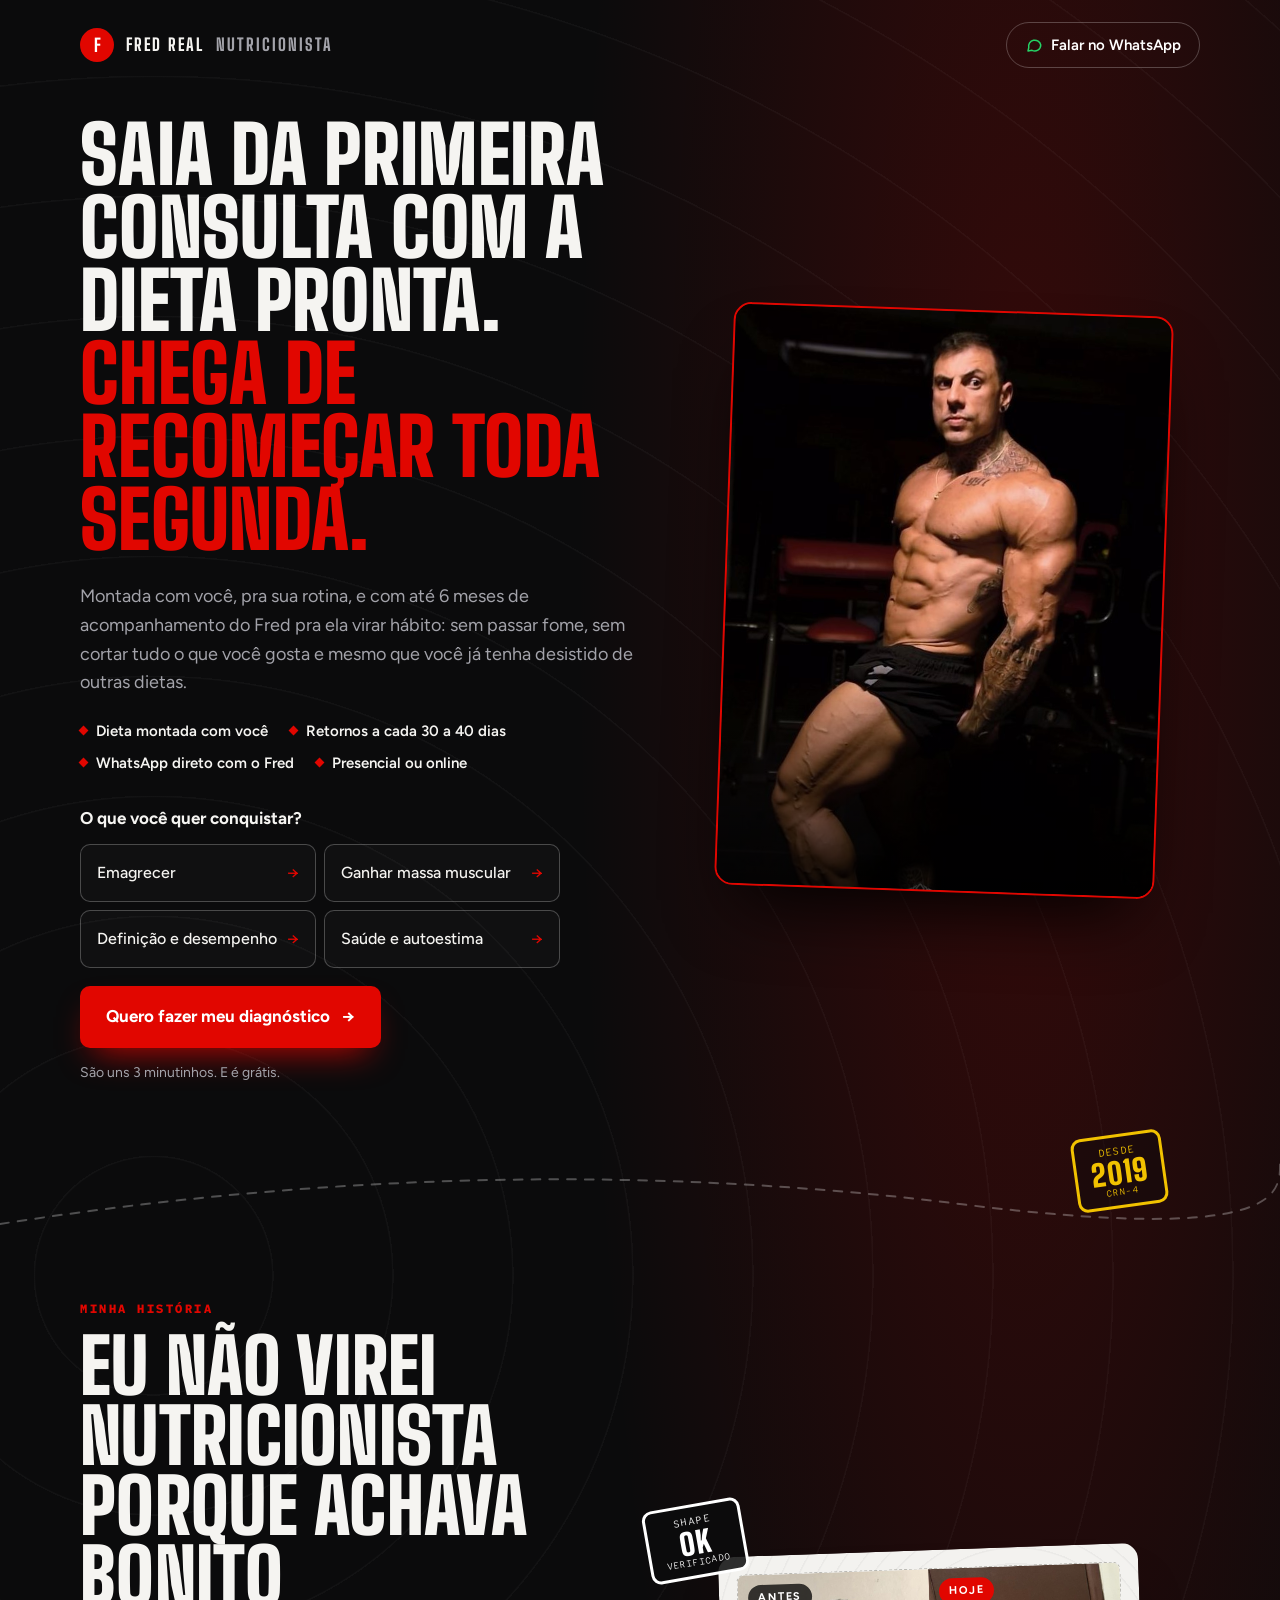
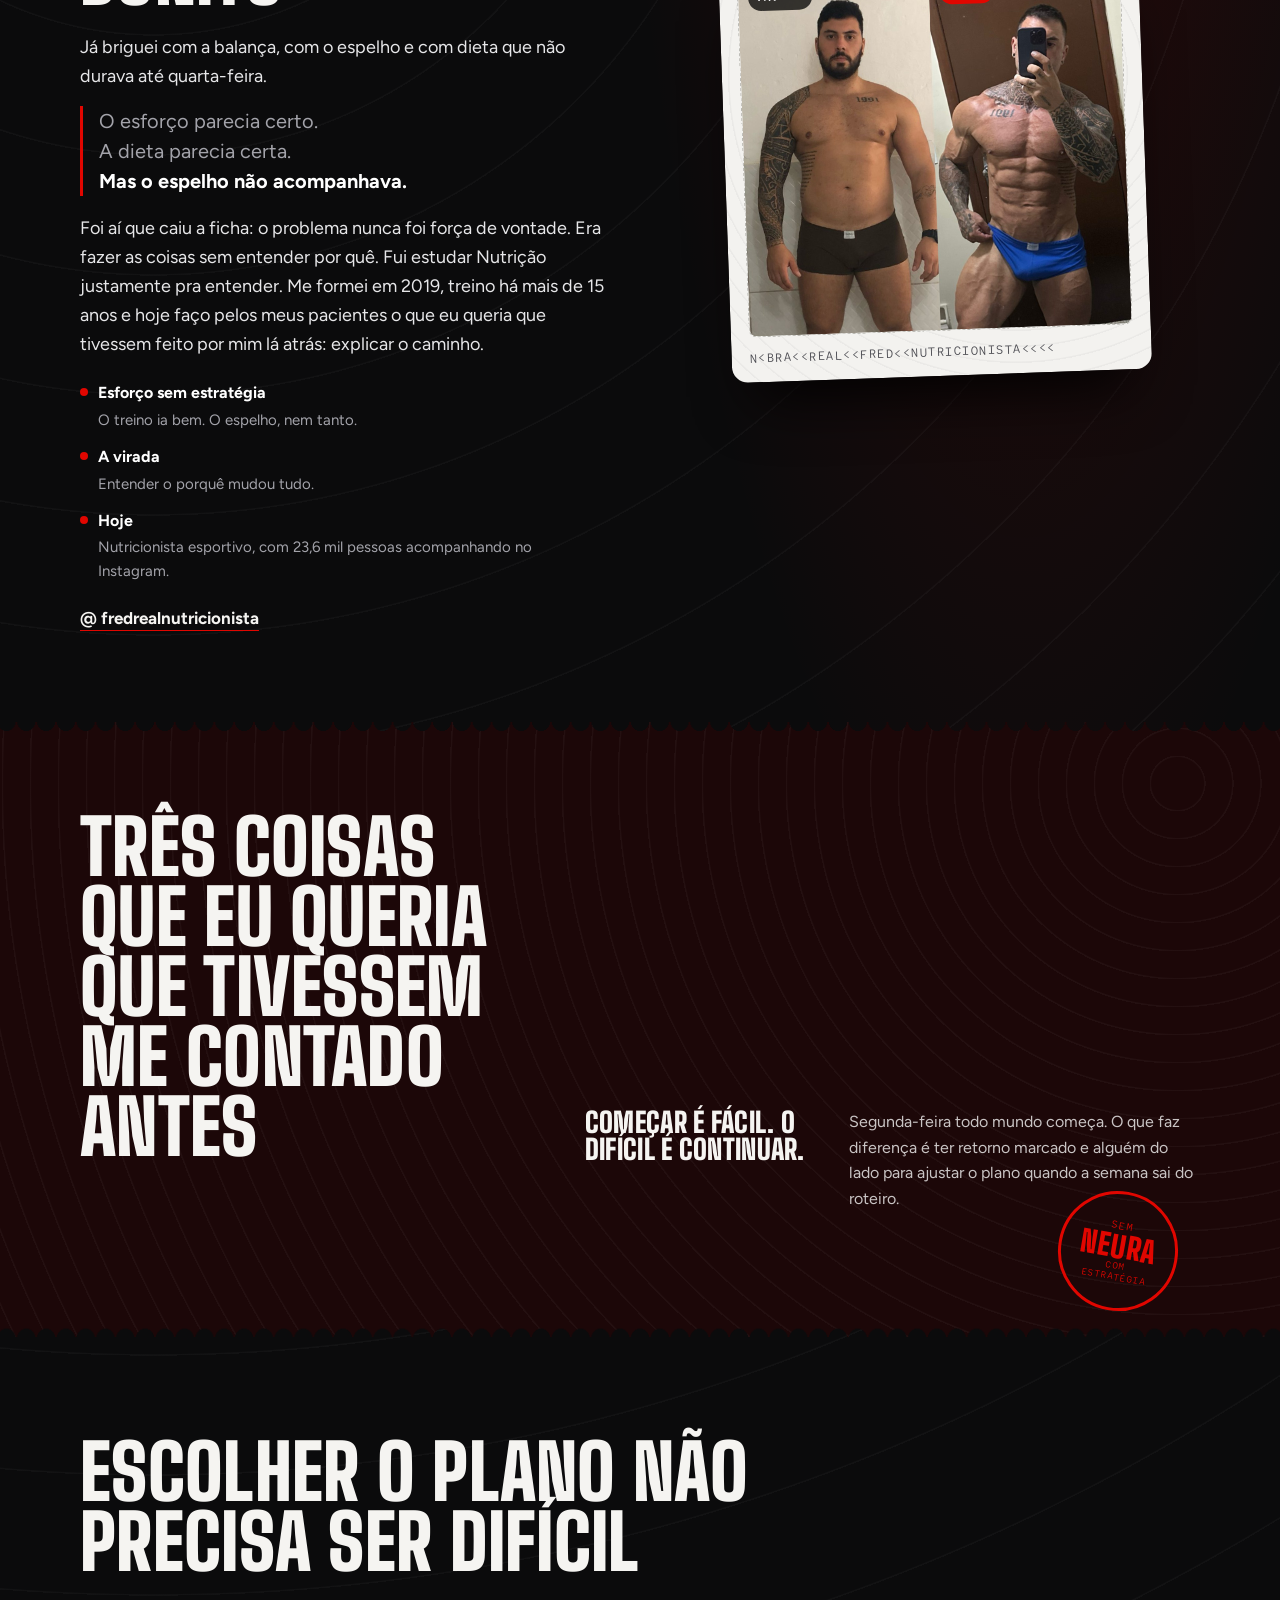
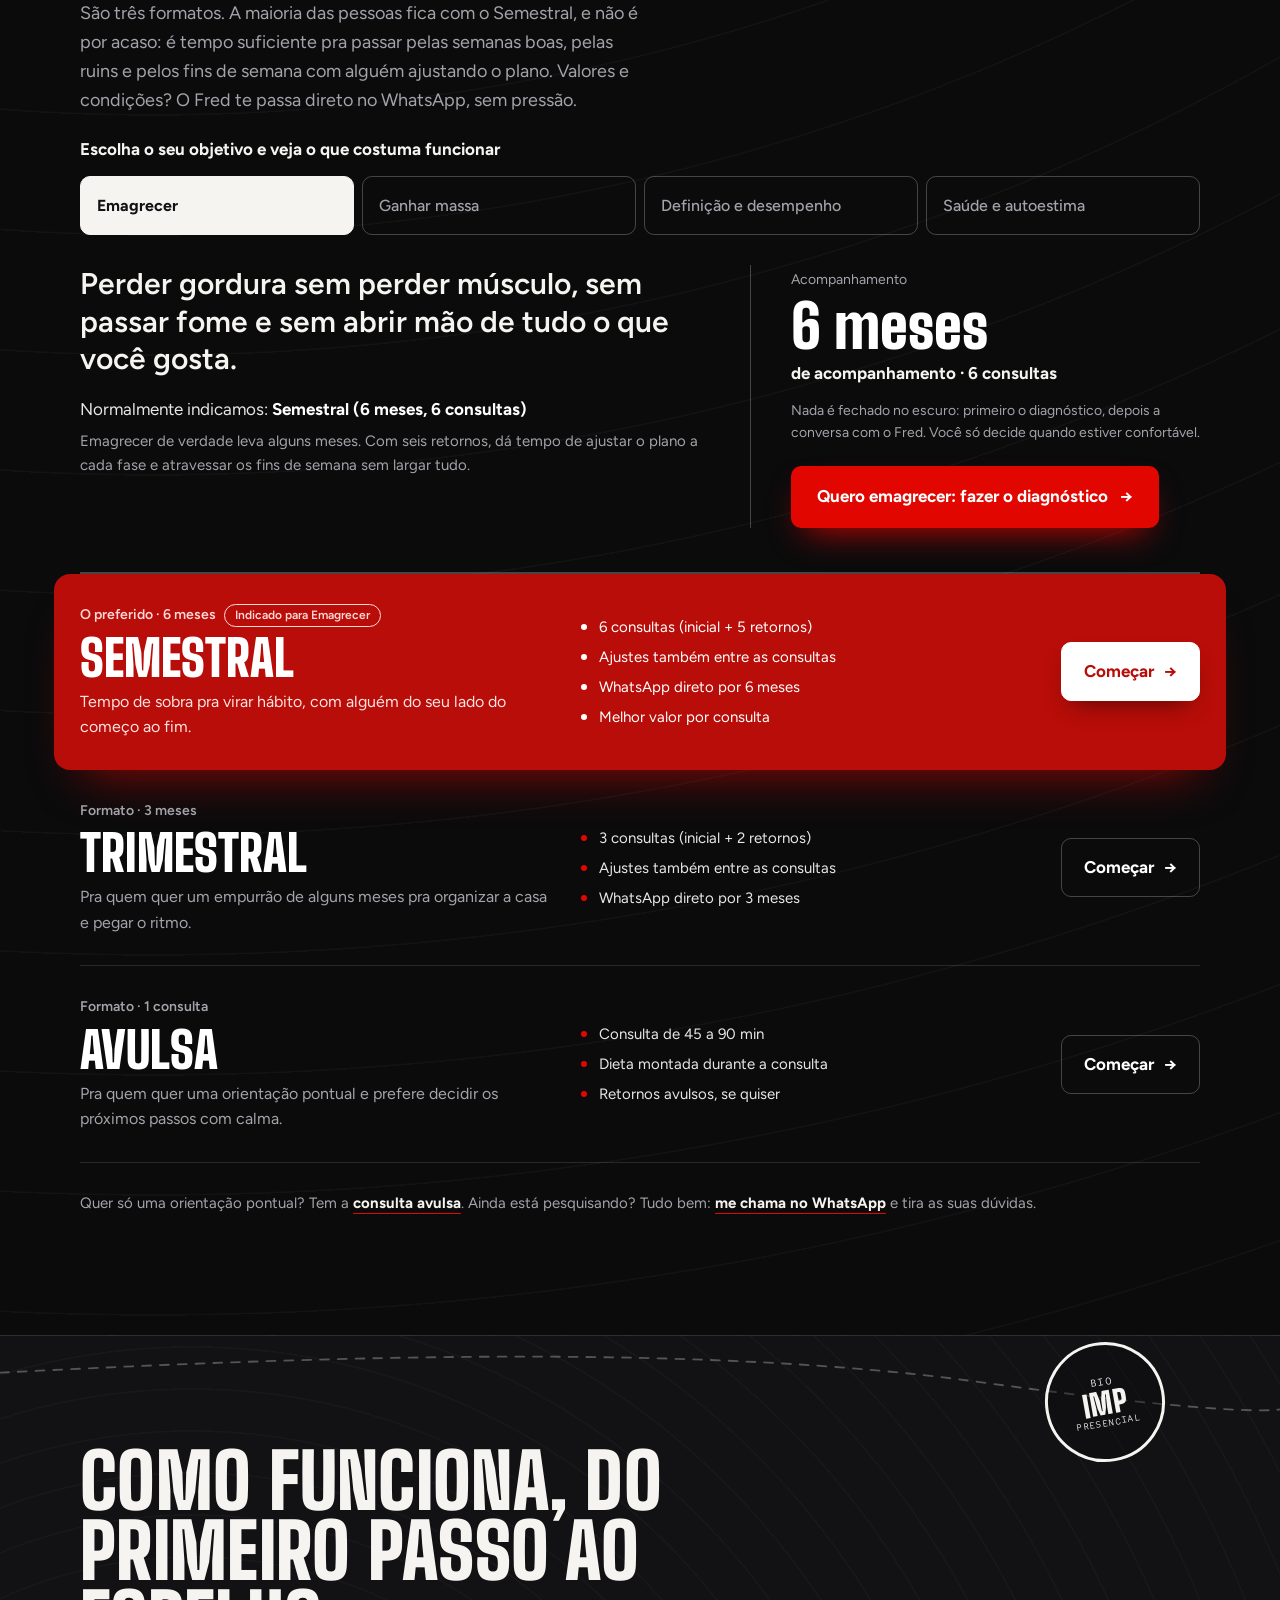
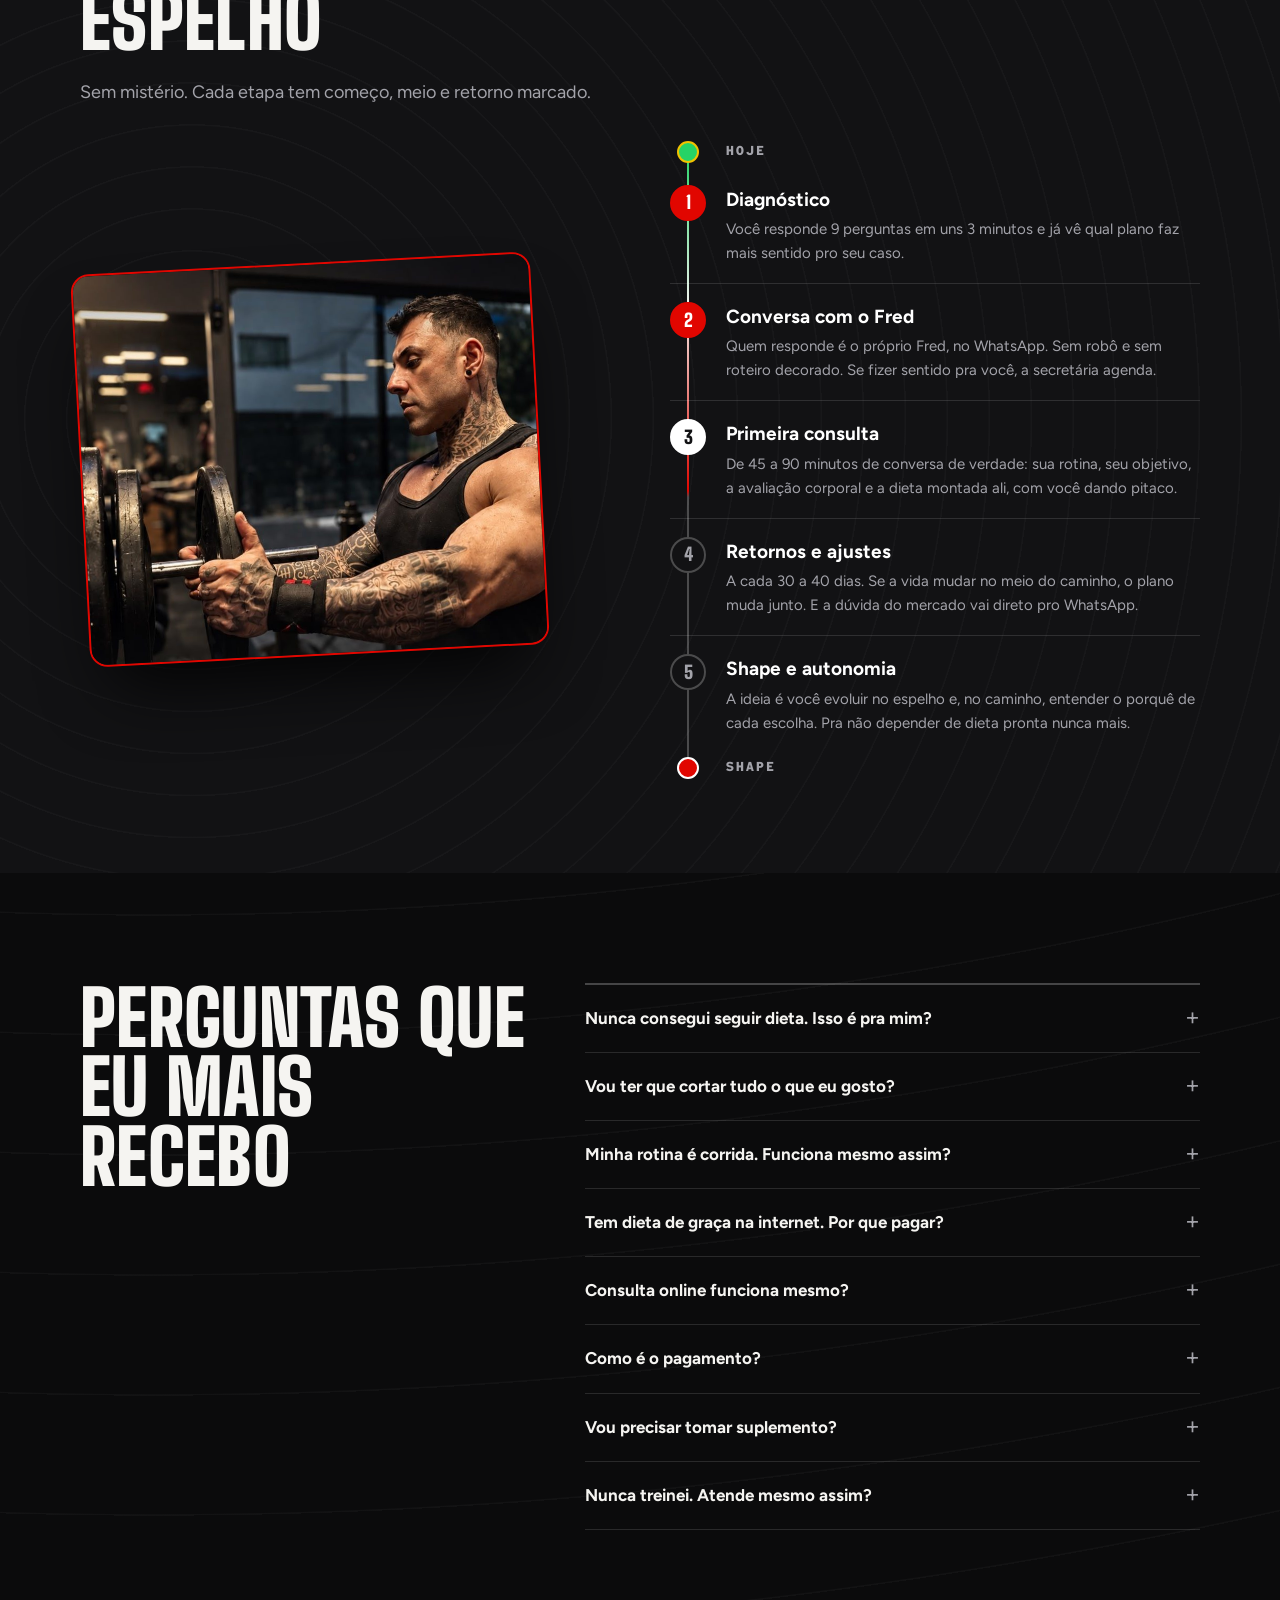
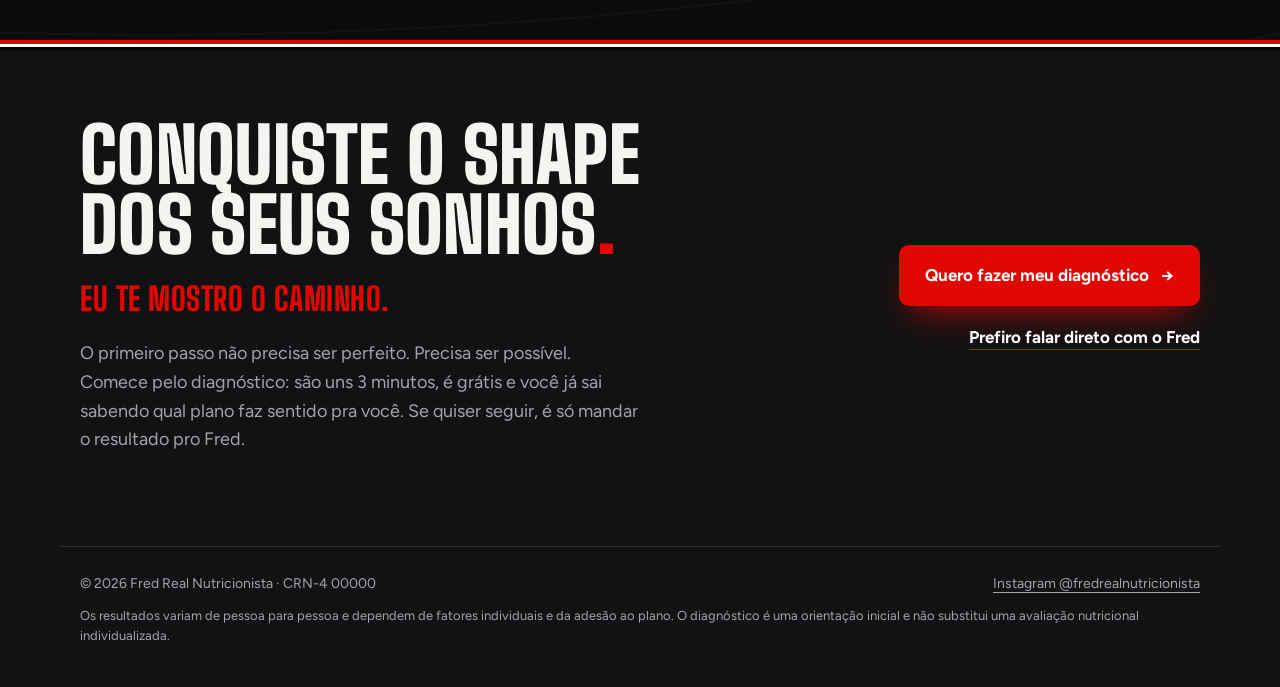
==== commit 4185ec44: "Troca o título da abertura por uma oferta mais direta "Saia da primeira consulta com a dieta pronta." ====
--- a/index.html
+++ b/index.html
@@ -13,7 +13,7 @@
   <link rel="preconnect" href="https://fonts.googleapis.com">
   <link rel="preconnect" href="https://fonts.gstatic.com" crossorigin>
   <link href="https://fonts.googleapis.com/css2?family=Big+Shoulders+Display:wght@700;800;900&family=Figtree:wght@400;500;600;700&family=Red+Hat+Mono:wght@500;700&display=swap" rel="stylesheet">
-  <link rel="stylesheet" href="styles.css?v=3">
+  <link rel="stylesheet" href="styles.css?v=4">
 </head>
 <body>
 
@@ -29,11 +29,10 @@
   <!-- ================= ABERTURA ================= -->
   <section class="hero moldura">
     <div class="hero-texto">
-      <h1 class="titulo-mega">Conquiste o shape dos seus sonhos<span class="vermelho">.</span></h1>
-      <p class="hero-assinatura">Eu te mostro o caminho.</p>
+      <h1 class="titulo-mega titulo-oferta">Saia da primeira consulta com a dieta pronta. <span class="vermelho">Chega de recomeçar toda segunda.</span></h1>
       <p class="apoio">
-        A maioria das pessoas não larga a dieta por preguiça. Larga porque recebeu um cardápio que não cabe na vida dela.
-        Aqui é diferente: a dieta é montada com você, na consulta, e alguém acompanha o caminho até o resultado aparecer.
+        Montada com você, pra sua rotina, e com até 6 meses de acompanhamento do Fred pra ela virar hábito:
+        sem passar fome, sem cortar tudo o que você gosta e mesmo que você já tenha desistido de outras dietas.
       </p>
       <ul class="selos">
         <li>Dieta montada com você</li>
@@ -215,8 +214,9 @@
   <section class="final">
     <div class="moldura final-grid">
       <div>
-        <h2 class="titulo-grande">O primeiro passo não precisa ser perfeito</h2>
-        <p class="apoio">Precisa ser possível. Comece pelo diagnóstico: são uns 3 minutos, é grátis e você já sai sabendo qual plano faz sentido pra você. Se quiser seguir, é só mandar o resultado pro Fred.</p>
+        <h2 class="titulo-grande">Conquiste o shape dos seus sonhos<span class="vermelho">.</span></h2>
+        <p class="hero-assinatura final-assinatura">Eu te mostro o caminho.</p>
+        <p class="apoio">O primeiro passo não precisa ser perfeito. Precisa ser possível. Comece pelo diagnóstico: são uns 3 minutos, é grátis e você já sai sabendo qual plano faz sentido pra você. Se quiser seguir, é só mandar o resultado pro Fred.</p>
       </div>
       <div class="final-acoes">
         <a href="diagnostico/" class="cta">Quero fazer meu diagnóstico <i>→</i></a>
--- a/styles.css
+++ b/styles.css
@@ -278,3 +278,6 @@
 .marcos span { color: var(--apagado); font-size: 15px; }
 @media (max-width: 960px) { .hero-visual-foto { height: auto; max-width: 360px; } .card-foto-grande { max-width: 330px; } }
 @media (max-width: 600px) { .card-foto-grande { max-width: 280px; } .hero-assinatura { margin-top: -10px; } }
+/* título-oferta da abertura (frase mais longa) */
+.titulo-oferta { font-size: clamp(46px, 6.2vw, 82px); line-height: .92; }
+.final-assinatura { margin: -8px 0 14px; }
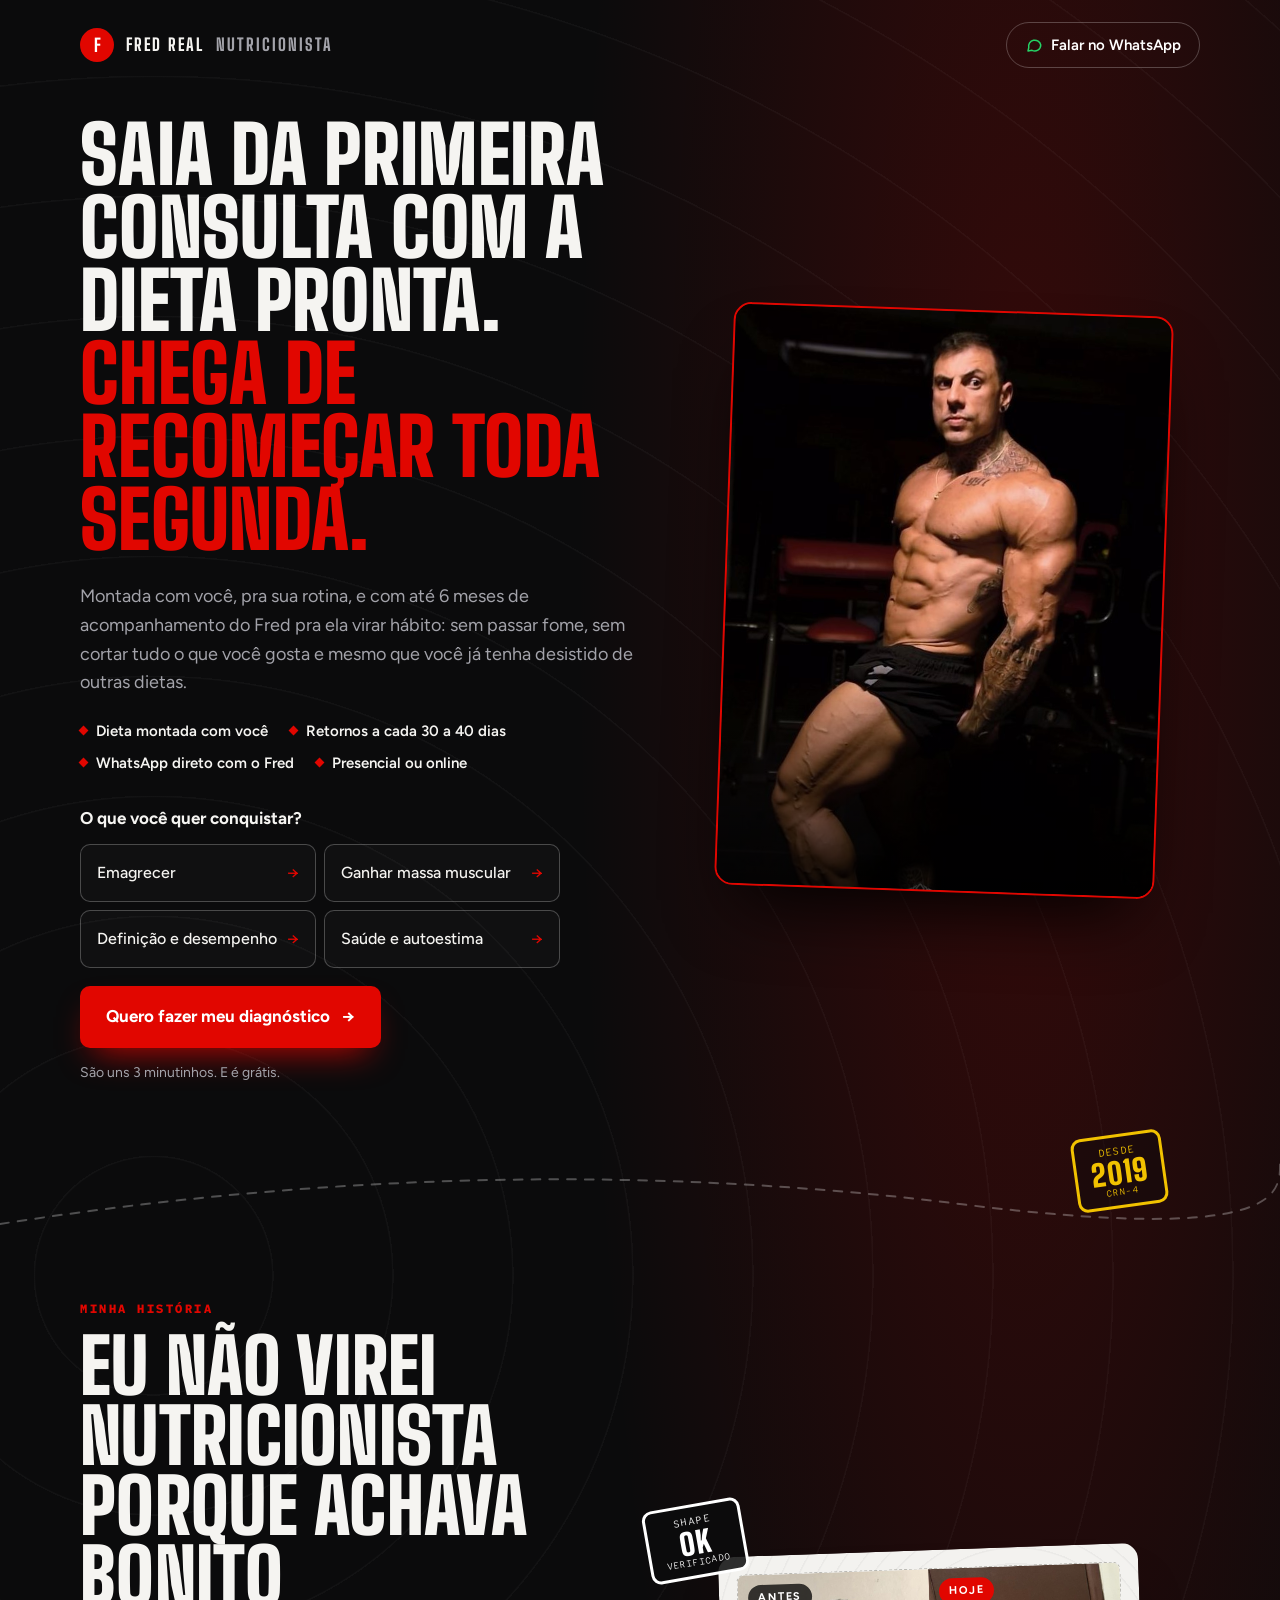
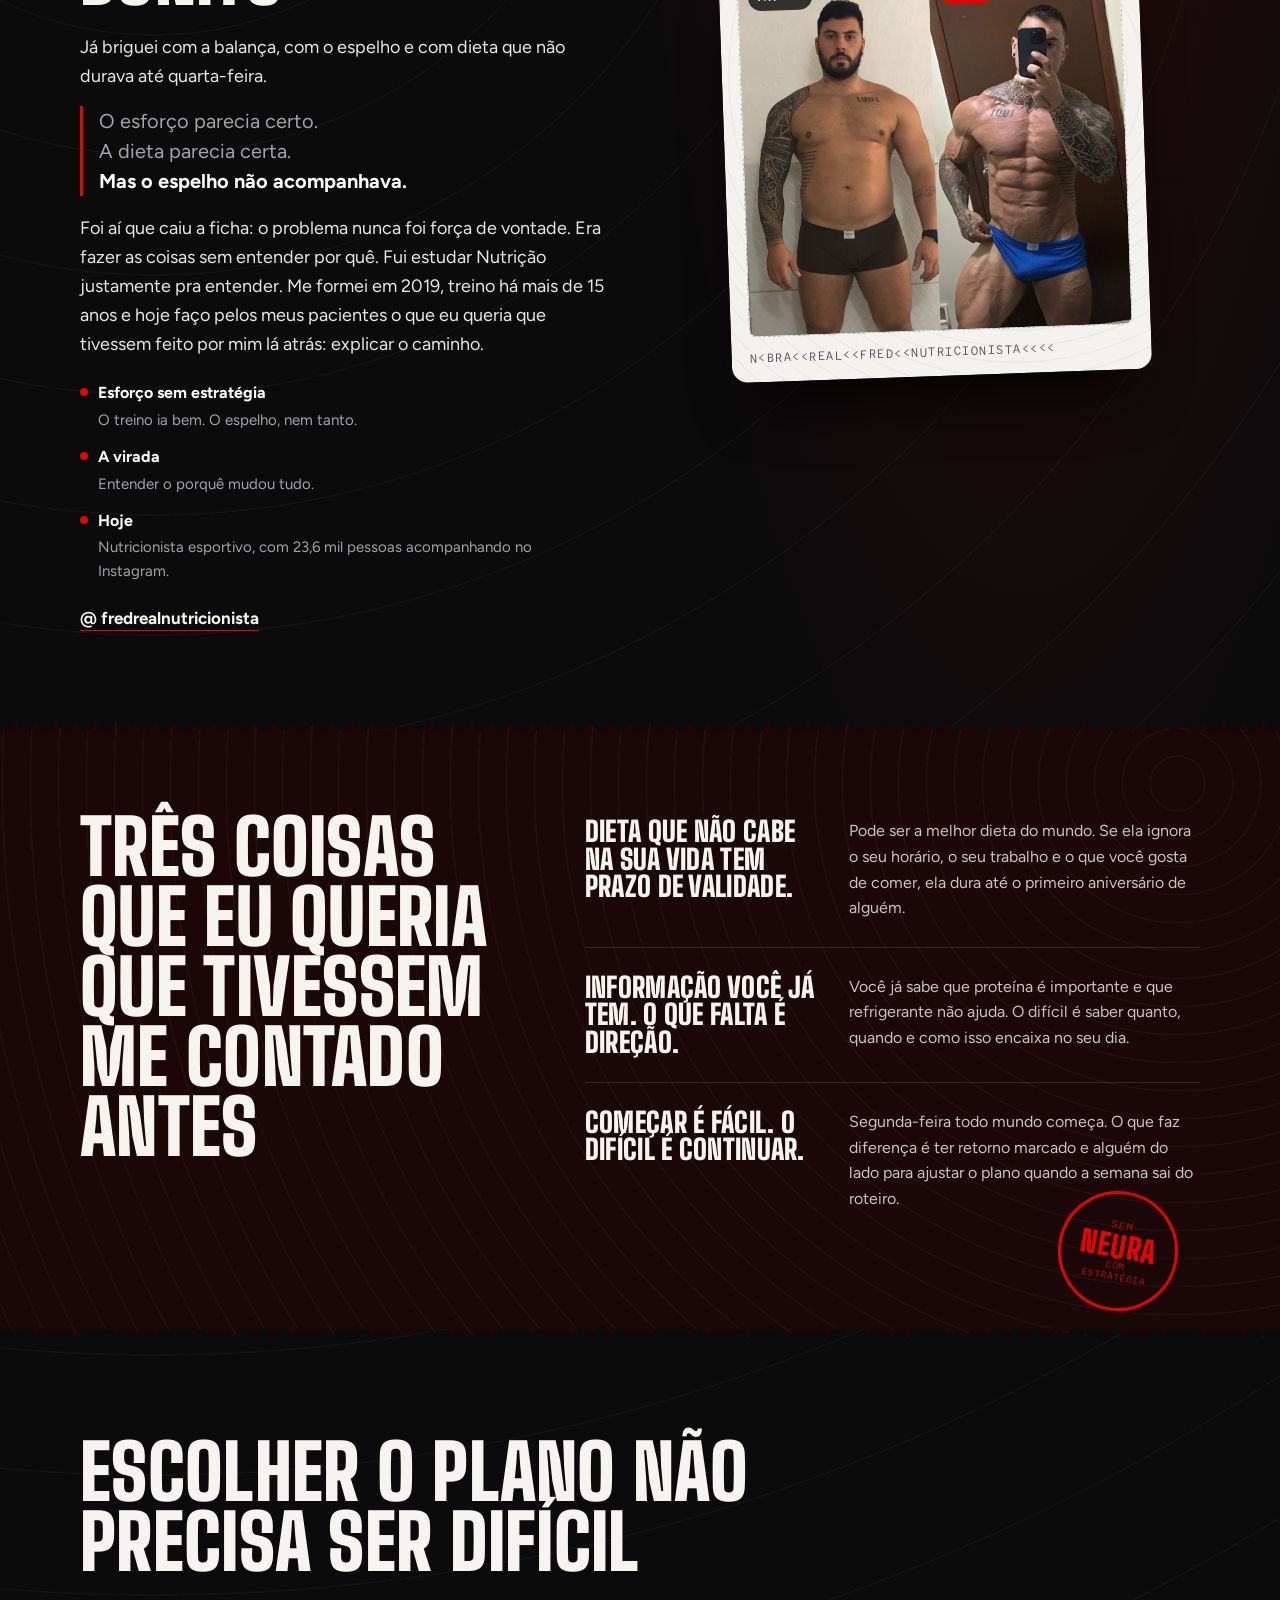
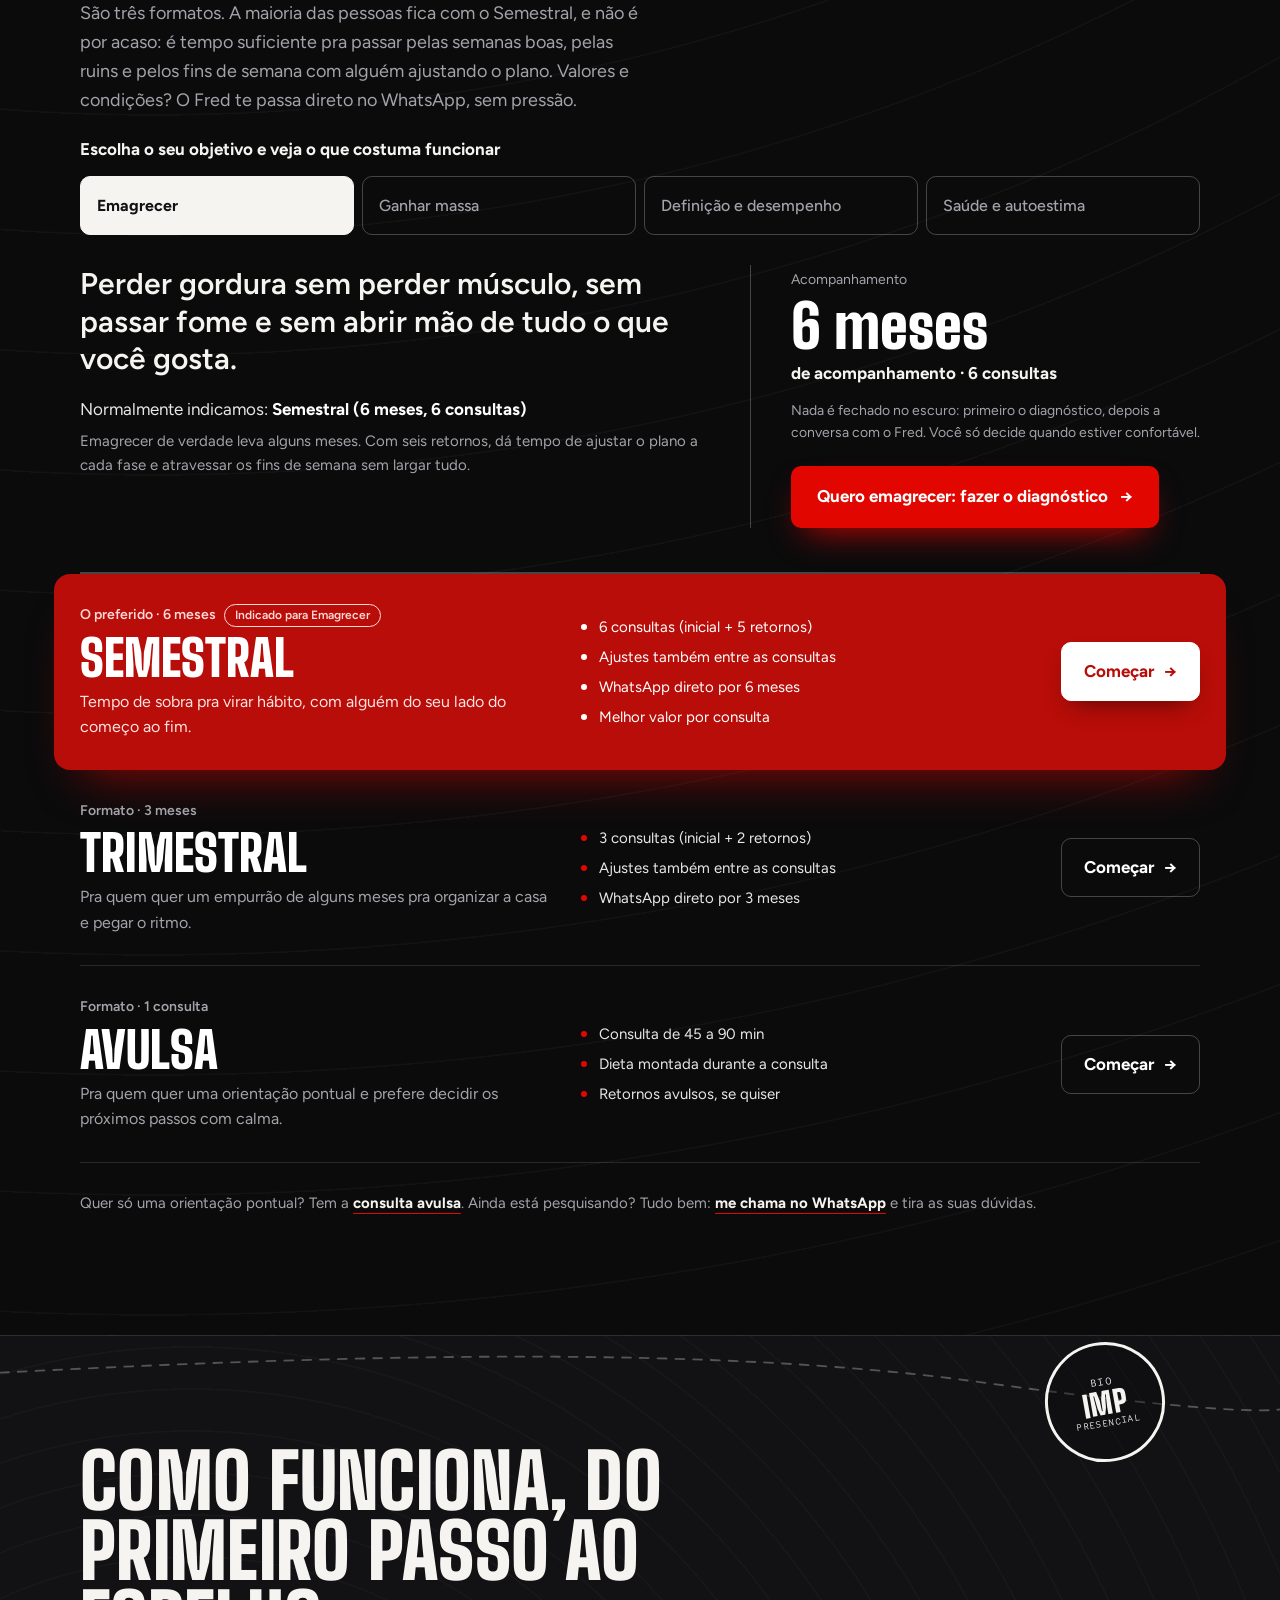
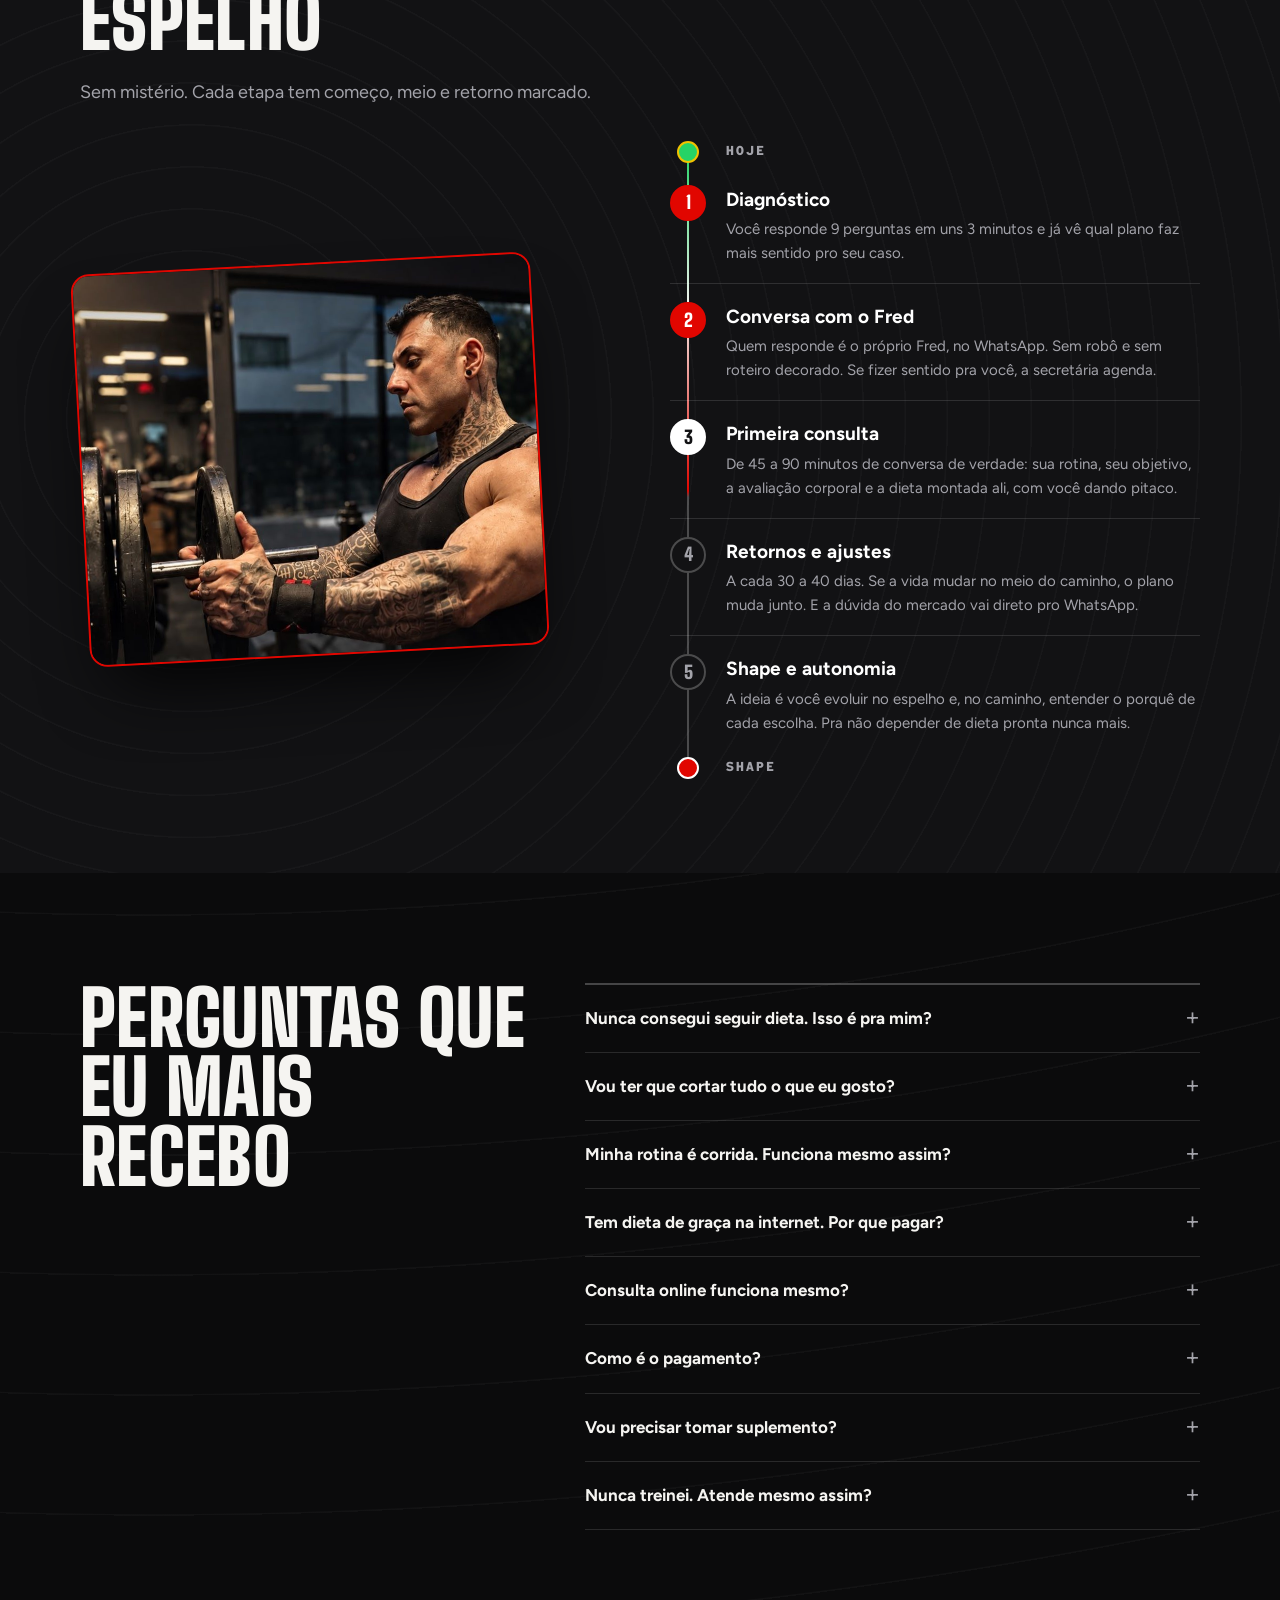
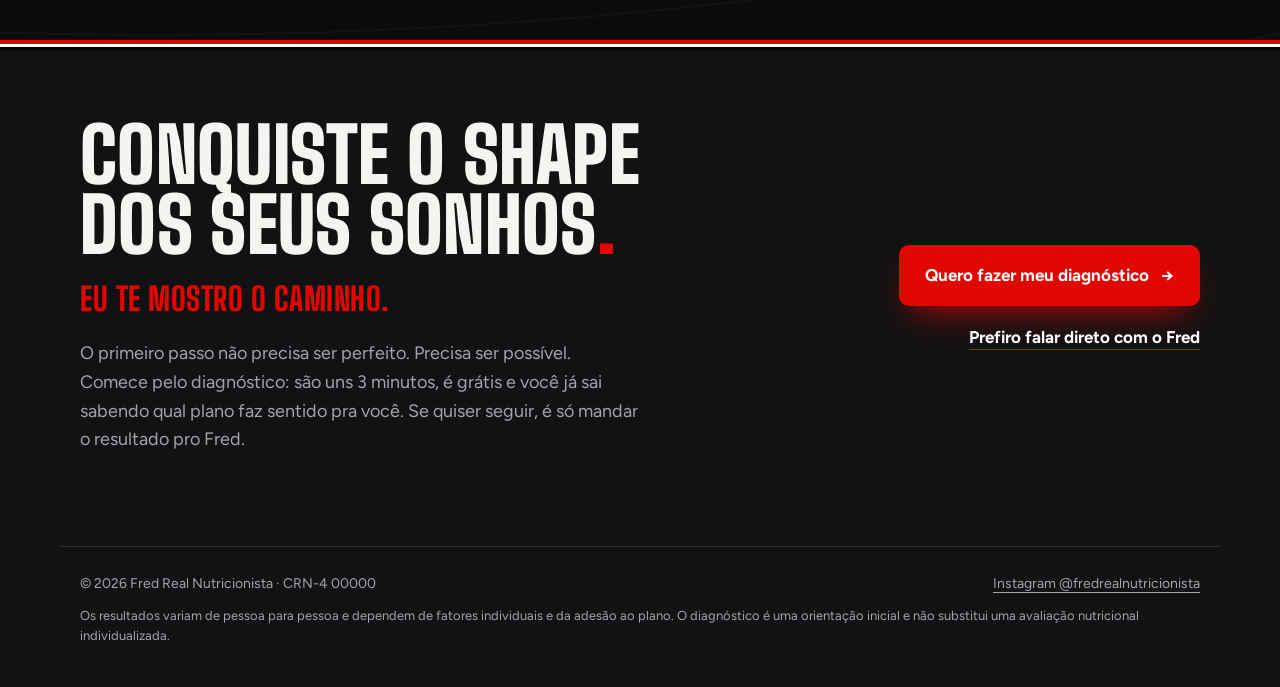
==== commit 0f657d32: "Troca o WhatsApp do Fred para (22) 99950-5767 Co-Authored-By: Claude Opus 5.5 <noreply@anthropic.com" ====
--- a/index.html
+++ b/index.html
@@ -231,7 +231,7 @@
   </section>
 </main>
 
-<script src="config.js?v=3"></script>
+<script src="config.js?v=4"></script>
 <script src="script.js?v=3"></script>
 </body>
 </html>
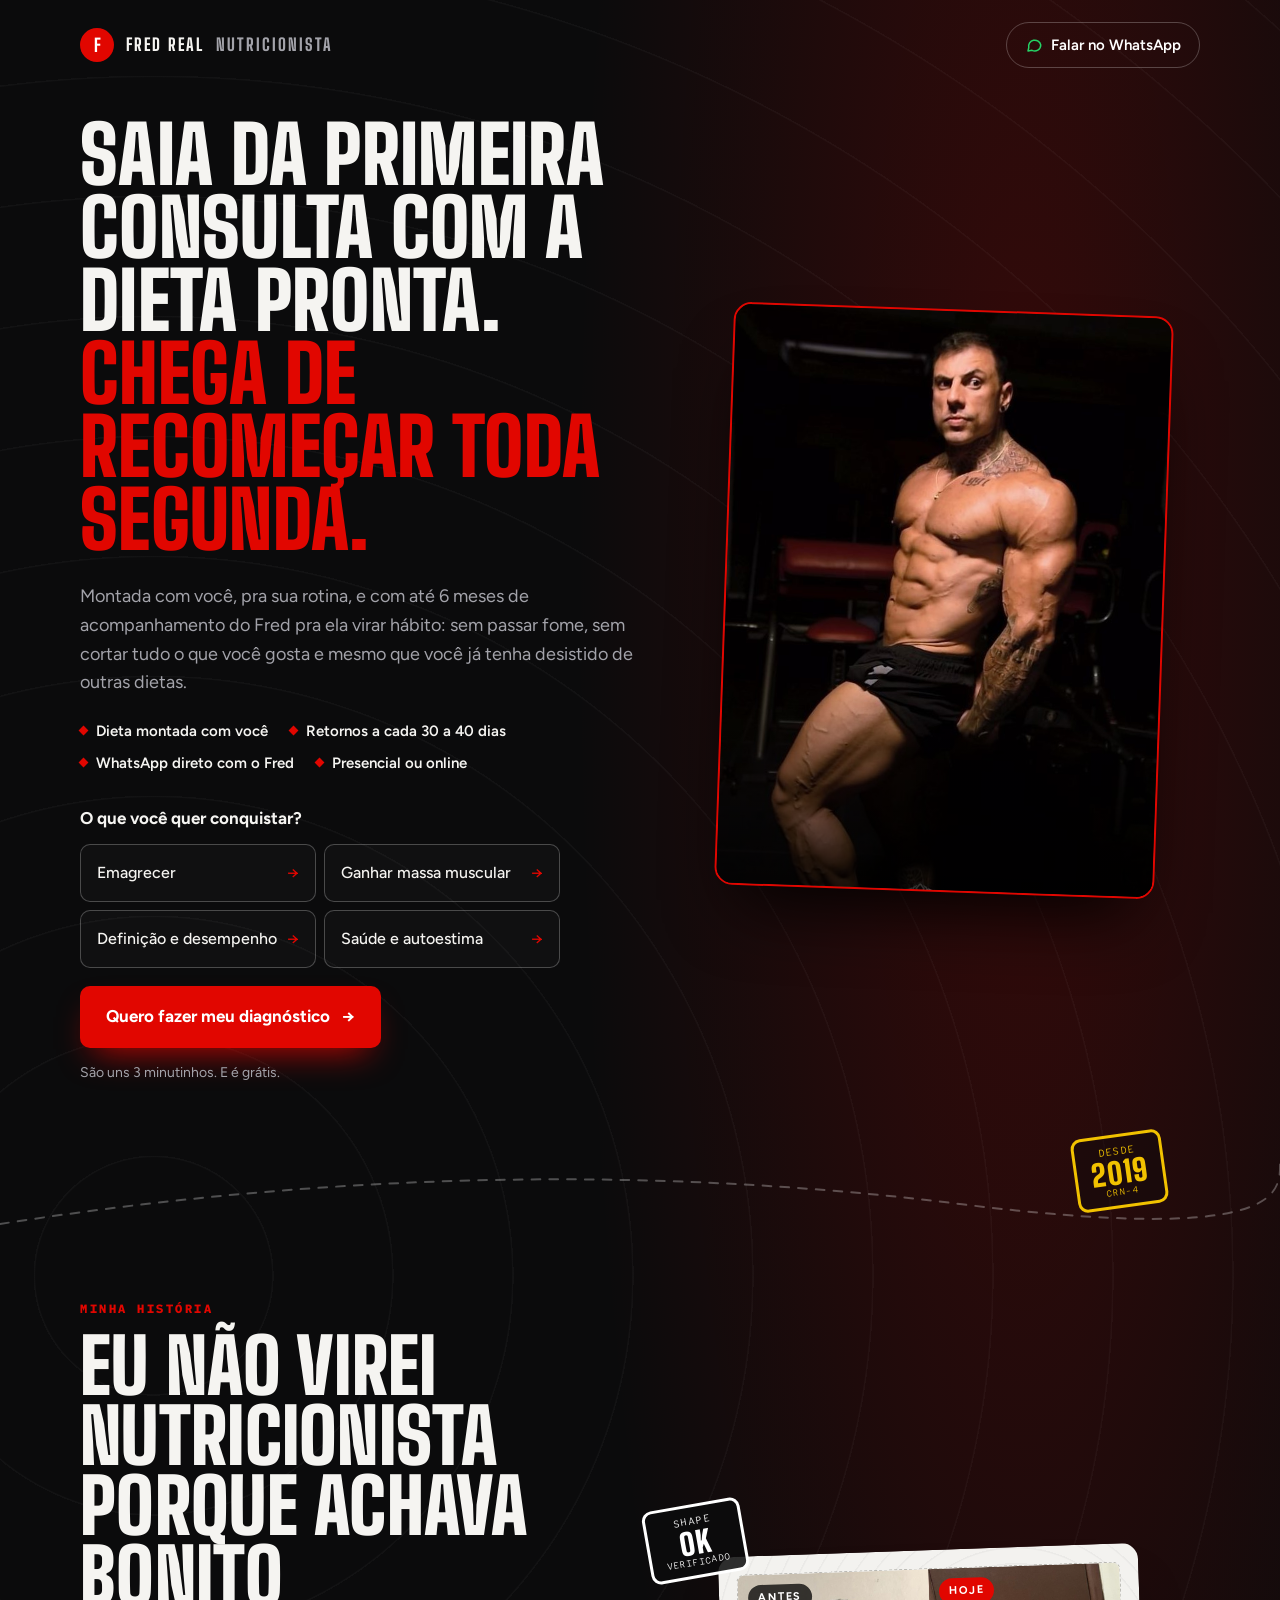
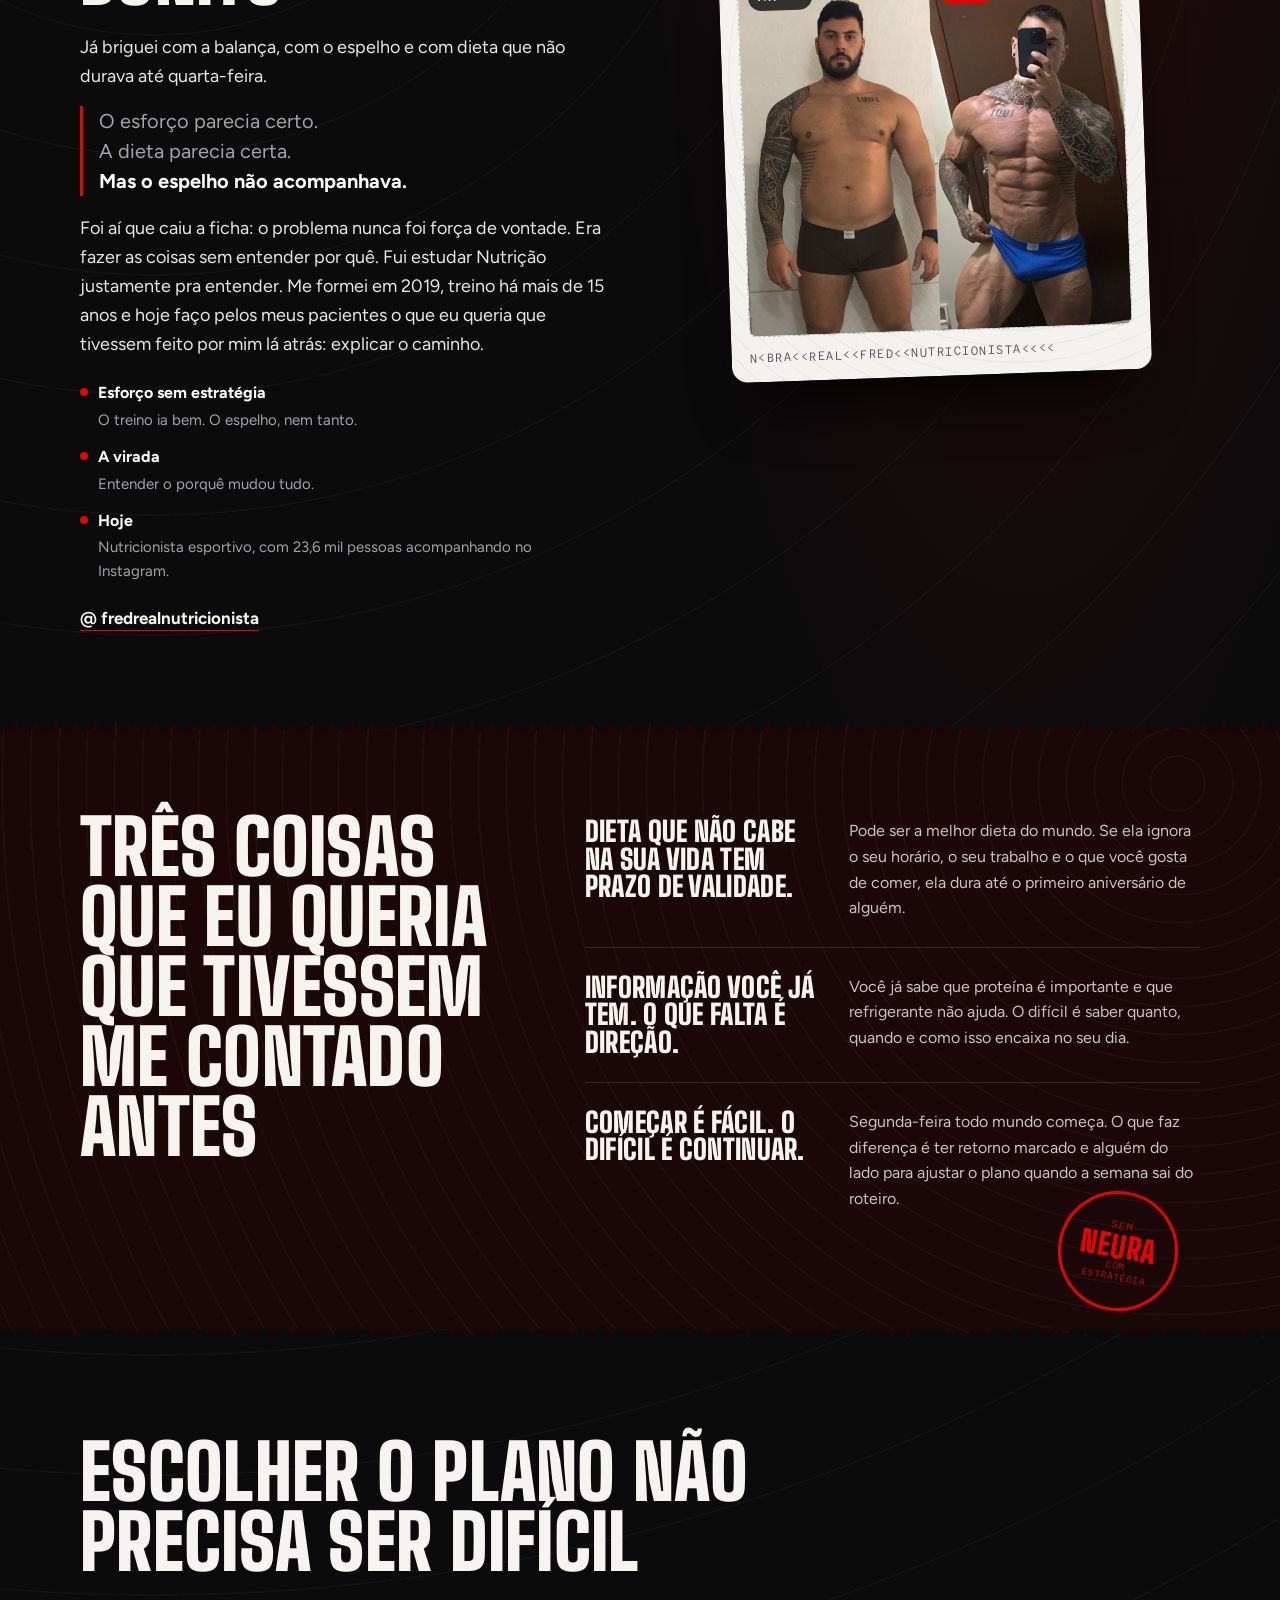
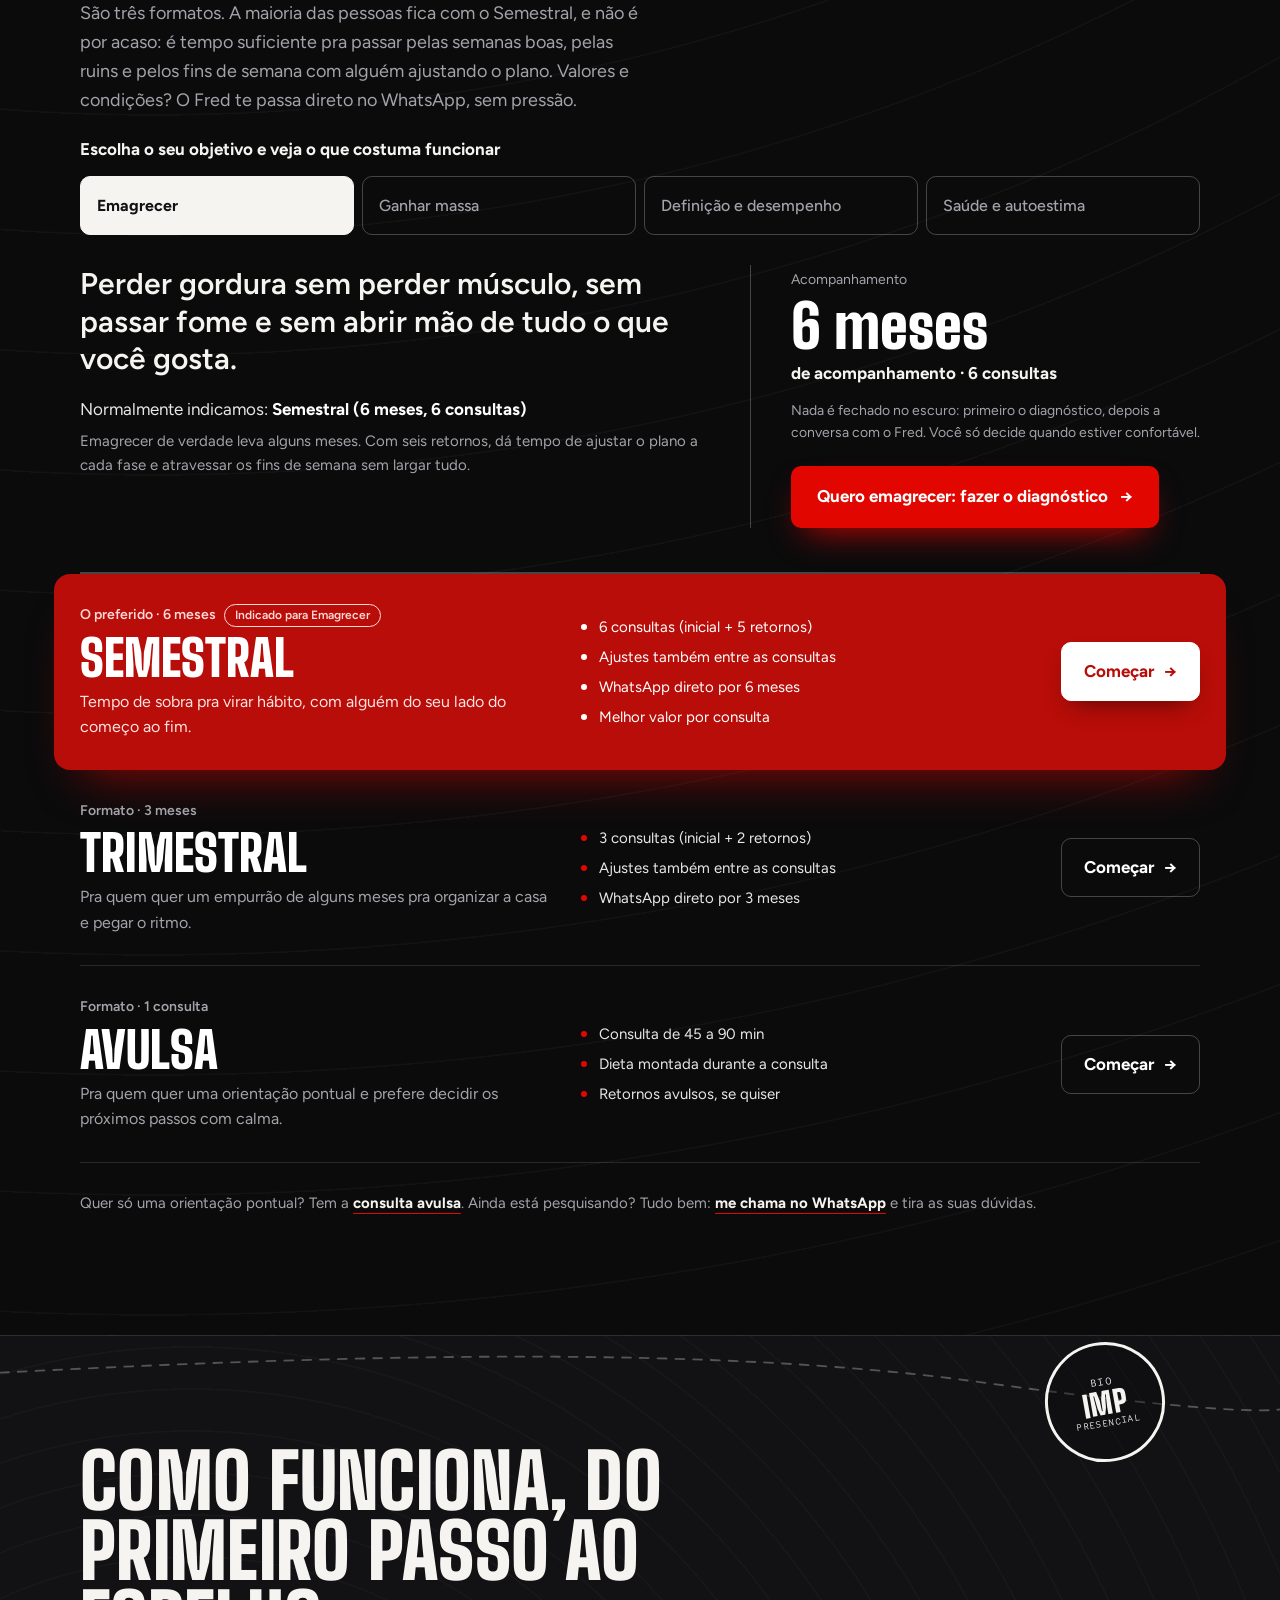
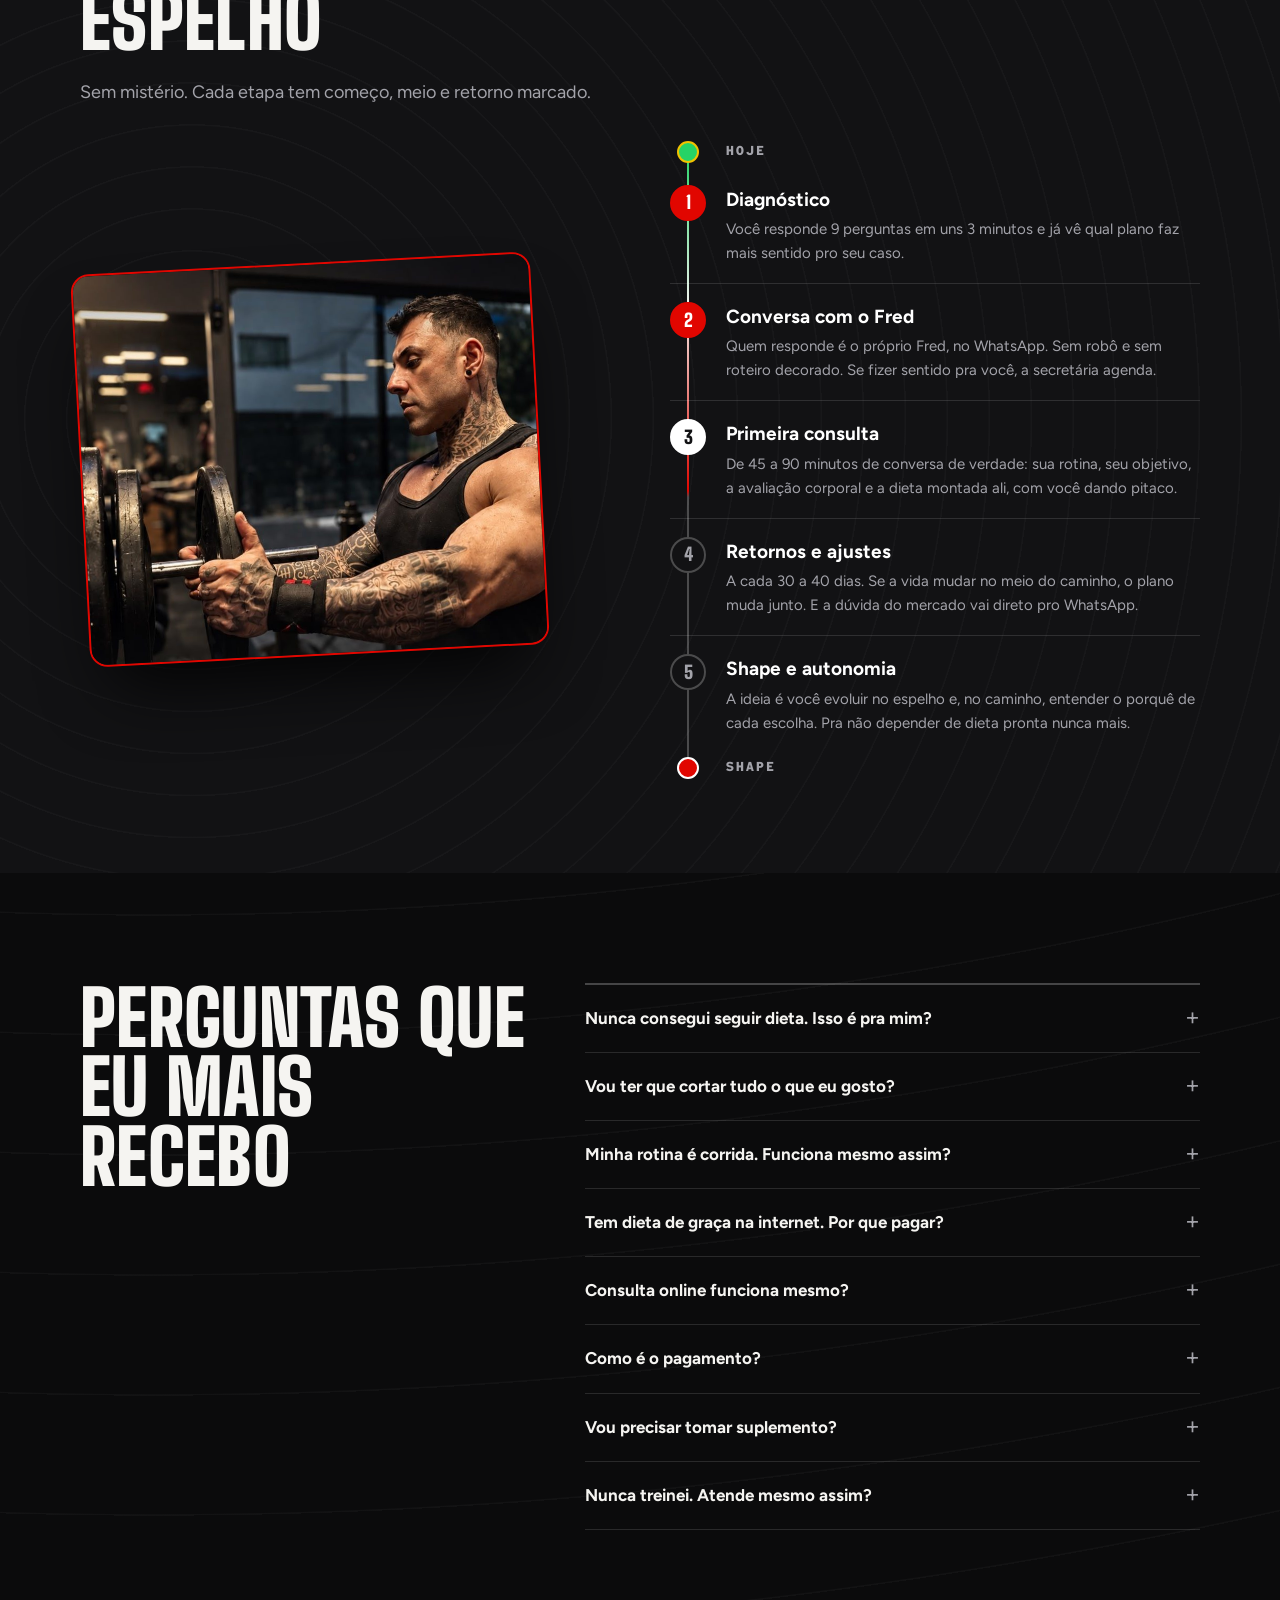
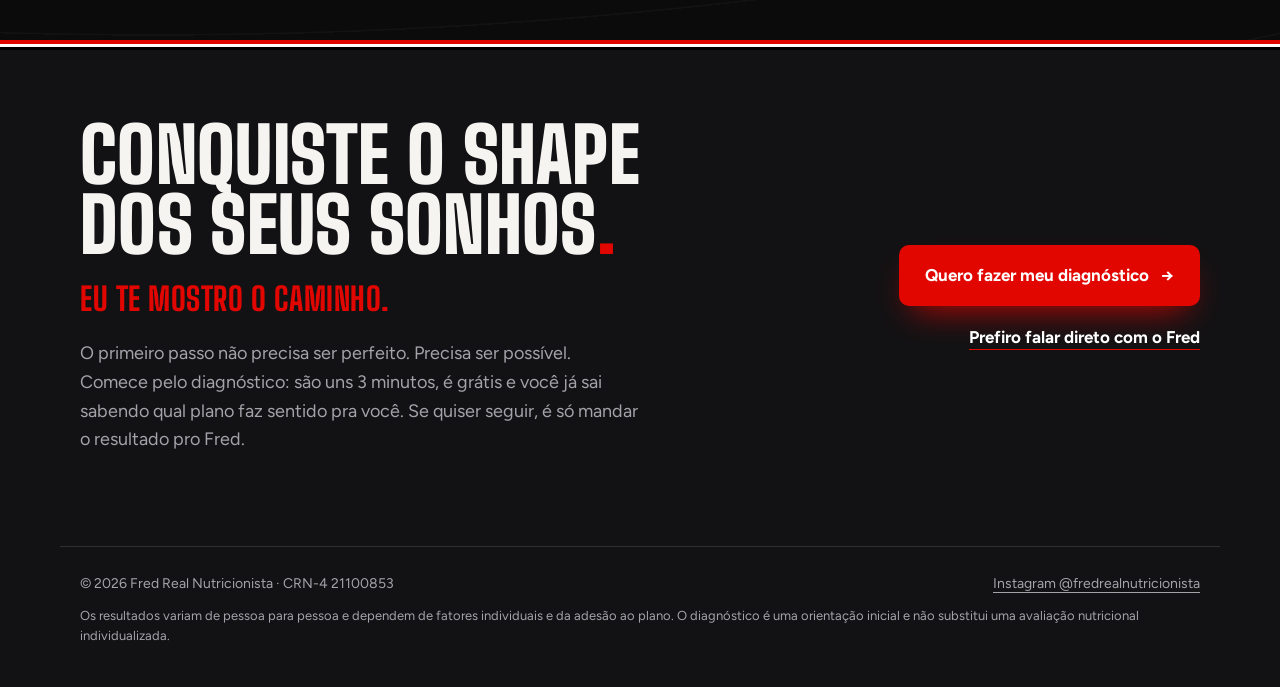
==== commit ee317907: "Coloca o CRN do Fred (CRN-4 21100853) Co-Authored-By: Claude Opus 5.5 <noreply@anthropic.com> Claude" ====
--- a/index.html
+++ b/index.html
@@ -231,7 +231,7 @@
   </section>
 </main>
 
-<script src="config.js?v=4"></script>
+<script src="config.js?v=5"></script>
 <script src="script.js?v=3"></script>
 </body>
 </html>
